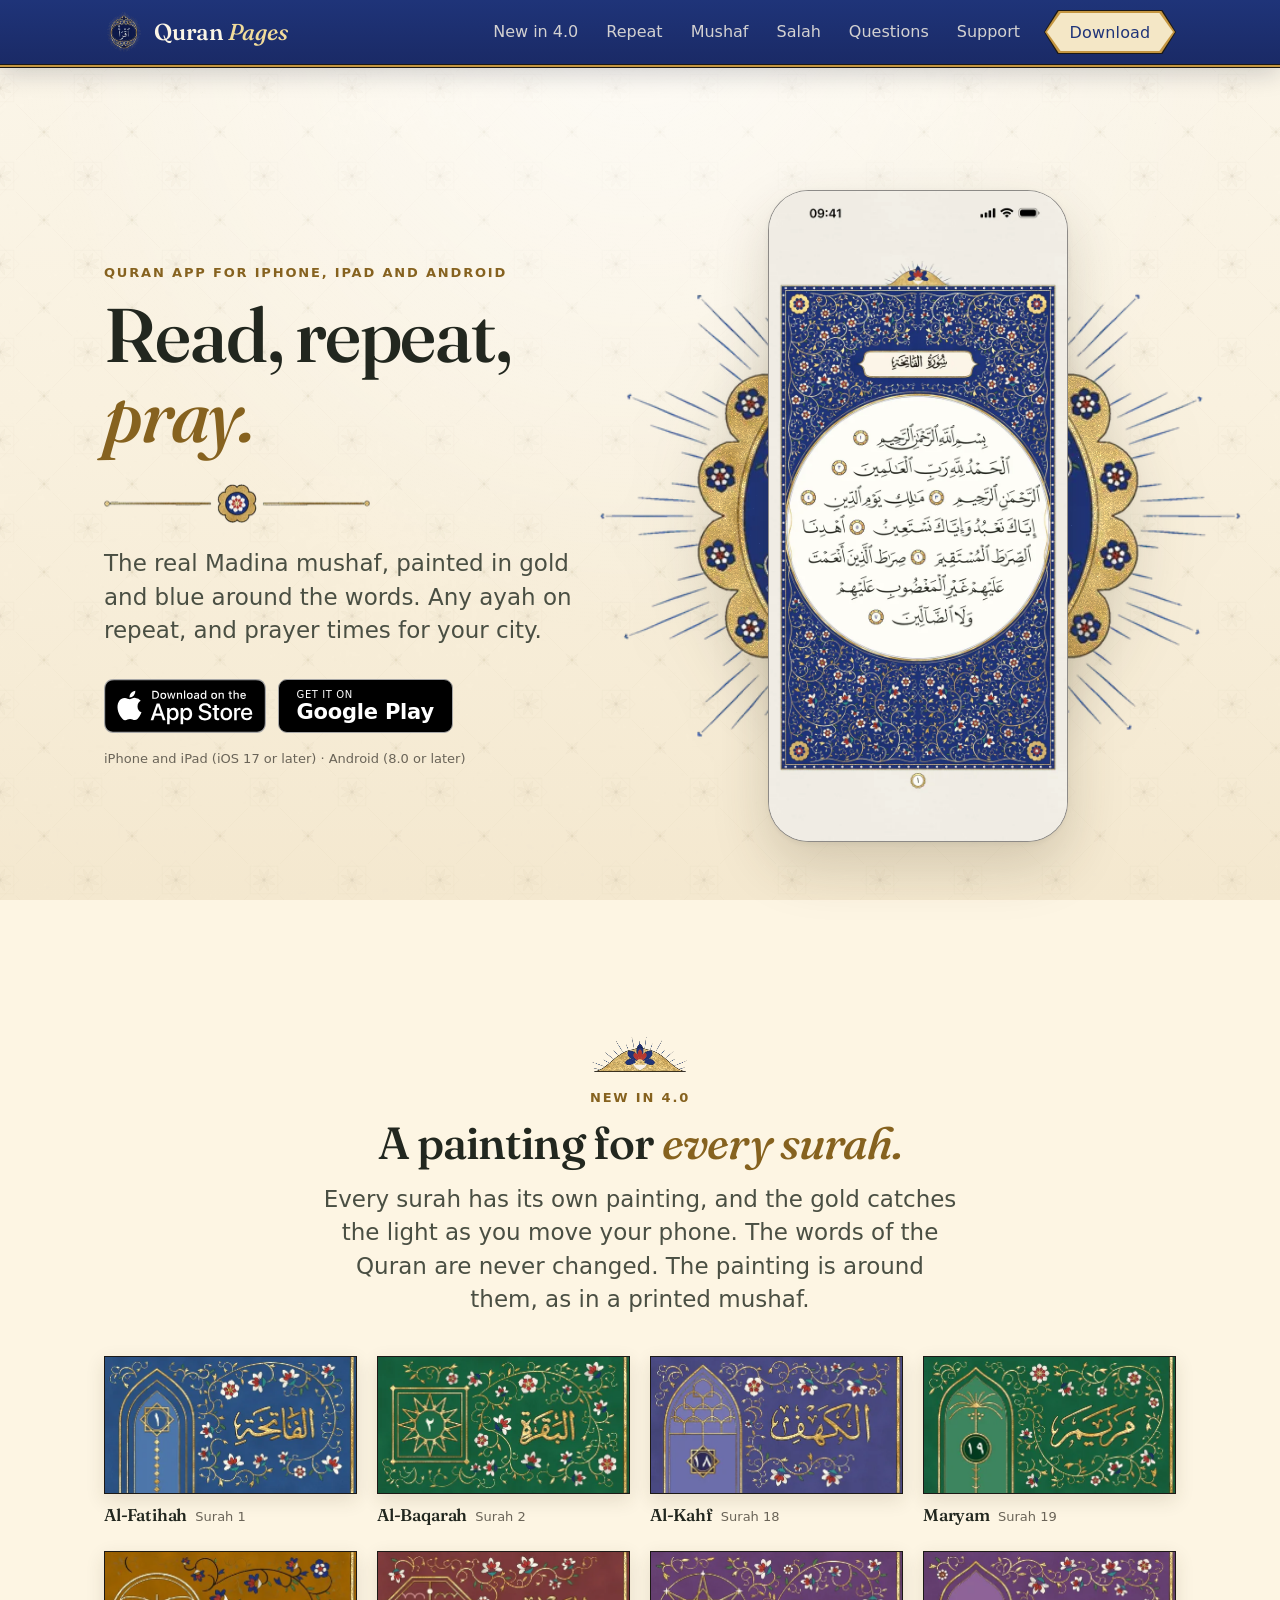
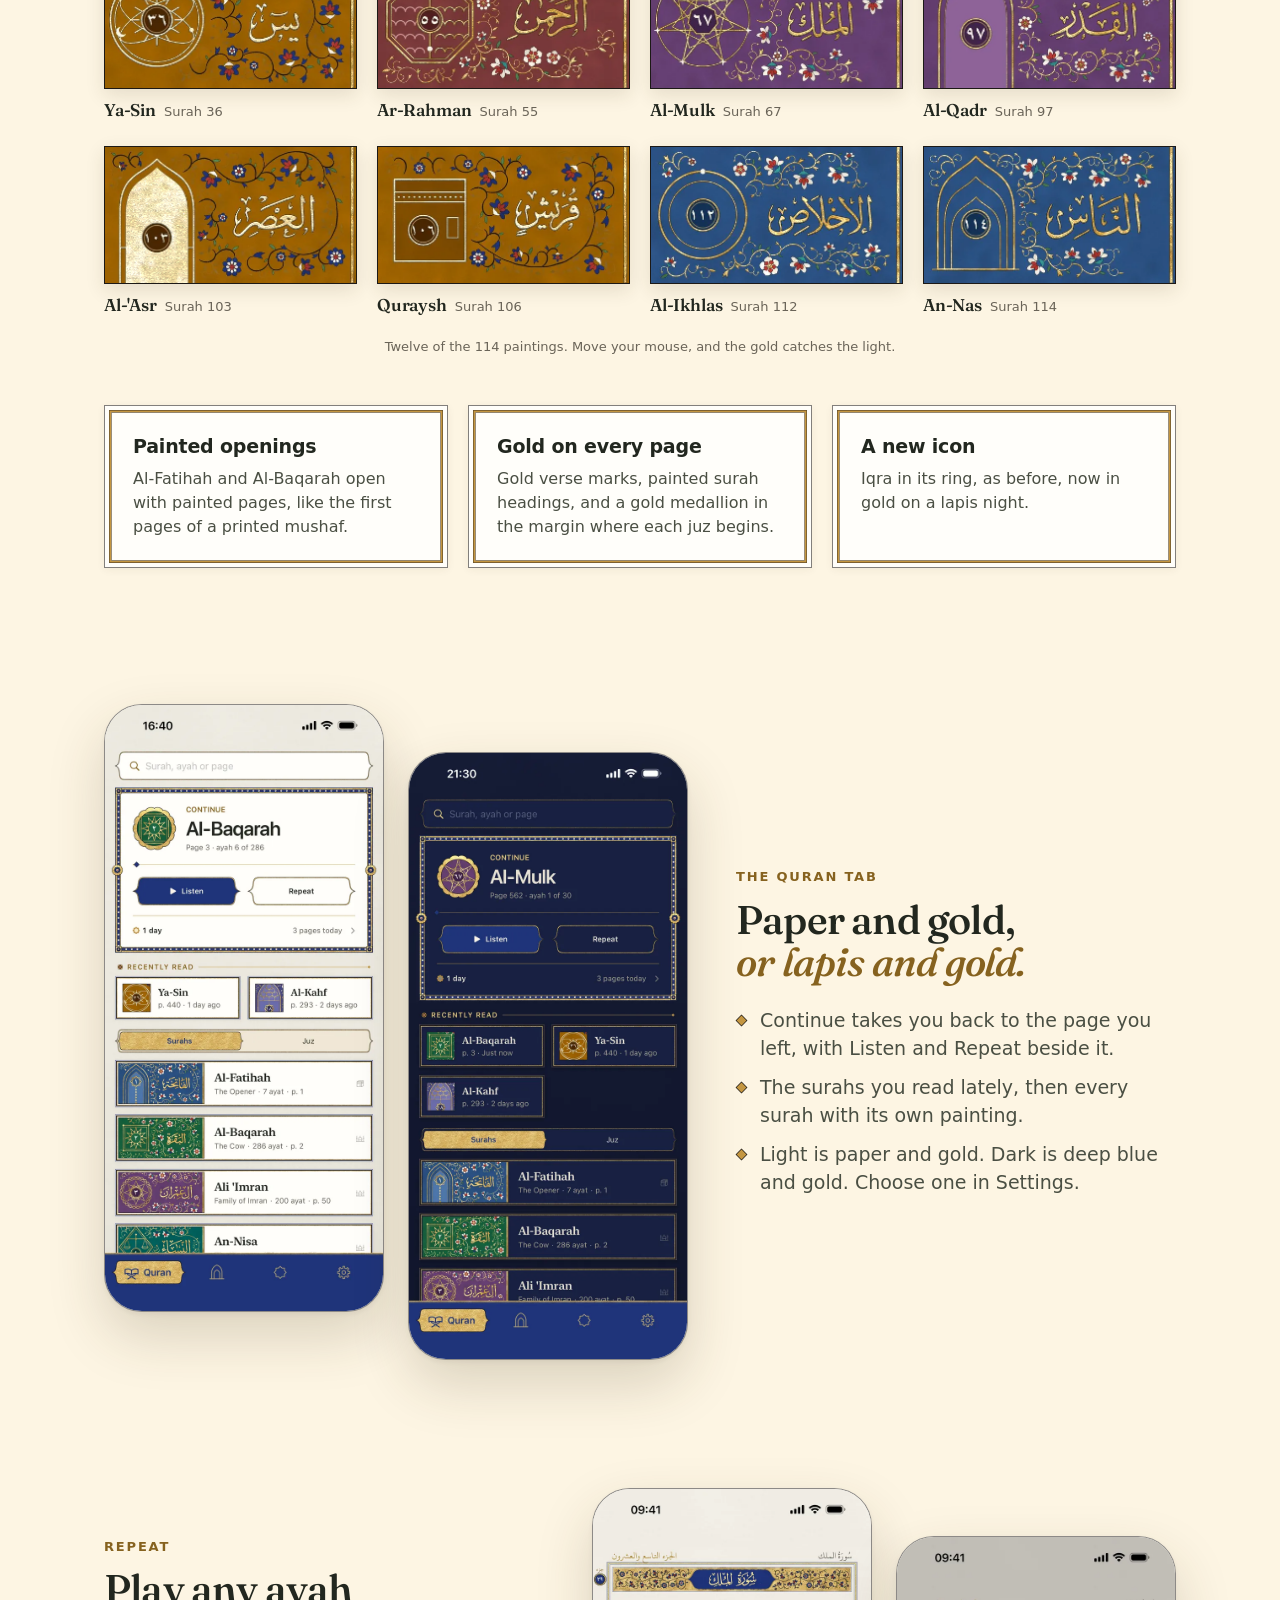
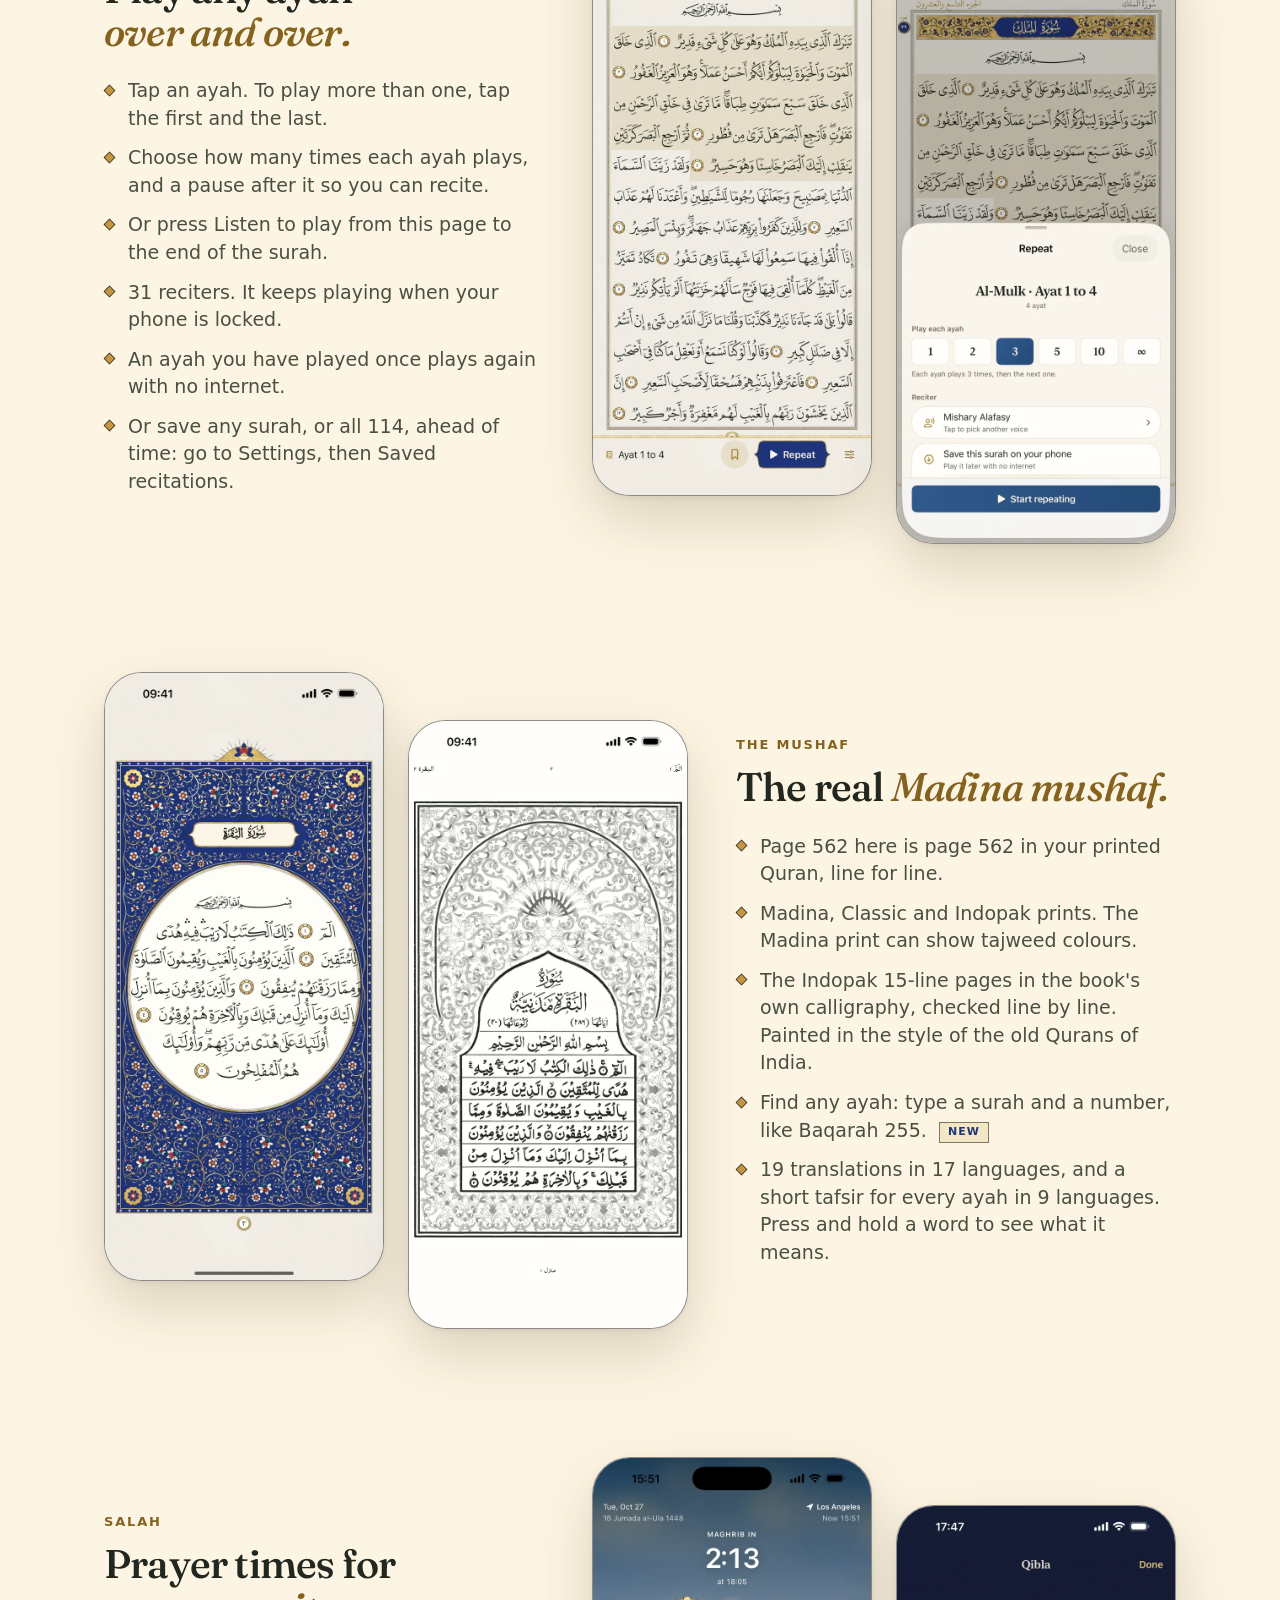
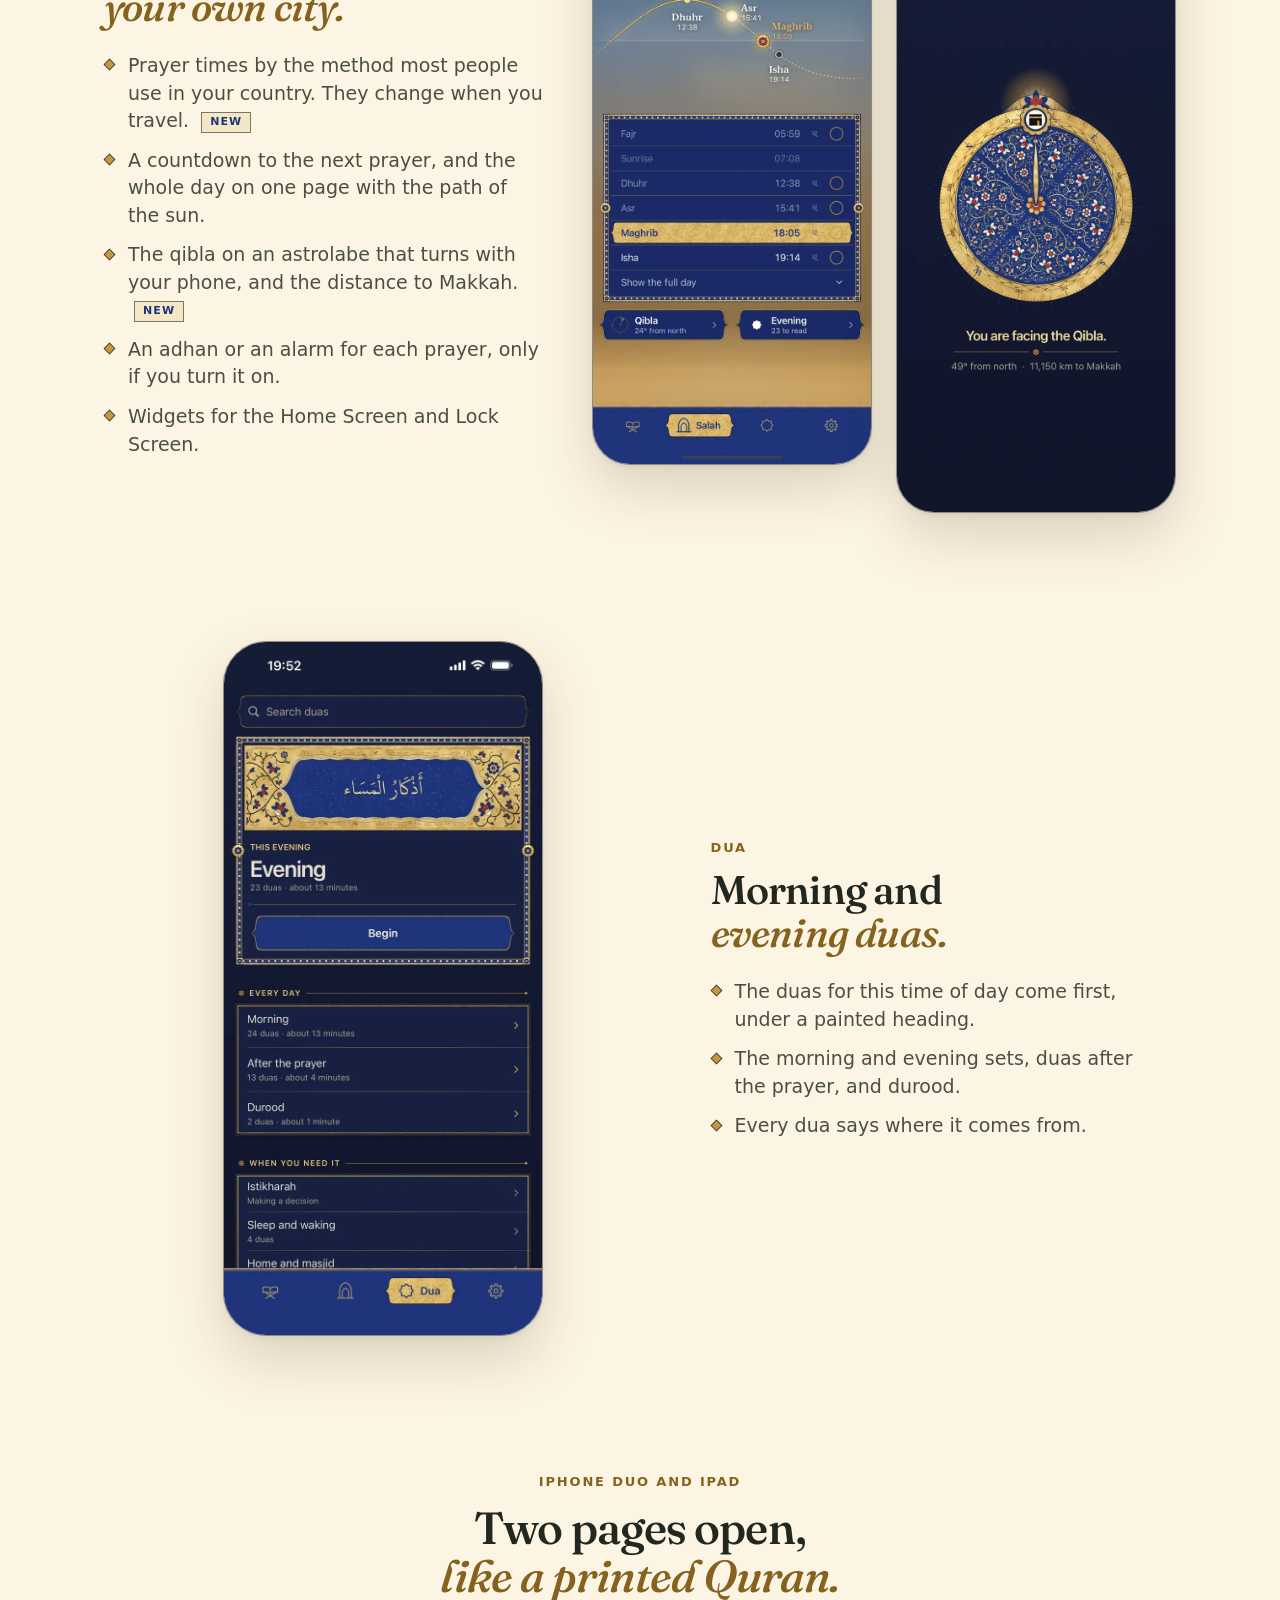
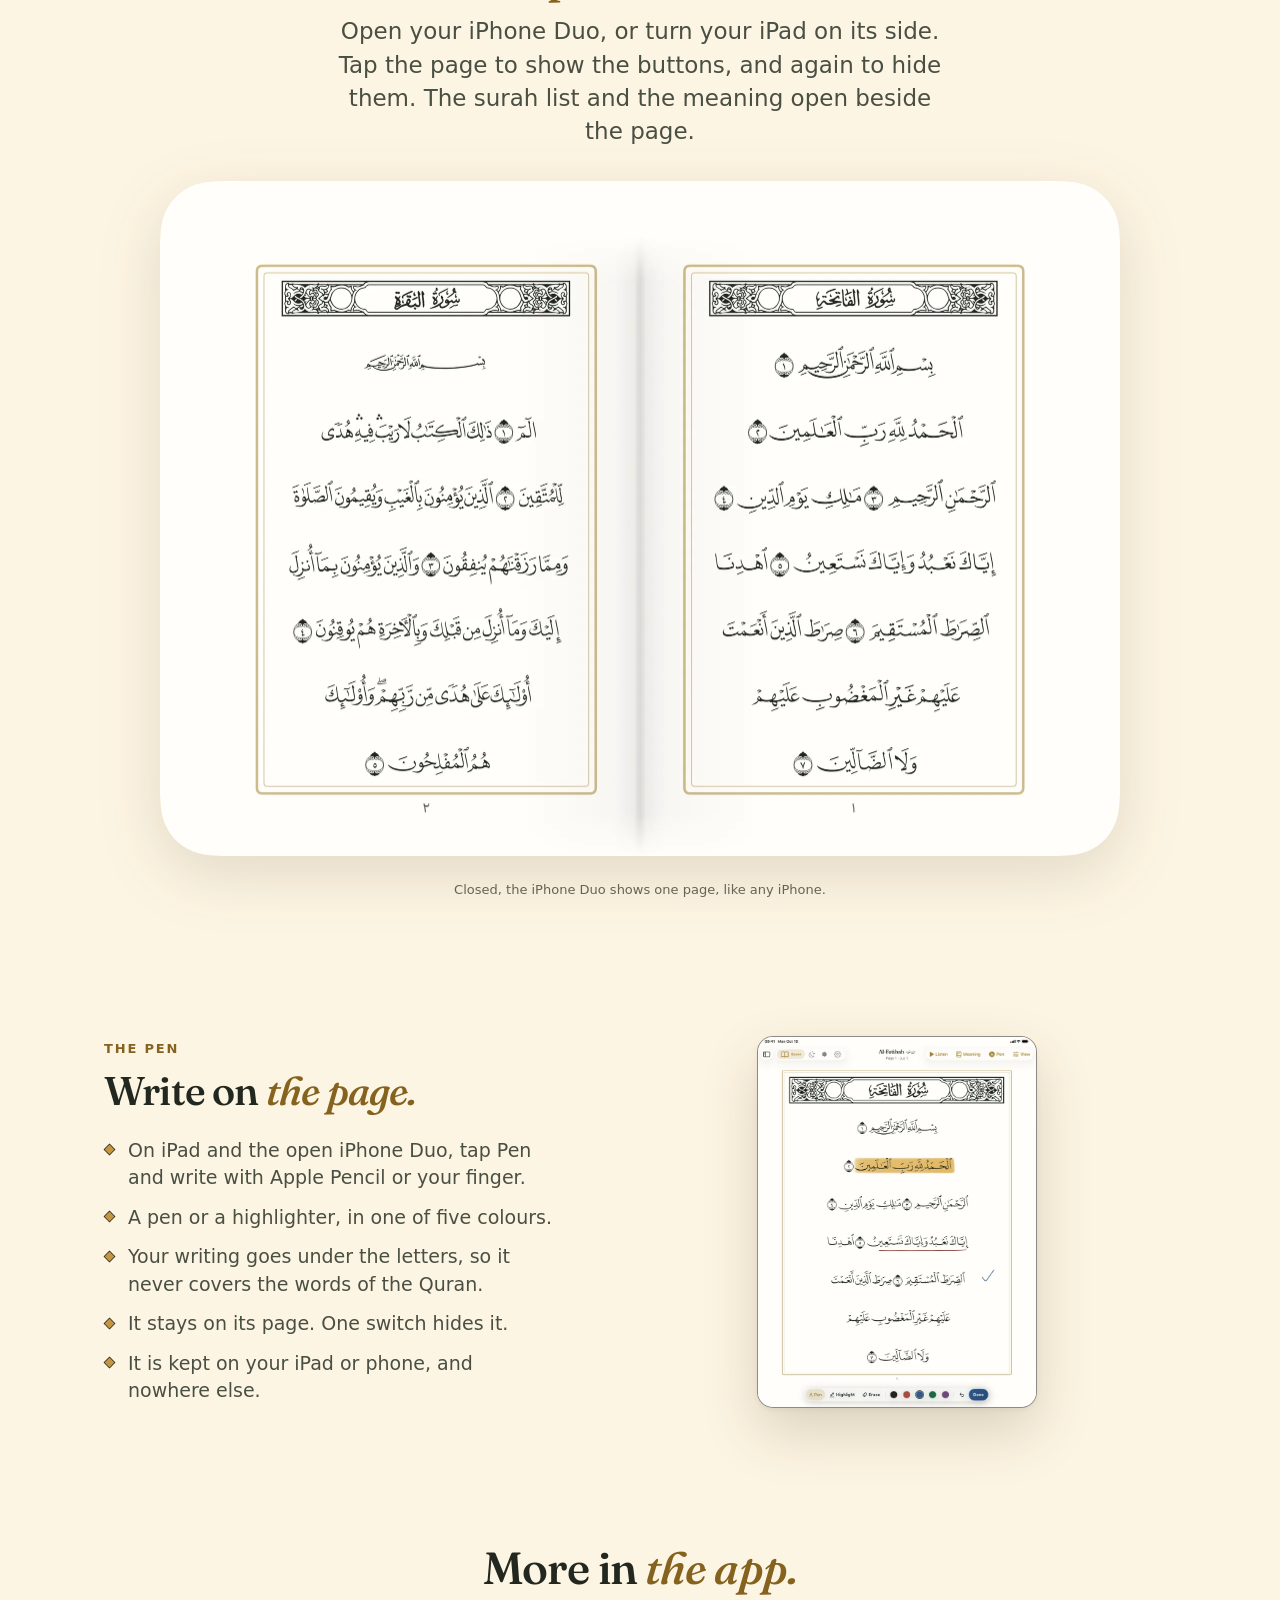
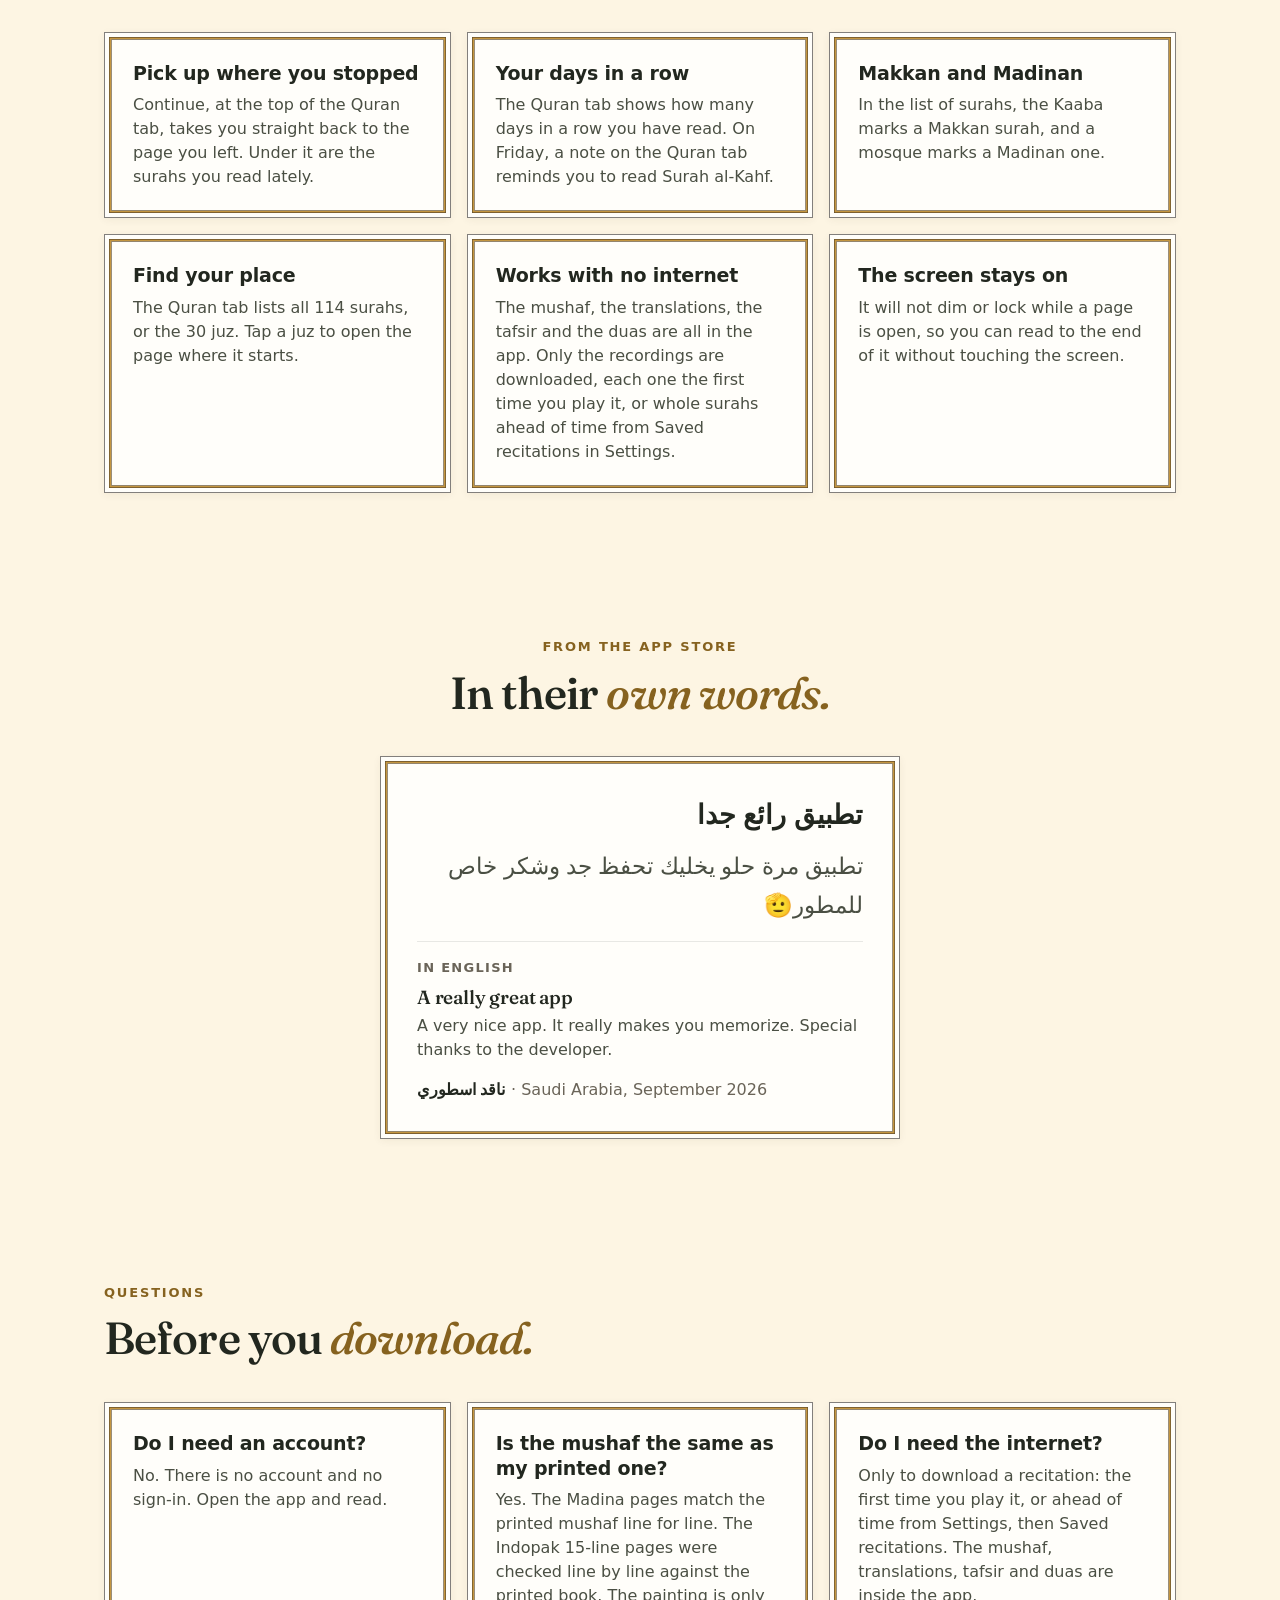
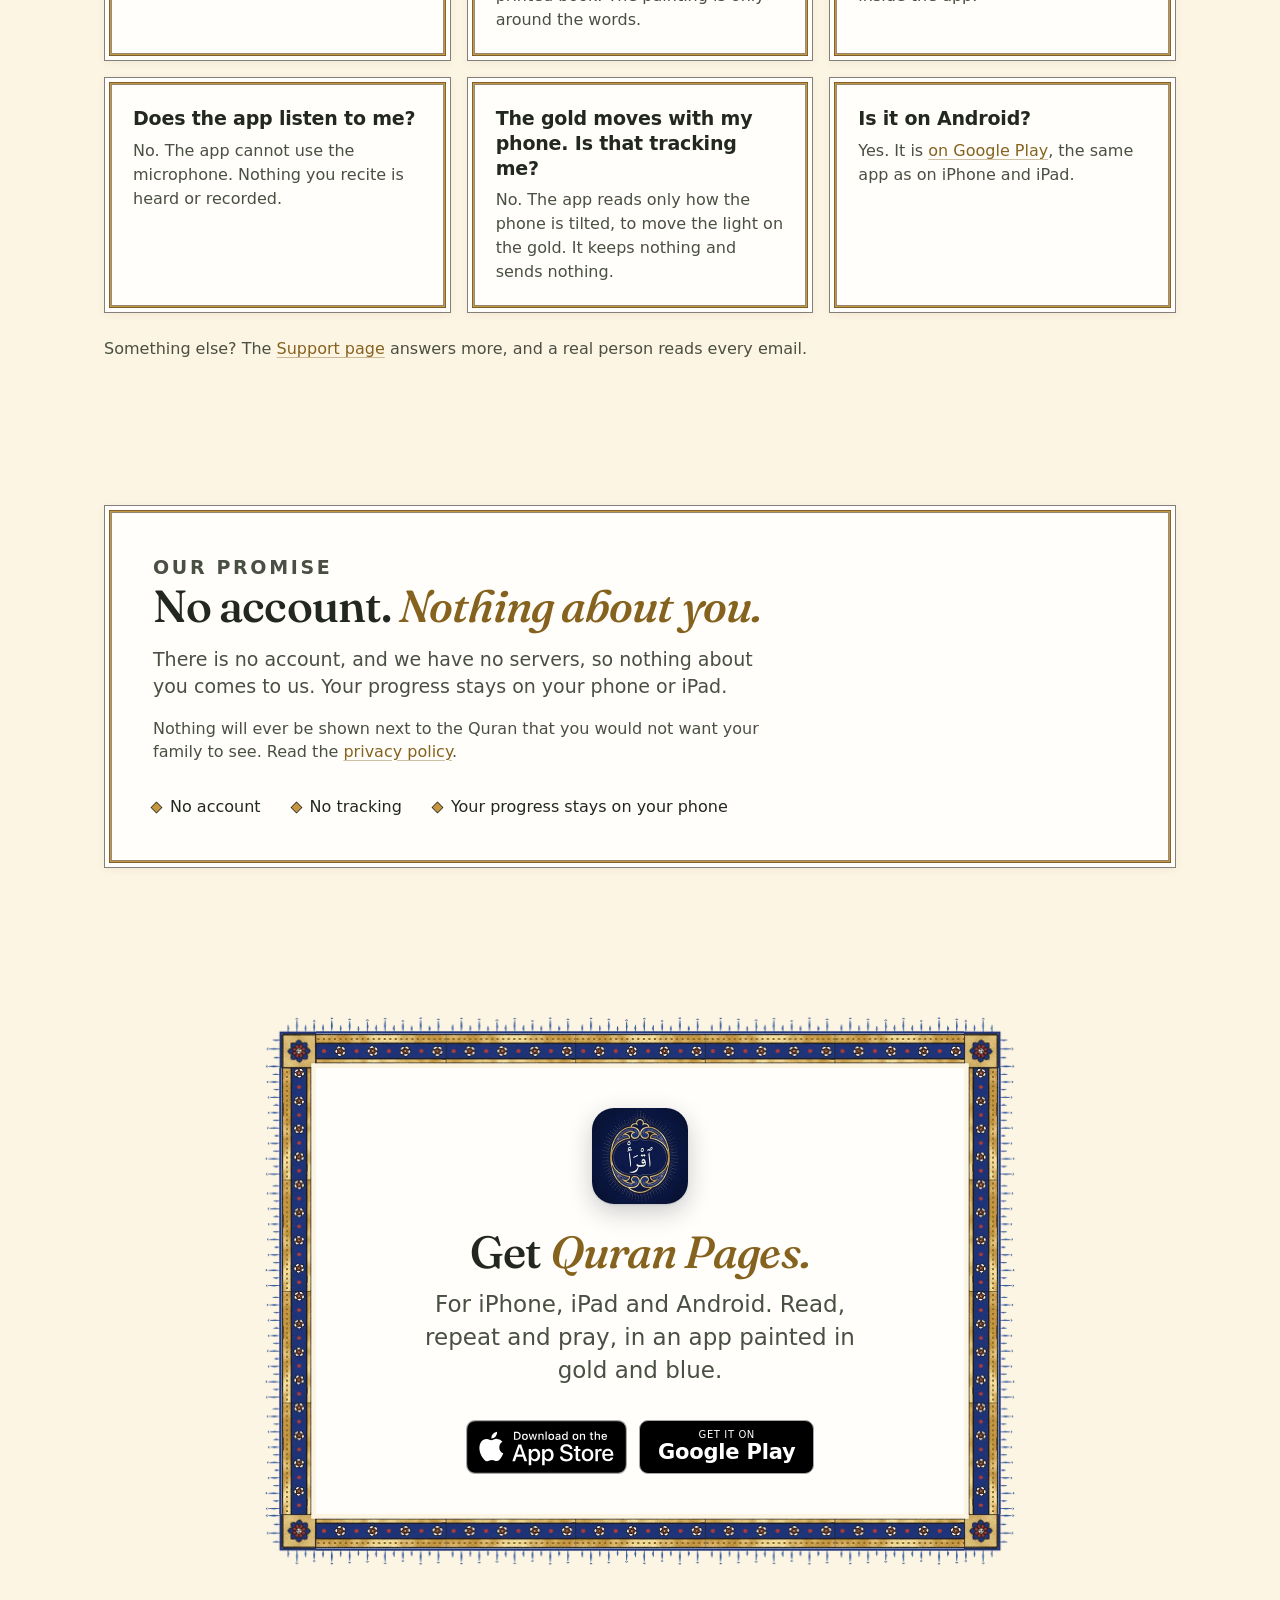
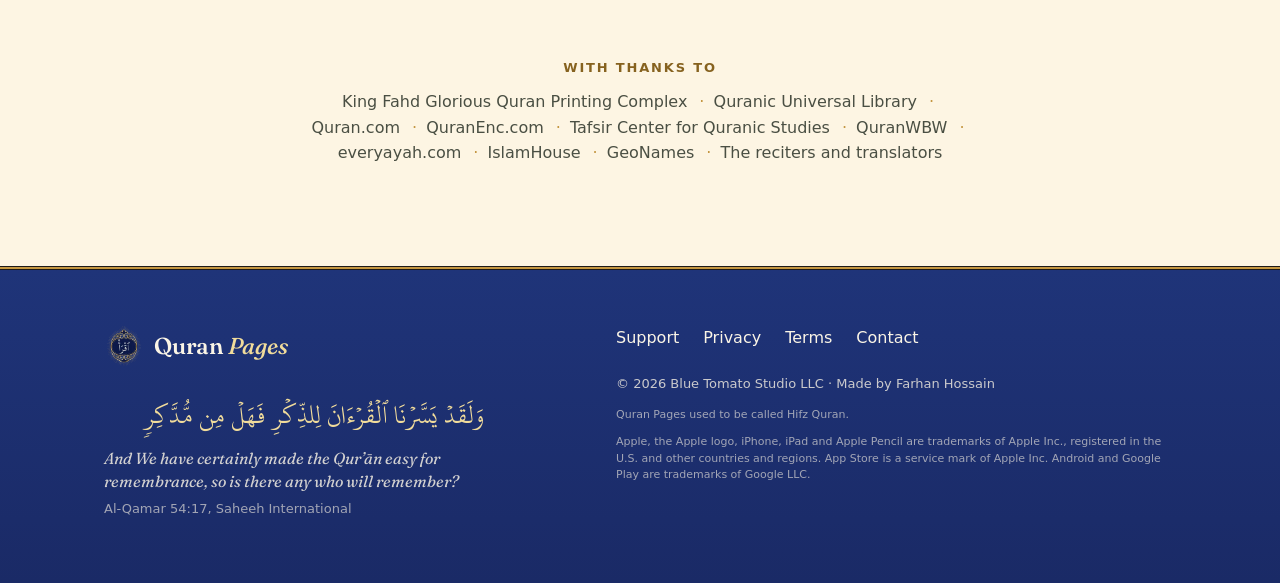
==== index.html @ 733c111c "Say "painted in gold and blue", not "illuminated" The owner found nobody knows what an illuminated Q" ====
<!DOCTYPE html>
<html lang="en">
<head>
<meta charset="utf-8">
<meta name="viewport" content="width=device-width, initial-scale=1, viewport-fit=cover">
<title>Quran Pages · Quran app to read, memorize and pray</title>
<link rel="canonical" href="https://hifzquran.org/">
<meta name="description" content="The Quran on pages that match the printed book, painted in gold and blue. Any ayah on repeat, tafsir, and prayer times for your city. No account.">
<link rel="icon" type="image/png" sizes="32x32" href="assets/img/favicon-32.png">
<link rel="icon" type="image/png" sizes="64x64" href="assets/img/favicon-64.png">
<link rel="apple-touch-icon" href="assets/img/apple-touch-icon.png">
<meta property="og:title" content="Quran Pages · Quran app to read, memorize and pray">
<meta property="og:description" content="The Quran on pages that match the printed book, painted in gold and blue. Any ayah on repeat, tafsir, and prayer times for your city.">
<meta property="og:image" content="https://hifzquran.org/assets/img/og.jpg">
<meta property="og:image:width" content="1200">
<meta property="og:image:height" content="630">
<meta property="og:type" content="website">
<meta property="og:url" content="https://hifzquran.org">
<meta name="twitter:card" content="summary_large_image">
<meta name="twitter:title" content="Quran Pages · Quran app to read, memorize and pray">
<meta name="twitter:description" content="The Quran on pages that match the printed book, painted in gold and blue.">
<meta name="twitter:image" content="https://hifzquran.org/assets/img/og.jpg">
<meta name="theme-color" content="#1F3479">
<!-- iPhone Safari shows Apple's own bar with Get or Open at the top -->
<meta name="apple-itunes-app" content="app-id=6792413377">
<!-- ?theme=dark or ?theme=light forces a theme, for checking; js and gl let
     the stylesheet know the script and the paintings are coming. -->
<script>(function(){var r=document.documentElement,t=new URLSearchParams(location.search).get("theme");if(t==="dark"||t==="light")r.classList.add(t);r.classList.add("js");try{if(window.WebGLRenderingContext&&!matchMedia("(prefers-reduced-motion: reduce)").matches){r.classList.add("gl");setTimeout(function(){if(!window.__illum)r.classList.remove("gl")},4000)}}catch(e){}})();</script>
<!-- What the app is, for search engines. No rating here until a store has
     about 50 ratings (the owner's rule, 26 October 2026). -->
<script type="application/ld+json">
{
  "@context": "https://schema.org",
  "@type": "MobileApplication",
  "name": "Quran Pages",
  "alternateName": "Hifz Quran",
  "url": "https://hifzquran.org/",
  "description": "The Quran on pages that match the printed book, painted in gold and blue: any ayah on repeat until you memorize it, tafsir for every ayah, and prayer times for your city.",
  "applicationCategory": "ReferenceApplication",
  "operatingSystem": "iOS 17 or later, Android 8.0 or later",
  "inLanguage": "en",
  "image": "https://hifzquran.org/assets/img/app-icon.png",
  "screenshot": [
    "https://hifzquran.org/assets/shots/quran-day.jpg",
    "https://hifzquran.org/assets/shots/fatihah.jpg",
    "https://hifzquran.org/assets/shots/repeat.jpg"
  ],
  "sameAs": [
    "https://apps.apple.com/us/app/quran-pages-read-repeat/id6792413377",
    "https://play.google.com/store/apps/details?id=com.hifzquran.app"
  ],
  "publisher": {
    "@type": "Organization",
    "name": "Blue Tomato Studio LLC"
  }
}
</script>
<link rel="preload" as="image" href="assets/shots/fatihah.webp" type="image/webp">
<link rel="stylesheet" href="assets/styles.css?v=20261027">
</head>
<body>

<div class="ground" aria-hidden="true"></div>

<header class="site-header">
  <div class="bar">
    <a class="wordmark" href="/">
      <span class="mark" aria-hidden="true"></span>
      <b>Quran <i>Pages</i></b>
    </a>
    <nav class="nav">
      <a href="#painted" class="hide-md">New in 4.0</a>
      <a href="#repeat" class="hide-md">Repeat</a>
      <a href="#mushaf" class="hide-md">Mushaf</a>
      <a href="#salah" class="hide-md">Salah</a>
      <a href="#questions" class="hide-md">Questions</a>
      <a href="support.html" class="hide-sm">Support</a>
      <a href="https://apps.apple.com/us/app/quran-pages-read-repeat/id6792413377" class="cartouche cream ios-only">Download</a>
      <a href="https://play.google.com/store/apps/details?id=com.hifzquran.app" class="cartouche cream android-only-inline">Download</a>
    </nav>
  </div>
</header>

<main>

  <!-- HERO: the words; the Al-Fatihah opening on a shamsa that grows in,
       as the store banner sets it -->
  <section class="hero">
    <div class="wrap hero-grid">
      <div>
        <p class="eyebrow">Quran app for iPhone, iPad and Android</p>
        <h1>Read, repeat,<br><em>pray.</em></h1>
        <img class="rule" src="assets/art/rule.webp" width="532" height="84" alt="" aria-hidden="true">
        <p class="lead">
          The real Madina mushaf, painted in gold and blue around the words. Any ayah on repeat,
          and prayer times for your city.
        </p>
        <div class="cta">
          <a class="badge ios-only" href="https://apps.apple.com/us/app/quran-pages-read-repeat/id6792413377">
            <img class="day-only" src="assets/img/app-store-black.svg" width="162" height="54" alt="Download on the App Store">
            <img class="night-only" src="assets/img/app-store-white.svg" width="162" height="54" alt="Download on the App Store">
          </a>
          <a class="badge play-badge" href="https://play.google.com/store/apps/details?id=com.hifzquran.app" aria-label="Get it on Google Play">
            <span class="play-small">GET IT ON</span><span class="play-big">Google Play</span>
          </a>
        </div>
        <p class="fine">iPhone and iPad (iOS 17 or later) · Android (8.0 or later)</p>
      </div>
      <div class="stage">
        <div class="illum shamsa" data-art="assets/art/shamsa" data-maps="base,time,mat" data-dur="2.2" data-eager aria-hidden="true">
          <img src="assets/art/shamsa.webp" width="600" height="600" alt="" decoding="async" fetchpriority="high">
        </div>
        <picture class="front">
          <source srcset="assets/shots/fatihah.webp" type="image/webp">
          <img class="phone" src="assets/shots/fatihah.jpg" width="660" height="1434" alt="Al-Fatihah on page 1, its seven ayat in a clean oval inside a painted lapis and gold opening, the surah's name in a cartouche above" decoding="async" fetchpriority="high">
        </picture>
      </div>
    </div>
  </section>

  <!-- PAINTED: what 4.0 is, the surahs' own paintings, lit -->
  <section id="painted" class="center">
    <div class="wrap">
      <div class="section-head reveal">
        <div class="illum crest" data-art="assets/art/crown" data-maps="mat" aria-hidden="true">
          <img src="assets/art/crown.webp" width="384" height="162" alt="" loading="lazy" decoding="async">
        </div>
        <p class="eyebrow">New in 4.0</p>
        <h2>A painting for <em>every surah.</em></h2>
        <p class="lead">Every surah has its own painting, and the gold catches the light as you move
        your phone. The words of the Quran are never changed. The painting is around them, as in a
        printed mushaf.</p>
      </div>
      <ul class="tiles">
        <li><figure class="tile"><div class="illum" data-art="assets/art/tile-001"><img src="assets/art/tile-001.webp" width="480" height="261" alt="The painting for Al-Fatihah" loading="lazy" decoding="async"></div><figcaption><b>Al-Fatihah</b> Surah 1</figcaption></figure></li>
        <li><figure class="tile"><div class="illum" data-art="assets/art/tile-002"><img src="assets/art/tile-002.webp" width="480" height="261" alt="The painting for Al-Baqarah" loading="lazy" decoding="async"></div><figcaption><b>Al-Baqarah</b> Surah 2</figcaption></figure></li>
        <li><figure class="tile"><div class="illum" data-art="assets/art/tile-018"><img src="assets/art/tile-018.webp" width="480" height="261" alt="The painting for Al-Kahf" loading="lazy" decoding="async"></div><figcaption><b>Al-Kahf</b> Surah 18</figcaption></figure></li>
        <li><figure class="tile"><div class="illum" data-art="assets/art/tile-019"><img src="assets/art/tile-019.webp" width="480" height="261" alt="The painting for Maryam" loading="lazy" decoding="async"></div><figcaption><b>Maryam</b> Surah 19</figcaption></figure></li>
        <li><figure class="tile"><div class="illum" data-art="assets/art/tile-036"><img src="assets/art/tile-036.webp" width="480" height="261" alt="The painting for Ya-Sin" loading="lazy" decoding="async"></div><figcaption><b>Ya-Sin</b> Surah 36</figcaption></figure></li>
        <li><figure class="tile"><div class="illum" data-art="assets/art/tile-055"><img src="assets/art/tile-055.webp" width="480" height="261" alt="The painting for Ar-Rahman" loading="lazy" decoding="async"></div><figcaption><b>Ar-Rahman</b> Surah 55</figcaption></figure></li>
        <li><figure class="tile"><div class="illum" data-art="assets/art/tile-067"><img src="assets/art/tile-067.webp" width="480" height="261" alt="The painting for Al-Mulk" loading="lazy" decoding="async"></div><figcaption><b>Al-Mulk</b> Surah 67</figcaption></figure></li>
        <li><figure class="tile"><div class="illum" data-art="assets/art/tile-097"><img src="assets/art/tile-097.webp" width="480" height="261" alt="The painting for Al-Qadr" loading="lazy" decoding="async"></div><figcaption><b>Al-Qadr</b> Surah 97</figcaption></figure></li>
        <li><figure class="tile"><div class="illum" data-art="assets/art/tile-103"><img src="assets/art/tile-103.webp" width="480" height="261" alt="The painting for Al-'Asr" loading="lazy" decoding="async"></div><figcaption><b>Al-'Asr</b> Surah 103</figcaption></figure></li>
        <li><figure class="tile"><div class="illum" data-art="assets/art/tile-106"><img src="assets/art/tile-106.webp" width="480" height="261" alt="The painting for Quraysh" loading="lazy" decoding="async"></div><figcaption><b>Quraysh</b> Surah 106</figcaption></figure></li>
        <li><figure class="tile"><div class="illum" data-art="assets/art/tile-112"><img src="assets/art/tile-112.webp" width="480" height="261" alt="The painting for Al-Ikhlas" loading="lazy" decoding="async"></div><figcaption><b>Al-Ikhlas</b> Surah 112</figcaption></figure></li>
        <li><figure class="tile"><div class="illum" data-art="assets/art/tile-114"><img src="assets/art/tile-114.webp" width="480" height="261" alt="The painting for An-Nas" loading="lazy" decoding="async"></div><figcaption><b>An-Nas</b> Surah 114</figcaption></figure></li>
      </ul>
      <p class="hint">Twelve of the 114 paintings.<span class="hint-fine"> Move your mouse, and the gold catches the light.</span></p>
      <div class="painted-notes">
        <div class="card reveal">
          <h3>Painted openings</h3>
          <p>Al-Fatihah and Al-Baqarah open with painted pages, like the first pages of a printed mushaf.</p>
        </div>
        <div class="card reveal later">
          <h3>Gold on every page</h3>
          <p>Gold verse marks, painted surah headings, and a gold medallion in the margin where each juz begins.</p>
        </div>
        <div class="card reveal later">
          <h3>A new icon</h3>
          <p>Iqra in its ring, as before, now in gold on a lapis night.</p>
        </div>
      </div>
    </div>
  </section>

  <!-- THE QURAN TAB: by day and in Dark -->
  <section id="tab" class="band flip">
    <div class="wrap band-grid">
      <div class="copy reveal">
        <p class="eyebrow">The Quran tab</p>
        <h2>Paper and gold, <em>or lapis and gold.</em></h2>
        <ul>
          <li>Continue takes you back to the page you left, with Listen and Repeat beside it.</li>
          <li>The surahs you read lately, then every surah with its own painting.</li>
          <li>Light is paper and gold. Dark is deep blue and gold. Choose one in Settings.</li>
        </ul>
      </div>
      <div class="media two reveal later">
        <picture>
          <source srcset="assets/shots/quran-day.webp" type="image/webp">
          <img class="phone" src="assets/shots/quran-day.jpg" width="660" height="1434" alt="The Quran tab in Light: Continue with Al-Baqarah, the surahs read lately, and each surah with its own painting" loading="lazy" decoding="async">
        </picture>
        <picture>
          <source srcset="assets/shots/quran-night.webp" type="image/webp">
          <img class="phone" src="assets/shots/quran-night.jpg" width="660" height="1434" alt="The Quran tab in Dark, deep blue and gold: Continue with Al-Mulk, the surahs read lately, and the list of surahs" loading="lazy" decoding="async">
        </picture>
      </div>
    </div>
  </section>

  <!-- REPEAT: the heart of the app -->
  <section id="repeat" class="band">
    <div class="wrap band-grid">
      <div class="copy reveal">
        <p class="eyebrow">Repeat</p>
        <h2>Play any ayah <em>over and over.</em></h2>
        <ul>
          <li>Tap an ayah. To play more than one, tap the first and the last.</li>
          <li>Choose how many times each ayah plays, and a pause after it so you can recite.</li>
          <li>Or press Listen to play from this page to the end of the surah.</li>
          <li>31 reciters. It keeps playing when your phone is locked.</li>
          <li>An ayah you have played once plays again with no internet.</li>
          <li>Or save any surah, or all 114, ahead of time: go to Settings, then Saved recitations.</li>
        </ul>
      </div>
      <div class="media two reveal later">
        <picture>
          <source srcset="assets/shots/mushaf.webp" type="image/webp">
          <img class="phone" src="assets/shots/mushaf.jpg" width="660" height="1434" alt="Surah Al-Mulk on page 562 with ayat 1 to 4 chosen, and Repeat at the foot of the page" loading="lazy" decoding="async">
        </picture>
        <picture>
          <source srcset="assets/shots/repeat.webp" type="image/webp">
          <img class="phone" src="assets/shots/repeat.jpg" width="660" height="1434" alt="The Repeat sheet for Al-Mulk, ayat 1 to 4: how many times each ayah plays, the reciter, and saving the surah to play with no internet" loading="lazy" decoding="async">
        </picture>
      </div>
    </div>
  </section>

  <!-- THE MUSHAF: screens left, words right -->
  <section id="mushaf" class="band flip">
    <div class="wrap band-grid">
      <div class="copy reveal">
        <p class="eyebrow">The mushaf</p>
        <h2>The real <em>Madina mushaf.</em></h2>
        <ul>
          <li>Page 562 here is page 562 in your printed Quran, line for line.</li>
          <li>Madina, Classic and Indopak prints. The Madina print can show tajweed colours.</li>
          <li>The Indopak 15-line pages in the book's own calligraphy, checked line by line. Painted in the style of the old Qurans of India.</li>
          <li>Find any ayah: type a surah and a number, like Baqarah 255. <span class="new">New</span></li>
          <li>19 translations in 17 languages, and a short tafsir for every ayah in 9 languages. Press and hold a word to see what it means.</li>
        </ul>
      </div>
      <div class="media two reveal later">
        <picture>
          <source srcset="assets/shots/baqarah.webp" type="image/webp">
          <img class="phone" src="assets/shots/baqarah.jpg" width="660" height="1434" alt="The opening of Al-Baqarah on page 2, its first five ayat in a clean oval inside a painted lapis and gold page" loading="lazy" decoding="async">
        </picture>
        <picture>
          <source srcset="assets/shots/indopak.webp" type="image/webp">
          <img class="phone" src="assets/shots/indopak.jpg" width="660" height="1434" alt="The opening of Al-Baqarah in the Indopak 15-line mushaf, in the printed book's own calligraphy" loading="lazy" decoding="async">
        </picture>
      </div>
    </div>
  </section>

  <!-- SALAH: words left, screens right -->
  <section id="salah" class="band">
    <div class="wrap band-grid">
      <div class="copy reveal">
        <p class="eyebrow">Salah</p>
        <h2>Prayer times for <em>your own city.</em></h2>
        <ul>
          <li>Prayer times by the method most people use in your country. They change when you travel. <span class="new">New</span></li>
          <li>A countdown to the next prayer, and the whole day on one page with the path of the sun.</li>
          <li>The qibla on an astrolabe that turns with your phone, and the distance to Makkah. <span class="new">New</span></li>
          <li>An adhan or an alarm for each prayer, only if you turn it on.</li>
          <li>Widgets for the Home Screen and Lock Screen.</li>
        </ul>
      </div>
      <div class="media two reveal later">
        <picture>
          <source srcset="assets/shots/salah.webp" type="image/webp">
          <img class="phone" src="assets/shots/salah.jpg" width="660" height="1434" alt="The Salah tab in Los Angeles: Maghrib in 2 hours 13 minutes, the path of the sun through the day, and the prayer times" loading="lazy" decoding="async">
        </picture>
        <picture>
          <source srcset="assets/shots/qibla.webp" type="image/webp">
          <img class="phone" src="assets/shots/qibla.jpg" width="660" height="1434" alt="The qibla as a gold and lapis astrolabe: You are facing the Qibla, 49 degrees from north, 11,150 km to Makkah" loading="lazy" decoding="async">
        </picture>
      </div>
    </div>
  </section>

  <!-- DUA: screen left, words right -->
  <section id="dua" class="band flip">
    <div class="wrap band-grid">
      <div class="copy reveal">
        <p class="eyebrow">Dua</p>
        <h2>Morning and <em>evening duas.</em></h2>
        <ul>
          <li>The duas for this time of day come first, under a painted heading.</li>
          <li>The morning and evening sets, duas after the prayer, and durood.</li>
          <li>Every dua says where it comes from.</li>
        </ul>
      </div>
      <div class="media one reveal later">
        <picture>
          <source srcset="assets/shots/dua.webp" type="image/webp">
          <img class="phone" src="assets/shots/dua.jpg" width="660" height="1434" alt="The Dua tab in the evening: the evening set first under a painted lapis and gold heading, then the sets for every day and the duas for when you need them" loading="lazy" decoding="async">
        </picture>
      </div>
    </div>
  </section>

  <!-- IPHONE DUO AND IPAD: the open book, wide, under its own head -->
  <section id="duo" class="spread center">
    <div class="wrap">
      <div class="section-head reveal">
        <p class="eyebrow">iPhone Duo and iPad</p>
        <h2>Two pages open, <em>like a printed Quran.</em></h2>
        <p class="lead">Open your iPhone Duo, or turn your iPad on its side. Tap the page to show the buttons,
        and again to hide them. The surah list and the meaning open beside the page.</p>
      </div>
      <picture class="reveal later">
        <source srcset="assets/shots/duo-spread.webp" type="image/webp">
        <img class="duo" src="assets/shots/duo-spread.png" width="1920" height="1351" alt="An open iPhone Duo with pages 1 and 2 side by side: Al-Fatihah on the right and the start of Al-Baqarah on the left" loading="lazy" decoding="async">
      </picture>
      <p class="spread-note">Closed, the iPhone Duo shows one page, like any iPhone.</p>
    </div>
  </section>

  <!-- THE PEN: words left, the iPad right -->
  <section id="pen" class="band">
    <div class="wrap band-grid">
      <div class="copy reveal">
        <p class="eyebrow">The pen</p>
        <h2>Write on <em>the page.</em></h2>
        <ul>
          <li>On iPad and the open iPhone Duo, tap Pen and write with Apple Pencil or your finger.</li>
          <li>A pen or a highlighter, in one of five colours.</li>
          <li>Your writing goes under the letters, so it never covers the words of the Quran.</li>
          <li>It stays on its page. One switch hides it.</li>
          <li>It is kept on your iPad or phone, and nowhere else.</li>
        </ul>
      </div>
      <div class="media pad-media reveal later">
        <picture>
          <source srcset="assets/shots/pen.webp" type="image/webp">
          <img class="pad" src="assets/shots/pen.png" width="760" height="1013" alt="Al-Fatihah on an iPad with the pen out: the second ayah highlighted in gold, a red line under the fifth, a blue tick in the margin, and the pen's tools at the foot of the page" loading="lazy" decoding="async">
        </picture>
      </div>
    </div>
  </section>

  <!-- MORE: the parts of the app that have no screen of their own -->
  <section id="more" class="center">
    <div class="wrap">
      <div class="section-head reveal">
        <h2>More in <em>the app.</em></h2>
      </div>
      <div class="notes">
        <div class="note card reveal">
          <h3>Pick up where you stopped</h3>
          <p>Continue, at the top of the Quran tab, takes you straight back to the page you left. Under it are the surahs you read lately.</p>
        </div>
        <div class="note card reveal later">
          <h3>Your days in a row</h3>
          <p>The Quran tab shows how many days in a row you have read. On Friday, a note on the Quran tab reminds you to read Surah al-Kahf.</p>
        </div>
        <div class="note card reveal later">
          <h3>Makkan and Madinan</h3>
          <p>In the list of surahs, the Kaaba marks a Makkan surah, and a mosque marks a Madinan one.</p>
        </div>
        <div class="note card reveal">
          <h3>Find your place</h3>
          <p>The Quran tab lists all 114 surahs, or the 30 juz. Tap a juz to open the page where it starts.</p>
        </div>
        <div class="note card reveal later">
          <h3>Works with no internet</h3>
          <p>The mushaf, the translations, the tafsir and the duas are all in the app. Only the recordings are downloaded, each one the first time you play it, or whole surahs ahead of time from Saved recitations in Settings.</p>
        </div>
        <div class="note card reveal later">
          <h3>The screen stays on</h3>
          <p>It will not dim or lock while a page is open, so you can read to the end of it without touching the screen.</p>
        </div>
      </div>
    </div>
  </section>

  <!-- REVIEWS: App Store reviews, word for word, with the names the store shows.
       Only real ones, chosen by the owner. -->
  <section id="reviews" class="reviews center">
    <div class="wrap">
      <div class="section-head reveal">
        <p class="eyebrow">From the App Store</p>
        <h2>In their <em>own words.</em></h2>
      </div>
      <div class="said">
        <figure class="review card reveal">
          <blockquote lang="ar" dir="rtl">
            <p class="r-title">تطبيق رائع جدا</p>
            <p>تطبيق مرة حلو يخليك تحفظ جد وشكر خاص للمطور🫡</p>
          </blockquote>
          <div class="r-english">
            <p class="r-label">In English</p>
            <p class="r-title">A really great app</p>
            <p>A very nice app. It really makes you memorize. Special thanks to the developer.</p>
          </div>
          <figcaption><bdi lang="ar">ناقد اسطوري</bdi> <span>· Saudi Arabia, September 2026</span></figcaption>
        </figure>
      </div>
    </div>
  </section>

  <!-- QUESTIONS: the doubts people have before they download -->
  <section id="questions" class="questions">
    <div class="wrap">
      <div class="section-head reveal">
        <p class="eyebrow">Questions</p>
        <h2>Before you <em>download.</em></h2>
      </div>
      <div class="qa">
        <div class="q card reveal">
          <h3>Do I need an account?</h3>
          <p>No. There is no account and no sign-in. Open the app and read.</p>
        </div>
        <div class="q card reveal later">
          <h3>Is the mushaf the same as my printed one?</h3>
          <p>Yes. The Madina pages match the printed mushaf line for line. The Indopak 15-line pages were checked line by line against the printed book. The painting is only around the words.</p>
        </div>
        <div class="q card reveal later">
          <h3>Do I need the internet?</h3>
          <p>Only to download a recitation: the first time you play it, or ahead of time from Settings, then Saved recitations. The mushaf, translations, tafsir and duas are inside the app.</p>
        </div>
        <div class="q card reveal">
          <h3>Does the app listen to me?</h3>
          <p>No. The app cannot use the microphone. Nothing you recite is heard or recorded.</p>
        </div>
        <div class="q card reveal later">
          <h3>The gold moves with my phone. Is that tracking me?</h3>
          <p>No. The app reads only how the phone is tilted, to move the light on the gold. It keeps nothing and sends nothing.</p>
        </div>
        <div class="q card reveal later">
          <h3>Is it on Android?</h3>
          <p>Yes. It is <a href="https://play.google.com/store/apps/details?id=com.hifzquran.app">on Google Play</a>, the same app as on iPhone and iPad.</p>
        </div>
      </div>
      <p class="more-help reveal">Something else? The <a href="support.html">Support page</a> answers more, and a real person reads every email.</p>
    </div>
  </section>

  <!-- OUR PROMISE -->
  <section id="private">
    <div class="wrap">
      <div class="pledge card reveal">
        <p class="eyebrow">Our promise</p>
        <h2>No account. <em>Nothing about you.</em></h2>
        <p>
          There is no account, and we have no servers, so nothing about you comes to us. Your progress
          stays on your phone or iPad.
        </p>
        <p>
          Nothing will ever be shown next to the Quran that you would not want your family to see.
          Read the <a href="privacy.html">privacy policy</a>.
        </p>
        <ul class="ticks">
          <li>No account</li>
          <li>No tracking</li>
          <li>Your progress stays on your phone</li>
        </ul>
      </div>
    </div>
  </section>

  <!-- GET IT: the button again, inside the store banner's painted border -->
  <section id="get" class="get">
    <div class="wrap">
      <div class="framed reveal">
        <picture>
          <source srcset="assets/img/app-icon.webp" type="image/webp">
          <img class="get-icon" src="assets/img/apple-touch-icon.png" width="96" height="96" alt="" aria-hidden="true" loading="lazy">
        </picture>
        <h2>Get <em>Quran Pages.</em></h2>
        <p class="lead">For iPhone, iPad and Android. Read, repeat and pray, in an app painted in gold and blue.</p>
        <div class="cta">
          <a class="badge ios-only" href="https://apps.apple.com/us/app/quran-pages-read-repeat/id6792413377">
            <img class="day-only" src="assets/img/app-store-black.svg" width="162" height="54" alt="Download on the App Store">
            <img class="night-only" src="assets/img/app-store-white.svg" width="162" height="54" alt="Download on the App Store">
          </a>
          <a class="badge play-badge" href="https://play.google.com/store/apps/details?id=com.hifzquran.app" aria-label="Get it on Google Play">
            <span class="play-small">GET IT ON</span><span class="play-big">Google Play</span>
          </a>
        </div>
      </div>
    </div>
  </section>

  <!-- THANKS -->
  <section class="thanks center" style="padding-top:16px;">
    <div class="wrap">
      <p class="eyebrow">With thanks to</p>
      <p class="sources reveal">
        <span class="src">King Fahd Glorious Quran Printing Complex</span>
        <span class="src">Quranic Universal Library</span>
        <span class="src">Quran.com</span>
        <span class="src">QuranEnc.com</span>
        <span class="src">Tafsir Center for Quranic Studies</span>
        <span class="src">QuranWBW</span>
        <span class="src">everyayah.com</span>
        <span class="src">IslamHouse</span>
        <span class="src">GeoNames</span>
        <span class="src">The reciters and translators</span>
      </p>
    </div>
  </section>

</main>

<footer class="site-footer">
  <div class="wrap foot-grid">
    <div>
      <a class="wordmark" href="/">
        <span class="mark" aria-hidden="true"></span>
        <b>Quran <i>Pages</i></b>
      </a>
      <!-- Al-Qamar 54:17, word for word from the app's own text (ayahs.json)
           and Saheeh International (tr_en-saheeh.json). tools/check_site.py
           checks both against the app. -->
      <figure class="foot-ayah">
        <p class="ar" lang="ar" dir="rtl">وَلَقَدۡ يَسَّرۡنَا ٱلۡقُرۡءَانَ لِلذِّكۡرِ فَهَلۡ مِن مُّدَّكِرٖ</p>
        <p class="en">And We have certainly made the Qur’ān easy for remembrance, so is there any who will remember?</p>
        <p class="ref">Al-Qamar 54:17, Saheeh International</p>
      </figure>
    </div>
    <div>
      <div class="foot-links">
        <a href="support.html">Support</a>
        <a href="privacy.html">Privacy</a>
        <a href="terms.html">Terms</a>
        <a href="mailto:contact@bluetomatostudio.com">Contact</a>
      </div>
      <p class="foot-note">© 2026 Blue Tomato Studio LLC · Made by Farhan Hossain</p>
      <p class="foot-note">Quran Pages used to be called Hifz Quran.</p>
      <p class="foot-note">Apple, the Apple logo, iPhone, iPad and Apple Pencil are trademarks of Apple Inc., registered in the U.S. and other countries and regions. App Store is a service mark of Apple Inc. Android and Google Play are trademarks of Google LLC.</p>
    </div>
  </div>
</footer>

<script src="assets/site.js?v=20261027"></script>
</body>
</html>
---- assets/styles.css ----
/* Quran Pages, hifzquran.org. The 4.0 site: the illuminated app on a page.

   The site follows the app. By day the ground is the app's bright cream
   paper (DayGround), lit from the top, with a touch of burnished grain and
   the rosette lattice pressed into it tone on tone (GroundPattern). In the
   dark it is the app's lapis night (IllumGround), the same lattice in cream.
   There is no sky any more: the app took it off the paper on 27 October.

   The parts come from the manuscript, as the app's do. The bar is a lapis
   band under a gold rule, like the app's tab band. Buttons are cartouches
   with pointed ends. Cards are square and ruled: a black line, then a gold
   rule edged in black, set in from the edge. Gold is the leaf, #C49641 and
   #F1DC9B; gold for words is the app's goldInk. The painted pieces are the
   app's own paintings, grown in and lit by assets/site.js.

   Fraunces is the store pages' caption face; everything else is the system
   face, as in the app. Arabic Quran text is the KFGQPC Uthmanic Hafs the app
   draws the mushaf with.

   Light or dark follows the visitor's system setting. ?theme=dark or
   ?theme=light forces one, for checking. */

/* ---- fonts ---- */
@font-face {
  font-family: "Fraunces";
  src: url("fonts/Fraunces-VF.woff") format("woff");
  font-weight: 400 700; font-style: normal; font-display: swap;
}
@font-face {
  font-family: "Fraunces";
  src: url("fonts/Fraunces-Italic-VF.woff") format("woff");
  font-weight: 400 700; font-style: italic; font-display: swap;
}
@font-face {
  font-family: "UthmanicHafs";
  src: url("fonts/UthmanicHafsV22.ttf") format("truetype");
  font-weight: 400; font-style: normal; font-display: swap;
}

/* ---- tokens: Light, paper and gold ---- */
:root {
  --groundTop:  #FFFAEE;                /* DayGround's three stops */
  --groundMid:  #FDF5E3;
  --groundFoot: #F8ECD3;
  --paper:      #FDF5E3;
  --card:       #FFFEFA;                /* Theme.page, a leaf laid on a leaf */
  --ink:        #22271F;
  --ink2:       #4A4F43;
  --inkSoft:    #6A6458;
  --rule:       rgba(34, 39, 31, .10);
  --line:       #1C1916;                /* Illum.line, round every shape */
  --edge:       rgba(28, 25, 22, .55);

  --gold:       #C49641;                /* Illum.goldShadow, the leaf */
  --goldLight:  #F1DC9B;                /* Illum.goldLight, its burnished side */
  --goldText:   #86621F;                /* Illum.goldInk, gold for words */
  --goldSoft:   rgba(196, 150, 65, .14);
  --lapis:      #1F3479;
  --lapisDeep:  #1A2A66;
  --cream:      #FBF5E6;
  --cartouche:  #F4E7C6;                /* Illum.cartoucheCream */

  --pattern:    url("art/ground-day.svg");
  --grainBlend: multiply;
  --grainOn:    .26;
  --phoneEdge:  rgba(28, 25, 22, .5);
  --phoneShadow: 0 24px 56px rgba(60, 48, 20, .18), 0 2px 6px rgba(0, 0, 0, .06);
  --artShadow:  drop-shadow(0 18px 30px rgba(60, 48, 20, .14));

  --serif: "Fraunces", "Iowan Old Style", Georgia, serif;
  --ui: -apple-system, BlinkMacSystemFont, "SF Pro Text", "Segoe UI", system-ui, sans-serif;
  --quran: "UthmanicHafs", "Scheherazade New", "Noto Naskh Arabic", serif;

  --wrap: 1120px;
  --margin: 24px;
  --press: .12s; --tap: .25s; --value: .40s;
  color-scheme: light;
}

/* ---- Dark, lapis and gold ---- */
:root.dark {
  --groundTop:  #161D3A;                /* IllumGround: Illum.lapisNight down to #10162E */
  --groundMid:  #131A35;
  --groundFoot: #10162E;
  --paper:      #161D3A;
  --card:       #172042;                /* Illum.card at night, a deep lapis */
  --ink:        #E9E2D2;
  --ink2:       #CFC7B5;
  --inkSoft:    #A89F8C;
  --rule:       rgba(251, 245, 230, .12);
  --edge:       rgba(0, 0, 0, .55);
  --goldText:   #E9C979;
  --goldSoft:   rgba(241, 220, 155, .12);
  --pattern:    url("art/ground-night.svg");
  --grainBlend: screen;
  --grainOn:    .03;
  --phoneEdge:  rgba(0, 0, 0, .6);
  --phoneShadow: 0 30px 70px rgba(0, 0, 0, .5), 0 2px 6px rgba(0, 0, 0, .4);
  --artShadow:  drop-shadow(0 22px 34px rgba(0, 0, 0, .45));
  color-scheme: dark;
}
@media (prefers-color-scheme: dark) {
  :root:not(.light) {
    --groundTop:  #161D3A;
    --groundMid:  #131A35;
    --groundFoot: #10162E;
    --paper:      #161D3A;
    --card:       #172042;
    --ink:        #E9E2D2;
    --ink2:       #CFC7B5;
    --inkSoft:    #A89F8C;
    --rule:       rgba(251, 245, 230, .12);
    --edge:       rgba(0, 0, 0, .55);
    --goldText:   #E9C979;
    --goldSoft:   rgba(241, 220, 155, .12);
    --pattern:    url("art/ground-night.svg");
    --grainBlend: screen;
    --grainOn:    .03;
    --phoneEdge:  rgba(0, 0, 0, .6);
    --phoneShadow: 0 30px 70px rgba(0, 0, 0, .5), 0 2px 6px rgba(0, 0, 0, .4);
    --artShadow:  drop-shadow(0 22px 34px rgba(0, 0, 0, .45));
    color-scheme: dark;
  }
}

/* ---- base ---- */
* { box-sizing: border-box; }
html { -webkit-text-size-adjust: 100%; scroll-behavior: smooth; scroll-padding-top: 88px; }
body {
  margin: 0; position: relative;
  background: var(--paper);
  color: var(--ink);
  font-family: var(--ui);
  font-size: 16px;
  line-height: 1.5;
  -webkit-font-smoothing: antialiased;
  text-rendering: optimizeLegibility;
  overflow-x: hidden;
}
::selection { background: var(--goldSoft); }
a { color: var(--goldText); text-decoration-color: color-mix(in srgb, currentColor 40%, transparent); text-underline-offset: 3px; }
a:hover { text-decoration-color: currentColor; }
img { max-width: 100%; display: block; }
.wrap { width: 100%; max-width: var(--wrap); margin: 0 auto; padding: 0 var(--margin); }

/* The store pages' caption: Fraunces, the second half in gold italic. */
h1, h2 {
  font-family: var(--serif);
  font-weight: 540;
  line-height: 1.06;
  letter-spacing: -.02em;
  margin: 0;
  font-optical-sizing: auto;
  text-wrap: balance;
}
/* The ladder, 16 × 1.189ⁿ: 13 · 16 · 19 · 23 · 27 · 32 · 45 · 64 · 76. */
h1 { font-size: clamp(45px, 6.4vw, 76px); }
h2 { font-size: clamp(32px, 4vw, 45px); }
h1 em, h2 em { font-style: italic; font-weight: 520; color: var(--goldText); }
h3 { font-family: var(--ui); font-size: 19px; font-weight: 600; letter-spacing: -.01em; line-height: 1.3; margin: 0; }
p { margin: 0 0 1em; }
.lead { font-size: clamp(19px, 2vw, 23px); line-height: 1.45; color: var(--ink2); text-wrap: pretty; }
.sr-only { position: absolute; width: 1px; height: 1px; padding: 0; margin: -1px; overflow: hidden; clip: rect(0 0 0 0); white-space: nowrap; border: 0; }

/* The label step, like CONTINUE in the app: small capitals, tracked, gold ink. */
.eyebrow {
  font-family: var(--ui); font-size: 13px; font-weight: 600;
  letter-spacing: .14em; text-transform: uppercase;
  color: var(--goldText); margin: 0 0 12px;
}

/* ---- the ground ----
   Paper lit from the top, a touch of grain, the rosettes pressed in. */
.ground {
  position: fixed; inset: 0; z-index: -2; pointer-events: none;
  background: linear-gradient(180deg, var(--groundTop) 0%, var(--groundMid) 45%, var(--groundFoot) 100%);
}
.ground::before, .ground::after { content: ""; position: absolute; inset: 0; }
.ground::before {
  background: url("art/grain.webp") 0 0 / 512px 512px;
  mix-blend-mode: var(--grainBlend); opacity: var(--grainOn);
}
.ground::after { background: var(--pattern) 0 0 / 88px 88px; }
/* the light from the top, by day only */
body::before {
  content: ""; position: absolute; left: 0; right: 0; top: 0; height: 900px; z-index: -1; pointer-events: none;
  background: radial-gradient(ellipse 70% 100% at 50% 0, rgba(255, 255, 255, .6), rgba(255, 255, 255, 0) 70%);
}
:root.dark body::before { display: none; }
@media (prefers-color-scheme: dark) { :root:not(.light) body::before { display: none; } }

/* ---- the bar: a lapis band under a gold rule, like the app's tab band ---- */
.site-header {
  position: sticky; top: 0; z-index: 50;
  background: linear-gradient(180deg, var(--lapis), var(--lapisDeep));
  /* the rule under it: black, gold, black */
  box-shadow: 0 1px 0 var(--line), 0 3px 0 var(--gold), 0 4px 0 var(--line), 0 10px 24px rgba(16, 22, 46, .18);
}
.site-header .bar {
  max-width: var(--wrap); margin: 0 auto; height: 64px;
  display: flex; align-items: center; justify-content: space-between;
  padding: 0 var(--margin);
}
.wordmark {
  display: inline-flex; align-items: center; gap: 10px;
  font-family: var(--serif); font-weight: 540; font-size: 23px; letter-spacing: -.01em;
  color: var(--cream); text-decoration: none; white-space: nowrap;
}
.wordmark b { font-weight: 540; }
.wordmark i { font-style: italic; font-weight: 500; color: var(--goldLight); }
.nav { display: flex; gap: 4px; align-items: center; }
.nav a {
  font-family: var(--ui); font-size: 16px; font-weight: 500; color: rgba(251, 245, 230, .82);
  text-decoration: none; padding: 0 12px; height: 44px; line-height: 44px;
  transition: color var(--tap) ease;
}
.nav a:hover { color: var(--goldLight); }

/* ---- the mark: icon A's ring, wings and Iqra, on no ground ---- */
.mark { display: inline-block; width: 40px; height: 40px; flex: none;
  background: url("img/mark.png") center / contain no-repeat;
  background-image: image-set(url("img/mark.webp") type("image/webp"), url("img/mark.png") type("image/png")); }

/* ---- the cartouche: straight along top and foot, a point at each end ----
   As the app's Cartouche: the tip is a third of the height. A filled one is
   rimmed in gold edged in black; the rim is the shape itself, the fill a
   second shape set in from it. */
.cartouche {
  --h: 44px; --tip: calc(var(--h) * .34); --rim: var(--gold); --fill: var(--lapis); --on: var(--cream);
  position: relative; isolation: isolate;
  display: inline-flex; align-items: center; justify-content: center; gap: 8px;
  height: var(--h); padding: 0 calc(var(--tip) + 14px);
  font-family: var(--ui); font-size: 16px; font-weight: 600; letter-spacing: .01em;
  color: var(--on); text-decoration: none; white-space: nowrap; cursor: pointer; border: 0;
  background: var(--line);
  clip-path: polygon(var(--tip) 0, calc(100% - var(--tip)) 0, 100% 50%, calc(100% - var(--tip)) 100%, var(--tip) 100%, 0 50%);
  transition: transform var(--press) ease, filter var(--tap) ease;
}
.cartouche::before, .cartouche::after { content: ""; position: absolute; z-index: -1;
  clip-path: polygon(var(--tip) 0, calc(100% - var(--tip)) 0, 100% 50%, calc(100% - var(--tip)) 100%, var(--tip) 100%, 0 50%); }
.cartouche::before { inset: 1px; background: var(--rim); }
.cartouche::after { inset: 3px; background: var(--fill); }
.cartouche:hover { filter: brightness(1.07); }
.cartouche:active { transform: scale(.985); }
/* on the lapis band, the cream cartouche with lapis words, as Listen on the app's plate */
.cartouche.cream { --fill: var(--cartouche); --on: var(--lapis); }
.nav .cartouche { --h: 40px; margin-left: 8px; color: var(--on); line-height: normal; padding: 0 calc(var(--tip) + 12px); }
.nav .cartouche:hover { color: var(--on); }

/* Android visitors: the App Store steps aside and Google Play stays. Everyone
   else sees both stores side by side. */
.android-only-inline { display: none !important; }
:root.android .android-only-inline { display: inline-flex !important; }
:root.android .ios-only { display: none !important; }

/* Apple's own badge, as Apple draws it: black on paper, white in the dark,
   never redrawn or recoloured, and at least 40 tall. */
.badge { display: inline-block; line-height: 0; transition: transform var(--press) ease; }
.badge img { height: 54px; width: auto; }
.badge:hover { transform: translateY(-1px); }
/* Google Play, in the same black-on-paper and white-in-the-dark as Apple's
   badge beside it, so the two stores read as a pair. Words only: no logo. */
.play-badge { display: inline-flex; flex-direction: column; justify-content: center; line-height: 1.05;
  height: 54px; padding: 0 18px; border-radius: 9px; background: #000; color: #fff; text-decoration: none;
  border: 1px solid #a6a6a6; font-family: var(--ui); }
.play-badge .play-small { font-size: 10px; letter-spacing: .06em; font-weight: 500; }
.play-badge .play-big { font-size: 21px; font-weight: 600; letter-spacing: -.01em; }
:root.dark .play-badge { background: #fff; color: #000; border-color: #fff; }
@media (prefers-color-scheme: dark) { :root:not(.light) .play-badge { background: #fff; color: #000; border-color: #fff; } }
.cta { display: flex; flex-wrap: wrap; gap: 12px; align-items: center; }
.night-only { display: none; }
:root.dark .day-only { display: none; }
:root.dark .night-only { display: block; }
@media (prefers-color-scheme: dark) {
  :root:not(.light) .day-only { display: none; }
  :root:not(.light) .night-only { display: block; }
}

/* ---- a card: square, and ruled as a page's text is ----
   A black hairline round the edge, then, 4 in, a gold rule edged in black. */
.card {
  background: var(--card);
  border: 1px solid var(--edge);
  box-shadow: inset 0 0 0 4px var(--card), inset 0 0 0 4.7px var(--edge),
              inset 0 0 0 6.2px var(--gold), inset 0 0 0 6.9px var(--edge),
              0 2px 8px rgba(60, 48, 20, .06);
}

/* ---- the painted pieces, grown in and lit by site.js ----
   The still picture stands until the painting is ready to grow; with no
   WebGL, or with Reduce Motion, the still picture is what shows. */
.illum { position: relative; display: block; }
.illum > img, .illum > canvas { display: block; width: 100%; height: auto; }
.illum > canvas { position: absolute; inset: 0; height: 100%; animation: arrive .5s ease; }
@keyframes arrive { from { opacity: 0; } }
:root.gl .illum:not(.still) > img { visibility: hidden; }
.illum.still > canvas { display: none; }

/* the crest over a centred heading: the app's crown, rays and all */
.crest { width: 132px; margin: 0 auto 16px; }
/* the gold rule with a rosette, from under the banner's caption */
.rule { width: 266px; height: auto; margin: 24px 0; }
.center .rule { margin-left: auto; margin-right: auto; }

/* ---- sections ---- */
section { padding: 72px 0; position: relative; }
.section-head { max-width: 640px; }
.section-head p.lead { margin-top: 16px; }
.center { text-align: center; }
.center .section-head { margin: 0 auto; }

/* ---- hero ----
   The words on the left; on the right the shamsa grows in behind two phones:
   the Al-Fatihah opening in front, the Quran tab (by day, or at night in
   Dark) behind it. */
.hero { padding: 72px 0 48px; overflow: hidden; }
.hero-grid { display: grid; grid-template-columns: 1fr 1fr; gap: 40px; align-items: center; }
.hero h1 { color: var(--ink); }
.hero .rule { margin: 28px 0 24px; }
.hero .lead { margin: 0; max-width: 32ch; }
.hero .cta { margin-top: 32px; }
.hero .fine { margin: 16px 0 0; font-size: 13px; color: var(--inkSoft); }
.stage { position: relative; height: 760px; max-width: 560px; margin-left: auto; width: 100%; }
.stage .shamsa { position: absolute; width: 720px; left: 50%; top: 50%; transform: translate(-50%, -50%); z-index: 0;
  filter: var(--artShadow); }
.phone {
  display: block; width: 100%; height: auto; aspect-ratio: 660 / 1434;
  border-radius: 13.5% / 6.2%; border: 1px solid var(--phoneEdge); box-shadow: var(--phoneShadow);
  background: var(--card);
}
.stage picture { position: absolute; width: 300px; left: 50%; top: 50%; transform: translate(-50%, -50%); z-index: 1; display: block; }

/* ---- bands: one feature, its screens, a few lines ---- */
.band { padding: 64px 0; }
.band-grid { display: grid; grid-template-columns: 1fr 1.2fr; gap: 48px; align-items: center; }
.band.flip .band-grid { grid-template-columns: 1.2fr 1fr; }
.band .copy { max-width: 450px; justify-self: start; }
.band.flip .copy { order: 2; }
.band h2 { color: var(--ink); font-size: clamp(28px, 3.4vw, 40px); }
.band ul { list-style: none; padding: 0; margin: 24px 0 0; display: flex; flex-direction: column; gap: 12px; }
.band li { padding-left: 24px; position: relative; color: var(--ink2); font-size: 19px; line-height: 1.45; }
/* a gold point edged in black, the khatim's diamond */
.band li::before { content: ""; position: absolute; left: 2px; top: .5em; width: 7px; height: 7px;
  background: var(--gold); box-shadow: 0 0 0 .7px var(--line); transform: rotate(45deg); }
.band .media { display: flex; justify-content: center; align-items: flex-start; gap: 24px; }
.band .media > picture { display: block; width: 280px; }
.band .media.one > picture { width: 320px; }
.band .media.two > picture:last-child { margin-top: 48px; }
.new { display: inline-block; margin-left: 6px; padding: 1px 8px 2px; vertical-align: 2px;
  font-size: 11px; font-weight: 700; letter-spacing: .1em; text-transform: uppercase;
  color: var(--lapis); background: var(--cartouche); border: 1px solid var(--edge); }
:root.dark .new { color: var(--lapis); }

/* ---- the surahs, painted: the app's own tiles, each ruled like its row ---- */
.tiles { display: grid; grid-template-columns: repeat(4, 1fr); gap: 24px 20px; margin: 40px 0 0; padding: 0; list-style: none; }
.tile { margin: 0; text-align: left; }
.tile .illum { aspect-ratio: 480 / 261; border: 1px solid var(--line); box-shadow: 0 6px 18px rgba(60, 48, 20, .12); overflow: hidden; background: var(--lapis); }
.tile figcaption { margin-top: 8px; font-size: 13px; color: var(--inkSoft); display: flex; gap: 8px; align-items: baseline; }
.tile figcaption b { font-family: var(--serif); font-weight: 560; font-size: 17px; color: var(--ink); letter-spacing: -.01em; }
.painted-notes { display: grid; grid-template-columns: repeat(3, 1fr); gap: 20px; margin-top: 48px; text-align: left; }
.painted-notes .card { padding: 28px; }
.painted-notes h3 { margin-bottom: 8px; }
.painted-notes p { margin: 0; color: var(--ink2); }
.hint { margin-top: 20px; font-size: 13px; color: var(--inkSoft); }
.hint-fine { display: none; }
@media (hover: hover) and (pointer: fine) { .hint-fine { display: inline; } }
.more-help { margin: 24px 0 0; color: var(--ink2); }

/* ---- iPhone Duo and iPad: the open book, wide ---- */
.spread .section-head .lead { margin: 16px auto 0; max-width: 46ch; }
.spread picture { display: block; max-width: 960px; margin: 32px auto 0; }
.duo { display: block; width: 100%; height: auto; filter: var(--artShadow); }
.spread-note { font-size: 13px; color: var(--inkSoft); margin: 24px auto 0; }
.band .pad { display: block; width: 380px; height: auto; border-radius: 16px;
  border: 1px solid var(--phoneEdge); box-shadow: var(--phoneShadow); background: var(--card); }

/* ---- more: the parts of the app with no screen of their own ---- */
.notes { display: grid; grid-template-columns: repeat(3, 1fr); gap: 16px; margin-top: 40px; text-align: left; }
.note { padding: 28px; }
.note h3 { color: var(--ink); margin: 0 0 8px; }
.note p { font-size: 16px; color: var(--ink2); margin: 0; }

/* ---- reviews: what people wrote on the App Store, word for word ---- */
.said { display: grid; grid-template-columns: minmax(0, 520px); justify-content: center; gap: 16px; margin: 40px auto 0; text-align: start; }
.review { margin: 0; padding: 36px; display: flex; flex-direction: column; gap: 16px; }
.review blockquote { margin: 0; }
.review p { font-size: 19px; line-height: 1.5; color: var(--ink2); margin: 0; }
.review .r-title { font-family: var(--serif); font-weight: 540; font-size: 23px; line-height: 1.25; letter-spacing: -.01em; color: var(--ink); margin: 0 0 8px; }
/* the store's Arabic in a face made for prose; the mushaf's face is for the Quran alone */
.review [lang="ar"], .review [lang="ar"] p, .review [lang="ar"] .r-title {
  font-family: "Geeza Pro", "SF Arabic", "Noto Naskh Arabic", "Segoe UI", Tahoma, sans-serif; letter-spacing: 0; }
.review blockquote[lang="ar"] p { font-size: 23px; line-height: 1.7; }
.review blockquote[lang="ar"] .r-title { font-size: 27px; font-weight: 600; }
.r-english { border-top: 1px solid var(--rule); padding-top: 16px; }
.r-english .r-label { font-size: 13px; font-weight: 600; letter-spacing: .1em; text-transform: uppercase; color: var(--inkSoft); margin: 0 0 8px; }
.r-english .r-title { font-size: 19px; margin-bottom: 4px; }
.r-english p { font-size: 16px; }
.review figcaption { margin-top: auto; font-size: 16px; font-weight: 600; color: var(--ink); }
.review figcaption span { font-weight: 400; color: var(--inkSoft); }

/* ---- questions ---- */
.qa { display: grid; grid-template-columns: repeat(3, 1fr); gap: 16px; margin-top: 40px; }
.q { padding: 28px; }
.q h3 { margin: 0 0 8px; color: var(--ink); }
.q p { font-size: 16px; color: var(--ink2); margin: 0; }

/* ---- our promise ---- */
.pledge { padding: 48px; }
.pledge h2 { margin-bottom: 16px; }
.pledge p { color: var(--ink2); font-size: 19px; line-height: 1.45; max-width: 640px; margin: 0; }
.pledge p + p { margin-top: 16px; font-size: 16px; }
.ticks { list-style: none; padding: 0; margin: 32px 0 0; display: flex; flex-wrap: wrap; gap: 12px 32px; }
.ticks li { display: inline-flex; align-items: center; gap: 10px; font-size: 16px; font-weight: 500; color: var(--ink); }
.ticks li::before { content: ""; width: 7px; height: 7px; flex: none; background: var(--gold); box-shadow: 0 0 0 .7px var(--line); transform: rotate(45deg); }

/* ---- get it: a page in the banner's own painted border ---- */
.get .framed {
  max-width: 760px; margin: 0 auto; padding: 40px 32px;
  border: 56px solid transparent;
  border-image: url("art/frame.webp") 113 round;
  background: var(--card); background-clip: padding-box;
  text-align: center;
}
/* the border is fetched as the panel fades in, not with the first view */
:root.js .get .framed:not(.in) { border-image-source: none; }
.get-icon { width: 96px; height: 96px; border-radius: 22px; margin: 0 auto 24px;
  box-shadow: 0 8px 24px rgba(16, 22, 46, .22), 0 1px 2px rgba(0, 0, 0, .1); }
.get h2 { margin-bottom: 12px; }
.get .lead { margin: 0 auto; max-width: 30ch; }
.get .cta { justify-content: center; margin-top: 32px; }

/* ---- thanks ---- */
.sources { max-width: 720px; margin: 12px auto 0; font-size: 16px; line-height: 1.6; color: var(--ink2); text-wrap: balance; }
.sources .src { white-space: nowrap; }
.sources .src:not(:last-child)::after { content: "·"; margin: 0 4px 0 12px; color: var(--gold); }

/* ---- footer: the lapis band again, as at the foot of a page ---- */
.site-footer {
  padding: 56px 0 64px; margin-top: 32px;
  background: linear-gradient(180deg, var(--lapis), var(--lapisDeep));
  box-shadow: 0 -1px 0 var(--line), 0 -3px 0 var(--gold), 0 -4px 0 var(--line);
  color: rgba(251, 245, 230, .82);
}
:root.dark .site-footer { background: linear-gradient(180deg, #0F1530, #0B1026); }
@media (prefers-color-scheme: dark) { :root:not(.light) .site-footer { background: linear-gradient(180deg, #0F1530, #0B1026); } }
/* in the dark the bar is a shade deeper than the lapis night under it */
:root.dark .site-header { background: linear-gradient(180deg, #0F1530, #0D1329); }
@media (prefers-color-scheme: dark) { :root:not(.light) .site-header { background: linear-gradient(180deg, #0F1530, #0D1329); } }
.foot-grid { display: flex; justify-content: space-between; gap: 40px; flex-wrap: wrap; align-items: flex-start; }
.foot-grid > div:first-child { flex: 0 1 400px; }
.foot-grid > div:last-child { flex: 1 1 420px; max-width: 560px; }
.foot-links { display: flex; gap: 24px; flex-wrap: wrap; }
.foot-links a { font-size: 16px; color: var(--cream); text-decoration: none; }
.foot-links a:hover { color: var(--goldLight); }
.foot-note { font-size: 13px; color: rgba(251, 245, 230, .78); margin-top: 24px; }
.foot-note + .foot-note { margin-top: 8px; font-size: 11px; color: rgba(251, 245, 230, .6); }
.foot-ayah { margin: 20px 0 0; max-width: 380px; }
.foot-ayah .ar { font-family: var(--quran); direction: rtl; color: var(--goldLight); font-size: 27px; line-height: 1.7; margin: 0; }
/* The mushaf's face is 290 KB, for this one ayah: site.js loads it when the
   footer comes near, and the ayah is shown only in it, never in a stand-in. */
:root.js .foot-ayah .ar:not(.ready) { font-family: serif; visibility: hidden; }
.foot-ayah .en { font-family: var(--serif); font-style: italic; font-size: 16px; line-height: 1.45; color: rgba(251, 245, 230, .82); margin: 8px 0 0; }
.foot-ayah .ref { font-size: 13px; color: rgba(251, 245, 230, .6); margin: 6px 0 0; }

/* ---- content pages ---- */
.doc { max-width: 760px; margin: 0 auto; padding: 48px var(--margin) 96px; }
.doc .paper { padding: 56px; }
.doc h1 { font-size: clamp(32px, 5vw, 45px); margin-bottom: 8px; }
.doc .updated { font-size: 13px; color: var(--inkSoft); margin-bottom: 32px; }
.doc h2 { font-family: var(--ui); font-size: 23px; font-weight: 600; letter-spacing: -.01em; margin: 40px 0 12px; line-height: 1.3; }
.doc h3 { font-size: 19px; margin: 24px 0 8px; }
.doc p, .doc li { color: var(--ink2); font-size: 16px; }
.doc strong { color: var(--ink); font-weight: 600; }
.doc ul, .doc ol { padding-left: 24px; }
.doc li { margin-bottom: 8px; }
.doc a { word-break: break-word; }
.back { display: inline-flex; align-items: center; gap: 8px; font-size: 16px; color: var(--ink2); text-decoration: none; margin-bottom: 16px; }
.back:hover { color: var(--goldText); }
/* a panel inside a card: a sunk sheet with a gold rule down its leading edge */
.callout { background: var(--goldSoft); border-left: 2px solid var(--gold); padding: 24px; margin: 24px 0; }
.callout p:last-child { margin-bottom: 0; }
:root.dark .callout { background: rgba(0, 0, 0, .2); }
@media (prefers-color-scheme: dark) { :root:not(.light) .callout { background: rgba(0, 0, 0, .2); } }
.signoff { margin-top: 48px; padding-top: 32px; border-top: 1px solid var(--rule); display: flex; align-items: center; gap: 16px; }
.signoff .mark { width: 52px; height: 52px; }
.signoff p { margin: 0; font-family: var(--serif); font-style: italic; color: var(--ink2); font-size: 19px; line-height: 1.35; }
.notfound { text-align: center; padding-top: 112px; }
.notfound .mark { width: 88px; height: 88px; margin-bottom: 24px; }
.notfound .cartouche { --h: 48px; }

/* ---- motion ----
   Words and screens fade in as they arrive; nothing slides or rises (the
   app's rule for letters). The paintings grow in. Reduce Motion turns it off. */
.reveal { opacity: 0; transition: opacity .8s ease; }
.reveal.later { transition-delay: .15s; }
.reveal.in { opacity: 1; }
:root:not(.js) .reveal { opacity: 1; }

/* ---- focus ---- */
:focus-visible { outline: 2px solid var(--gold); outline-offset: 3px; }

/* ---- responsive ---- */
@media (max-width: 1060px) { .nav .hide-md { display: none; } }
@media (max-width: 980px) {
  .hero { padding-top: 56px; }
  .hero-grid { grid-template-columns: 1fr; gap: 24px; }
  .hero .lead { max-width: 44ch; }
  /* the phones and the shamsa keep their places, scaled to the column */
  .stage { margin: 0 auto; height: auto; aspect-ratio: 1 / 1.12; max-width: 560px; }
  .stage picture { width: 50%; }
  .stage .shamsa { width: 120%; }
  .band { padding: 48px 0; }
  .band-grid, .band.flip .band-grid { grid-template-columns: 1fr; gap: 32px; }
  .band.flip .copy { order: 0; }
  .band .copy { max-width: 560px; }
  .band .media.one > picture { width: min(320px, 76%); }
  .band .media.two { display: grid; grid-template-columns: 1fr 1fr; gap: 16px; max-width: 600px; margin: 0 auto; width: 100%; }
  .band .media.two > picture { width: auto; }
  .tiles { grid-template-columns: repeat(3, 1fr); }
  .notes, .qa, .painted-notes { grid-template-columns: repeat(2, 1fr); }
  .pledge { padding: 48px 32px; }
  .band .media.pad-media > picture { width: min(400px, 86%); }
  .band .pad { width: 100%; }
}
@media (max-width: 620px) {
  :root { --margin: 16px; }
  .hide-sm { display: none; }
  .site-header .bar { height: 56px; }
  .wordmark { font-size: 20px; gap: 8px; }
  .wordmark .mark { width: 34px; height: 34px; }
  .nav .cartouche { --h: 38px; font-size: 15px; }
  h1 { font-size: clamp(40px, 12vw, 52px); }
  .hero { padding: 40px 0 32px; }
  .hero .cta { justify-content: flex-start; }
  section { padding: 56px 0; }
  .band { padding: 40px 0; }
  .band .media.two { gap: 12px; }
  .band .media.two > picture:last-child { margin-top: 32px; }
  .band li, .pledge p { font-size: 17px; }
  .tiles { grid-template-columns: repeat(2, 1fr); gap: 16px 12px; }
  .tile figcaption b { font-size: 15px; }
  .notes, .qa, .painted-notes { grid-template-columns: 1fr; gap: 12px; }
  .note, .q, .painted-notes .card { padding: 24px; }
  .pledge { padding: 32px 24px; }
  .pledge h2 { font-size: 30px; }
  .ticks { flex-direction: column; gap: 12px; }
  .review { padding: 28px 24px; }
  .review p { font-size: 17px; }
  .review blockquote[lang="ar"] p { font-size: 21px; }
  .review blockquote[lang="ar"] .r-title { font-size: 23px; }
  .review .r-title { font-size: 20px; }
  .get .framed { border-width: 36px; padding: 28px 12px; }
  .get-icon { width: 76px; height: 76px; border-radius: 17px; }
  .foot-grid { flex-direction: column; gap: 32px; }
  .foot-grid > div:first-child, .foot-grid > div:last-child { flex: none; }
  .doc { padding: 24px var(--margin) 72px; }
  .doc .paper { padding: 32px 24px; }
  .doc h2 { font-size: 19px; }
  .sources .src { display: block; }
  .sources .src::after { display: none; }
  .band .pad { border-radius: 12px; }
}
@media (max-width: 380px) {
  .nav .cartouche { padding: 0 calc(var(--tip) + 8px); }
  .wordmark { font-size: 18px; }
}

/* motion is a courtesy, never a requirement */
@media (prefers-reduced-motion: reduce) {
  html { scroll-behavior: auto; }
  .cartouche:active, .badge:hover { transform: none; }
  .reveal { opacity: 1; transition: none; }
}
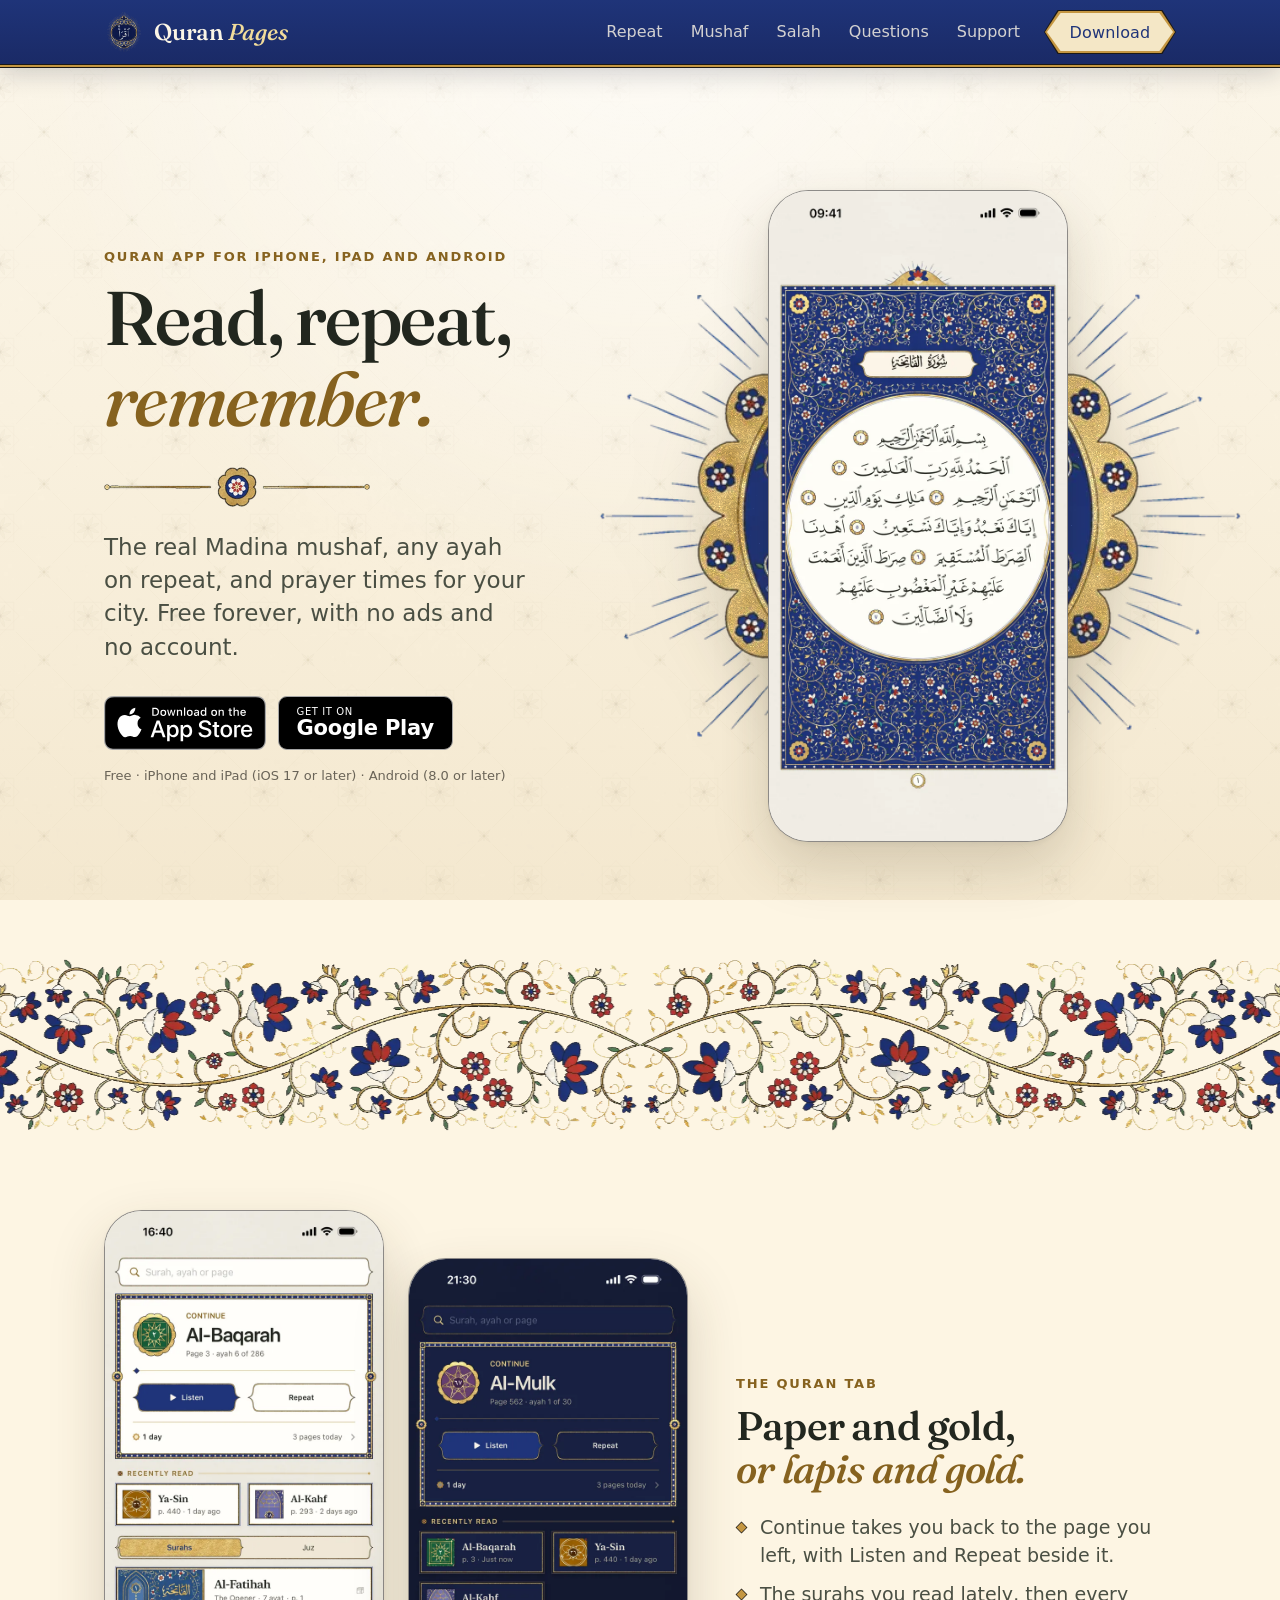
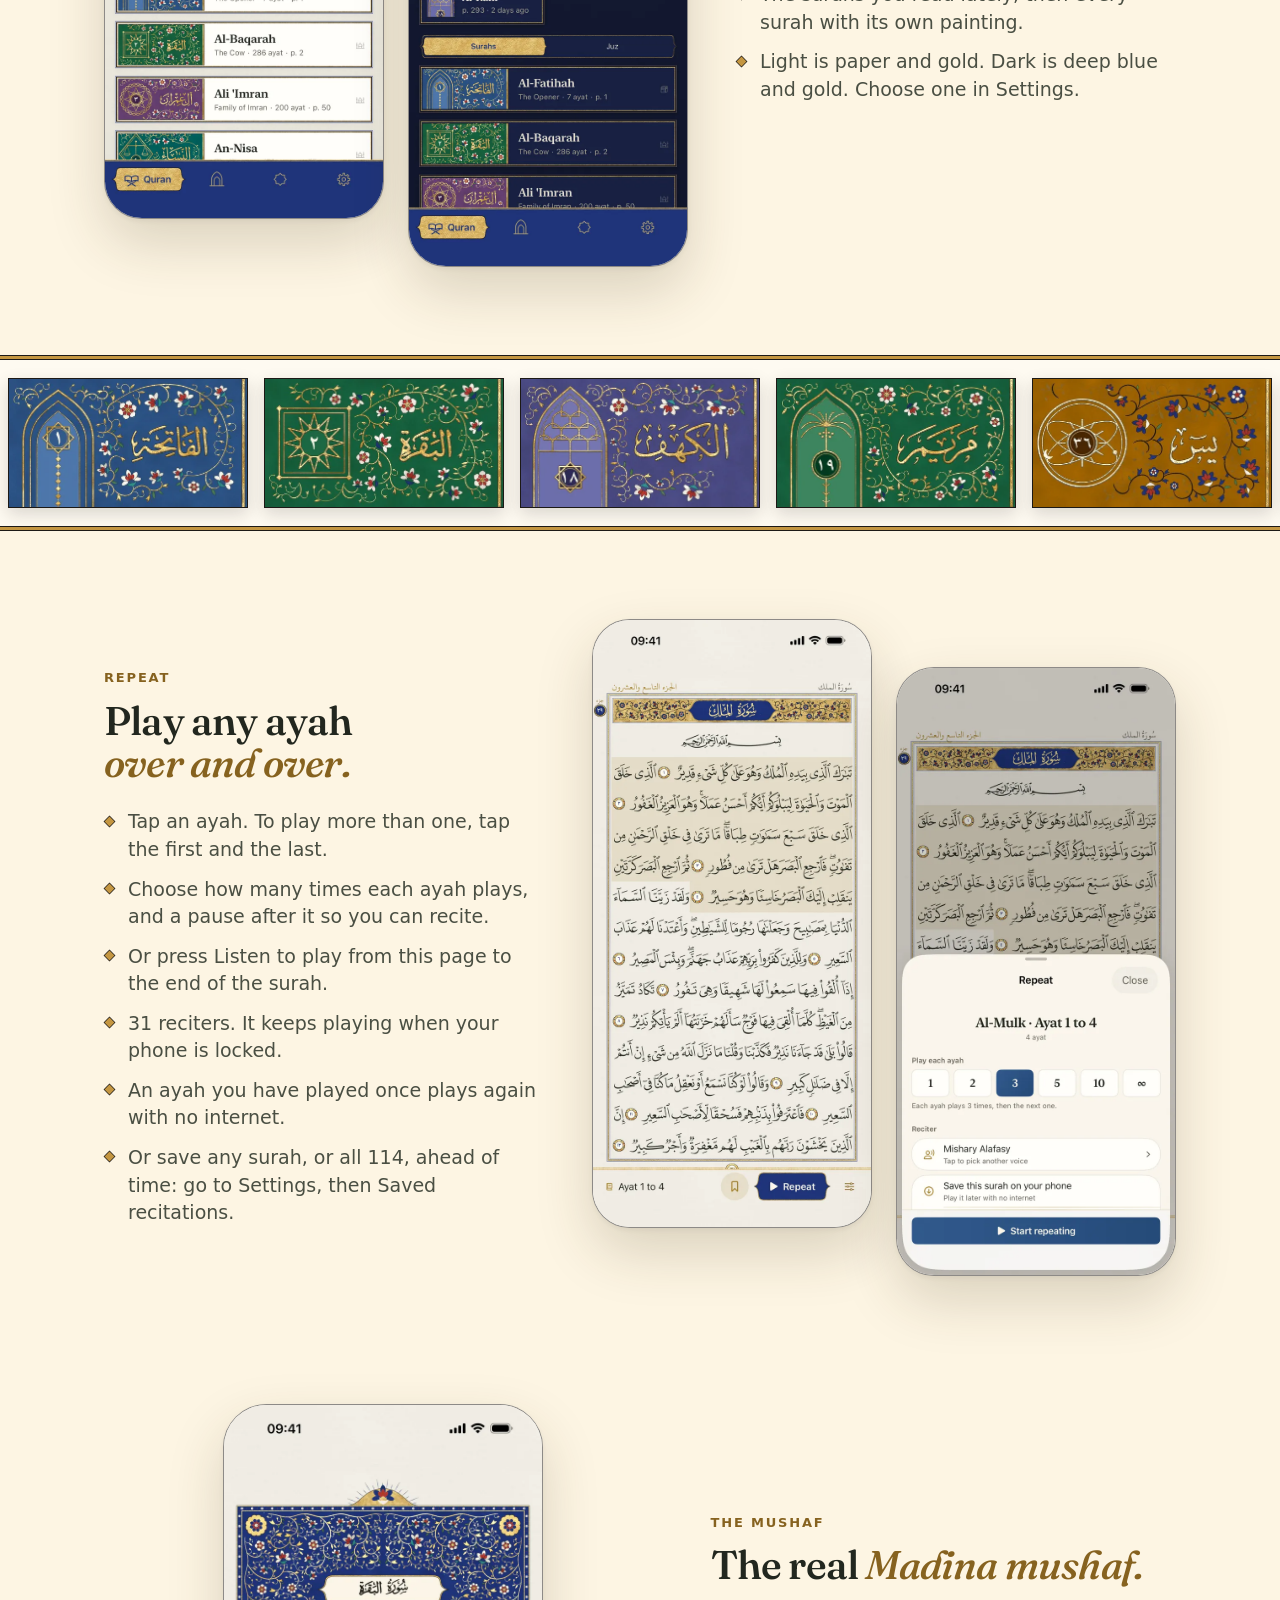
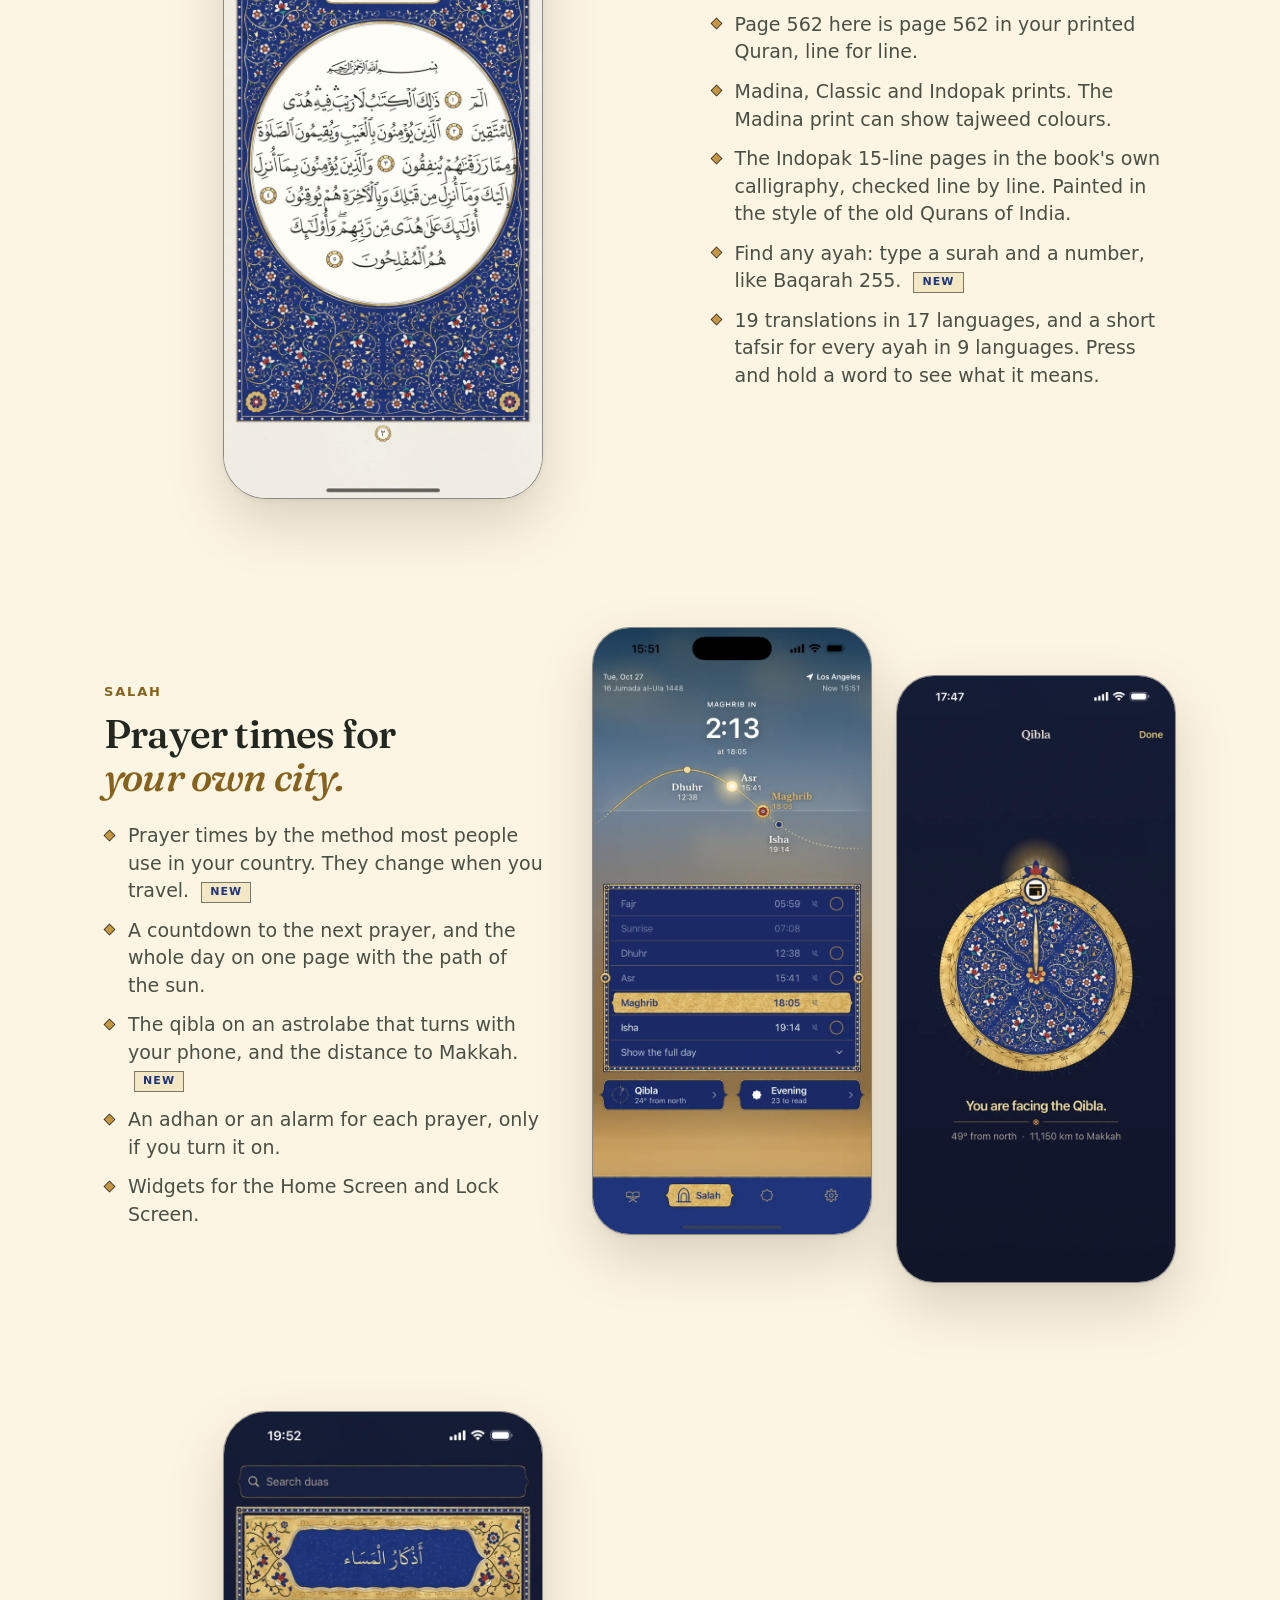
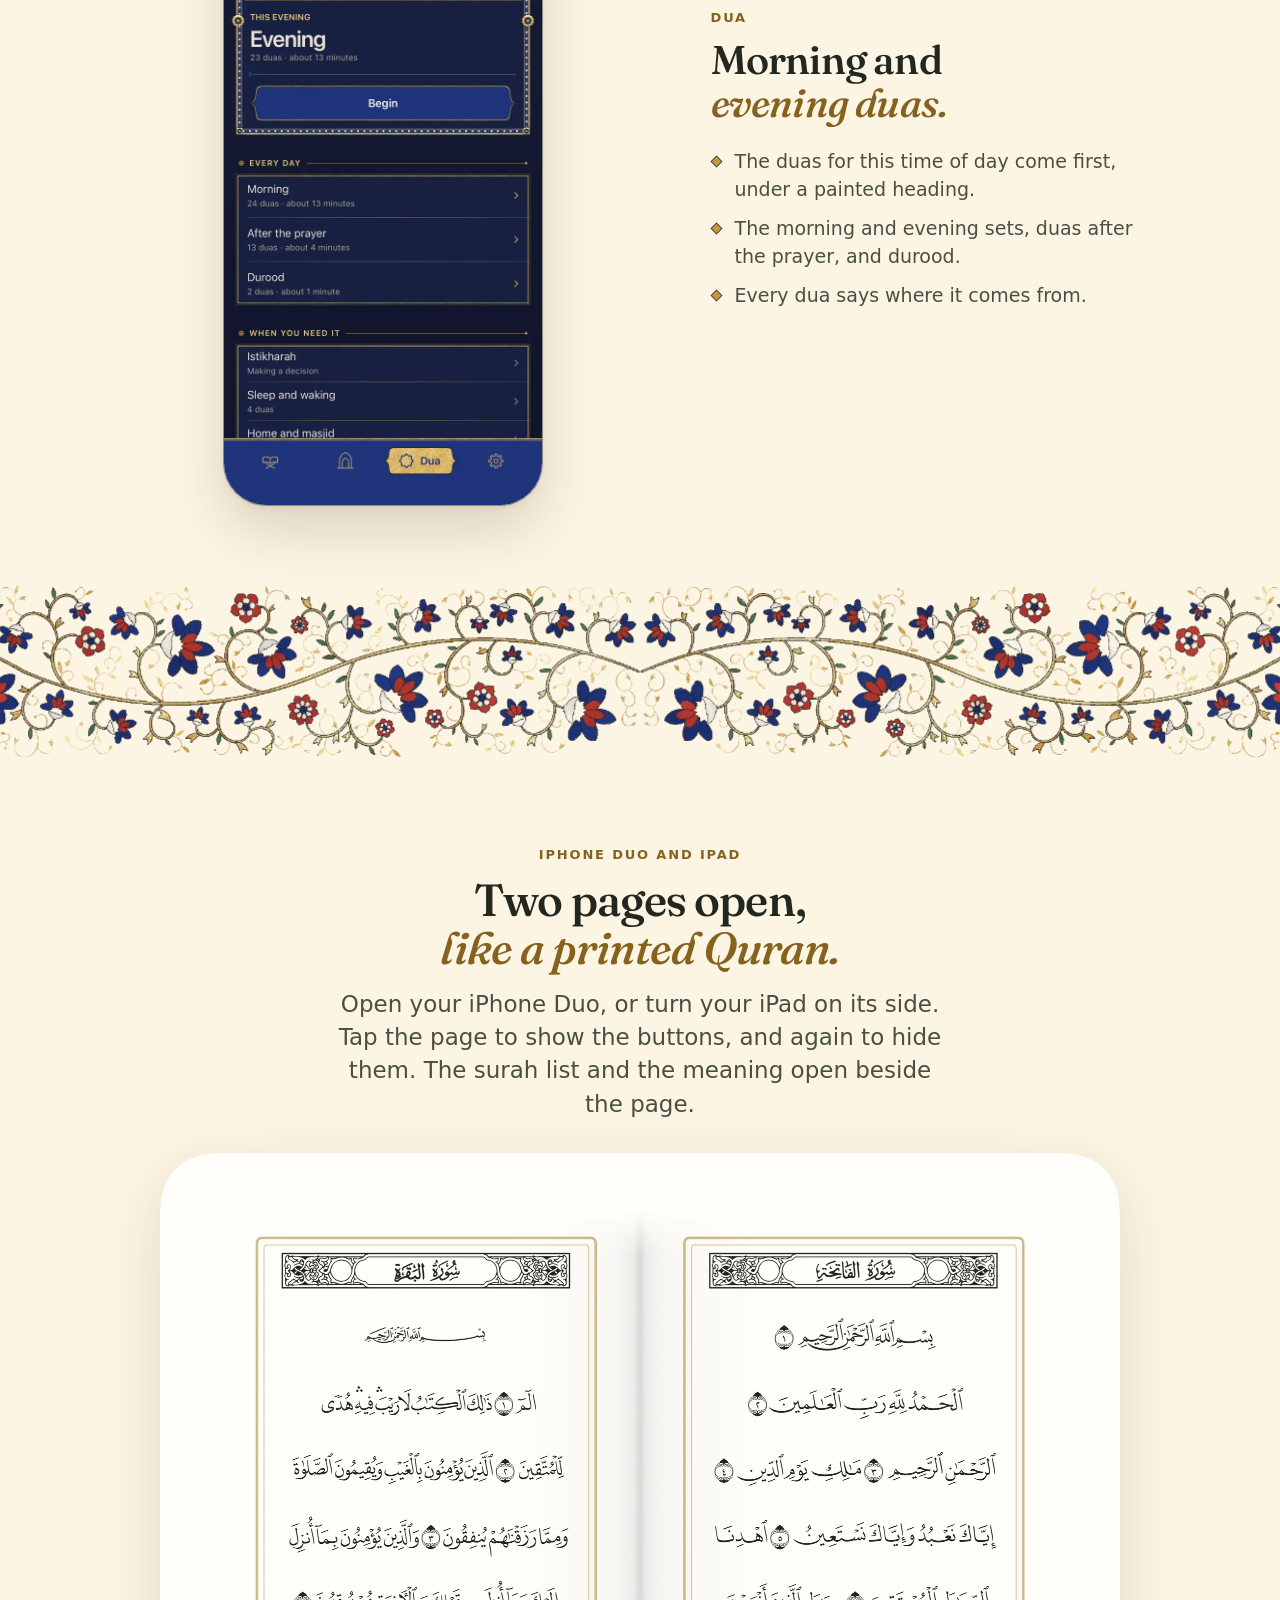
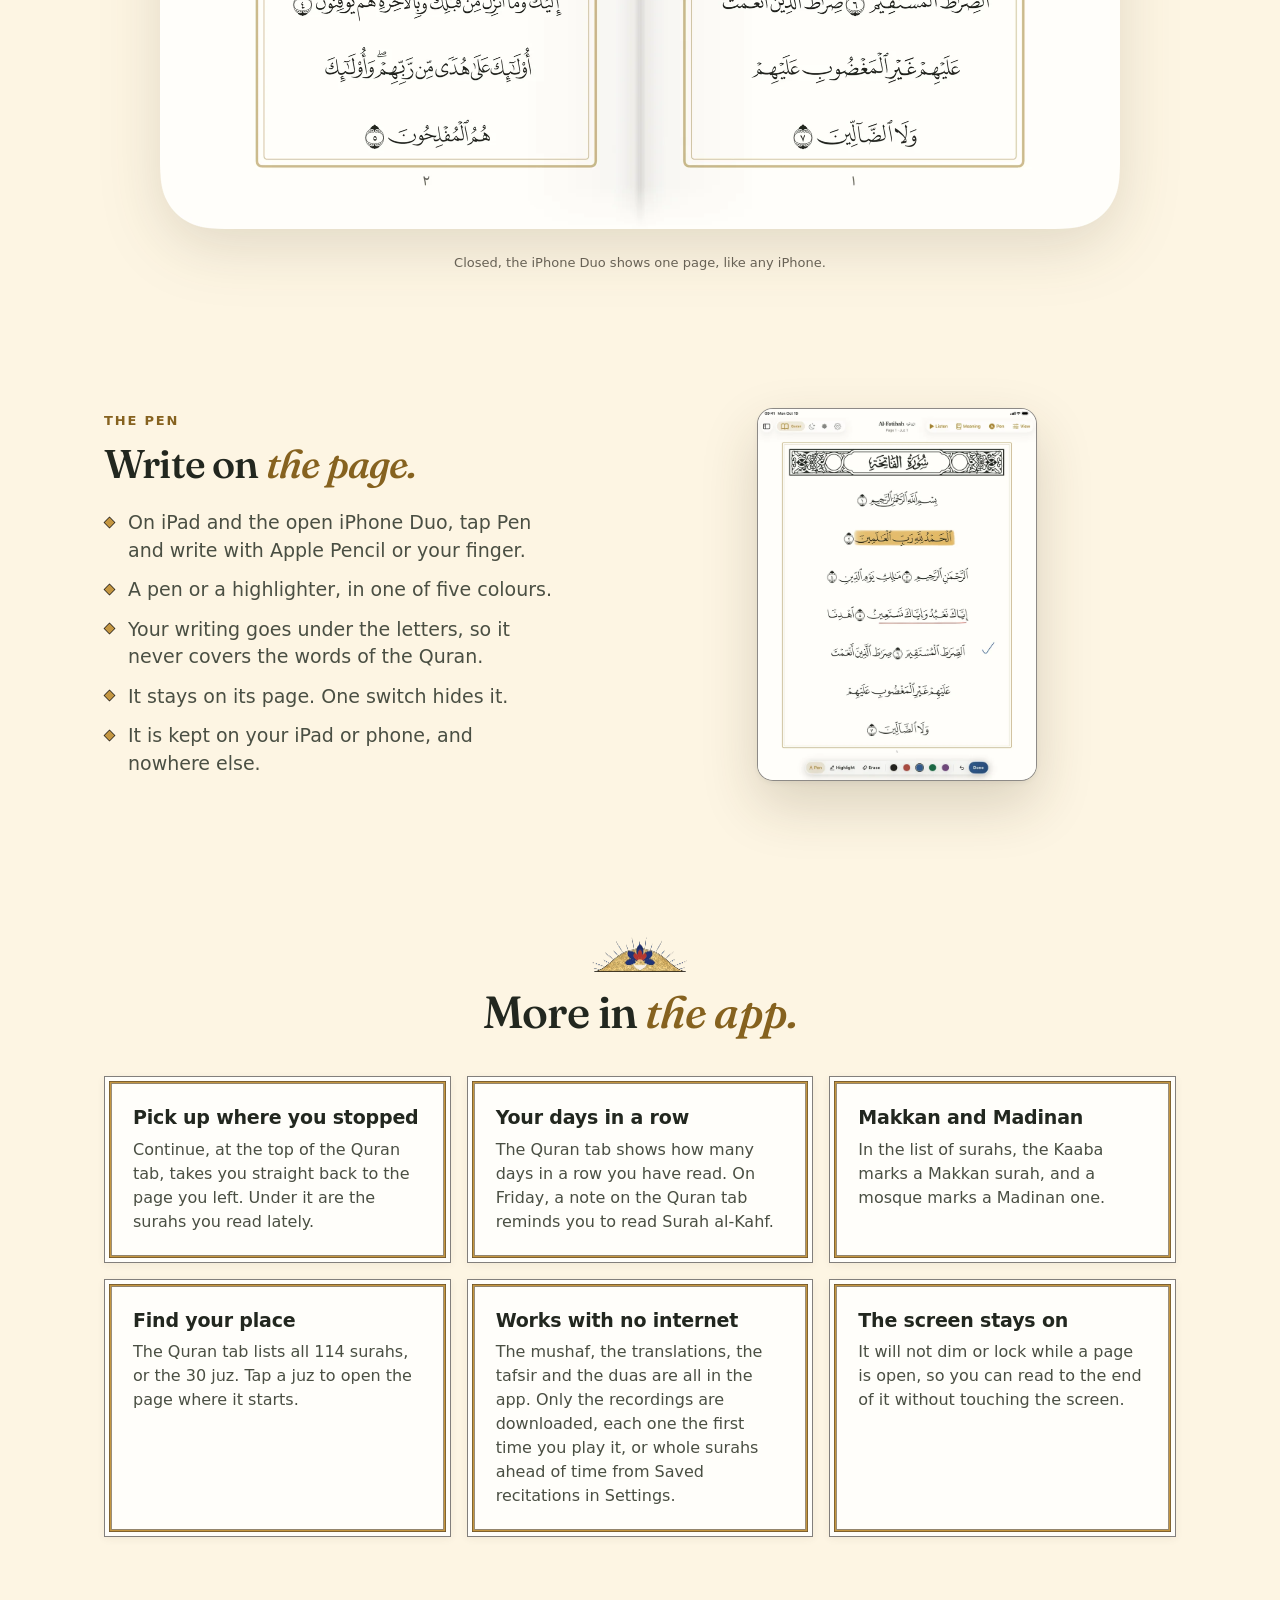
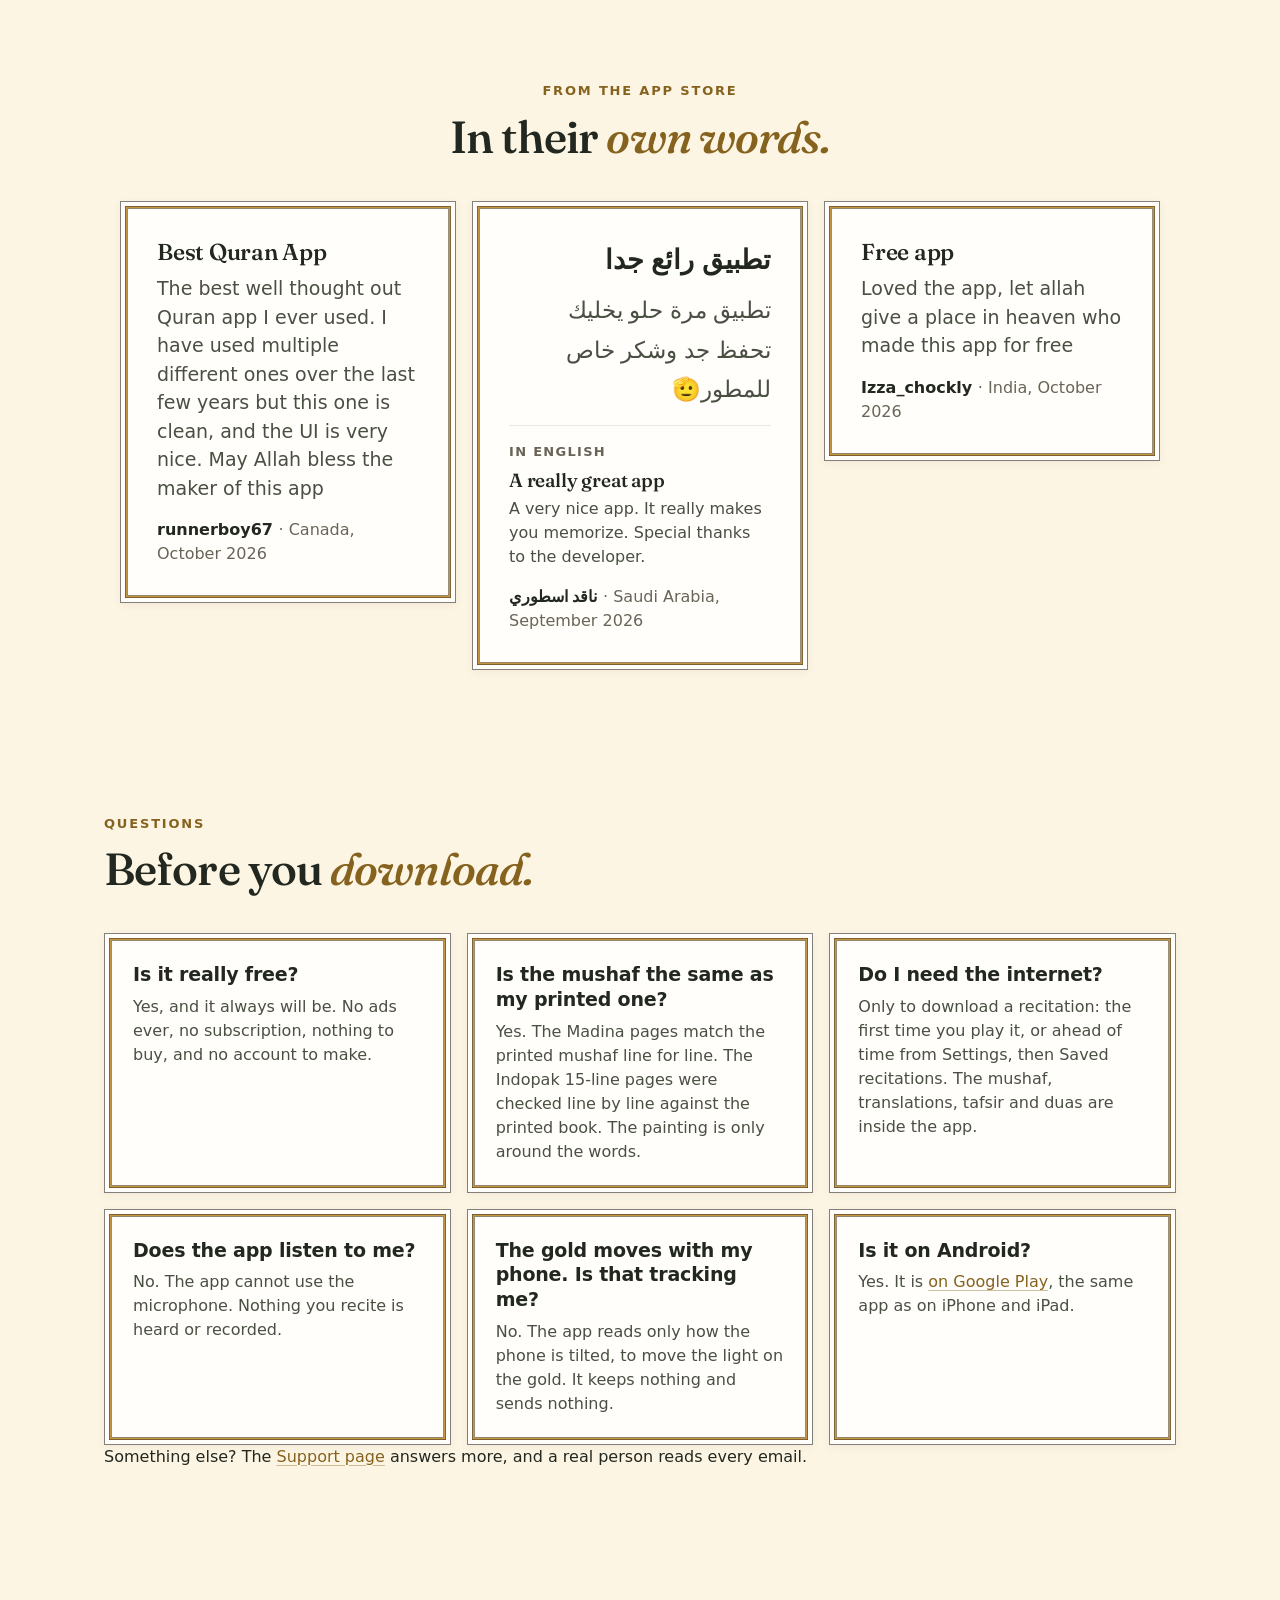
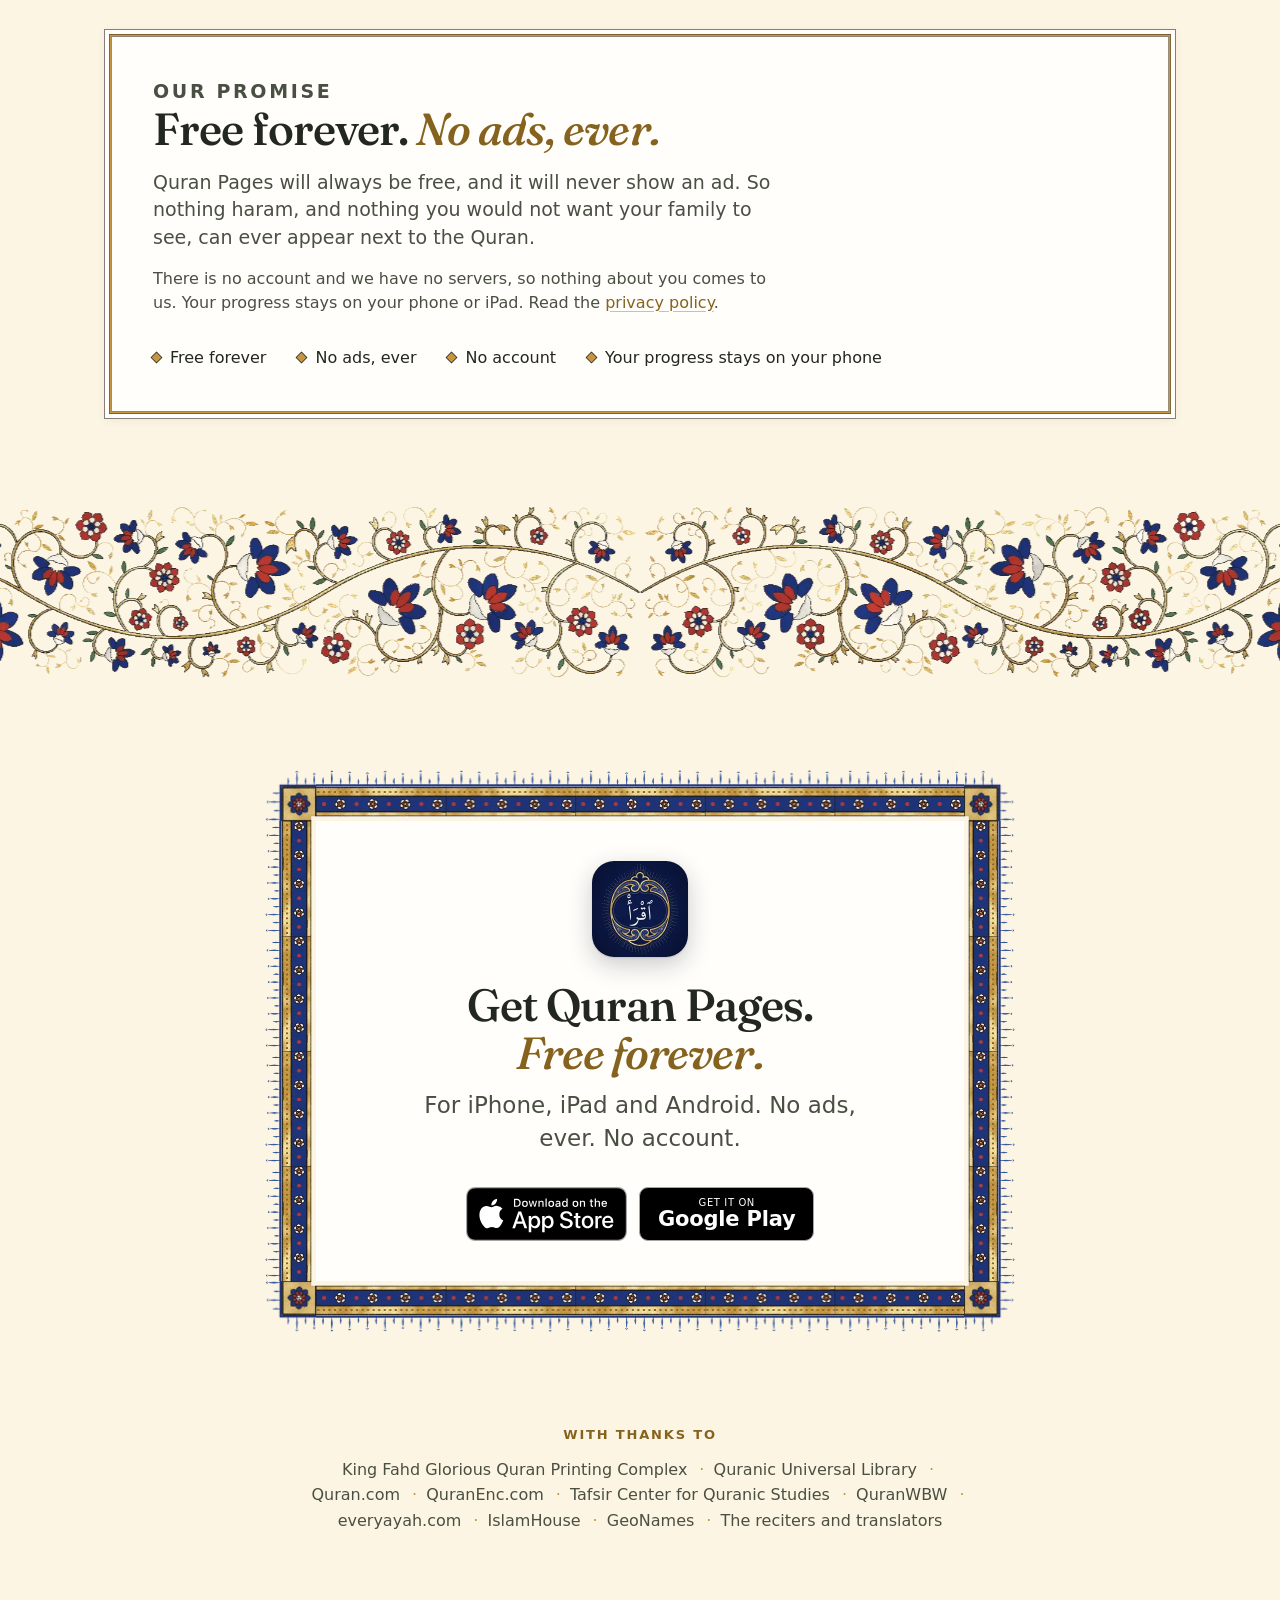
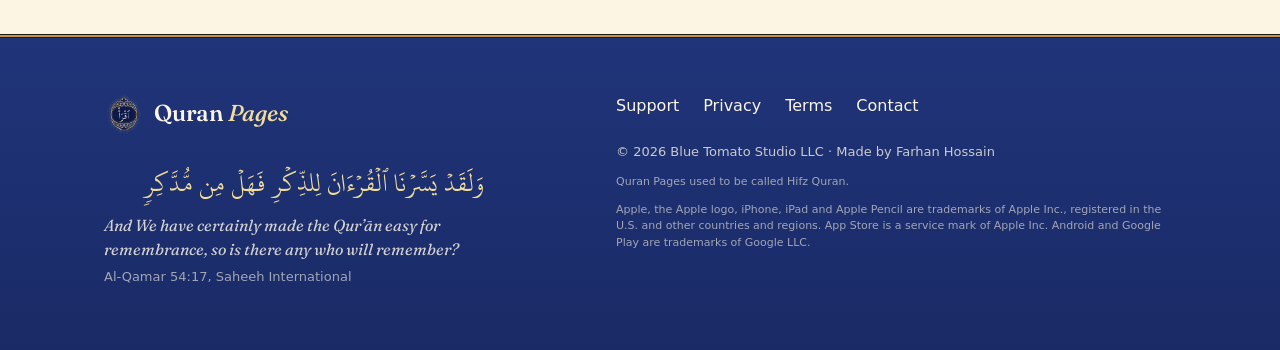
==== commit fe5fa5fc: "Read, repeat, remember; free forever; every review; vines that paint the page From the owner, 27 Oct" ====
--- a/index.html
+++ b/index.html
@@ -3,22 +3,22 @@
 <head>
 <meta charset="utf-8">
 <meta name="viewport" content="width=device-width, initial-scale=1, viewport-fit=cover">
-<title>Quran Pages · Quran app to read, memorize and pray</title>
+<title>Quran Pages · Read, repeat, remember</title>
 <link rel="canonical" href="https://hifzquran.org/">
-<meta name="description" content="The Quran on pages that match the printed book, painted in gold and blue. Any ayah on repeat, tafsir, and prayer times for your city. No account.">
+<meta name="description" content="The Quran on pages that match the printed book. Any ayah on repeat, tafsir, and prayer times for your city. Free forever, no ads, no account.">
 <link rel="icon" type="image/png" sizes="32x32" href="assets/img/favicon-32.png">
 <link rel="icon" type="image/png" sizes="64x64" href="assets/img/favicon-64.png">
 <link rel="apple-touch-icon" href="assets/img/apple-touch-icon.png">
-<meta property="og:title" content="Quran Pages · Quran app to read, memorize and pray">
-<meta property="og:description" content="The Quran on pages that match the printed book, painted in gold and blue. Any ayah on repeat, tafsir, and prayer times for your city.">
+<meta property="og:title" content="Quran Pages · Read, repeat, remember">
+<meta property="og:description" content="The Quran on pages that match the printed book. Any ayah on repeat, tafsir, and prayer times for your city. Free forever, no ads, no account.">
 <meta property="og:image" content="https://hifzquran.org/assets/img/og.jpg">
 <meta property="og:image:width" content="1200">
 <meta property="og:image:height" content="630">
 <meta property="og:type" content="website">
 <meta property="og:url" content="https://hifzquran.org">
 <meta name="twitter:card" content="summary_large_image">
-<meta name="twitter:title" content="Quran Pages · Quran app to read, memorize and pray">
-<meta name="twitter:description" content="The Quran on pages that match the printed book, painted in gold and blue.">
+<meta name="twitter:title" content="Quran Pages · Read, repeat, remember">
+<meta name="twitter:description" content="The Quran on pages that match the printed book. Free forever, no ads, no account.">
 <meta name="twitter:image" content="https://hifzquran.org/assets/img/og.jpg">
 <meta name="theme-color" content="#1F3479">
 <!-- iPhone Safari shows Apple's own bar with Get or Open at the top -->
@@ -35,11 +35,16 @@
   "name": "Quran Pages",
   "alternateName": "Hifz Quran",
   "url": "https://hifzquran.org/",
-  "description": "The Quran on pages that match the printed book, painted in gold and blue: any ayah on repeat until you memorize it, tafsir for every ayah, and prayer times for your city.",
+  "description": "The Quran on pages that match the printed book, any ayah on repeat until you memorize it, tafsir for every ayah, and prayer times for your city.",
   "applicationCategory": "ReferenceApplication",
   "operatingSystem": "iOS 17 or later, Android 8.0 or later",
   "inLanguage": "en",
   "image": "https://hifzquran.org/assets/img/app-icon.png",
+  "offers": {
+    "@type": "Offer",
+    "price": "0",
+    "priceCurrency": "USD"
+  },
   "screenshot": [
     "https://hifzquran.org/assets/shots/quran-day.jpg",
     "https://hifzquran.org/assets/shots/fatihah.jpg",
@@ -56,7 +61,7 @@
 }
 </script>
 <link rel="preload" as="image" href="assets/shots/fatihah.webp" type="image/webp">
-<link rel="stylesheet" href="assets/styles.css?v=20261027">
+<link rel="stylesheet" href="assets/styles.css?v=20261028">
 </head>
 <body>
 
@@ -69,7 +74,6 @@
       <b>Quran <i>Pages</i></b>
     </a>
     <nav class="nav">
-      <a href="#painted" class="hide-md">New in 4.0</a>
       <a href="#repeat" class="hide-md">Repeat</a>
       <a href="#mushaf" class="hide-md">Mushaf</a>
       <a href="#salah" class="hide-md">Salah</a>
@@ -89,11 +93,11 @@
     <div class="wrap hero-grid">
       <div>
         <p class="eyebrow">Quran app for iPhone, iPad and Android</p>
-        <h1>Read, repeat,<br><em>pray.</em></h1>
+        <h1>Read, repeat,<br><em>remember.</em></h1>
         <img class="rule" src="assets/art/rule.webp" width="532" height="84" alt="" aria-hidden="true">
         <p class="lead">
-          The real Madina mushaf, painted in gold and blue around the words. Any ayah on repeat,
-          and prayer times for your city.
+          The real Madina mushaf, any ayah on repeat, and prayer times for your city.
+          Free forever, with no ads and no account.
         </p>
         <div class="cta">
           <a class="badge ios-only" href="https://apps.apple.com/us/app/quran-pages-read-repeat/id6792413377">
@@ -104,7 +108,7 @@
             <span class="play-small">GET IT ON</span><span class="play-big">Google Play</span>
           </a>
         </div>
-        <p class="fine">iPhone and iPad (iOS 17 or later) · Android (8.0 or later)</p>
+        <p class="fine">Free · iPhone and iPad (iOS 17 or later) · Android (8.0 or later)</p>
       </div>
       <div class="stage">
         <div class="illum shamsa" data-art="assets/art/shamsa" data-maps="base,time,mat" data-dur="2.2" data-eager aria-hidden="true">
@@ -118,50 +122,12 @@
     </div>
   </section>
 
-  <!-- PAINTED: what 4.0 is, the surahs' own paintings, lit -->
-  <section id="painted" class="center">
-    <div class="wrap">
-      <div class="section-head reveal">
-        <div class="illum crest" data-art="assets/art/crown" data-maps="mat" aria-hidden="true">
-          <img src="assets/art/crown.webp" width="384" height="162" alt="" loading="lazy" decoding="async">
-        </div>
-        <p class="eyebrow">New in 4.0</p>
-        <h2>A painting for <em>every surah.</em></h2>
-        <p class="lead">Every surah has its own painting, and the gold catches the light as you move
-        your phone. The words of the Quran are never changed. The painting is around them, as in a
-        printed mushaf.</p>
-      </div>
-      <ul class="tiles">
-        <li><figure class="tile"><div class="illum" data-art="assets/art/tile-001"><img src="assets/art/tile-001.webp" width="480" height="261" alt="The painting for Al-Fatihah" loading="lazy" decoding="async"></div><figcaption><b>Al-Fatihah</b> Surah 1</figcaption></figure></li>
-        <li><figure class="tile"><div class="illum" data-art="assets/art/tile-002"><img src="assets/art/tile-002.webp" width="480" height="261" alt="The painting for Al-Baqarah" loading="lazy" decoding="async"></div><figcaption><b>Al-Baqarah</b> Surah 2</figcaption></figure></li>
-        <li><figure class="tile"><div class="illum" data-art="assets/art/tile-018"><img src="assets/art/tile-018.webp" width="480" height="261" alt="The painting for Al-Kahf" loading="lazy" decoding="async"></div><figcaption><b>Al-Kahf</b> Surah 18</figcaption></figure></li>
-        <li><figure class="tile"><div class="illum" data-art="assets/art/tile-019"><img src="assets/art/tile-019.webp" width="480" height="261" alt="The painting for Maryam" loading="lazy" decoding="async"></div><figcaption><b>Maryam</b> Surah 19</figcaption></figure></li>
-        <li><figure class="tile"><div class="illum" data-art="assets/art/tile-036"><img src="assets/art/tile-036.webp" width="480" height="261" alt="The painting for Ya-Sin" loading="lazy" decoding="async"></div><figcaption><b>Ya-Sin</b> Surah 36</figcaption></figure></li>
-        <li><figure class="tile"><div class="illum" data-art="assets/art/tile-055"><img src="assets/art/tile-055.webp" width="480" height="261" alt="The painting for Ar-Rahman" loading="lazy" decoding="async"></div><figcaption><b>Ar-Rahman</b> Surah 55</figcaption></figure></li>
-        <li><figure class="tile"><div class="illum" data-art="assets/art/tile-067"><img src="assets/art/tile-067.webp" width="480" height="261" alt="The painting for Al-Mulk" loading="lazy" decoding="async"></div><figcaption><b>Al-Mulk</b> Surah 67</figcaption></figure></li>
-        <li><figure class="tile"><div class="illum" data-art="assets/art/tile-097"><img src="assets/art/tile-097.webp" width="480" height="261" alt="The painting for Al-Qadr" loading="lazy" decoding="async"></div><figcaption><b>Al-Qadr</b> Surah 97</figcaption></figure></li>
-        <li><figure class="tile"><div class="illum" data-art="assets/art/tile-103"><img src="assets/art/tile-103.webp" width="480" height="261" alt="The painting for Al-'Asr" loading="lazy" decoding="async"></div><figcaption><b>Al-'Asr</b> Surah 103</figcaption></figure></li>
-        <li><figure class="tile"><div class="illum" data-art="assets/art/tile-106"><img src="assets/art/tile-106.webp" width="480" height="261" alt="The painting for Quraysh" loading="lazy" decoding="async"></div><figcaption><b>Quraysh</b> Surah 106</figcaption></figure></li>
-        <li><figure class="tile"><div class="illum" data-art="assets/art/tile-112"><img src="assets/art/tile-112.webp" width="480" height="261" alt="The painting for Al-Ikhlas" loading="lazy" decoding="async"></div><figcaption><b>Al-Ikhlas</b> Surah 112</figcaption></figure></li>
-        <li><figure class="tile"><div class="illum" data-art="assets/art/tile-114"><img src="assets/art/tile-114.webp" width="480" height="261" alt="The painting for An-Nas" loading="lazy" decoding="async"></div><figcaption><b>An-Nas</b> Surah 114</figcaption></figure></li>
-      </ul>
-      <p class="hint">Twelve of the 114 paintings.<span class="hint-fine"> Move your mouse, and the gold catches the light.</span></p>
-      <div class="painted-notes">
-        <div class="card reveal">
-          <h3>Painted openings</h3>
-          <p>Al-Fatihah and Al-Baqarah open with painted pages, like the first pages of a printed mushaf.</p>
-        </div>
-        <div class="card reveal later">
-          <h3>Gold on every page</h3>
-          <p>Gold verse marks, painted surah headings, and a gold medallion in the margin where each juz begins.</p>
-        </div>
-        <div class="card reveal later">
-          <h3>A new icon</h3>
-          <p>Iqra in its ring, as before, now in gold on a lapis night.</p>
-        </div>
-      </div>
-    </div>
-  </section>
+  <!-- A vine grows across the page, from the middle out, as the app paints its pages in -->
+  <div class="vine" aria-hidden="true">
+    <div class="illum" data-art="assets/art/vine-a" data-maps="time,mat" data-dur="3.2">
+      <img src="assets/art/vine-a.webp" width="2400" height="312" alt="" loading="lazy" decoding="async">
+    </div>
+  </div>
 
   <!-- THE QURAN TAB: by day and in Dark -->
   <section id="tab" class="band flip">
@@ -185,6 +151,42 @@
           <img class="phone" src="assets/shots/quran-night.jpg" width="660" height="1434" alt="The Quran tab in Dark, deep blue and gold: Continue with Al-Mulk, the surahs read lately, and the list of surahs" loading="lazy" decoding="async">
         </picture>
       </div>
+    </div>
+  </section>
+
+  <!-- THE SURAHS' PAINTINGS: shown, not sold. A strip of the app's own
+       tiles drifting past between gold rules, the gold catching the light.
+       The second row is the first again, so the loop has no seam. -->
+  <section class="frieze" aria-label="Some of the surah paintings from the app">
+    <div class="frieze-track">
+      <ul class="frieze-row">
+        <li><div class="illum" data-art="assets/art/tile-001"><img src="assets/art/tile-001.webp" width="480" height="261" alt="The painting for Al-Fatihah in the list of surahs" loading="lazy" decoding="async"></div></li>
+        <li><div class="illum" data-art="assets/art/tile-002"><img src="assets/art/tile-002.webp" width="480" height="261" alt="The painting for Al-Baqarah in the list of surahs" loading="lazy" decoding="async"></div></li>
+        <li><div class="illum" data-art="assets/art/tile-018"><img src="assets/art/tile-018.webp" width="480" height="261" alt="The painting for Al-Kahf in the list of surahs" loading="lazy" decoding="async"></div></li>
+        <li><div class="illum" data-art="assets/art/tile-019"><img src="assets/art/tile-019.webp" width="480" height="261" alt="The painting for Maryam in the list of surahs" loading="lazy" decoding="async"></div></li>
+        <li><div class="illum" data-art="assets/art/tile-036"><img src="assets/art/tile-036.webp" width="480" height="261" alt="The painting for Ya-Sin in the list of surahs" loading="lazy" decoding="async"></div></li>
+        <li><div class="illum" data-art="assets/art/tile-055"><img src="assets/art/tile-055.webp" width="480" height="261" alt="The painting for Ar-Rahman in the list of surahs" loading="lazy" decoding="async"></div></li>
+        <li><div class="illum" data-art="assets/art/tile-067"><img src="assets/art/tile-067.webp" width="480" height="261" alt="The painting for Al-Mulk in the list of surahs" loading="lazy" decoding="async"></div></li>
+        <li><div class="illum" data-art="assets/art/tile-097"><img src="assets/art/tile-097.webp" width="480" height="261" alt="The painting for Al-Qadr in the list of surahs" loading="lazy" decoding="async"></div></li>
+        <li><div class="illum" data-art="assets/art/tile-103"><img src="assets/art/tile-103.webp" width="480" height="261" alt="The painting for Al-'Asr in the list of surahs" loading="lazy" decoding="async"></div></li>
+        <li><div class="illum" data-art="assets/art/tile-106"><img src="assets/art/tile-106.webp" width="480" height="261" alt="The painting for Quraysh in the list of surahs" loading="lazy" decoding="async"></div></li>
+        <li><div class="illum" data-art="assets/art/tile-112"><img src="assets/art/tile-112.webp" width="480" height="261" alt="The painting for Al-Ikhlas in the list of surahs" loading="lazy" decoding="async"></div></li>
+        <li><div class="illum" data-art="assets/art/tile-114"><img src="assets/art/tile-114.webp" width="480" height="261" alt="The painting for An-Nas in the list of surahs" loading="lazy" decoding="async"></div></li>
+      </ul>
+      <ul class="frieze-row" aria-hidden="true">
+        <li><div class="illum" data-art="assets/art/tile-001"><img src="assets/art/tile-001.webp" width="480" height="261" alt="" loading="lazy" decoding="async"></div></li>
+        <li><div class="illum" data-art="assets/art/tile-002"><img src="assets/art/tile-002.webp" width="480" height="261" alt="" loading="lazy" decoding="async"></div></li>
+        <li><div class="illum" data-art="assets/art/tile-018"><img src="assets/art/tile-018.webp" width="480" height="261" alt="" loading="lazy" decoding="async"></div></li>
+        <li><div class="illum" data-art="assets/art/tile-019"><img src="assets/art/tile-019.webp" width="480" height="261" alt="" loading="lazy" decoding="async"></div></li>
+        <li><div class="illum" data-art="assets/art/tile-036"><img src="assets/art/tile-036.webp" width="480" height="261" alt="" loading="lazy" decoding="async"></div></li>
+        <li><div class="illum" data-art="assets/art/tile-055"><img src="assets/art/tile-055.webp" width="480" height="261" alt="" loading="lazy" decoding="async"></div></li>
+        <li><div class="illum" data-art="assets/art/tile-067"><img src="assets/art/tile-067.webp" width="480" height="261" alt="" loading="lazy" decoding="async"></div></li>
+        <li><div class="illum" data-art="assets/art/tile-097"><img src="assets/art/tile-097.webp" width="480" height="261" alt="" loading="lazy" decoding="async"></div></li>
+        <li><div class="illum" data-art="assets/art/tile-103"><img src="assets/art/tile-103.webp" width="480" height="261" alt="" loading="lazy" decoding="async"></div></li>
+        <li><div class="illum" data-art="assets/art/tile-106"><img src="assets/art/tile-106.webp" width="480" height="261" alt="" loading="lazy" decoding="async"></div></li>
+        <li><div class="illum" data-art="assets/art/tile-112"><img src="assets/art/tile-112.webp" width="480" height="261" alt="" loading="lazy" decoding="async"></div></li>
+        <li><div class="illum" data-art="assets/art/tile-114"><img src="assets/art/tile-114.webp" width="480" height="261" alt="" loading="lazy" decoding="async"></div></li>
+      </ul>
     </div>
   </section>
 
@@ -230,15 +232,13 @@
           <li>19 translations in 17 languages, and a short tafsir for every ayah in 9 languages. Press and hold a word to see what it means.</li>
         </ul>
       </div>
-      <div class="media two reveal later">
+      <div class="media one reveal later">
         <picture>
           <source srcset="assets/shots/baqarah.webp" type="image/webp">
-          <img class="phone" src="assets/shots/baqarah.jpg" width="660" height="1434" alt="The opening of Al-Baqarah on page 2, its first five ayat in a clean oval inside a painted lapis and gold page" loading="lazy" decoding="async">
-        </picture>
-        <picture>
-          <source srcset="assets/shots/indopak.webp" type="image/webp">
-          <img class="phone" src="assets/shots/indopak.jpg" width="660" height="1434" alt="The opening of Al-Baqarah in the Indopak 15-line mushaf, in the printed book's own calligraphy" loading="lazy" decoding="async">
-        </picture>
+          <img class="phone" src="assets/shots/baqarah.jpg" width="660" height="1434" alt="The opening of Al-Baqarah on page 2, its first five ayat in a clean oval inside a painted gold and blue page" loading="lazy" decoding="async">
+        </picture>
+        <!-- The Indopak page in its Mughal painting goes beside it (shots/indopak)
+             once the store kit has shot it from the 4.0 build. -->
       </div>
     </div>
   </section>
@@ -291,6 +291,13 @@
     </div>
   </section>
 
+  <!-- The second vine, from its own seed -->
+  <div class="vine" aria-hidden="true">
+    <div class="illum" data-art="assets/art/vine-b" data-maps="time,mat" data-dur="3.2">
+      <img src="assets/art/vine-b.webp" width="2400" height="312" alt="" loading="lazy" decoding="async">
+    </div>
+  </div>
+
   <!-- IPHONE DUO AND IPAD: the open book, wide, under its own head -->
   <section id="duo" class="spread center">
     <div class="wrap">
@@ -335,6 +342,9 @@
   <section id="more" class="center">
     <div class="wrap">
       <div class="section-head reveal">
+        <div class="illum crest" data-art="assets/art/crown" data-maps="mat" aria-hidden="true">
+          <img src="assets/art/crown.webp" width="384" height="162" alt="" loading="lazy" decoding="async">
+        </div>
         <h2>More in <em>the app.</em></h2>
       </div>
       <div class="notes">
@@ -367,7 +377,9 @@
   </section>
 
   <!-- REVIEWS: App Store reviews, word for word, with the names the store shows.
-       Only real ones, chosen by the owner. -->
+       Only real ones. On 27 October 2026 these three were every written review
+       in every storefront (Google Play shows none yet); the owner asked for
+       all of them. -->
   <section id="reviews" class="reviews center">
     <div class="wrap">
       <div class="section-head reveal">
@@ -376,6 +388,13 @@
       </div>
       <div class="said">
         <figure class="review card reveal">
+          <blockquote>
+            <p class="r-title">Best Quran App</p>
+            <p>The best well thought out Quran app I ever used. I have used multiple different ones over the last few years but this one is clean, and the UI is very nice. May Allah bless the maker of this app</p>
+          </blockquote>
+          <figcaption>runnerboy67 <span>· Canada, October 2026</span></figcaption>
+        </figure>
+        <figure class="review card reveal later">
           <blockquote lang="ar" dir="rtl">
             <p class="r-title">تطبيق رائع جدا</p>
             <p>تطبيق مرة حلو يخليك تحفظ جد وشكر خاص للمطور🫡</p>
@@ -387,7 +406,13 @@
           </div>
           <figcaption><bdi lang="ar">ناقد اسطوري</bdi> <span>· Saudi Arabia, September 2026</span></figcaption>
         </figure>
-      </div>
+        <figure class="review card reveal later">
+          <blockquote>
+            <p class="r-title">Free app</p>
+            <p>Loved the app, let allah give a place in heaven who made this app for free</p>
+          </blockquote>
+          <figcaption>Izza_chockly <span>· India, October 2026</span></figcaption>
+        </figure>
     </div>
   </section>
 
@@ -400,8 +425,8 @@
       </div>
       <div class="qa">
         <div class="q card reveal">
-          <h3>Do I need an account?</h3>
-          <p>No. There is no account and no sign-in. Open the app and read.</p>
+          <h3>Is it really free?</h3>
+          <p>Yes, and it always will be. No ads ever, no subscription, nothing to buy, and no account to make.</p>
         </div>
         <div class="q card reveal later">
           <h3>Is the mushaf the same as my printed one?</h3>
@@ -433,23 +458,31 @@
     <div class="wrap">
       <div class="pledge card reveal">
         <p class="eyebrow">Our promise</p>
-        <h2>No account. <em>Nothing about you.</em></h2>
+        <h2>Free forever. <em>No ads, ever.</em></h2>
         <p>
-          There is no account, and we have no servers, so nothing about you comes to us. Your progress
-          stays on your phone or iPad.
+          Quran Pages will always be free, and it will never show an ad. So nothing haram, and nothing you
+          would not want your family to see, can ever appear next to the Quran.
         </p>
         <p>
-          Nothing will ever be shown next to the Quran that you would not want your family to see.
-          Read the <a href="privacy.html">privacy policy</a>.
+          There is no account and we have no servers, so nothing about you comes to us. Your progress stays
+          on your phone or iPad. Read the <a href="privacy.html">privacy policy</a>.
         </p>
         <ul class="ticks">
+          <li>Free forever</li>
+          <li>No ads, ever</li>
           <li>No account</li>
-          <li>No tracking</li>
           <li>Your progress stays on your phone</li>
         </ul>
       </div>
     </div>
   </section>
+
+  <!-- The third vine, before the last panel -->
+  <div class="vine" aria-hidden="true">
+    <div class="illum" data-art="assets/art/vine-c" data-maps="time,mat" data-dur="3.2">
+      <img src="assets/art/vine-c.webp" width="2400" height="312" alt="" loading="lazy" decoding="async">
+    </div>
+  </div>
 
   <!-- GET IT: the button again, inside the store banner's painted border -->
   <section id="get" class="get">
@@ -459,8 +492,8 @@
           <source srcset="assets/img/app-icon.webp" type="image/webp">
           <img class="get-icon" src="assets/img/apple-touch-icon.png" width="96" height="96" alt="" aria-hidden="true" loading="lazy">
         </picture>
-        <h2>Get <em>Quran Pages.</em></h2>
-        <p class="lead">For iPhone, iPad and Android. Read, repeat and pray, in an app painted in gold and blue.</p>
+        <h2>Get Quran Pages. <em>Free forever.</em></h2>
+        <p class="lead">For iPhone, iPad and Android. No ads, ever. No account.</p>
         <div class="cta">
           <a class="badge ios-only" href="https://apps.apple.com/us/app/quran-pages-read-repeat/id6792413377">
             <img class="day-only" src="assets/img/app-store-black.svg" width="162" height="54" alt="Download on the App Store">
@@ -525,6 +558,6 @@
   </div>
 </footer>
 
-<script src="assets/site.js?v=20261027"></script>
+<script src="assets/site.js?v=20261028"></script>
 </body>
 </html>
--- a/assets/styles.css
+++ b/assets/styles.css
@@ -351,20 +351,23 @@
   color: var(--lapis); background: var(--cartouche); border: 1px solid var(--edge); }
 :root.dark .new { color: var(--lapis); }
 
-/* ---- the surahs, painted: the app's own tiles, each ruled like its row ---- */
-.tiles { display: grid; grid-template-columns: repeat(4, 1fr); gap: 24px 20px; margin: 40px 0 0; padding: 0; list-style: none; }
-.tile { margin: 0; text-align: left; }
-.tile .illum { aspect-ratio: 480 / 261; border: 1px solid var(--line); box-shadow: 0 6px 18px rgba(60, 48, 20, .12); overflow: hidden; background: var(--lapis); }
-.tile figcaption { margin-top: 8px; font-size: 13px; color: var(--inkSoft); display: flex; gap: 8px; align-items: baseline; }
-.tile figcaption b { font-family: var(--serif); font-weight: 560; font-size: 17px; color: var(--ink); letter-spacing: -.01em; }
-.painted-notes { display: grid; grid-template-columns: repeat(3, 1fr); gap: 20px; margin-top: 48px; text-align: left; }
-.painted-notes .card { padding: 28px; }
-.painted-notes h3 { margin-bottom: 8px; }
-.painted-notes p { margin: 0; color: var(--ink2); }
-.hint { margin-top: 20px; font-size: 13px; color: var(--inkSoft); }
-.hint-fine { display: none; }
-@media (hover: hover) and (pointer: fine) { .hint-fine { display: inline; } }
-.more-help { margin: 24px 0 0; color: var(--ink2); }
+/* ---- the vines: the app's scroll, grown across the page ----
+   A band wider than most screens, centred, so a phone sees its heart and a
+   wide screen nearly all of it. It grows from the middle out as it arrives. */
+.vine { overflow: hidden; padding: 8px 0; pointer-events: none; }
+.vine .illum { width: clamp(1000px, 112vw, 1600px); position: relative; left: 50%; transform: translateX(-50%); }
+
+/* ---- the surahs' paintings: a strip of the app's own tiles, drifting past
+   between gold rules. Shown, not sold: no heading, no words. ---- */
+.frieze { padding: 0; overflow: hidden; margin: 24px 0;
+  border-top: 1px solid var(--line); border-bottom: 1px solid var(--line);
+  box-shadow: inset 0 3px 0 var(--gold), inset 0 4px 0 var(--line), inset 0 -3px 0 var(--gold), inset 0 -4px 0 var(--line);
+  background: color-mix(in srgb, var(--card) 60%, transparent); }
+.frieze-track { display: flex; width: max-content; padding: 22px 0; animation: drift 140s linear infinite; }
+.frieze-row { display: flex; gap: 16px; margin: 0; padding: 0 8px; list-style: none; }
+.frieze-row li { width: 240px; flex: none; }
+.frieze .illum { aspect-ratio: 480 / 261; border: 1px solid var(--line); box-shadow: 0 6px 16px rgba(28, 25, 22, .16); overflow: hidden; background: var(--lapis); }
+@keyframes drift { to { transform: translateX(-50%); } }
 
 /* ---- iPhone Duo and iPad: the open book, wide ---- */
 .spread .section-head .lead { margin: 16px auto 0; max-width: 46ch; }
@@ -381,7 +384,7 @@
 .note p { font-size: 16px; color: var(--ink2); margin: 0; }
 
 /* ---- reviews: what people wrote on the App Store, word for word ---- */
-.said { display: grid; grid-template-columns: minmax(0, 520px); justify-content: center; gap: 16px; margin: 40px auto 0; text-align: start; }
+.said { display: grid; grid-template-columns: repeat(3, minmax(0, 1fr)); align-items: start; gap: 16px; max-width: 1040px; margin: 40px auto 0; text-align: start; }
 .review { margin: 0; padding: 36px; display: flex; flex-direction: column; gap: 16px; }
 .review blockquote { margin: 0; }
 .review p { font-size: 19px; line-height: 1.5; color: var(--ink2); margin: 0; }
@@ -516,8 +519,8 @@
   .band .media.one > picture { width: min(320px, 76%); }
   .band .media.two { display: grid; grid-template-columns: 1fr 1fr; gap: 16px; max-width: 600px; margin: 0 auto; width: 100%; }
   .band .media.two > picture { width: auto; }
-  .tiles { grid-template-columns: repeat(3, 1fr); }
-  .notes, .qa, .painted-notes { grid-template-columns: repeat(2, 1fr); }
+  .notes, .qa { grid-template-columns: repeat(2, 1fr); }
+  .said { grid-template-columns: minmax(0, 560px); justify-content: center; }
   .pledge { padding: 48px 32px; }
   .band .media.pad-media > picture { width: min(400px, 86%); }
   .band .pad { width: 100%; }
@@ -537,10 +540,10 @@
   .band .media.two { gap: 12px; }
   .band .media.two > picture:last-child { margin-top: 32px; }
   .band li, .pledge p { font-size: 17px; }
-  .tiles { grid-template-columns: repeat(2, 1fr); gap: 16px 12px; }
-  .tile figcaption b { font-size: 15px; }
-  .notes, .qa, .painted-notes { grid-template-columns: 1fr; gap: 12px; }
-  .note, .q, .painted-notes .card { padding: 24px; }
+  .frieze-row li { width: 180px; }
+  .frieze-track { padding: 16px 0; }
+  .notes, .qa { grid-template-columns: 1fr; gap: 12px; }
+  .note, .q { padding: 24px; }
   .pledge { padding: 32px 24px; }
   .pledge h2 { font-size: 30px; }
   .ticks { flex-direction: column; gap: 12px; }
@@ -570,4 +573,6 @@
   html { scroll-behavior: auto; }
   .cartouche:active, .badge:hover { transform: none; }
   .reveal { opacity: 1; transition: none; }
-}
+  .frieze { overflow-x: auto; }
+  .frieze-track { animation: none; }
+}
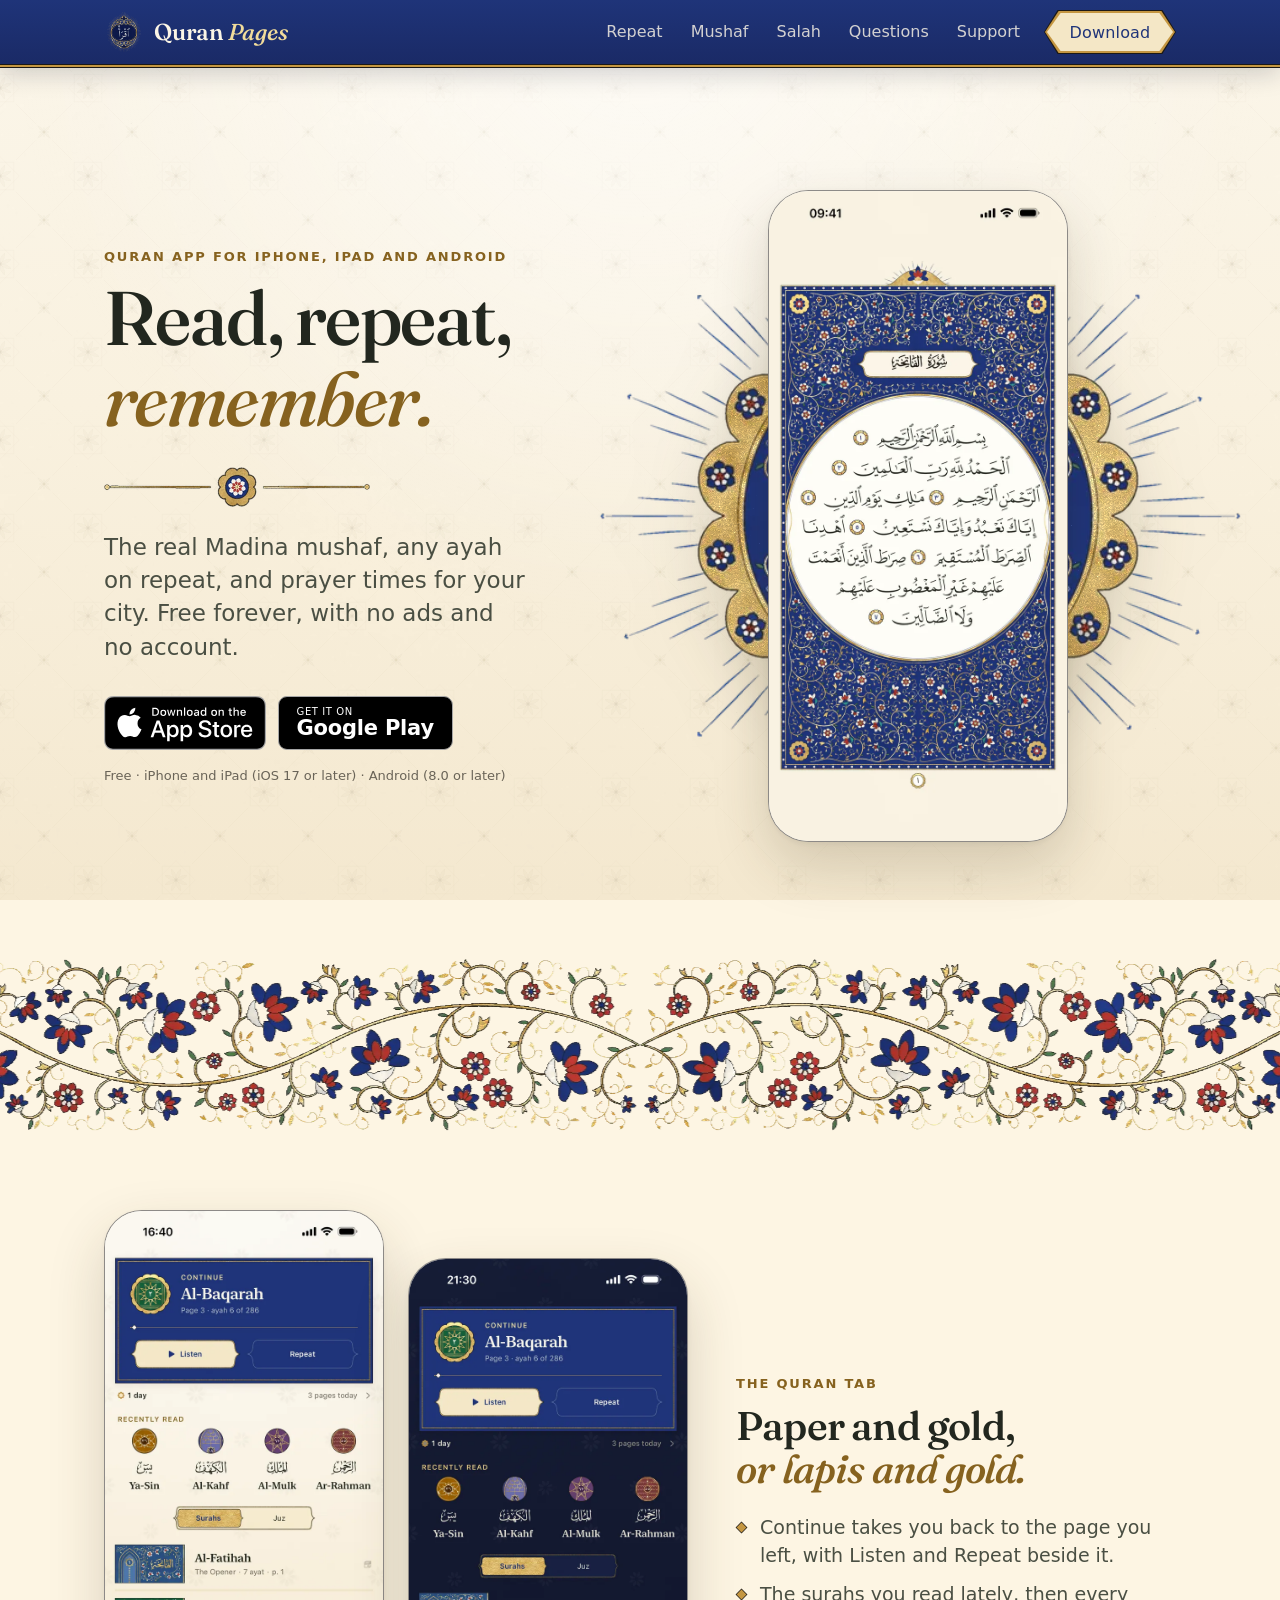
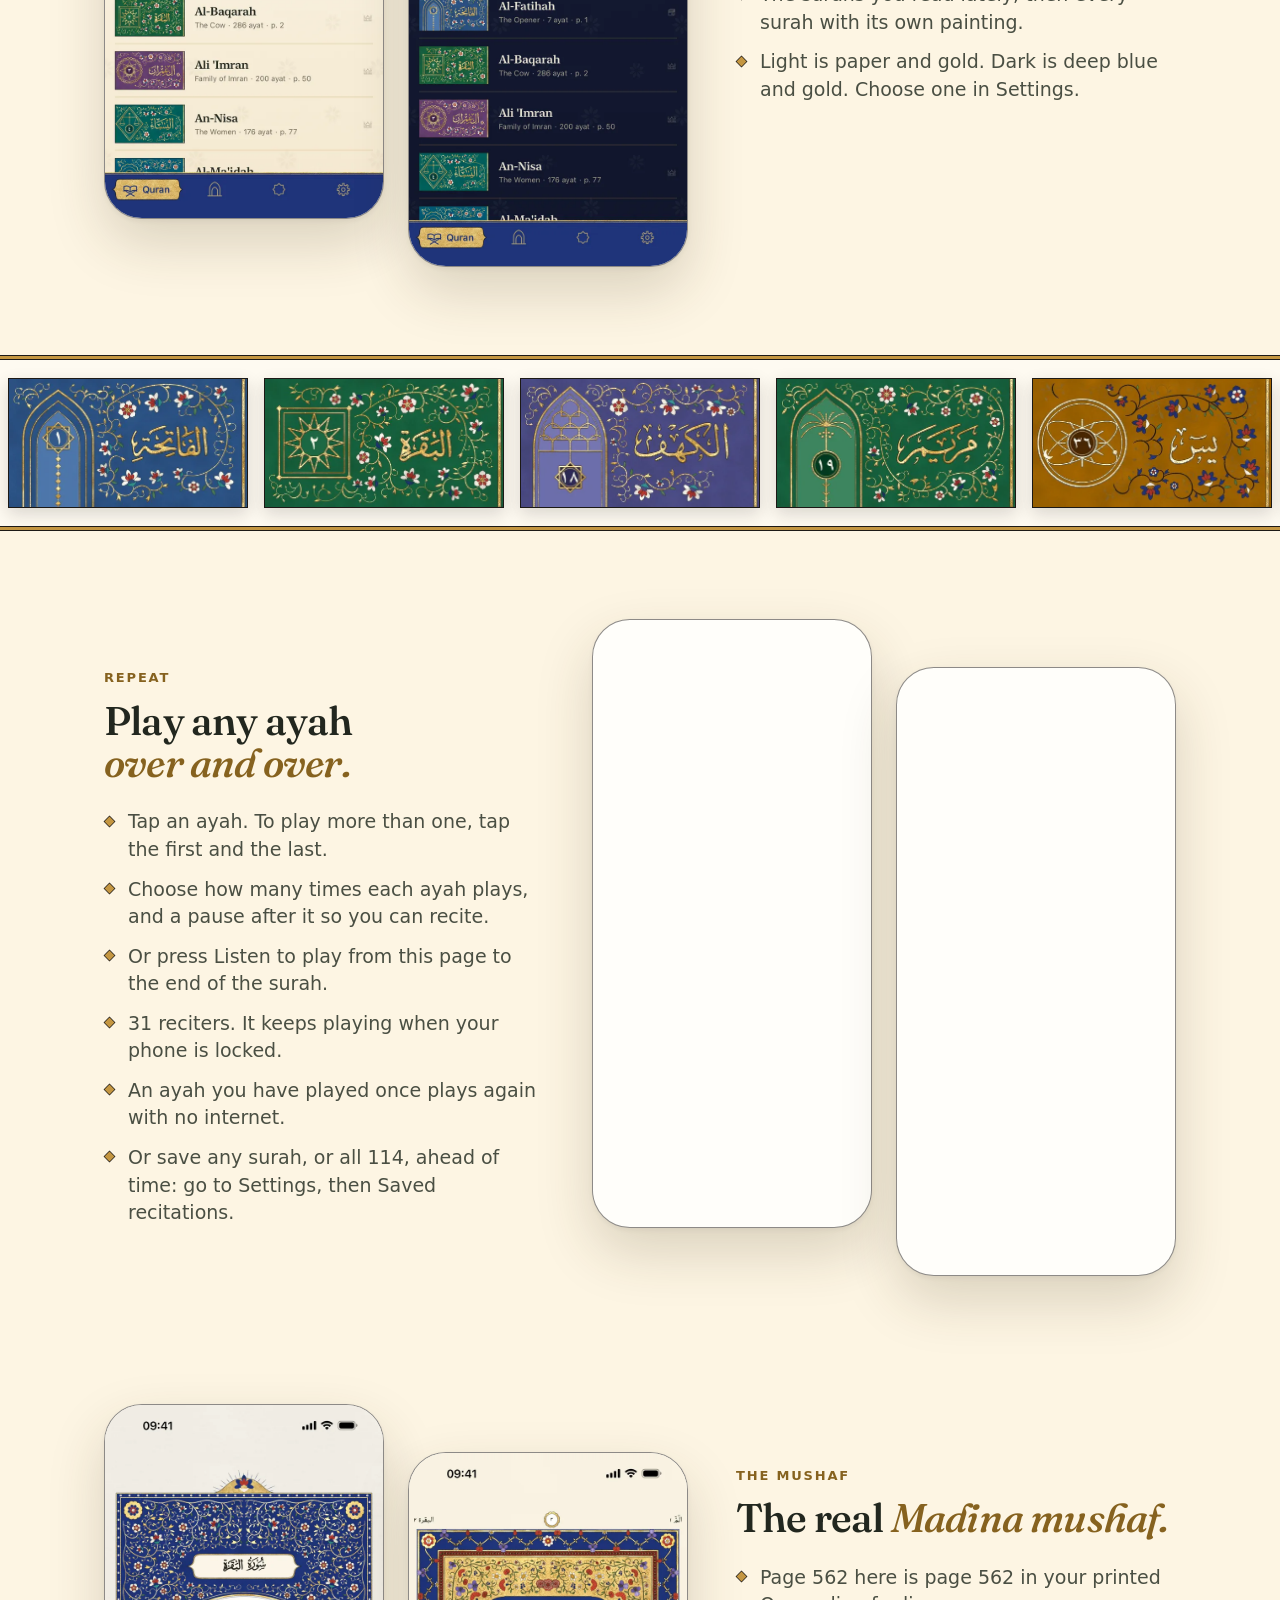
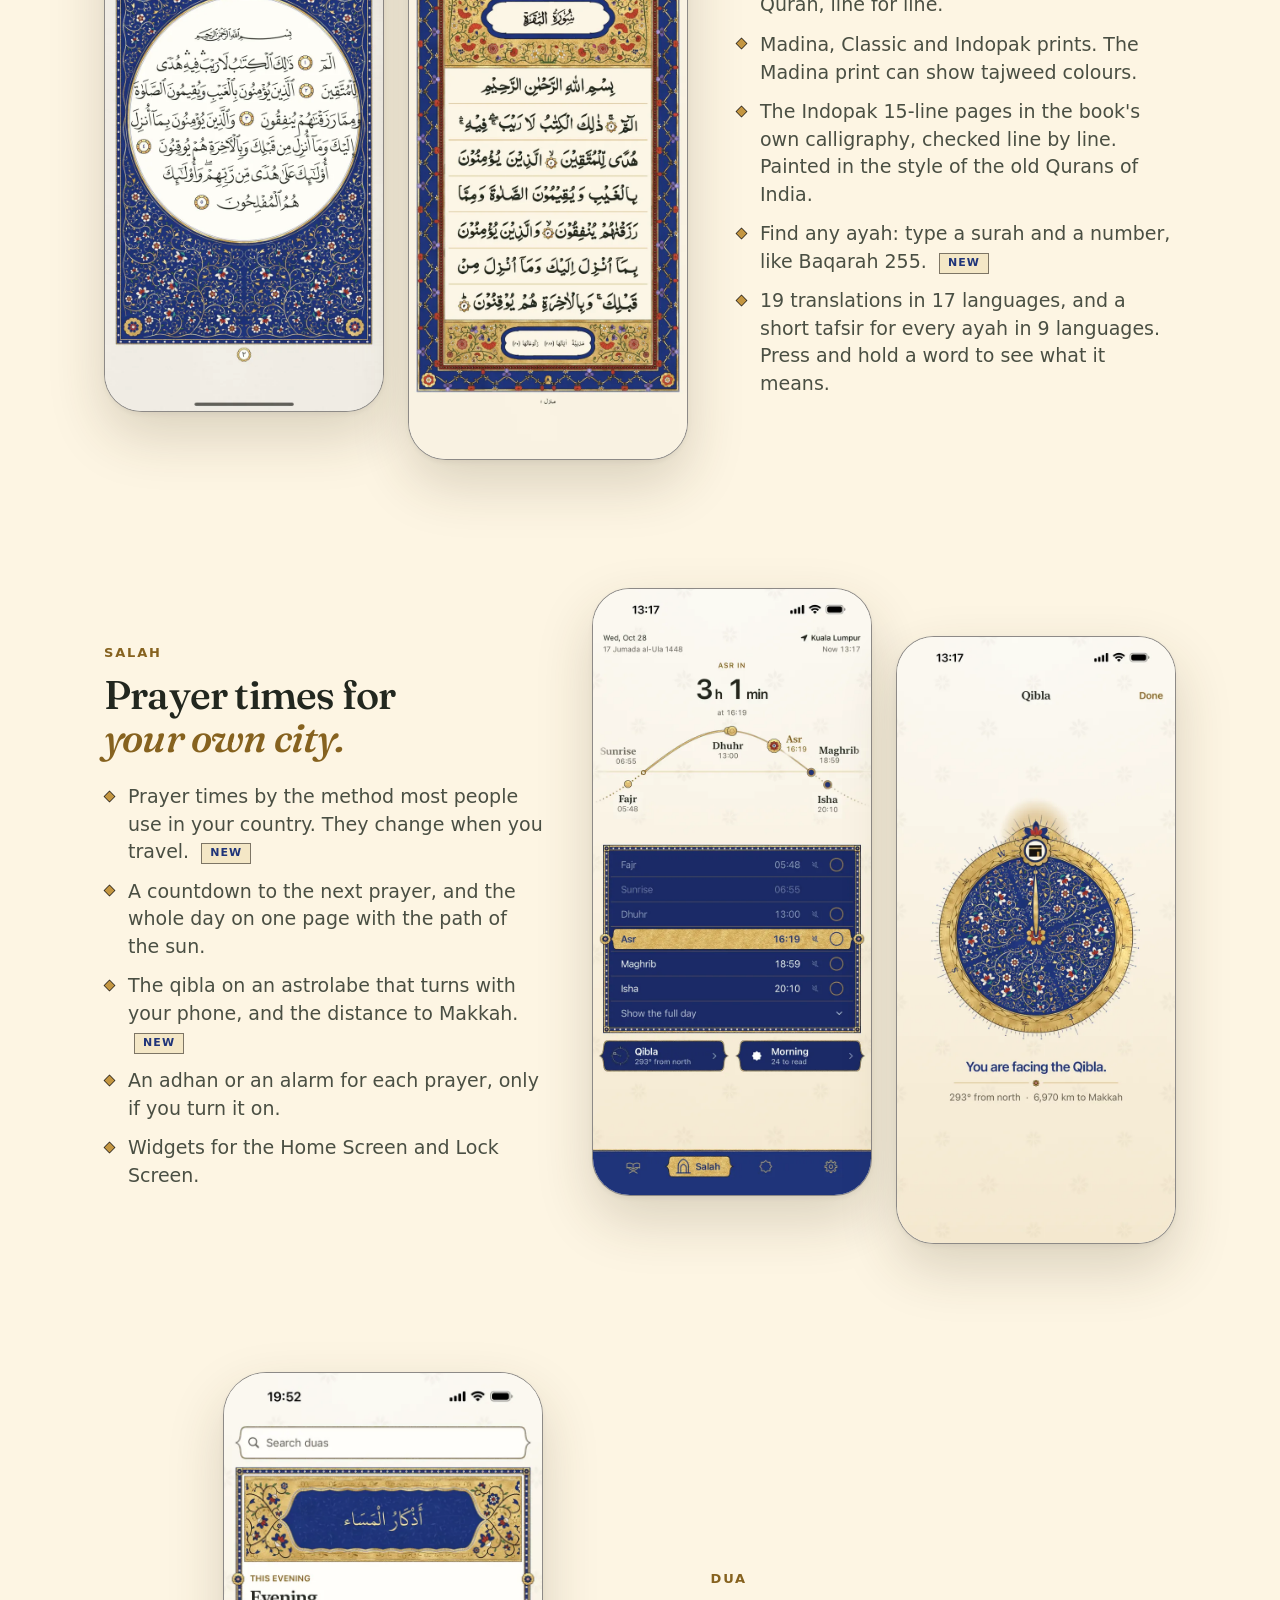
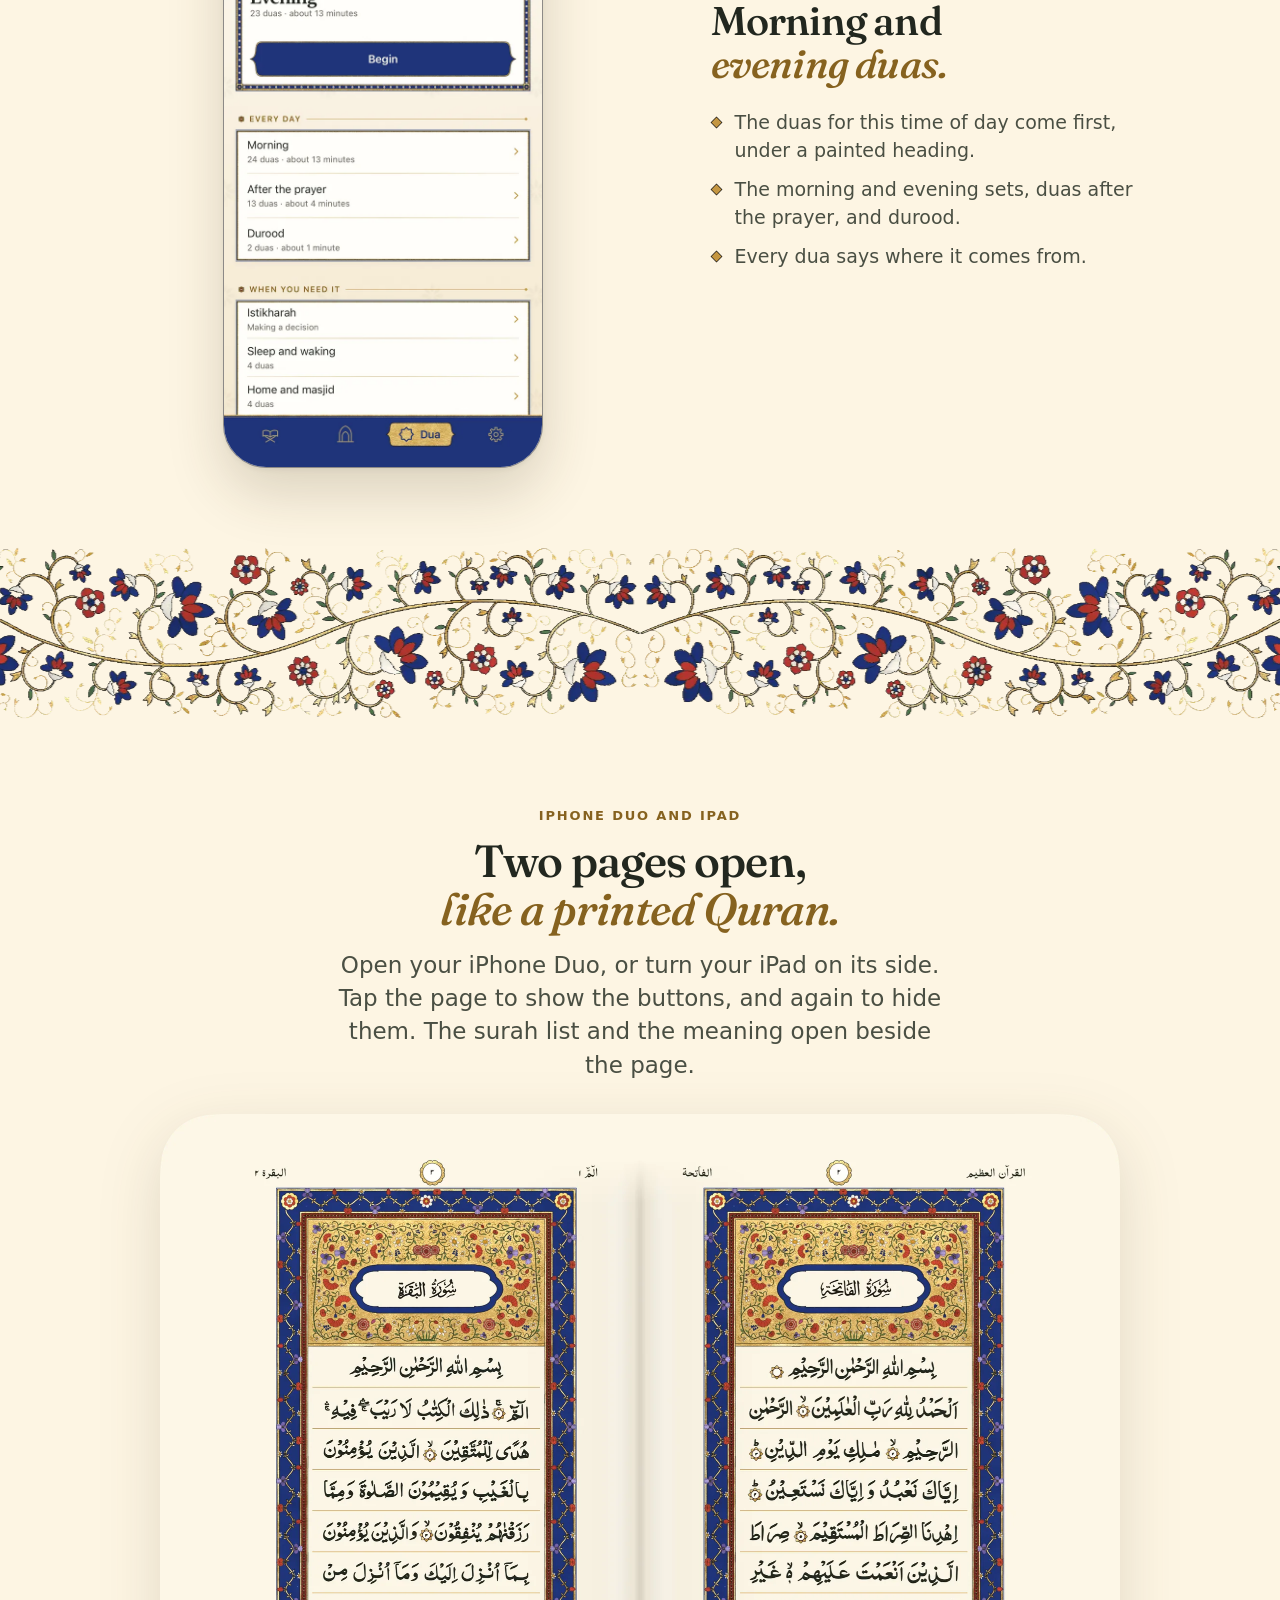
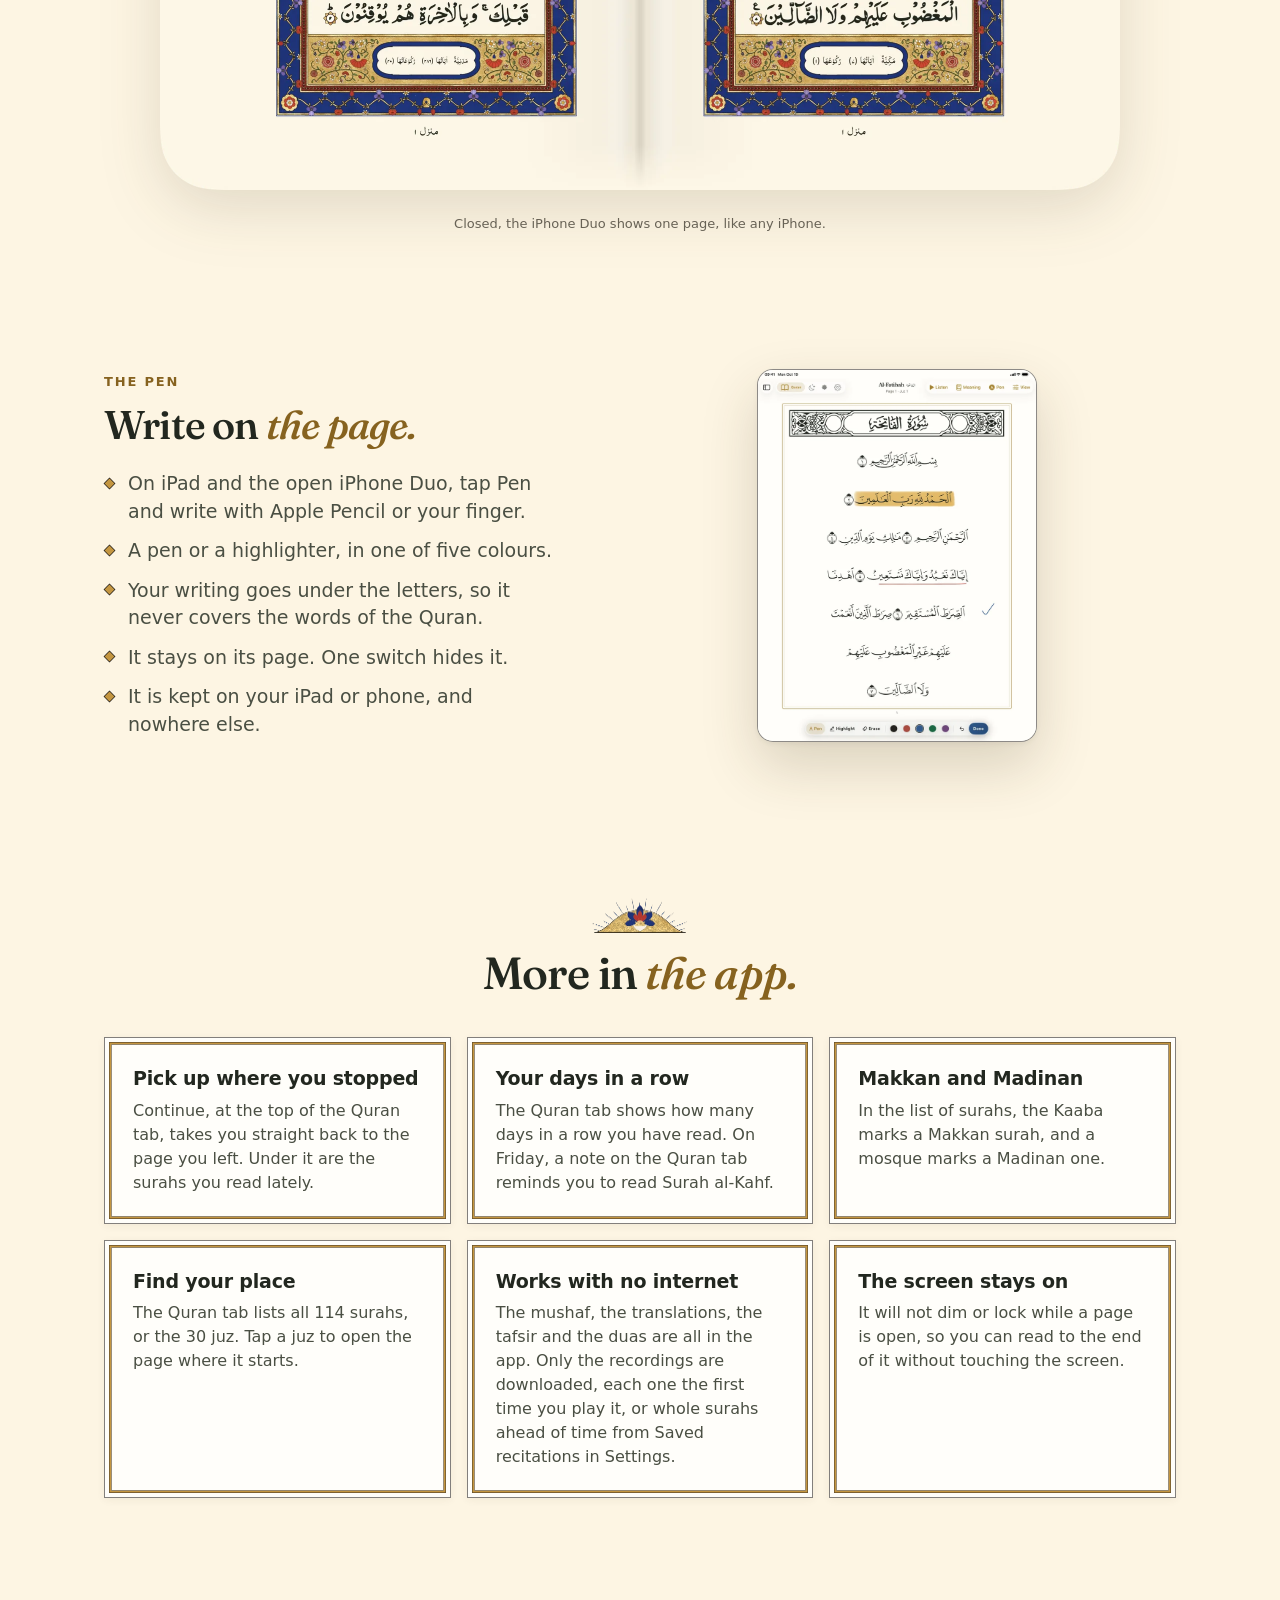
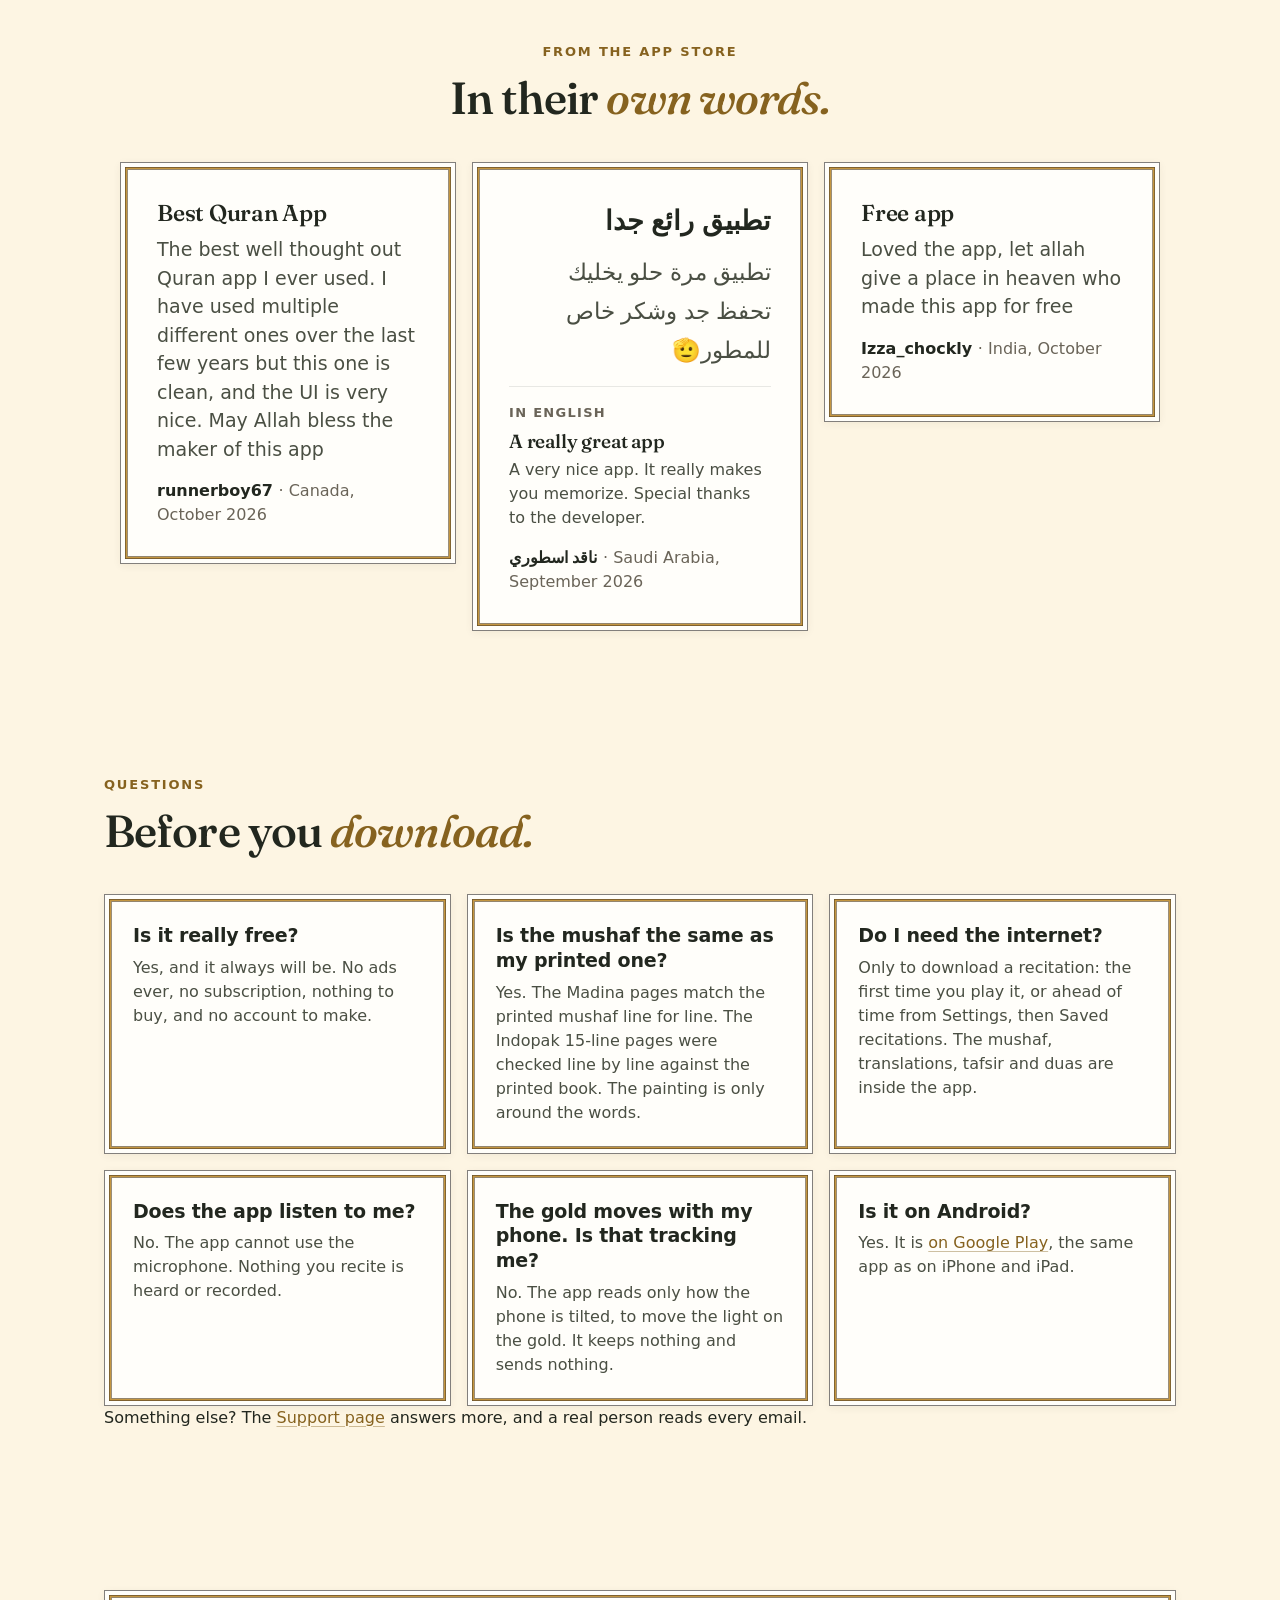
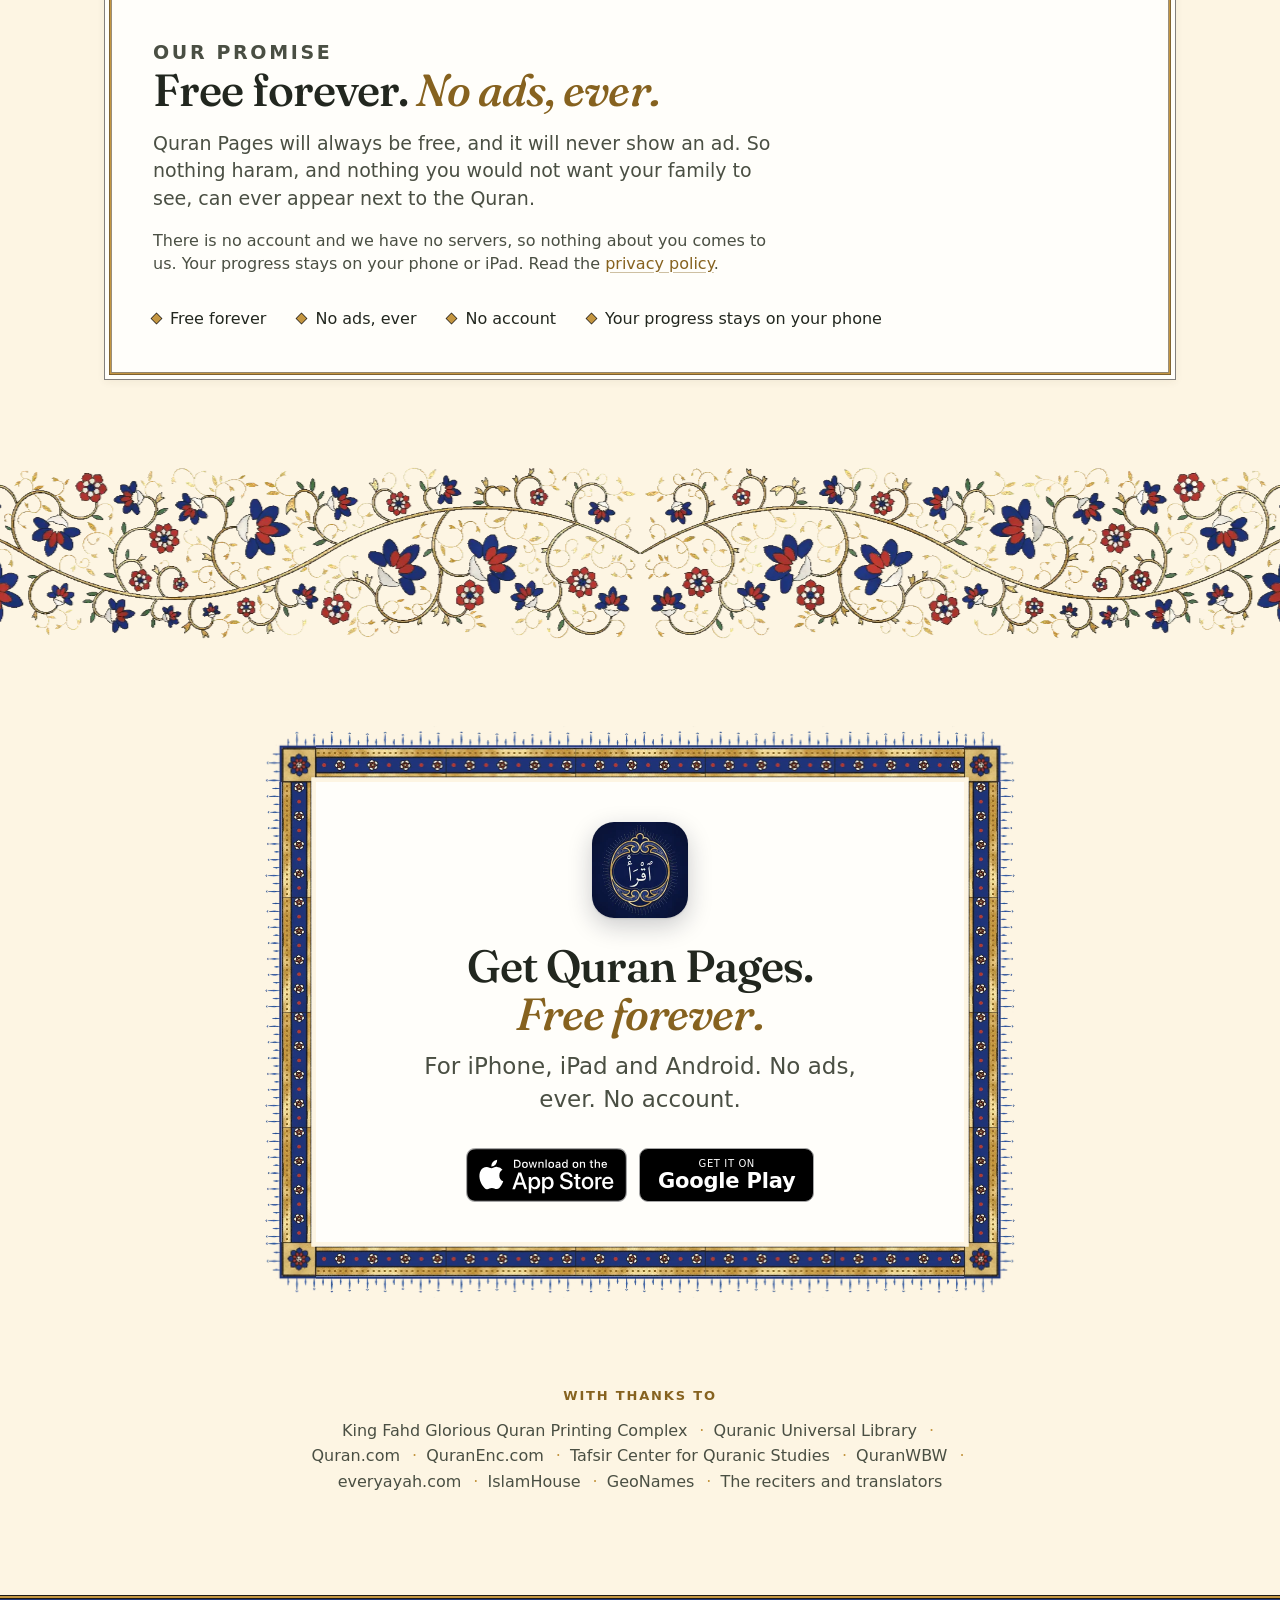
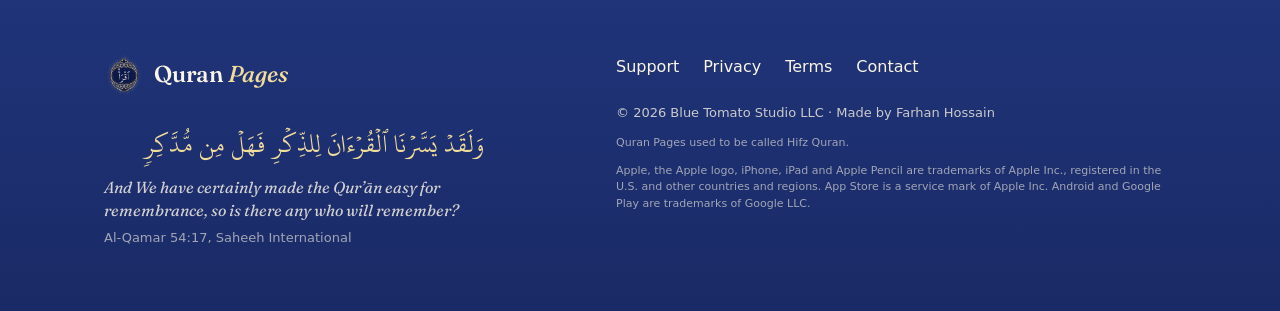
==== commit fce3082b: "The site takes the store kit's 4.0 reshoot The screens from the store kit's reshoot of 27 October (f" ====
--- a/index.html
+++ b/index.html
@@ -144,11 +144,11 @@
       <div class="media two reveal later">
         <picture>
           <source srcset="assets/shots/quran-day.webp" type="image/webp">
-          <img class="phone" src="assets/shots/quran-day.jpg" width="660" height="1434" alt="The Quran tab in Light: Continue with Al-Baqarah, the surahs read lately, and each surah with its own painting" loading="lazy" decoding="async">
+          <img class="phone" src="assets/shots/quran-day.jpg" width="660" height="1434" alt="The Quran tab in Light: Continue with Al-Baqarah on a deep blue panel with Listen and Repeat, the surahs read lately as four round paintings, and the list of surahs" loading="lazy" decoding="async">
         </picture>
         <picture>
           <source srcset="assets/shots/quran-night.webp" type="image/webp">
-          <img class="phone" src="assets/shots/quran-night.jpg" width="660" height="1434" alt="The Quran tab in Dark, deep blue and gold: Continue with Al-Mulk, the surahs read lately, and the list of surahs" loading="lazy" decoding="async">
+          <img class="phone" src="assets/shots/quran-night.jpg" width="660" height="1434" alt="The Quran tab in Dark, deep blue and gold: Continue with Al-Baqarah, the surahs read lately, and the list of surahs" loading="lazy" decoding="async">
         </picture>
       </div>
     </div>
@@ -232,13 +232,15 @@
           <li>19 translations in 17 languages, and a short tafsir for every ayah in 9 languages. Press and hold a word to see what it means.</li>
         </ul>
       </div>
-      <div class="media one reveal later">
+      <div class="media two reveal later">
         <picture>
           <source srcset="assets/shots/baqarah.webp" type="image/webp">
           <img class="phone" src="assets/shots/baqarah.jpg" width="660" height="1434" alt="The opening of Al-Baqarah on page 2, its first five ayat in a clean oval inside a painted gold and blue page" loading="lazy" decoding="async">
         </picture>
-        <!-- The Indopak page in its Mughal painting goes beside it (shots/indopak)
-             once the store kit has shot it from the 4.0 build. -->
+        <picture>
+          <source srcset="assets/shots/indopak.webp" type="image/webp">
+          <img class="phone" src="assets/shots/indopak.jpg" width="660" height="1434" alt="The opening of Al-Baqarah in the Indopak 15-line mushaf, in the printed book's own calligraphy, framed in a Mughal painting of red, gold and blue flowers" loading="lazy" decoding="async">
+        </picture>
       </div>
     </div>
   </section>
@@ -260,11 +262,11 @@
       <div class="media two reveal later">
         <picture>
           <source srcset="assets/shots/salah.webp" type="image/webp">
-          <img class="phone" src="assets/shots/salah.jpg" width="660" height="1434" alt="The Salah tab in Los Angeles: Maghrib in 2 hours 13 minutes, the path of the sun through the day, and the prayer times" loading="lazy" decoding="async">
+          <img class="phone" src="assets/shots/salah.jpg" width="660" height="1434" alt="The Salah tab in Kuala Lumpur: Asr in 3 hours 1 minute, the path of the sun through the day in gold, and the prayer times" loading="lazy" decoding="async">
         </picture>
         <picture>
           <source srcset="assets/shots/qibla.webp" type="image/webp">
-          <img class="phone" src="assets/shots/qibla.jpg" width="660" height="1434" alt="The qibla as a gold and lapis astrolabe: You are facing the Qibla, 49 degrees from north, 11,150 km to Makkah" loading="lazy" decoding="async">
+          <img class="phone" src="assets/shots/qibla.jpg" width="660" height="1434" alt="The qibla as a gold and blue astrolabe: You are facing the Qibla, 293 degrees from north, 6,970 km to Makkah" loading="lazy" decoding="async">
         </picture>
       </div>
     </div>
@@ -308,8 +310,7 @@
         and again to hide them. The surah list and the meaning open beside the page.</p>
       </div>
       <picture class="reveal later">
-        <source srcset="assets/shots/duo-spread.webp" type="image/webp">
-        <img class="duo" src="assets/shots/duo-spread.png" width="1920" height="1351" alt="An open iPhone Duo with pages 1 and 2 side by side: Al-Fatihah on the right and the start of Al-Baqarah on the left" loading="lazy" decoding="async">
+        <img class="duo" src="assets/shots/duo-spread.webp" width="1920" height="1351" alt="An open iPhone Duo with the first two Indopak pages side by side, painted in the Mughal style: Al-Fatihah on the right and the opening of Al-Baqarah on the left" loading="lazy" decoding="async">
       </picture>
       <p class="spread-note">Closed, the iPhone Duo shows one page, like any iPhone.</p>
     </div>
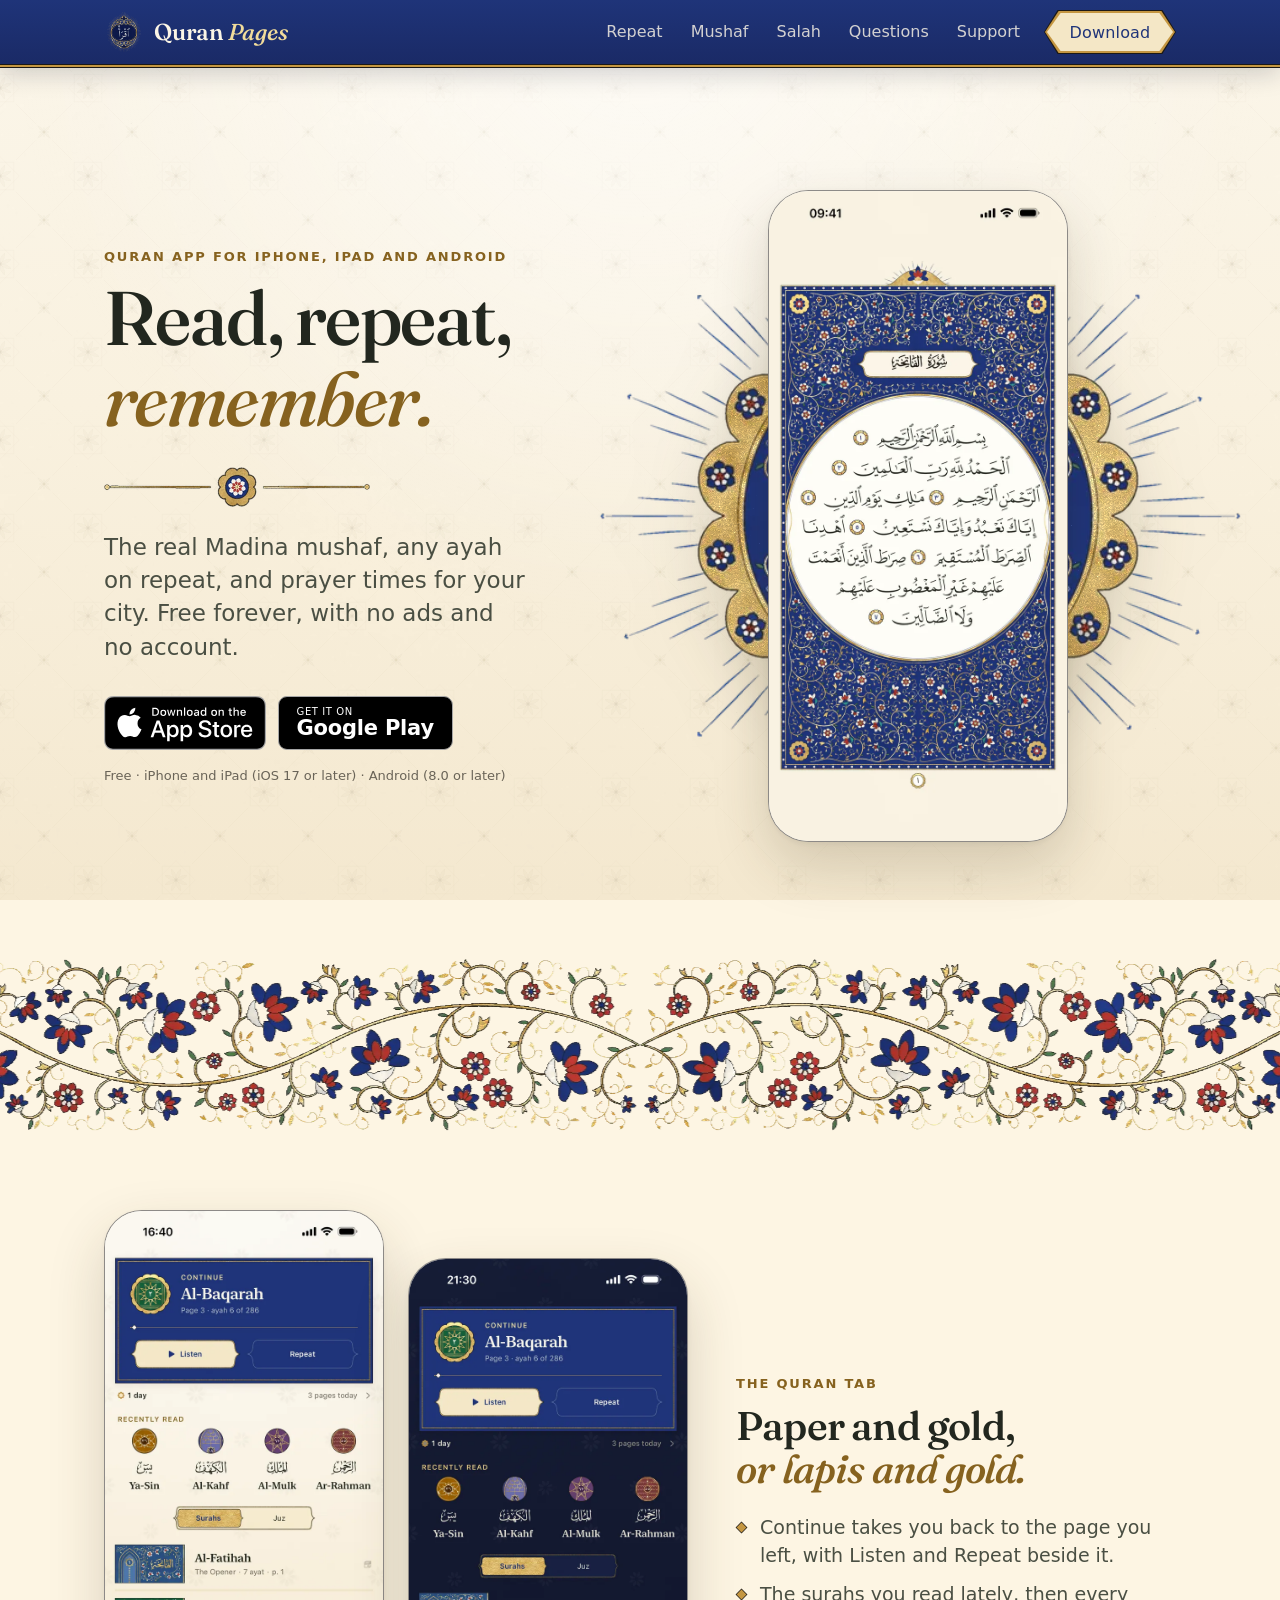
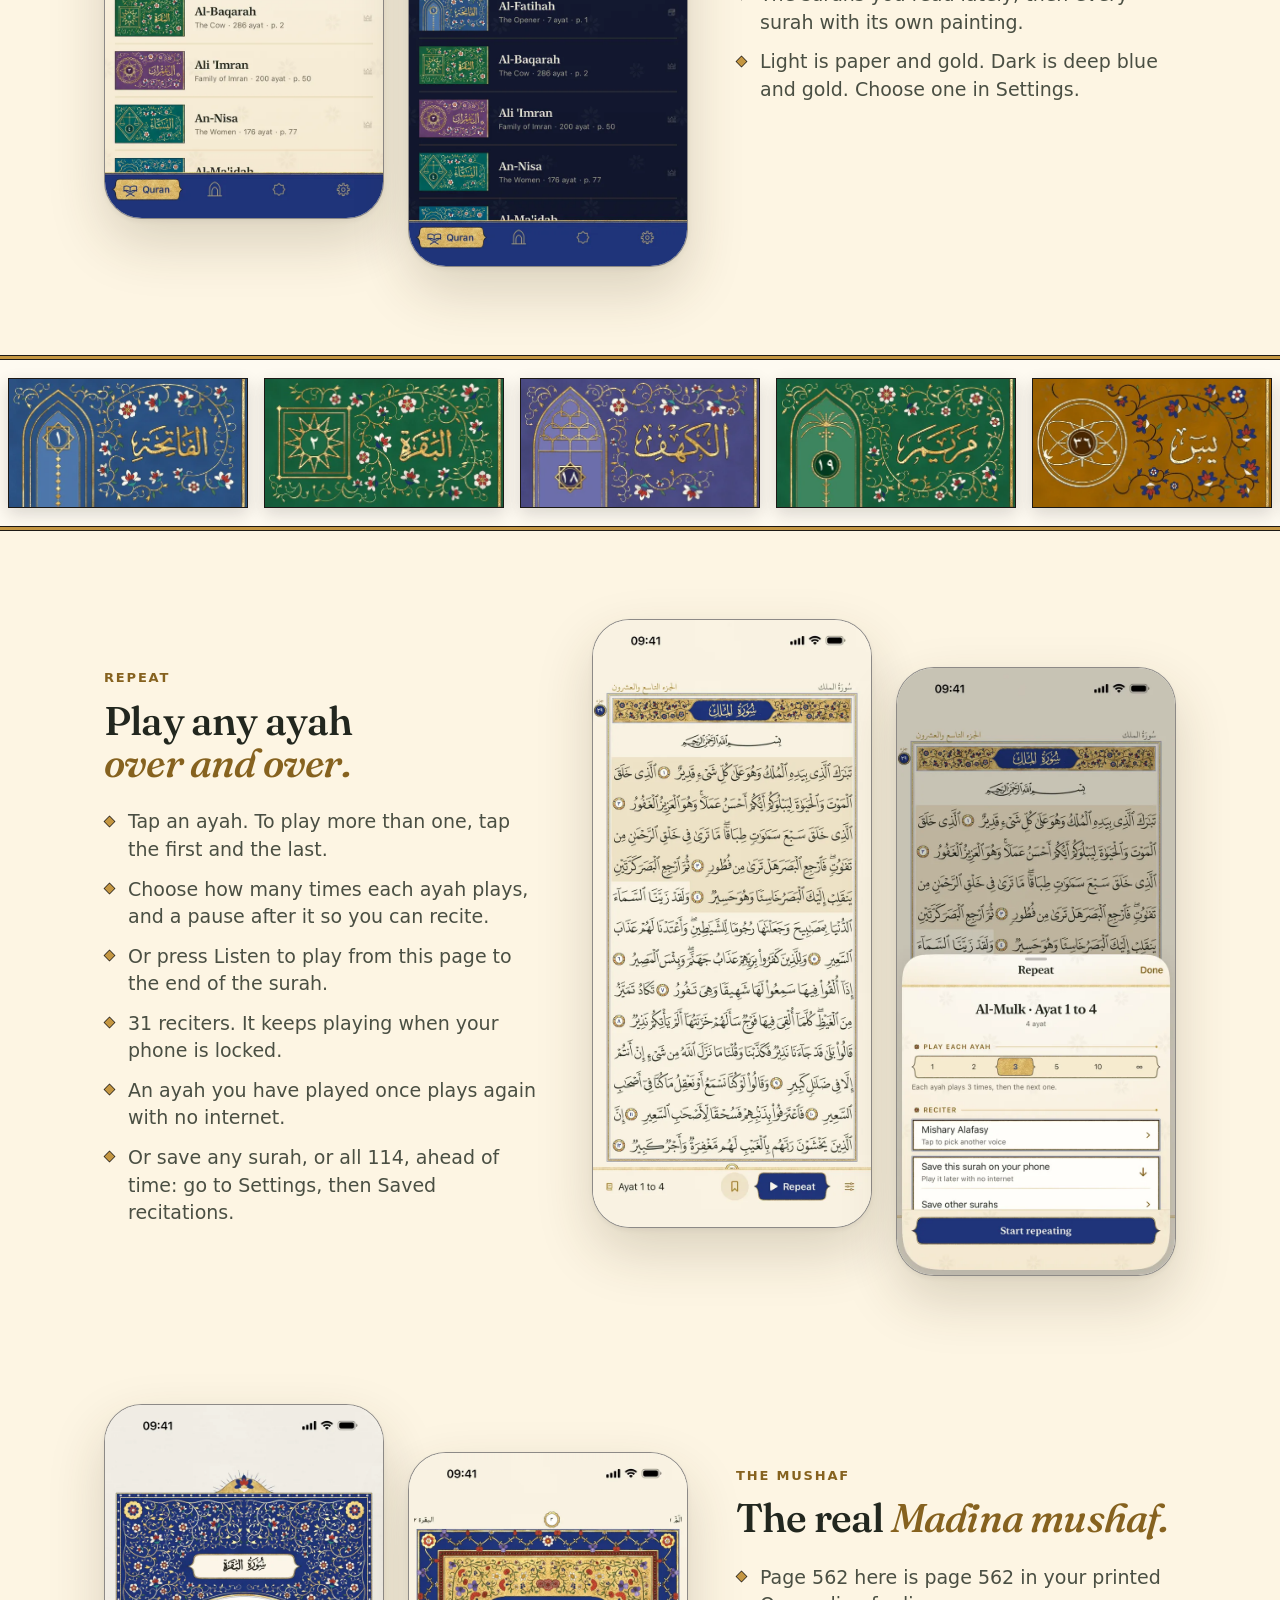
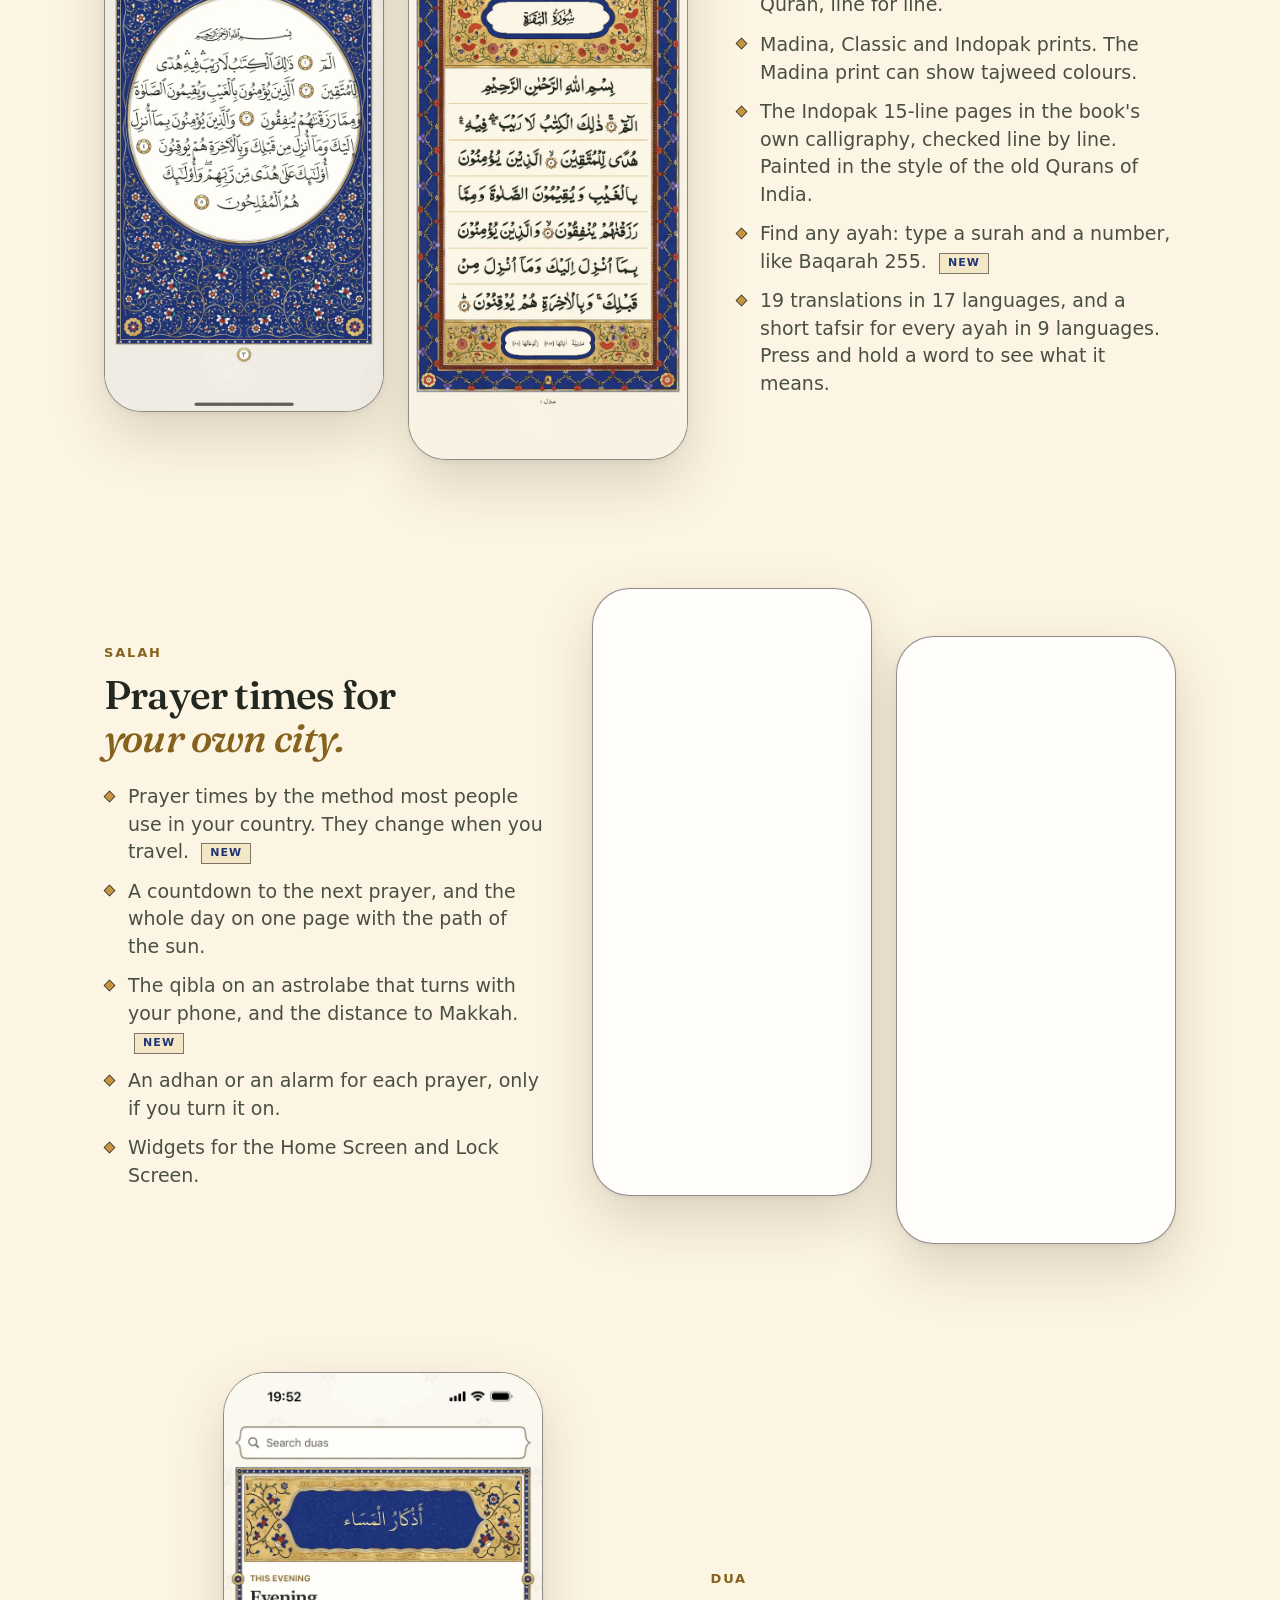
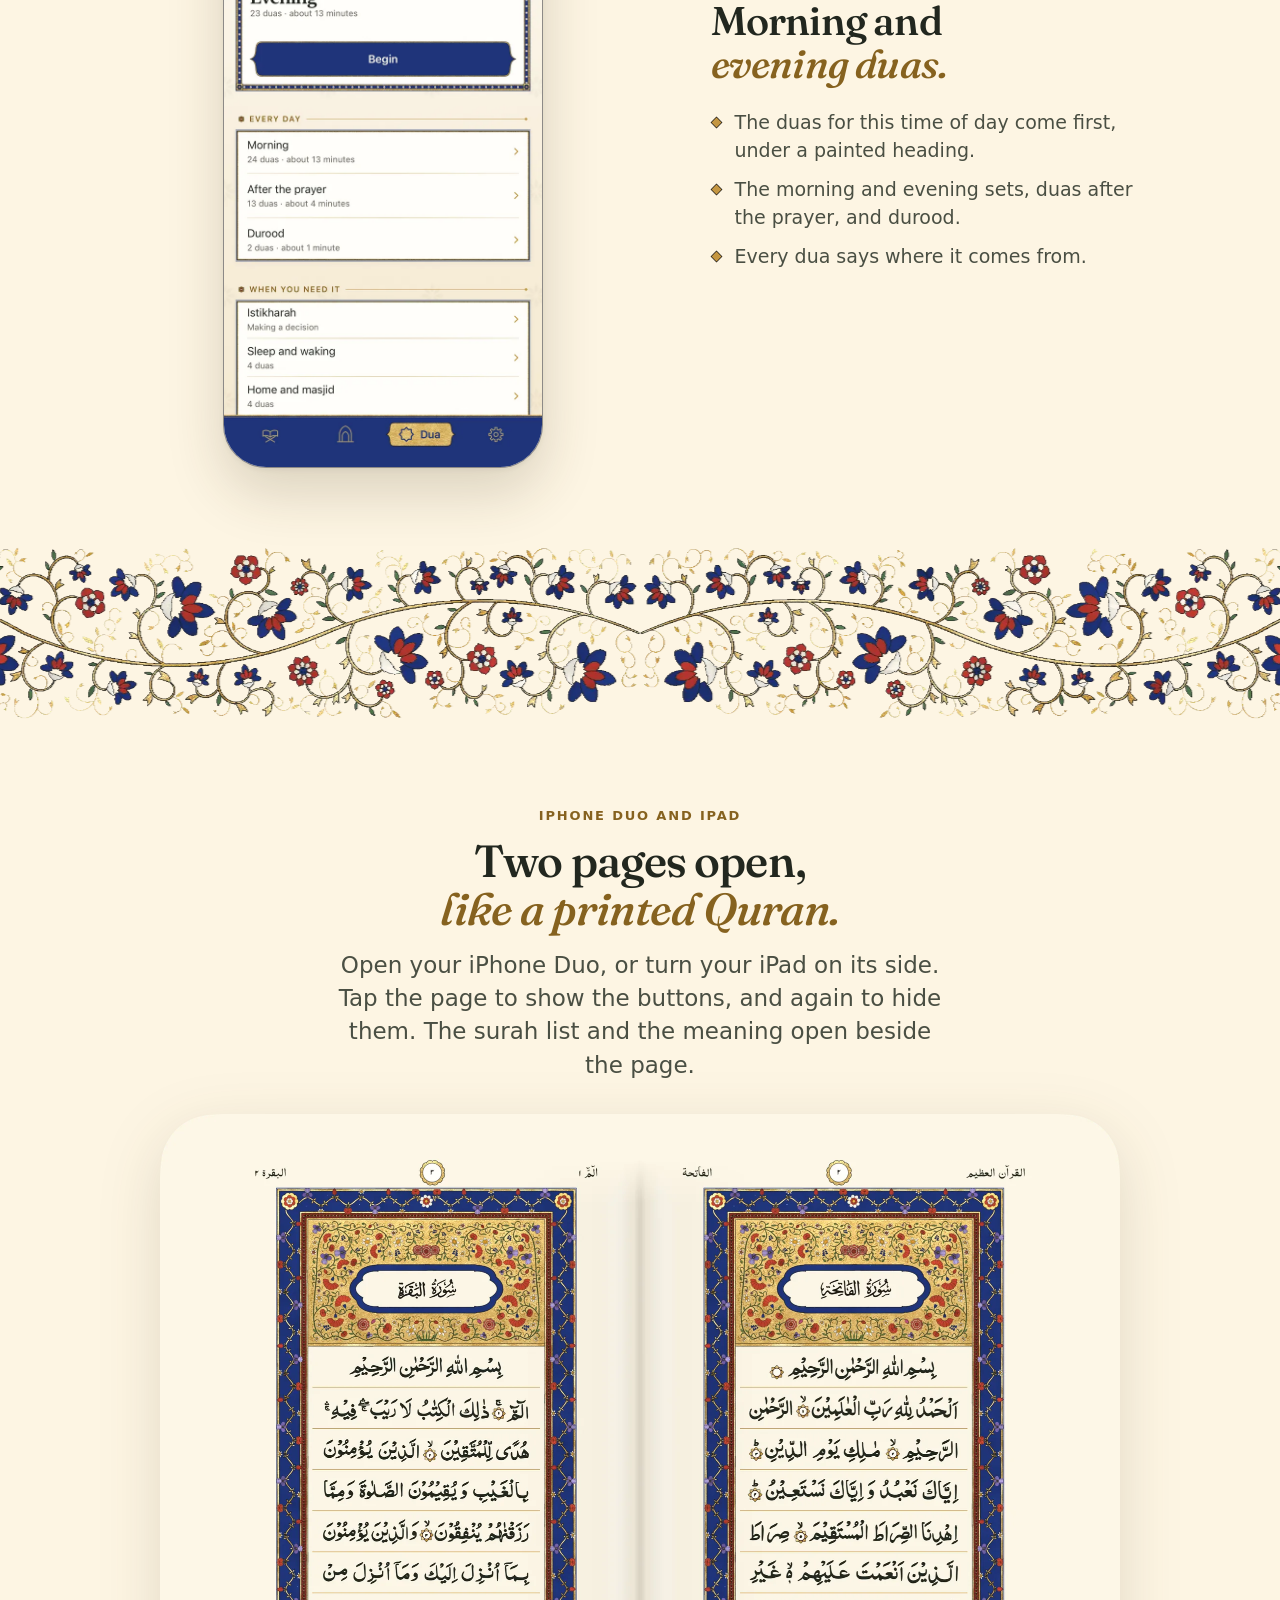
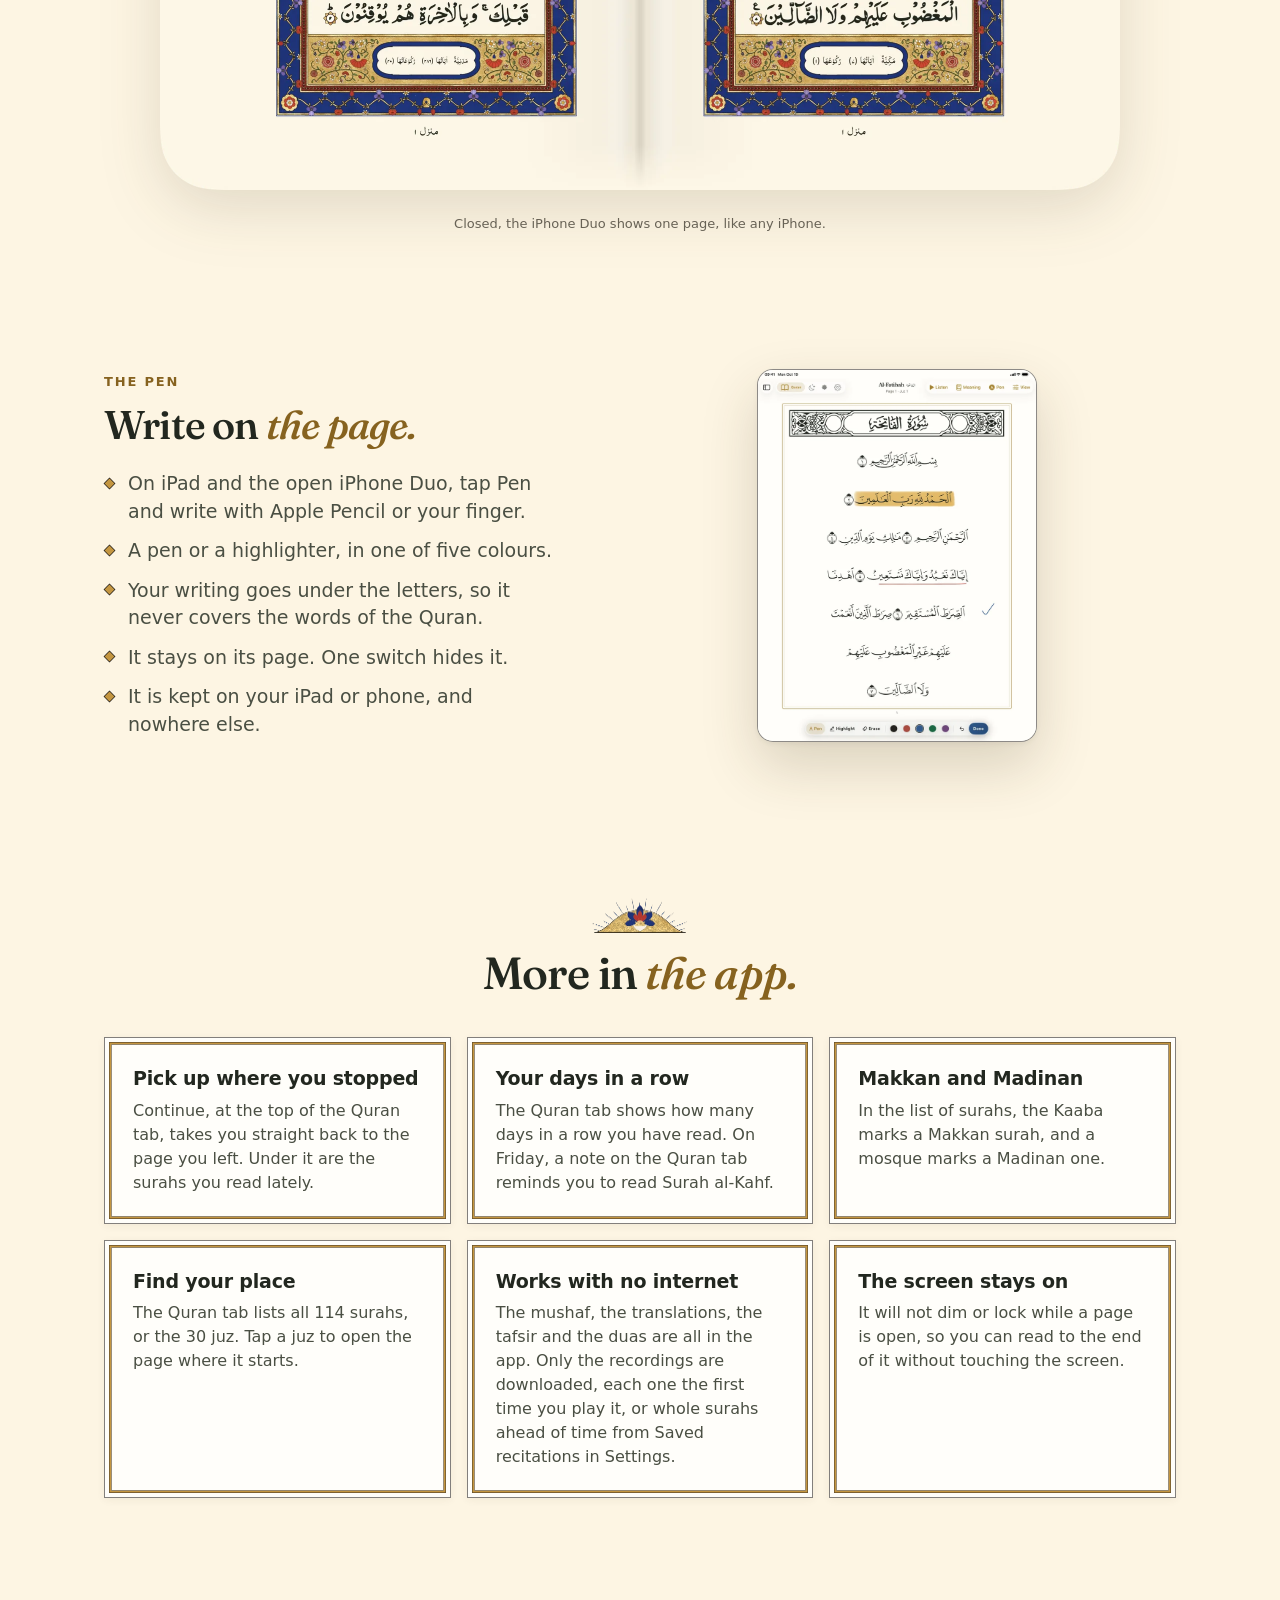
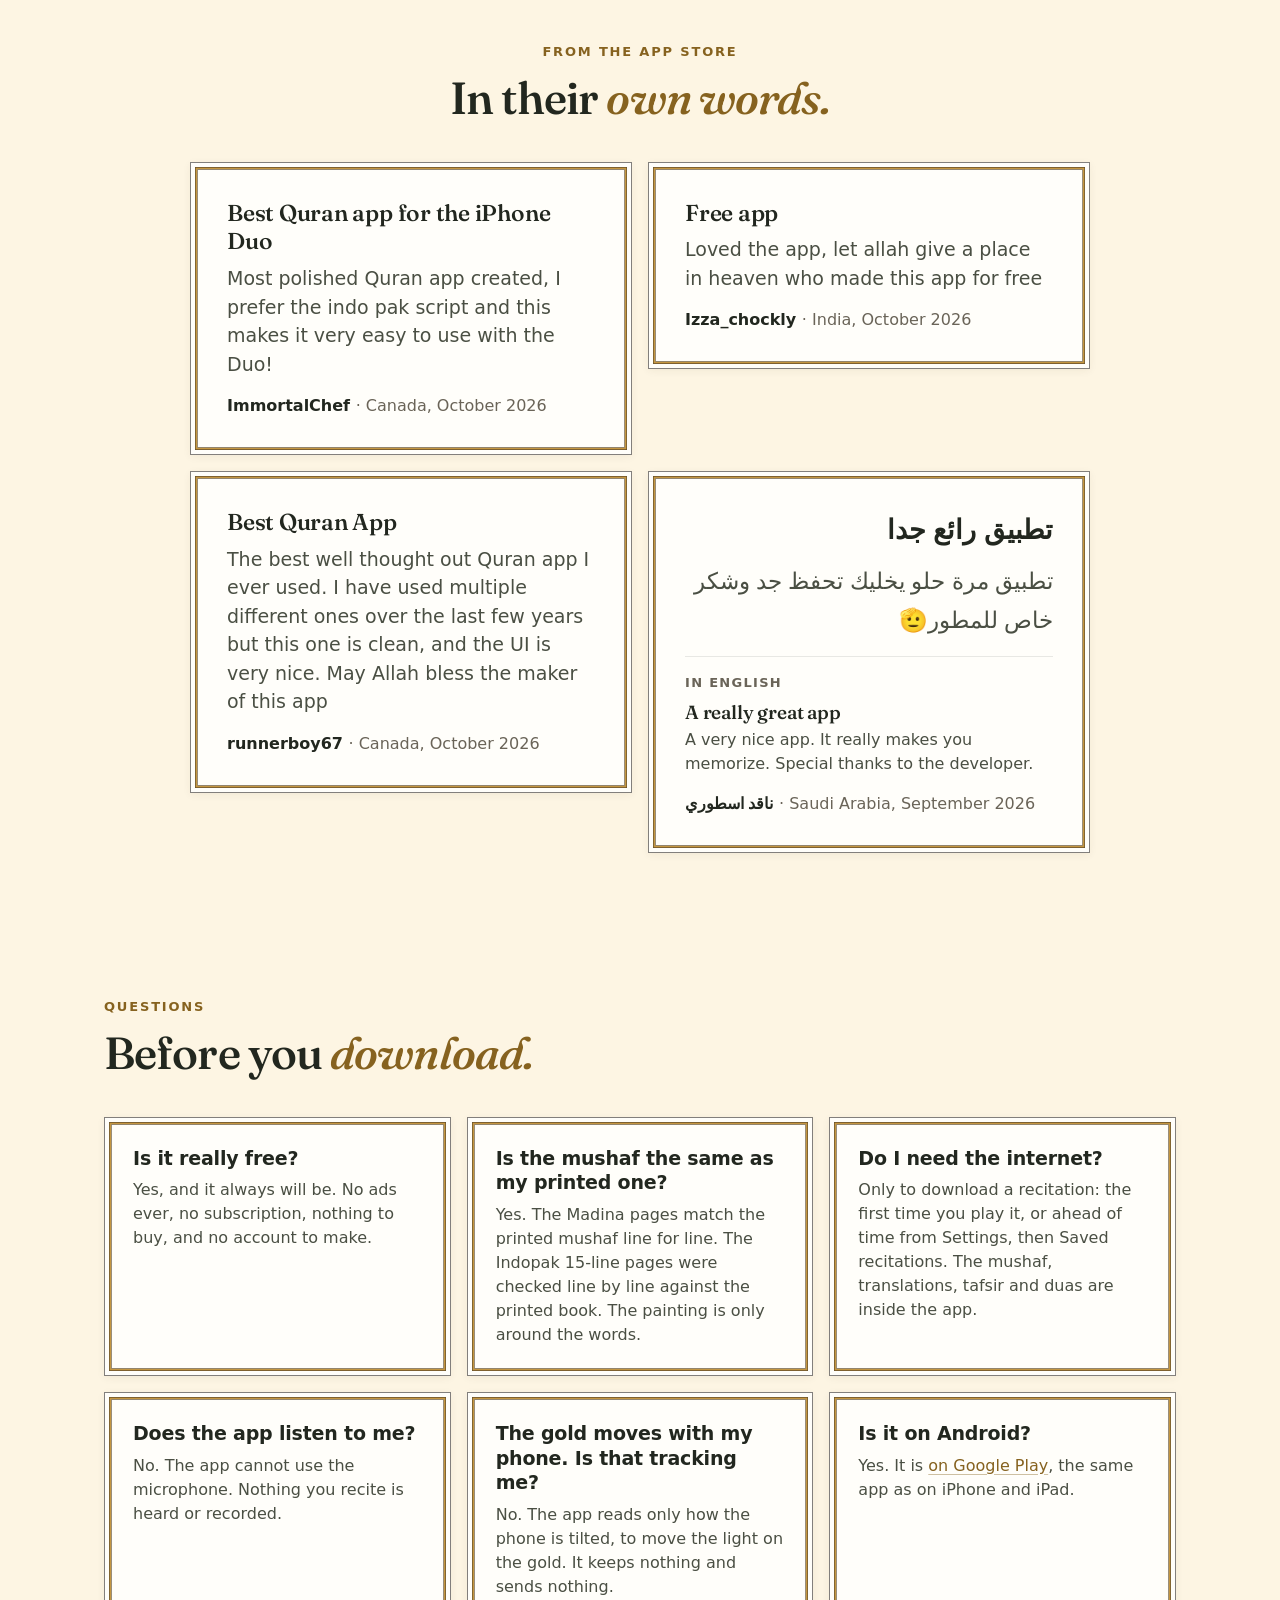
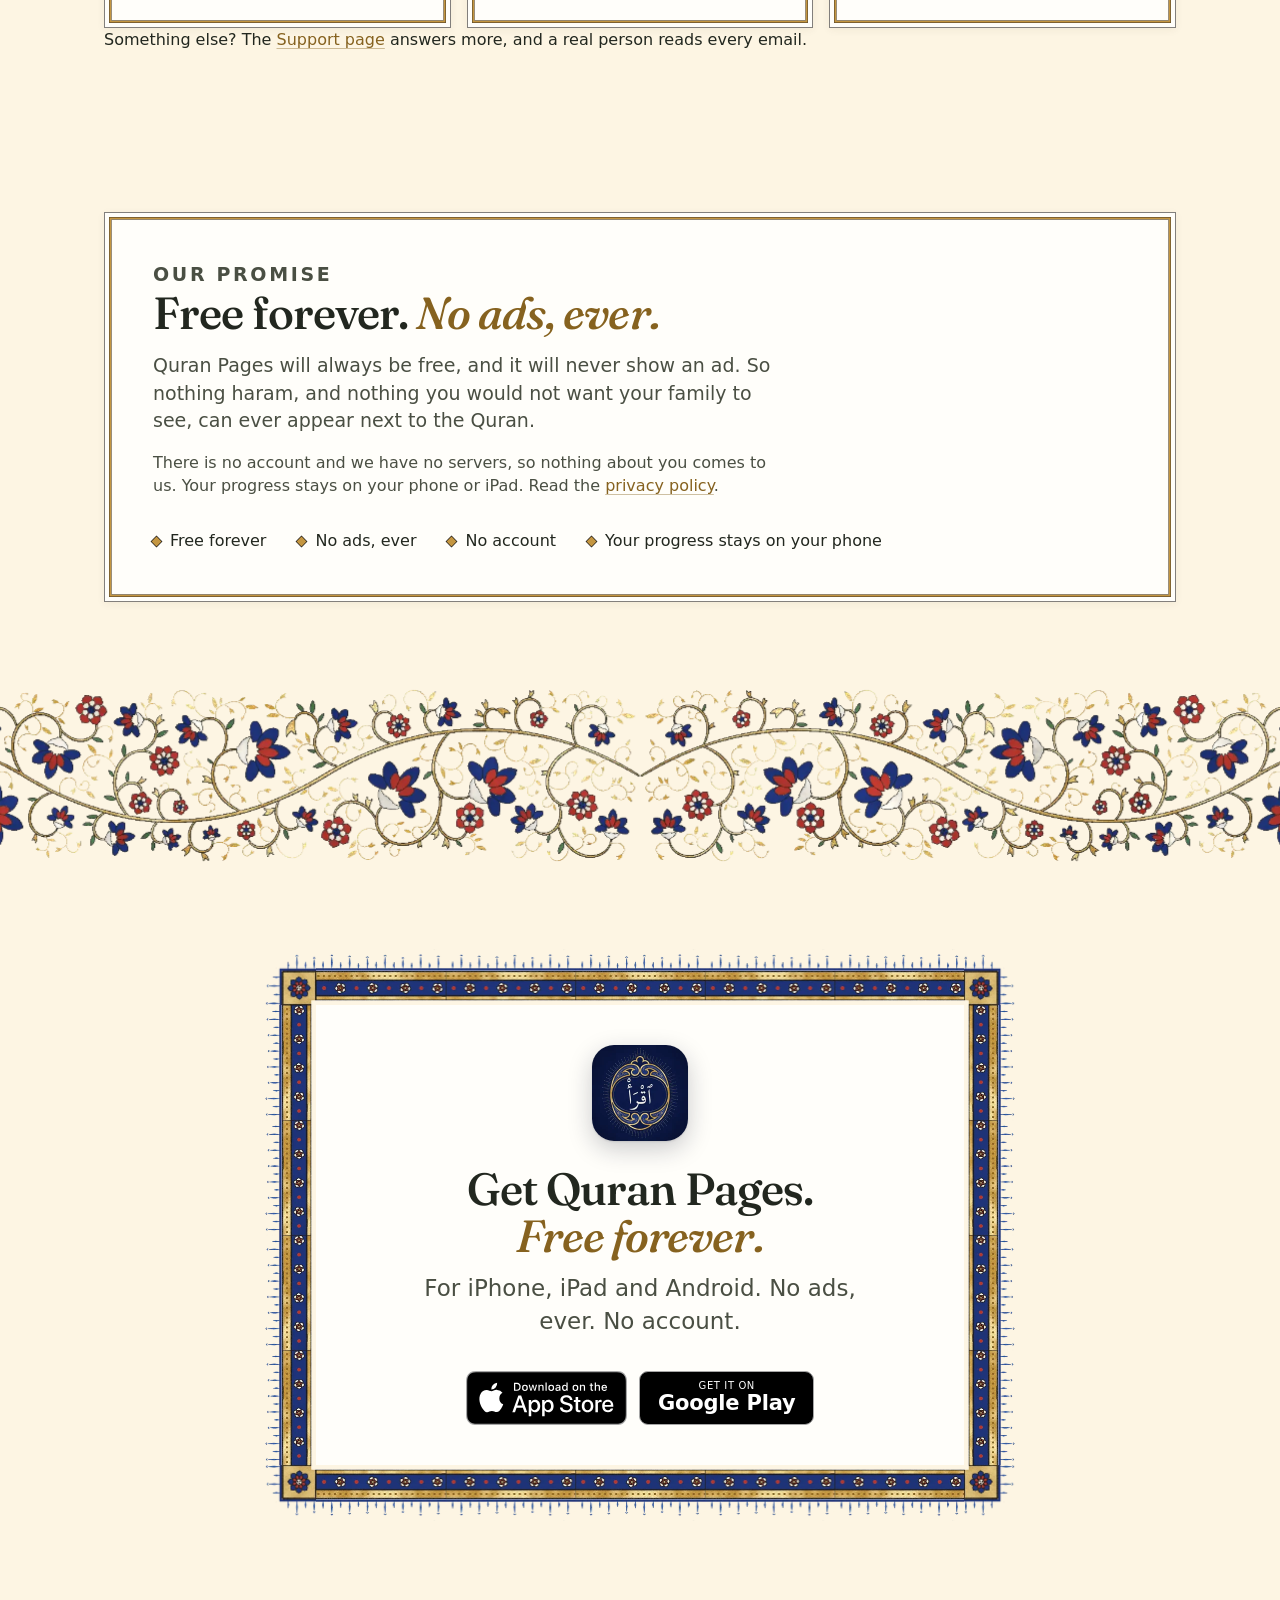
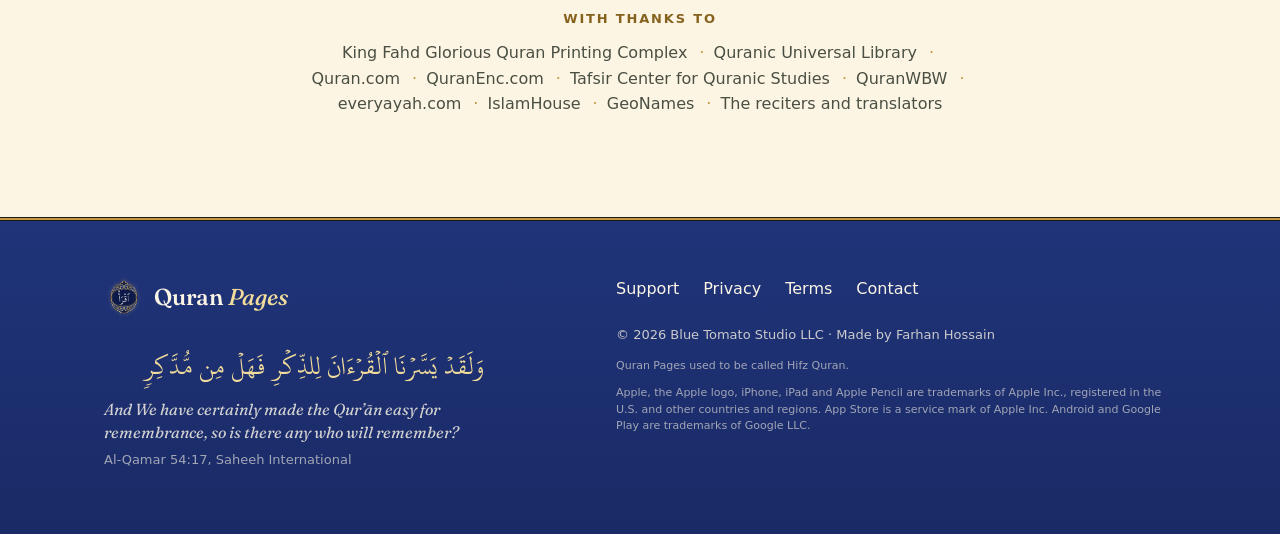
==== commit e71cd8f1: "Every written review: ImmortalChef's, from Canada, joins the other three "Best Quran app for the iPh" ====
--- a/index.html
+++ b/index.html
@@ -61,7 +61,7 @@
 }
 </script>
 <link rel="preload" as="image" href="assets/shots/fatihah.webp" type="image/webp">
-<link rel="stylesheet" href="assets/styles.css?v=20261028">
+<link rel="stylesheet" href="assets/styles.css?v=20261028b">
 </head>
 <body>
 
@@ -378,9 +378,9 @@
   </section>
 
   <!-- REVIEWS: App Store reviews, word for word, with the names the store shows.
-       Only real ones. On 27 October 2026 these three were every written review
-       in every storefront (Google Play shows none yet); the owner asked for
-       all of them. -->
+       Only real ones, newest first. On 28 October 2026 these four were every
+       written review in every storefront (Google Play shows none yet); the
+       owner asked for all of them. -->
   <section id="reviews" class="reviews center">
     <div class="wrap">
       <div class="section-head reveal">
@@ -388,6 +388,20 @@
         <h2>In their <em>own words.</em></h2>
       </div>
       <div class="said">
+        <figure class="review card reveal">
+          <blockquote>
+            <p class="r-title">Best Quran app for the iPhone Duo</p>
+            <p>Most polished Quran app created, I prefer the indo pak script and this makes it very easy to use with the Duo!</p>
+          </blockquote>
+          <figcaption>ImmortalChef <span>· Canada, October 2026</span></figcaption>
+        </figure>
+        <figure class="review card reveal later">
+          <blockquote>
+            <p class="r-title">Free app</p>
+            <p>Loved the app, let allah give a place in heaven who made this app for free</p>
+          </blockquote>
+          <figcaption>Izza_chockly <span>· India, October 2026</span></figcaption>
+        </figure>
         <figure class="review card reveal">
           <blockquote>
             <p class="r-title">Best Quran App</p>
@@ -407,13 +421,6 @@
           </div>
           <figcaption><bdi lang="ar">ناقد اسطوري</bdi> <span>· Saudi Arabia, September 2026</span></figcaption>
         </figure>
-        <figure class="review card reveal later">
-          <blockquote>
-            <p class="r-title">Free app</p>
-            <p>Loved the app, let allah give a place in heaven who made this app for free</p>
-          </blockquote>
-          <figcaption>Izza_chockly <span>· India, October 2026</span></figcaption>
-        </figure>
     </div>
   </section>
 
--- a/assets/styles.css
+++ b/assets/styles.css
@@ -384,7 +384,7 @@
 .note p { font-size: 16px; color: var(--ink2); margin: 0; }
 
 /* ---- reviews: what people wrote on the App Store, word for word ---- */
-.said { display: grid; grid-template-columns: repeat(3, minmax(0, 1fr)); align-items: start; gap: 16px; max-width: 1040px; margin: 40px auto 0; text-align: start; }
+.said { display: grid; grid-template-columns: repeat(2, minmax(0, 1fr)); align-items: start; gap: 16px; max-width: 900px; margin: 40px auto 0; text-align: start; }
 .review { margin: 0; padding: 36px; display: flex; flex-direction: column; gap: 16px; }
 .review blockquote { margin: 0; }
 .review p { font-size: 19px; line-height: 1.5; color: var(--ink2); margin: 0; }
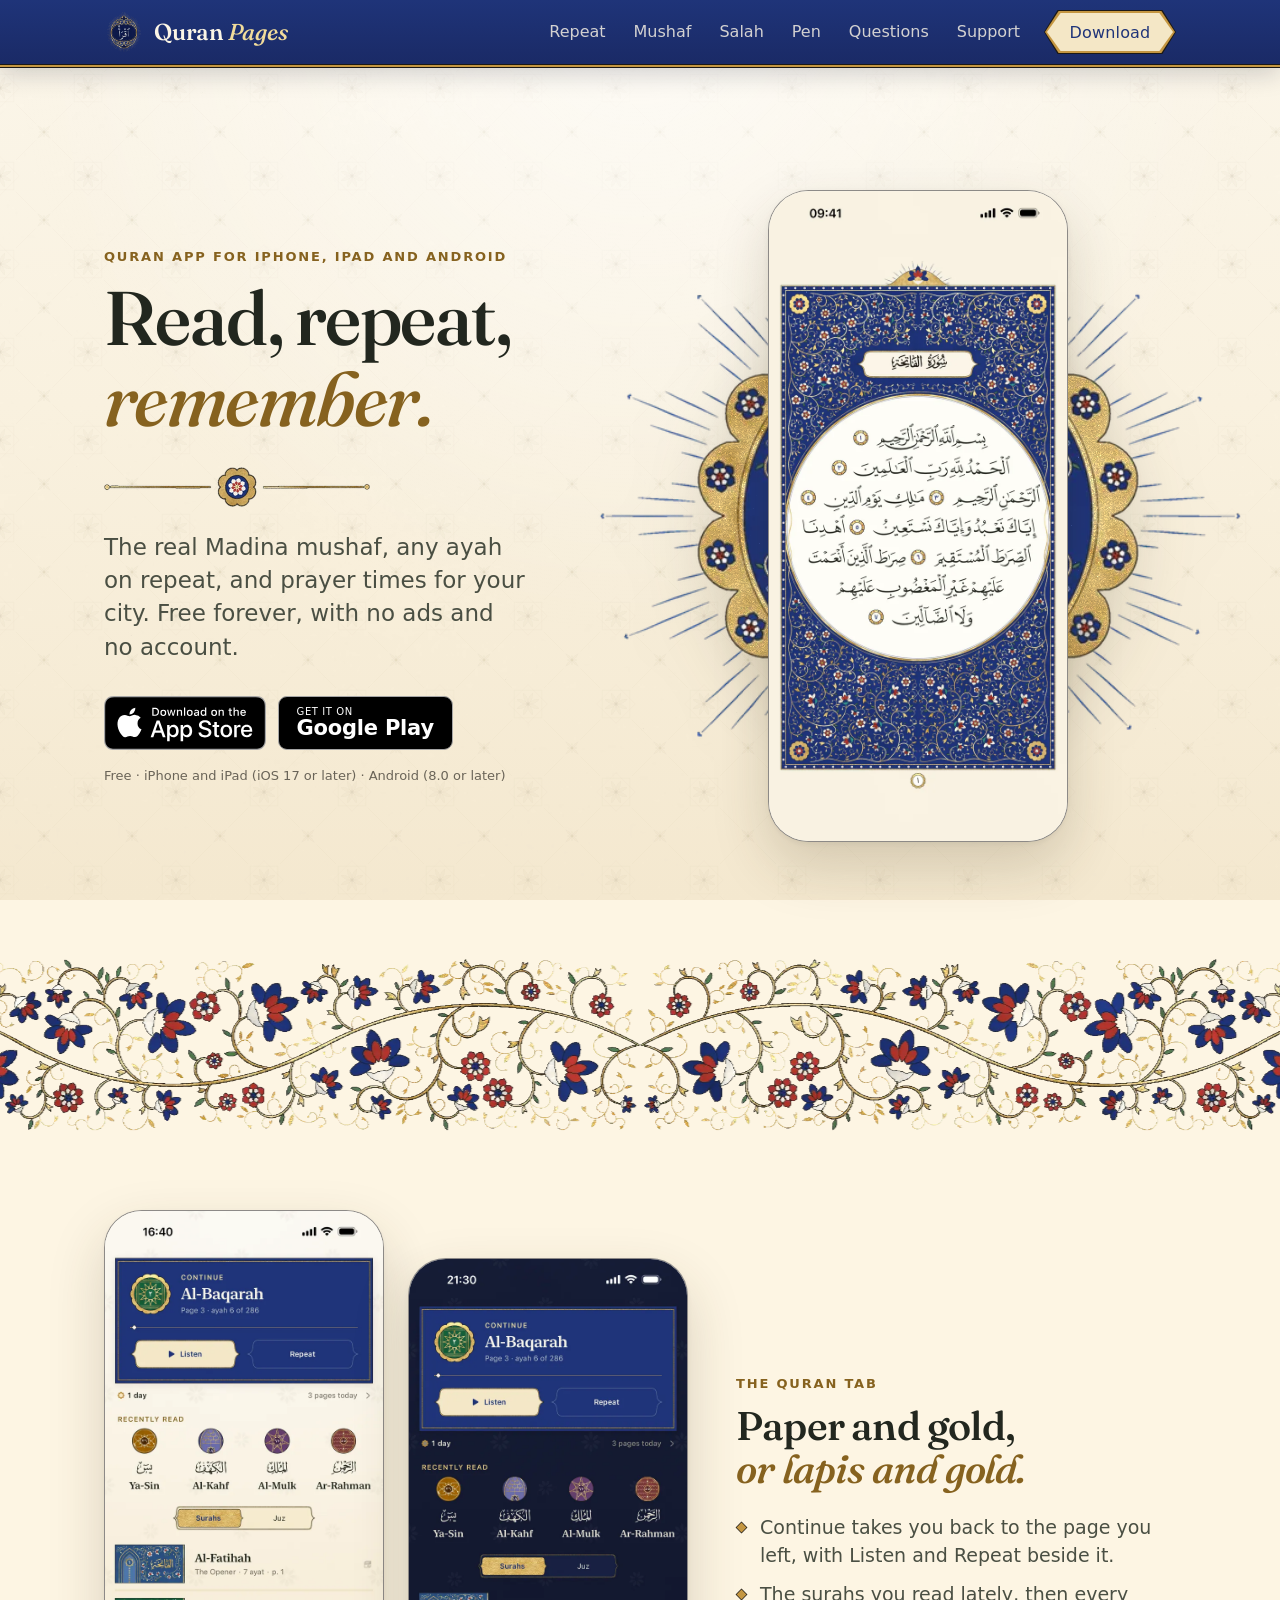
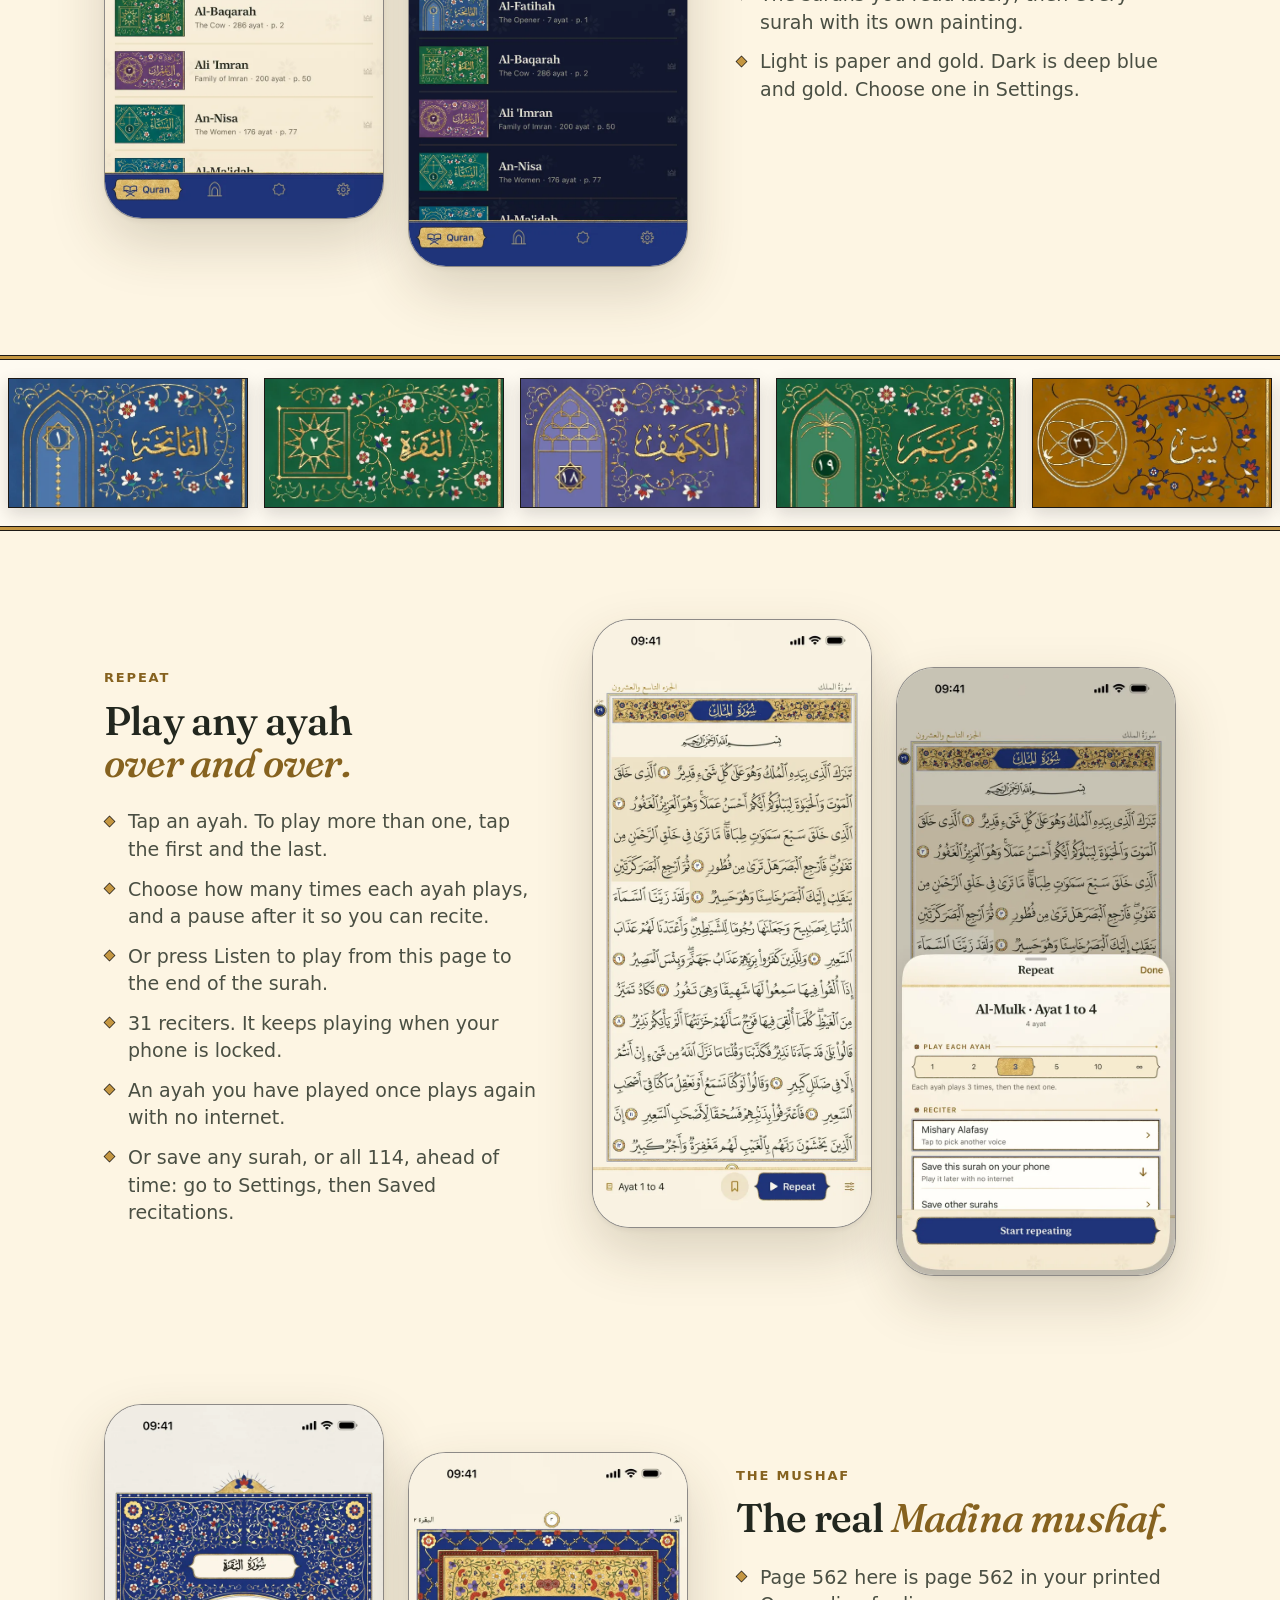
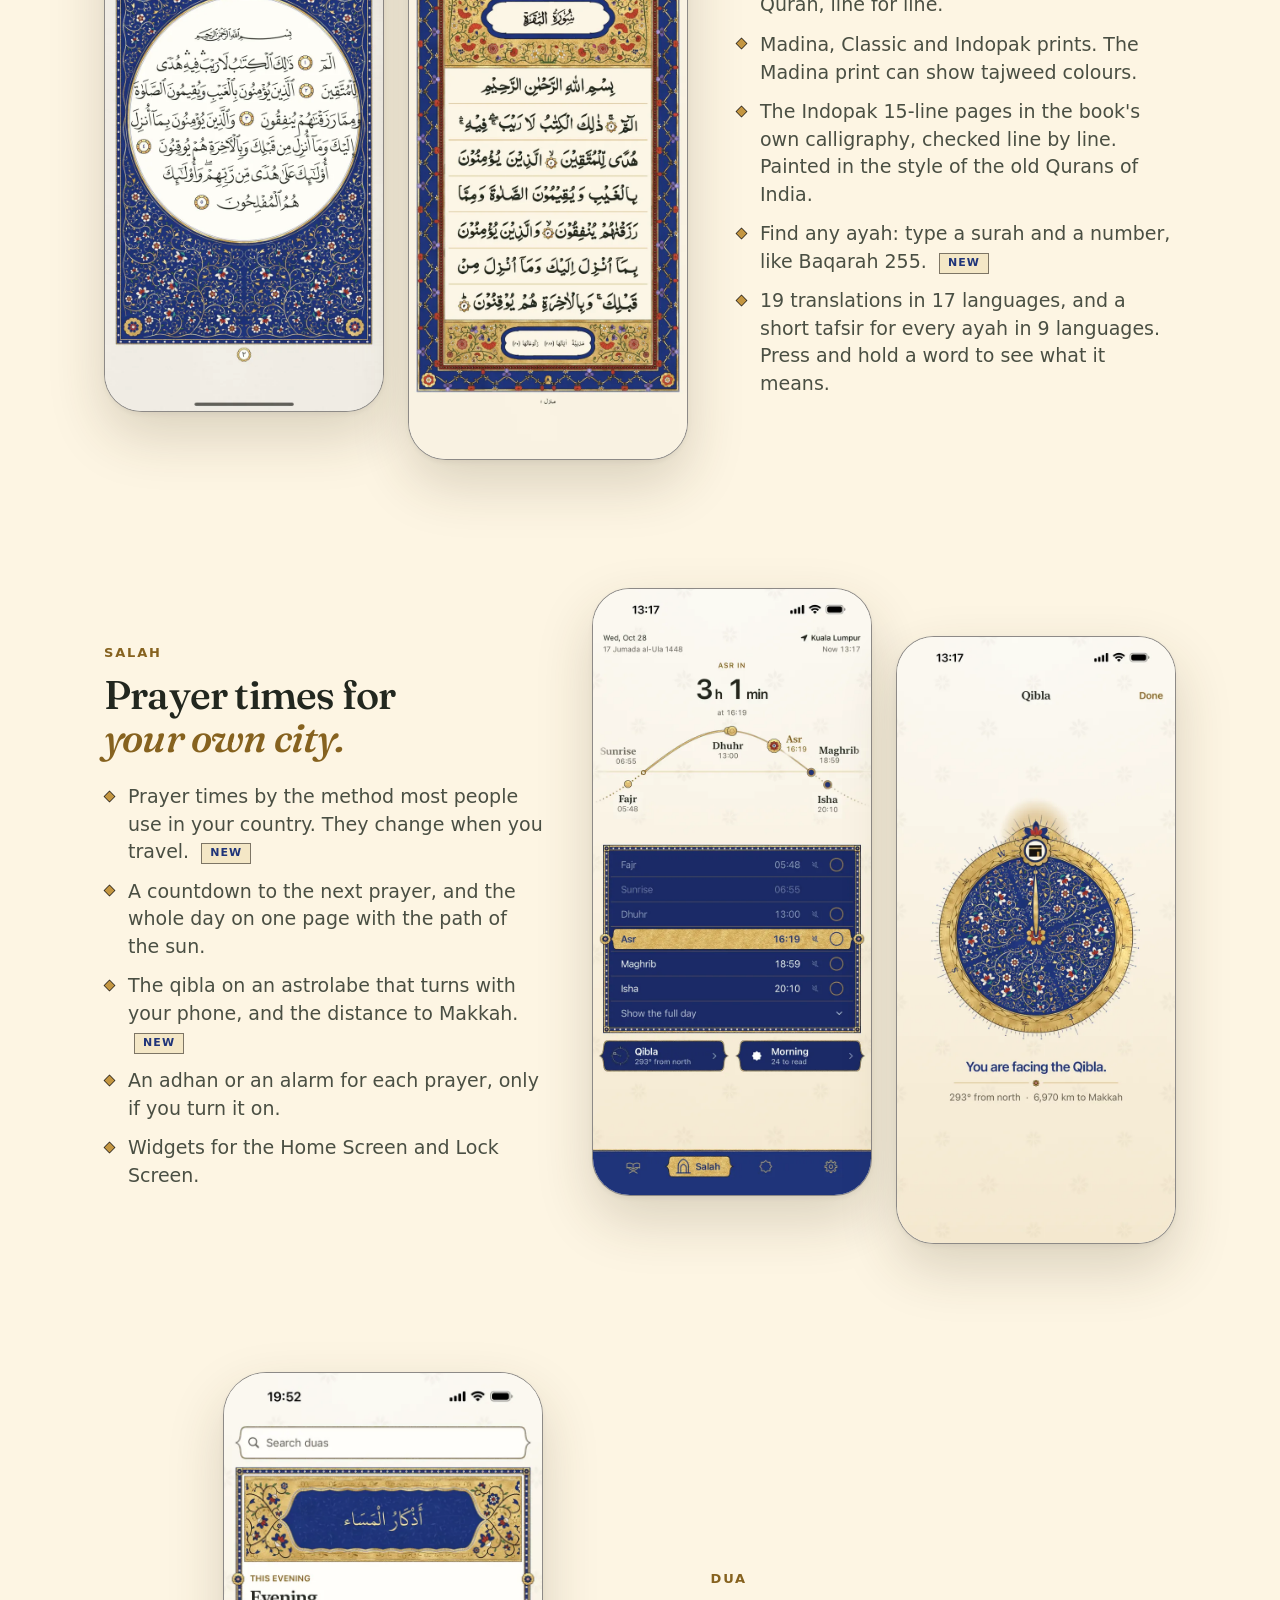
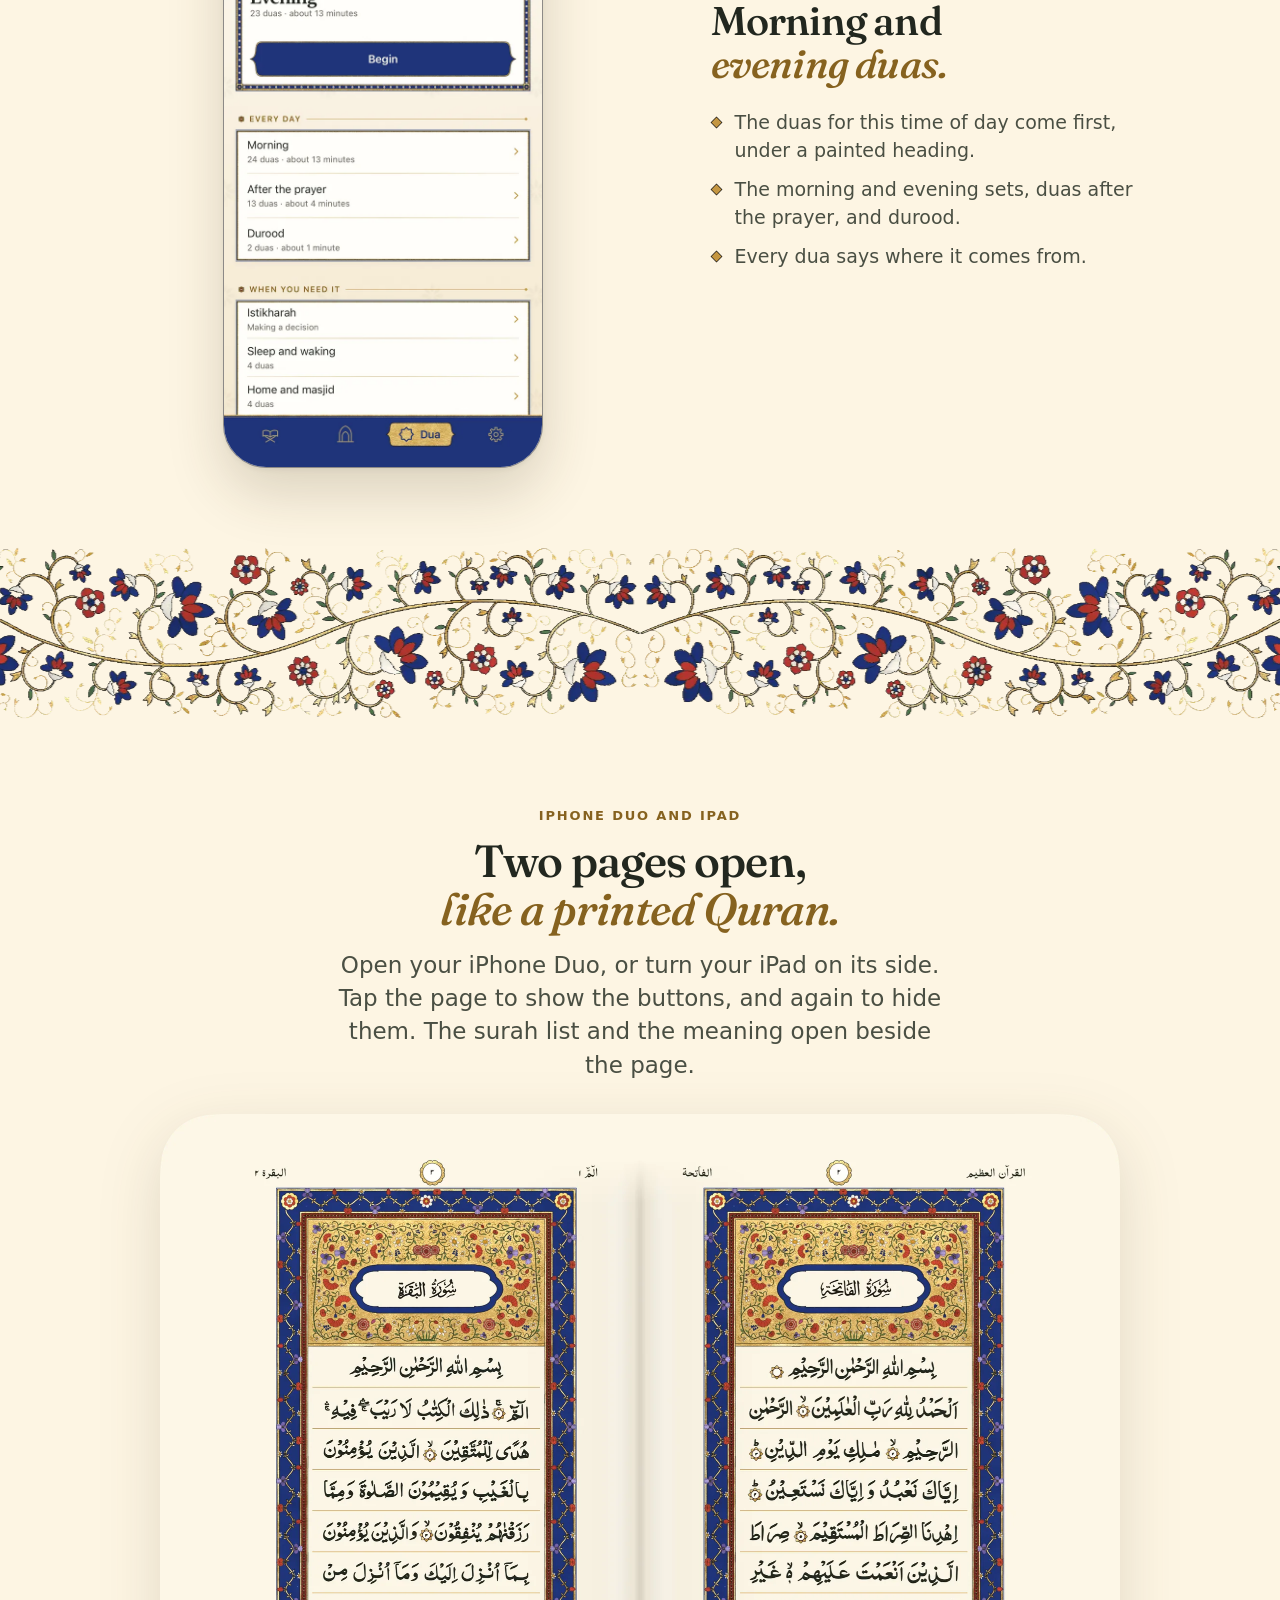
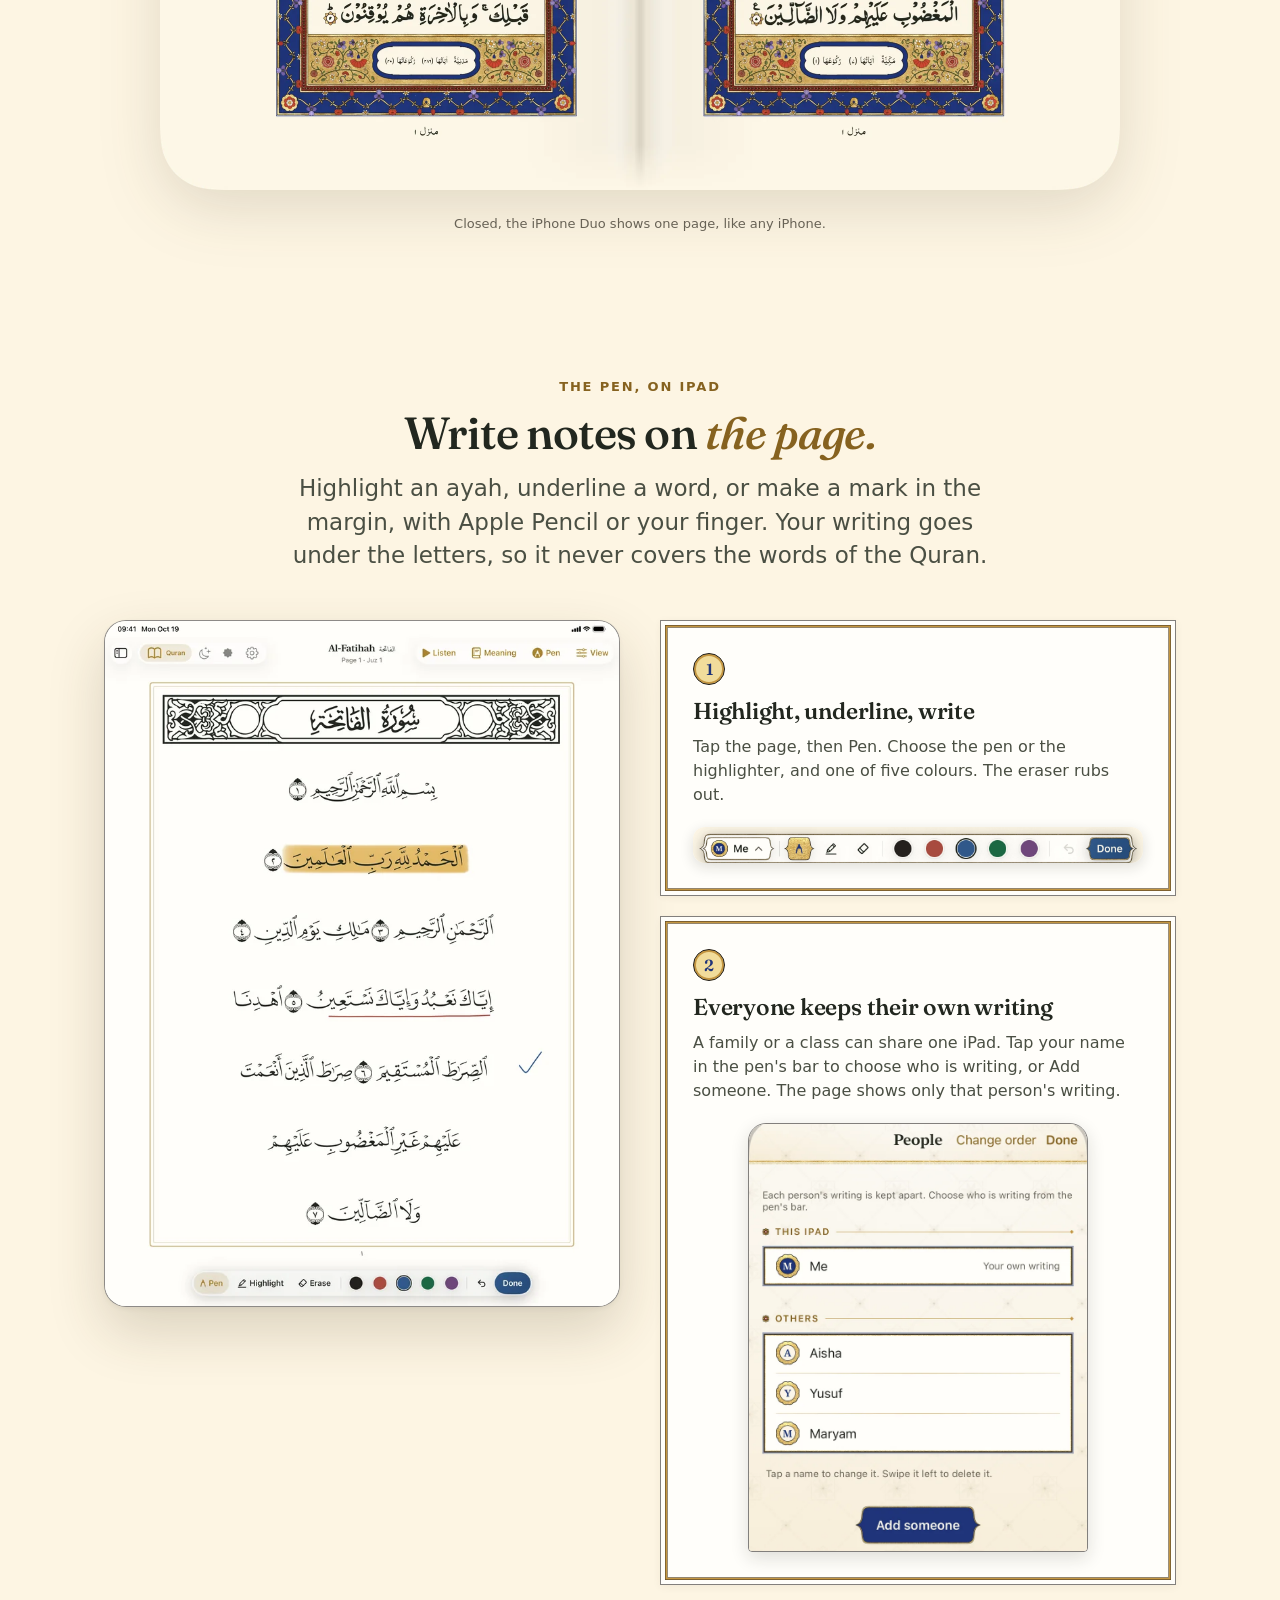
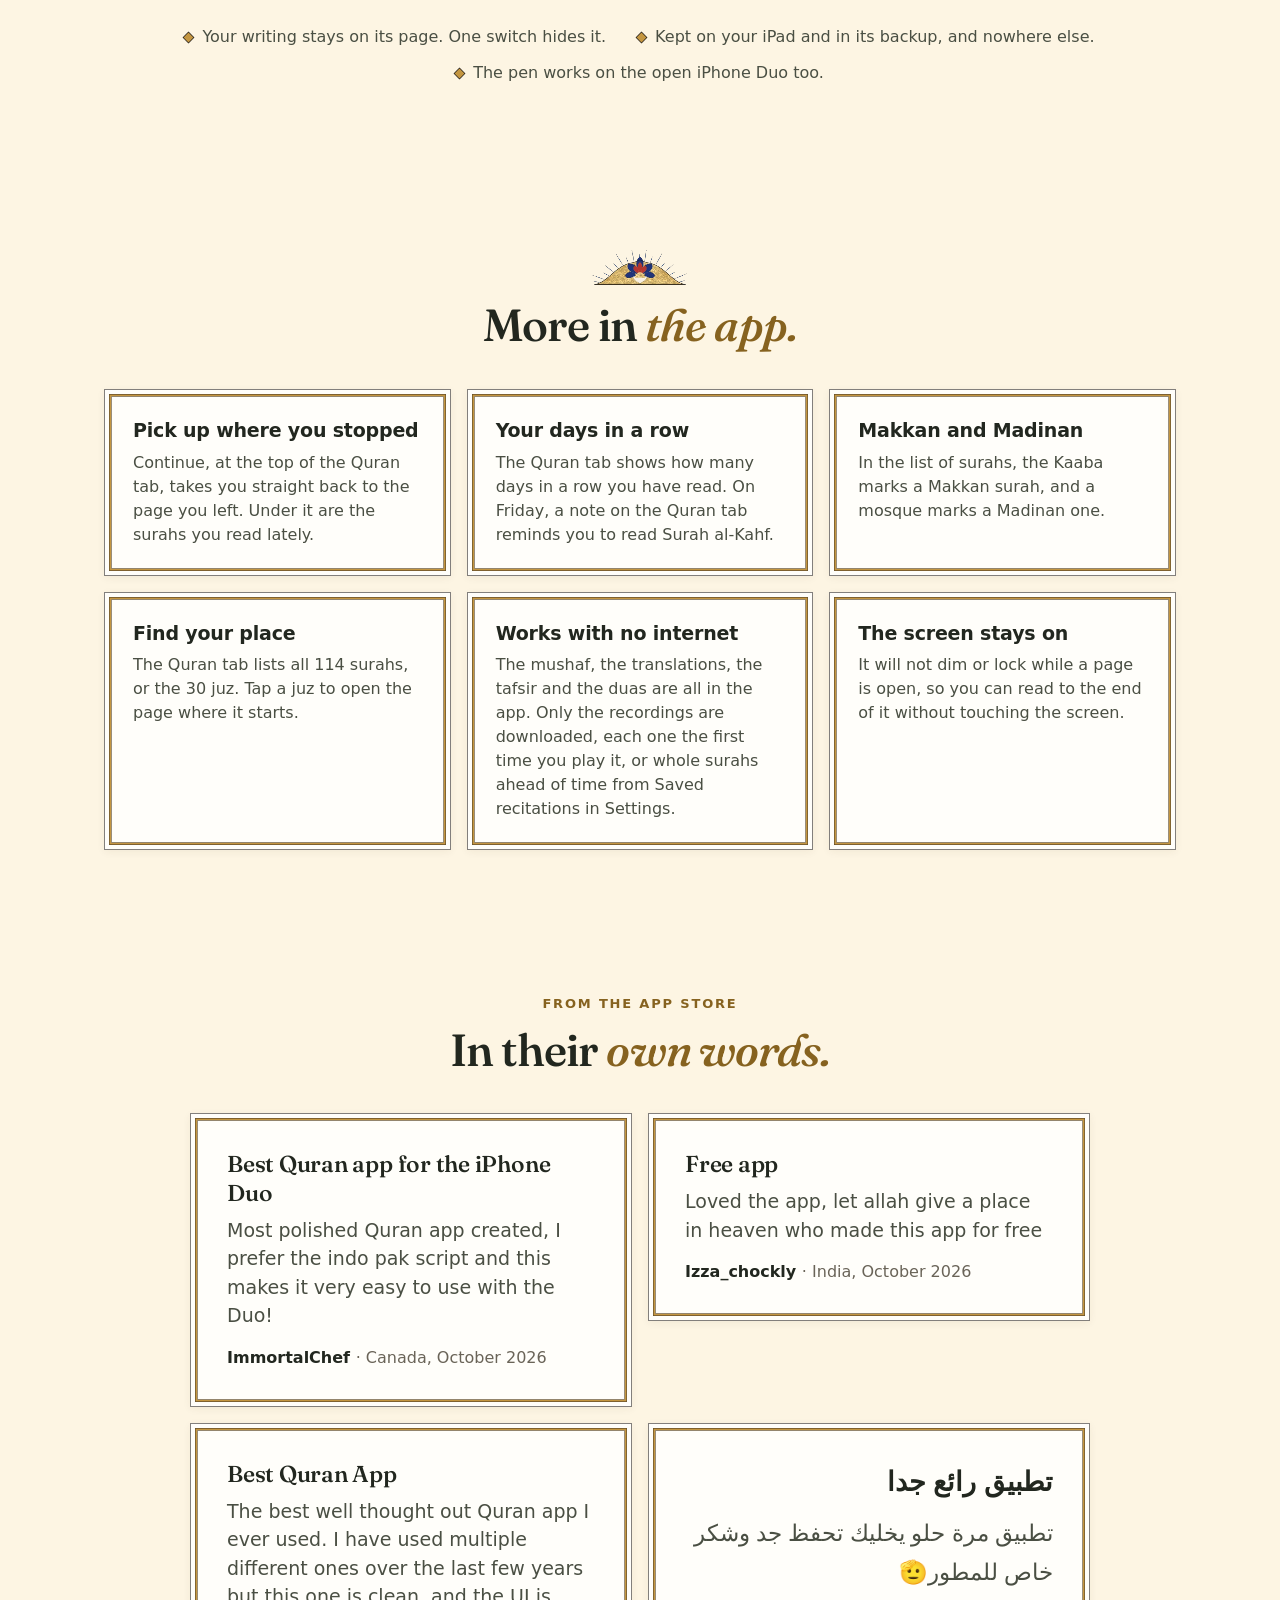
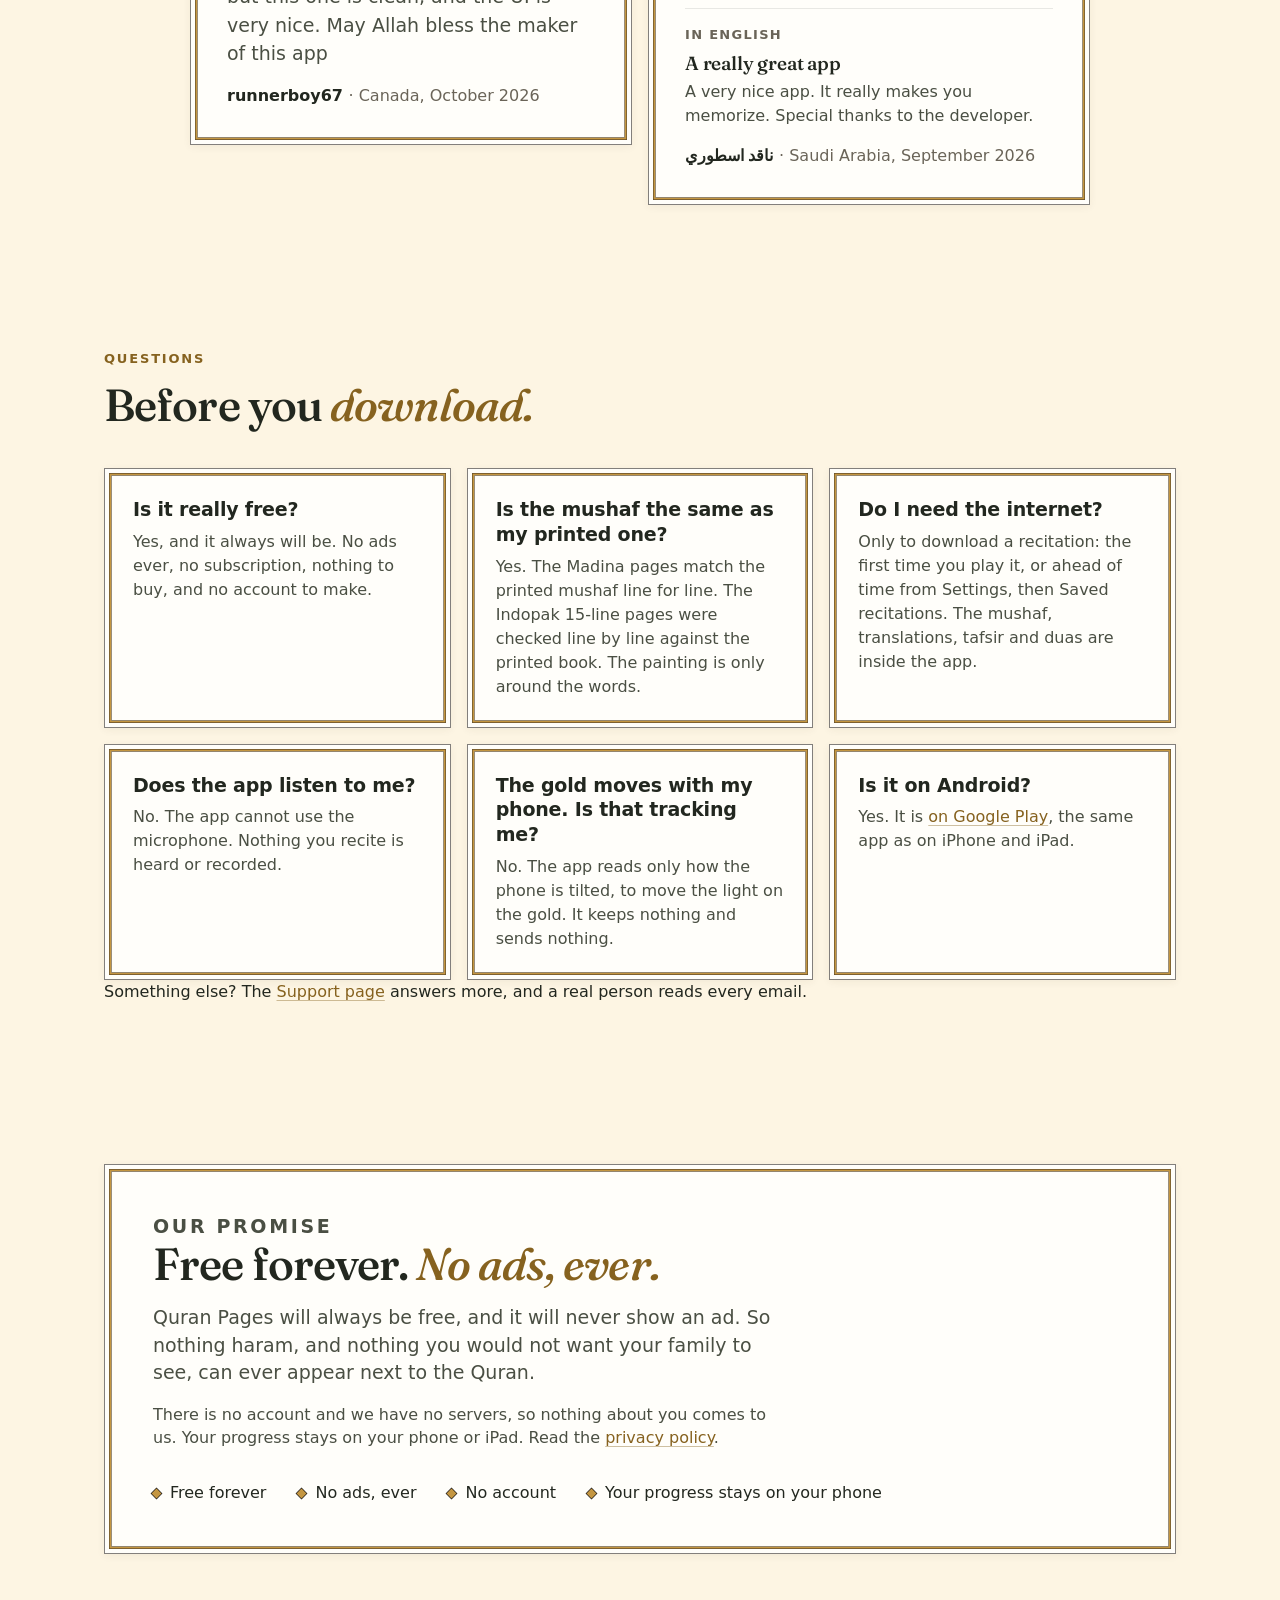
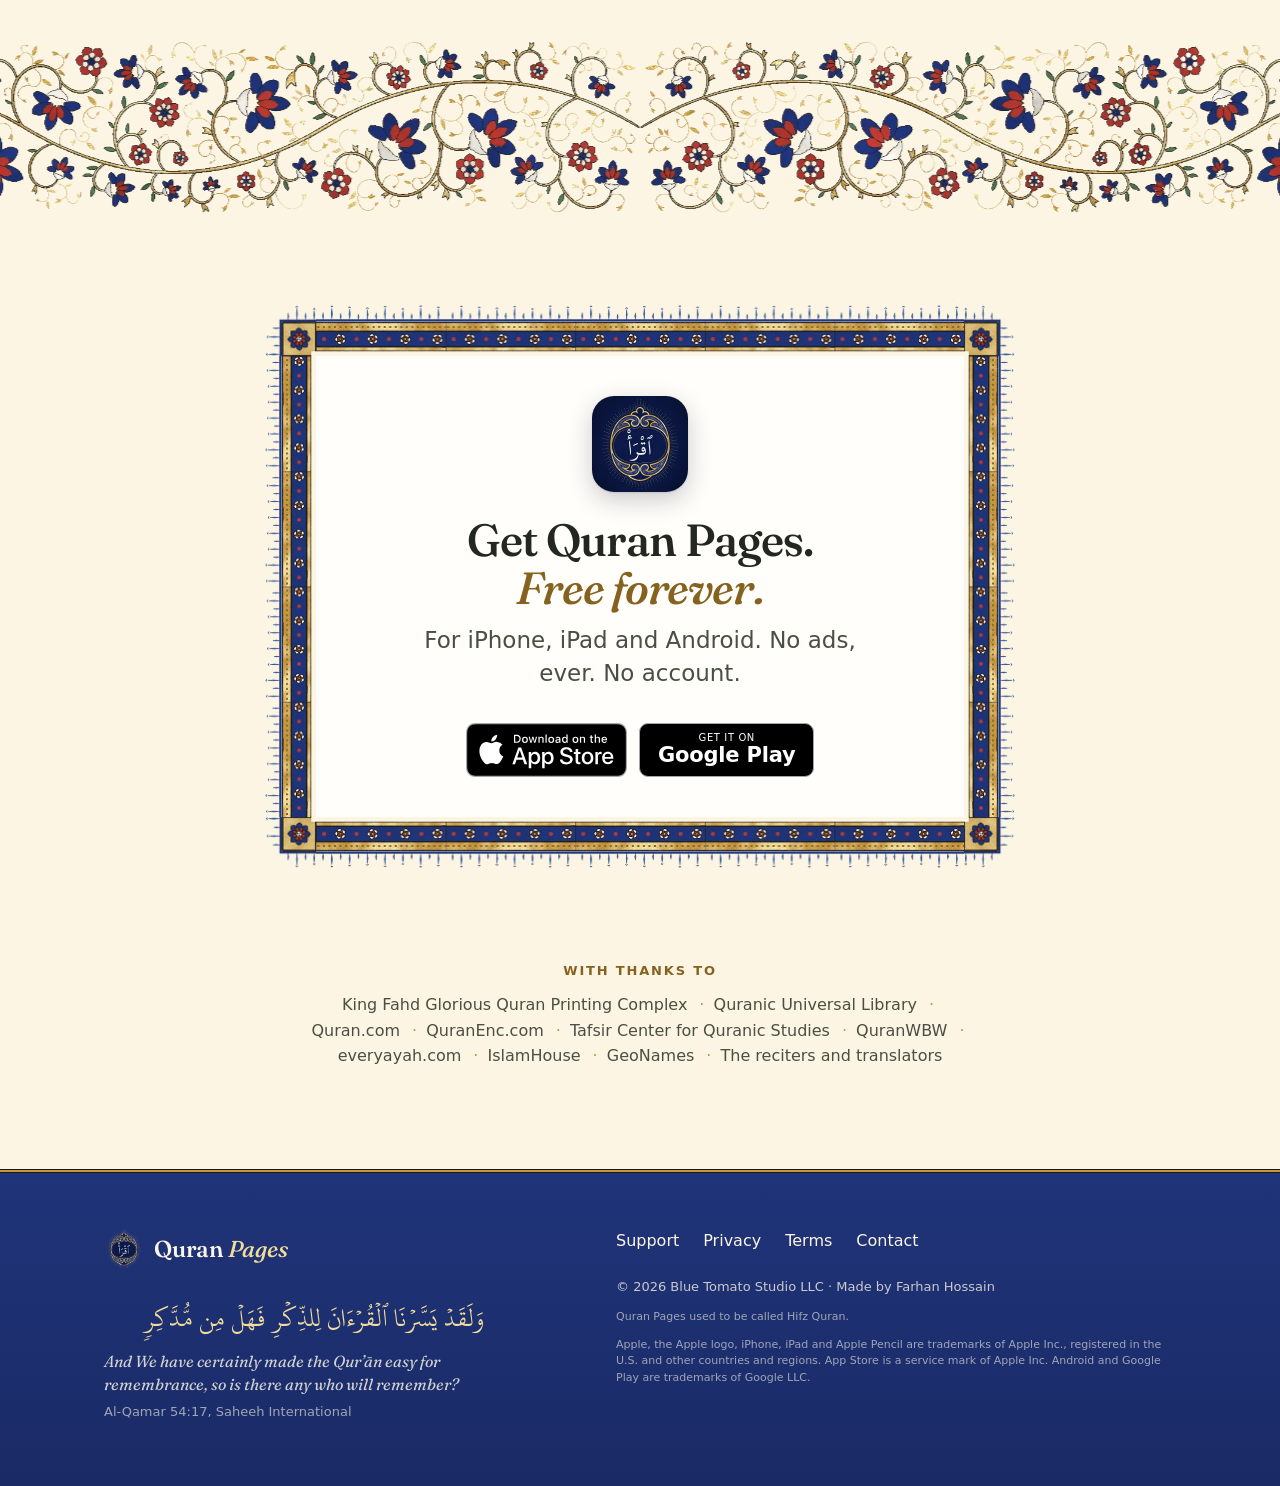
==== commit 823d3100: "The pen gets a page of its own: writing notes, and People The owner found the iPad's writing small a" ====
--- a/index.html
+++ b/index.html
@@ -61,7 +61,7 @@
 }
 </script>
 <link rel="preload" as="image" href="assets/shots/fatihah.webp" type="image/webp">
-<link rel="stylesheet" href="assets/styles.css?v=20261028b">
+<link rel="stylesheet" href="assets/styles.css?v=20261028c">
 </head>
 <body>
 
@@ -77,6 +77,7 @@
       <a href="#repeat" class="hide-md">Repeat</a>
       <a href="#mushaf" class="hide-md">Mushaf</a>
       <a href="#salah" class="hide-md">Salah</a>
+      <a href="#pen" class="hide-md">Pen</a>
       <a href="#questions" class="hide-md">Questions</a>
       <a href="support.html" class="hide-sm">Support</a>
       <a href="https://apps.apple.com/us/app/quran-pages-read-repeat/id6792413377" class="cartouche cream ios-only">Download</a>
@@ -316,26 +317,48 @@
     </div>
   </section>
 
-  <!-- THE PEN: words left, the iPad right -->
-  <section id="pen" class="band">
-    <div class="wrap band-grid">
-      <div class="copy reveal">
-        <p class="eyebrow">The pen</p>
-        <h2>Write on <em>the page.</em></h2>
-        <ul>
-          <li>On iPad and the open iPhone Duo, tap Pen and write with Apple Pencil or your finger.</li>
-          <li>A pen or a highlighter, in one of five colours.</li>
-          <li>Your writing goes under the letters, so it never covers the words of the Quran.</li>
-          <li>It stays on its page. One switch hides it.</li>
-          <li>It is kept on your iPad or phone, and nowhere else.</li>
-        </ul>
-      </div>
-      <div class="media pad-media reveal later">
-        <picture>
-          <source srcset="assets/shots/pen.webp" type="image/webp">
-          <img class="pad" src="assets/shots/pen.png" width="760" height="1013" alt="Al-Fatihah on an iPad with the pen out: the second ayah highlighted in gold, a red line under the fifth, a blue tick in the margin, and the pen's tools at the foot of the page" loading="lazy" decoding="async">
-        </picture>
-      </div>
+  <!-- THE PEN: a page of its own. Writing on the page, and People: each
+       person on one iPad keeps their own writing. The pen bar and People are
+       real 4.0 screens; the page with writing is the 3.2 picture until the
+       store kit shoots 4.0's. -->
+  <section id="pen" class="pen-feature">
+    <div class="wrap">
+      <div class="section-head reveal">
+        <p class="eyebrow">The pen, on iPad</p>
+        <h2>Write notes on <em>the page.</em></h2>
+        <p class="lead">Highlight an ayah, underline a word, or make a mark in the margin, with Apple Pencil
+        or your finger. Your writing goes under the letters, so it never covers the words of the Quran.</p>
+      </div>
+      <div class="pen-grid">
+        <figure class="pen-page reveal">
+          <picture>
+            <source srcset="assets/shots/pen.webp" type="image/webp">
+            <img class="pad" src="assets/shots/pen.png" width="760" height="1013" alt="Al-Fatihah on an iPad with the pen out: the second ayah highlighted in gold, a red line under the fifth, a blue tick in the margin, and the pen's tools at the foot of the page" loading="lazy" decoding="async">
+          </picture>
+        </figure>
+        <div class="pen-steps">
+          <div class="pen-step card reveal">
+            <p class="step-n">1</p>
+            <h3>Highlight, underline, write</h3>
+            <p>Tap the page, then Pen. Choose the pen or the highlighter, and one of five colours. The eraser rubs out.</p>
+            <img class="bar day-only" src="assets/shots/pen-bar.webp" width="1368" height="110" alt="The pen's bar: the name of the person writing (Me), the pen, the highlighter and the eraser, five colours, and Done" loading="lazy" decoding="async">
+            <img class="bar night-only" src="assets/shots/pen-bar-dark.webp" width="1368" height="110" alt="The pen's bar in Dark: the name of the person writing (Me), the pen, the highlighter and the eraser, five colours, and Done" loading="lazy" decoding="async">
+          </div>
+          <div class="pen-step card reveal later">
+            <p class="step-n">2</p>
+            <h3>Everyone keeps their own writing</h3>
+            <p>A family or a class can share one iPad. Tap your name in the pen's bar to choose who is writing,
+            or Add someone. The page shows only that person's writing.</p>
+            <img class="people day-only" src="assets/shots/people.webp" width="804" height="1016" alt="People: Me, and Aisha, Yusuf and Maryam under Others, each with their own writing, and Add someone" loading="lazy" decoding="async">
+            <img class="people night-only" src="assets/shots/people-dark.webp" width="804" height="1016" alt="People in Dark: Me, and Aisha, Yusuf and Maryam under Others, and Add someone" loading="lazy" decoding="async">
+          </div>
+        </div>
+      </div>
+      <ul class="pen-notes reveal">
+        <li>Your writing stays on its page. One switch hides it.</li>
+        <li>Kept on your iPad and in its backup, and nowhere else.</li>
+        <li>The pen works on the open iPhone Duo too.</li>
+      </ul>
     </div>
   </section>
 
--- a/assets/styles.css
+++ b/assets/styles.css
@@ -374,8 +374,34 @@
 .spread picture { display: block; max-width: 960px; margin: 32px auto 0; }
 .duo { display: block; width: 100%; height: auto; filter: var(--artShadow); }
 .spread-note { font-size: 13px; color: var(--inkSoft); margin: 24px auto 0; }
-.band .pad { display: block; width: 380px; height: auto; border-radius: 16px;
+/* ---- the pen: a page of its own, the iPad big, two steps beside it ---- */
+.pen-feature .section-head { margin: 0 auto; text-align: center; max-width: 720px; }
+.pen-feature .section-head .lead { margin: 16px auto 0; max-width: 52ch; }
+.pen-grid { display: grid; grid-template-columns: minmax(0, 1fr) minmax(0, 1fr); gap: 40px; align-items: start; margin-top: 48px; }
+.pen-page { margin: 0; }
+.pen-page .pad { display: block; width: 100%; max-width: 520px; height: auto; margin: 0 auto; border-radius: 22px;
   border: 1px solid var(--phoneEdge); box-shadow: var(--phoneShadow); background: var(--card); }
+.pen-steps { display: flex; flex-direction: column; gap: 20px; }
+.pen-step { padding: 32px; position: relative; }
+.pen-step h3 { font-family: var(--serif); font-weight: 560; font-size: 23px; color: var(--ink); margin: 0 0 8px; }
+.pen-step p { color: var(--ink2); margin: 0; }
+/* the step's number in a gold point, like the app's verse marks */
+.pen-step .step-n { width: 32px; height: 32px; margin: 0 0 12px; display: grid; place-items: center;
+  font-family: var(--serif); font-weight: 600; font-size: 16px; color: var(--lapis);
+  background: var(--goldLight); border: 1px solid var(--line); border-radius: 50%; box-shadow: inset 0 0 0 2px var(--gold); }
+.pen-step img.bar { width: 100%; height: auto; margin-top: 20px; border-radius: 12px; box-shadow: 0 4px 14px rgba(28, 25, 22, .14); }
+.pen-step img.people { width: min(100%, 340px); height: auto; margin: 20px auto 0; border-radius: 18px 18px 4px 4px;
+  border: 1px solid var(--edge); box-shadow: 0 6px 18px rgba(28, 25, 22, .14); }
+.pen-step img.night-only { display: none; }
+:root.dark .pen-step img.day-only { display: none; }
+:root.dark .pen-step img.night-only { display: block; }
+@media (prefers-color-scheme: dark) {
+  :root:not(.light) .pen-step img.day-only { display: none; }
+  :root:not(.light) .pen-step img.night-only { display: block; }
+}
+.pen-notes { list-style: none; padding: 0; margin: 40px auto 0; display: flex; flex-wrap: wrap; justify-content: center; gap: 12px 32px; }
+.pen-notes li { display: inline-flex; align-items: center; gap: 10px; color: var(--ink2); }
+.pen-notes li::before { content: ""; width: 7px; height: 7px; flex: none; background: var(--gold); box-shadow: 0 0 0 .7px var(--line); transform: rotate(45deg); }
 
 /* ---- more: the parts of the app with no screen of their own ---- */
 .notes { display: grid; grid-template-columns: repeat(3, 1fr); gap: 16px; margin-top: 40px; text-align: left; }
@@ -522,8 +548,8 @@
   .notes, .qa { grid-template-columns: repeat(2, 1fr); }
   .said { grid-template-columns: minmax(0, 560px); justify-content: center; }
   .pledge { padding: 48px 32px; }
-  .band .media.pad-media > picture { width: min(400px, 86%); }
-  .band .pad { width: 100%; }
+  .pen-grid { grid-template-columns: minmax(0, 1fr); gap: 32px; }
+  .pen-page .pad { max-width: 440px; }
 }
 @media (max-width: 620px) {
   :root { --margin: 16px; }
@@ -561,7 +587,9 @@
   .doc h2 { font-size: 19px; }
   .sources .src { display: block; }
   .sources .src::after { display: none; }
-  .band .pad { border-radius: 12px; }
+  .pen-page .pad { border-radius: 14px; }
+  .pen-step { padding: 24px; }
+  .pen-notes { flex-direction: column; align-items: flex-start; }
 }
 @media (max-width: 380px) {
   .nav .cartouche { padding: 0 calc(var(--tip) + 8px); }
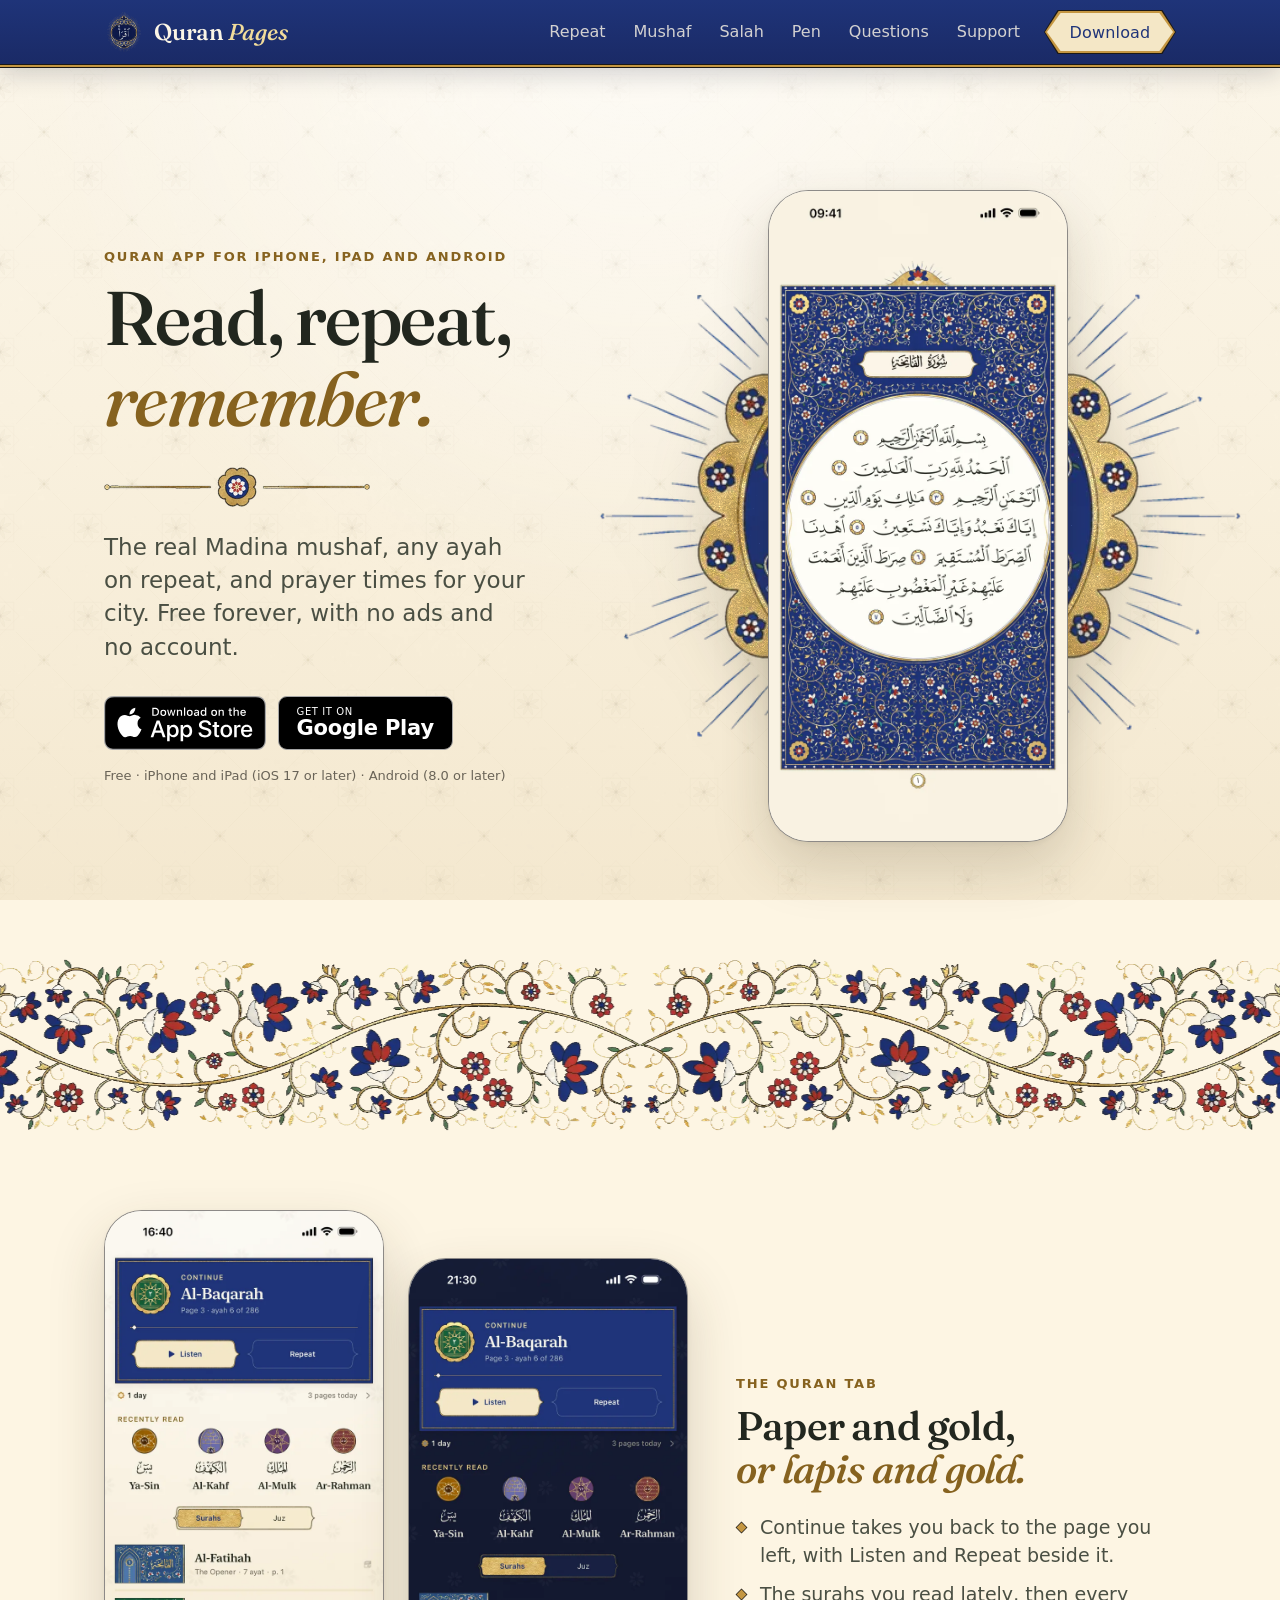
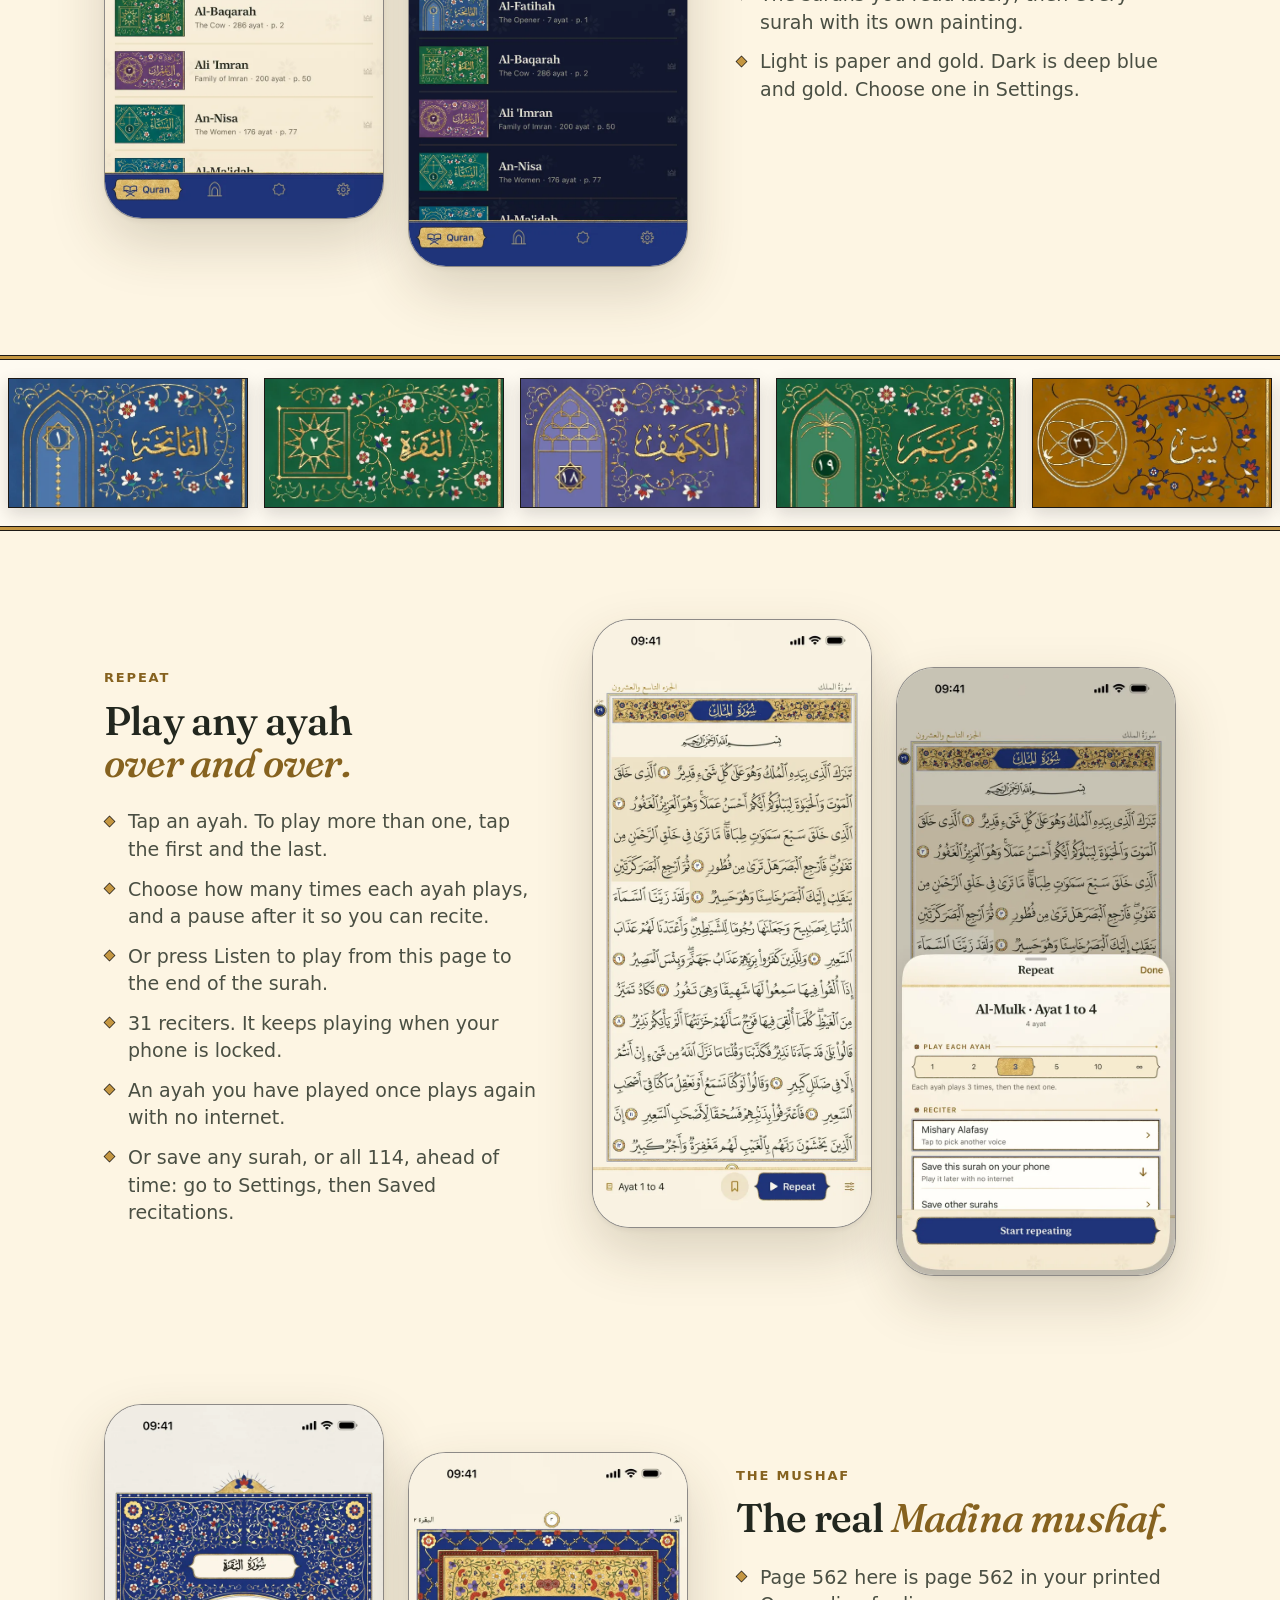
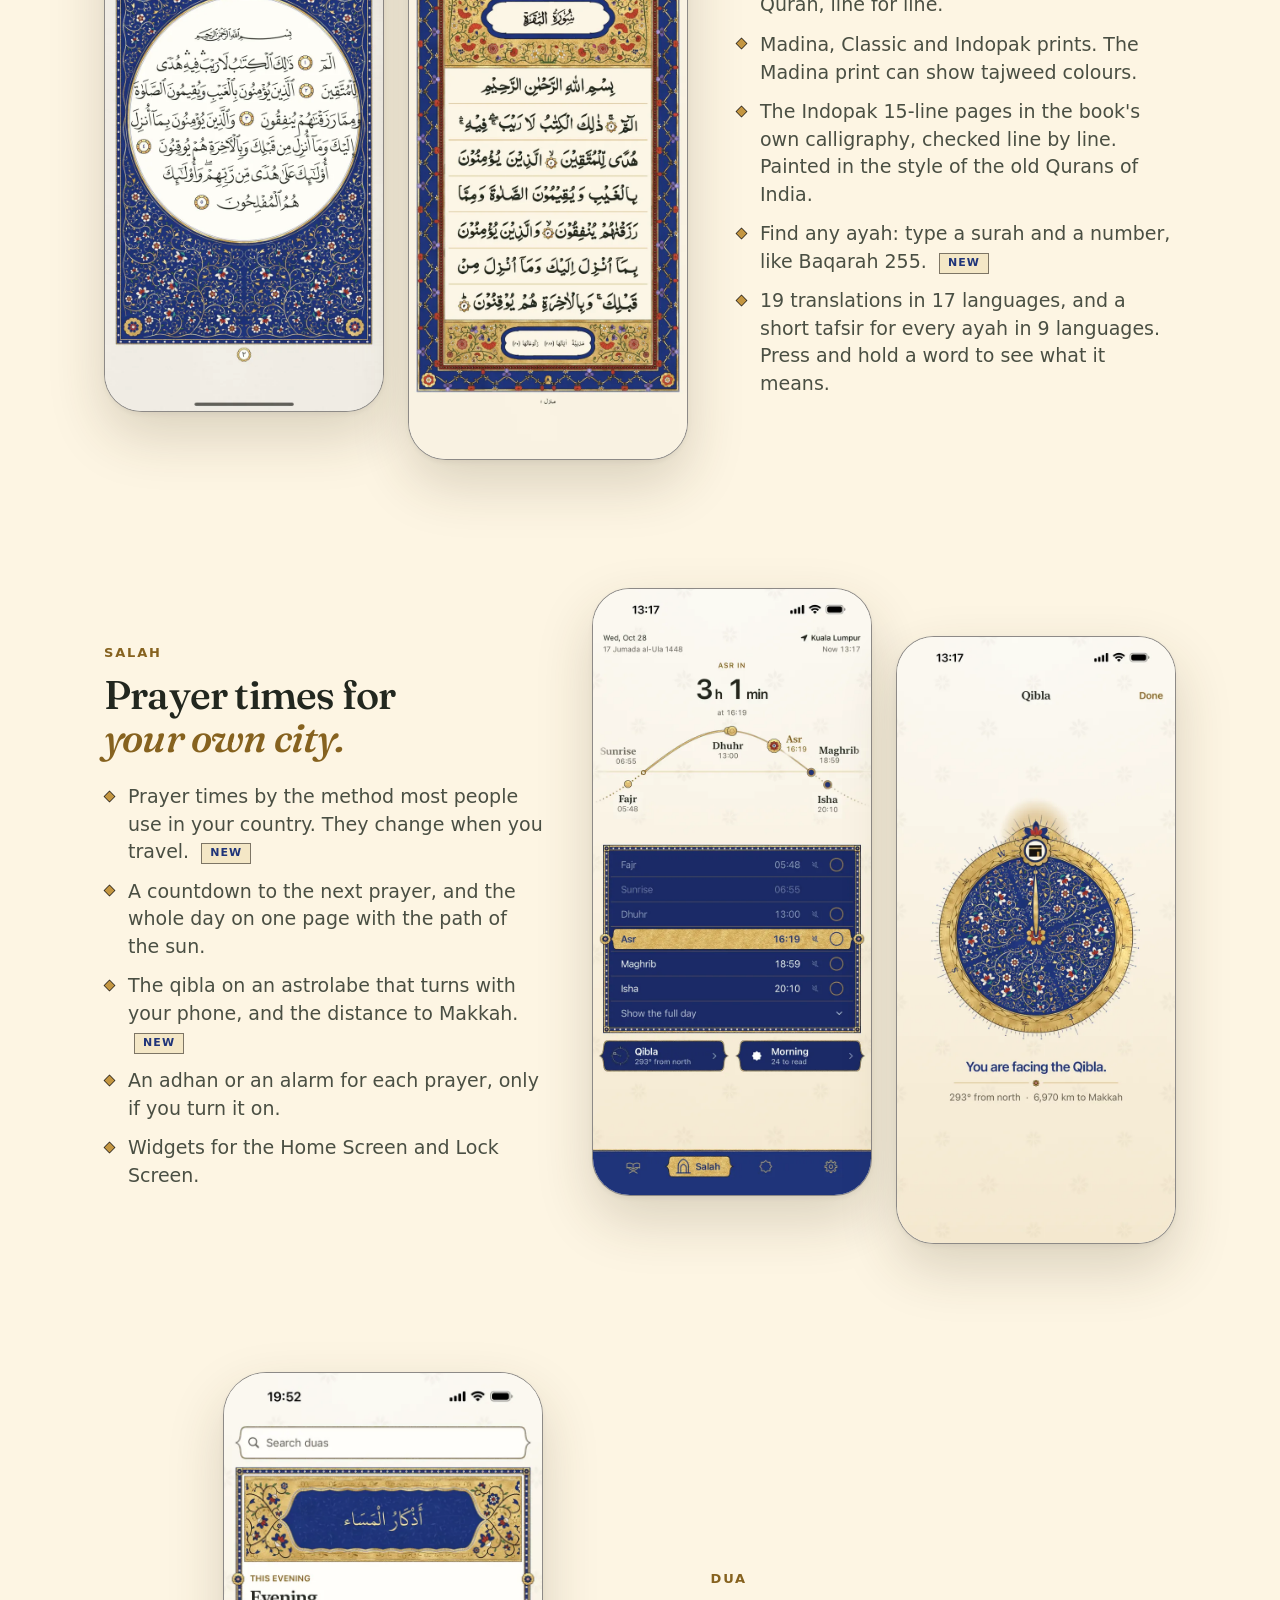
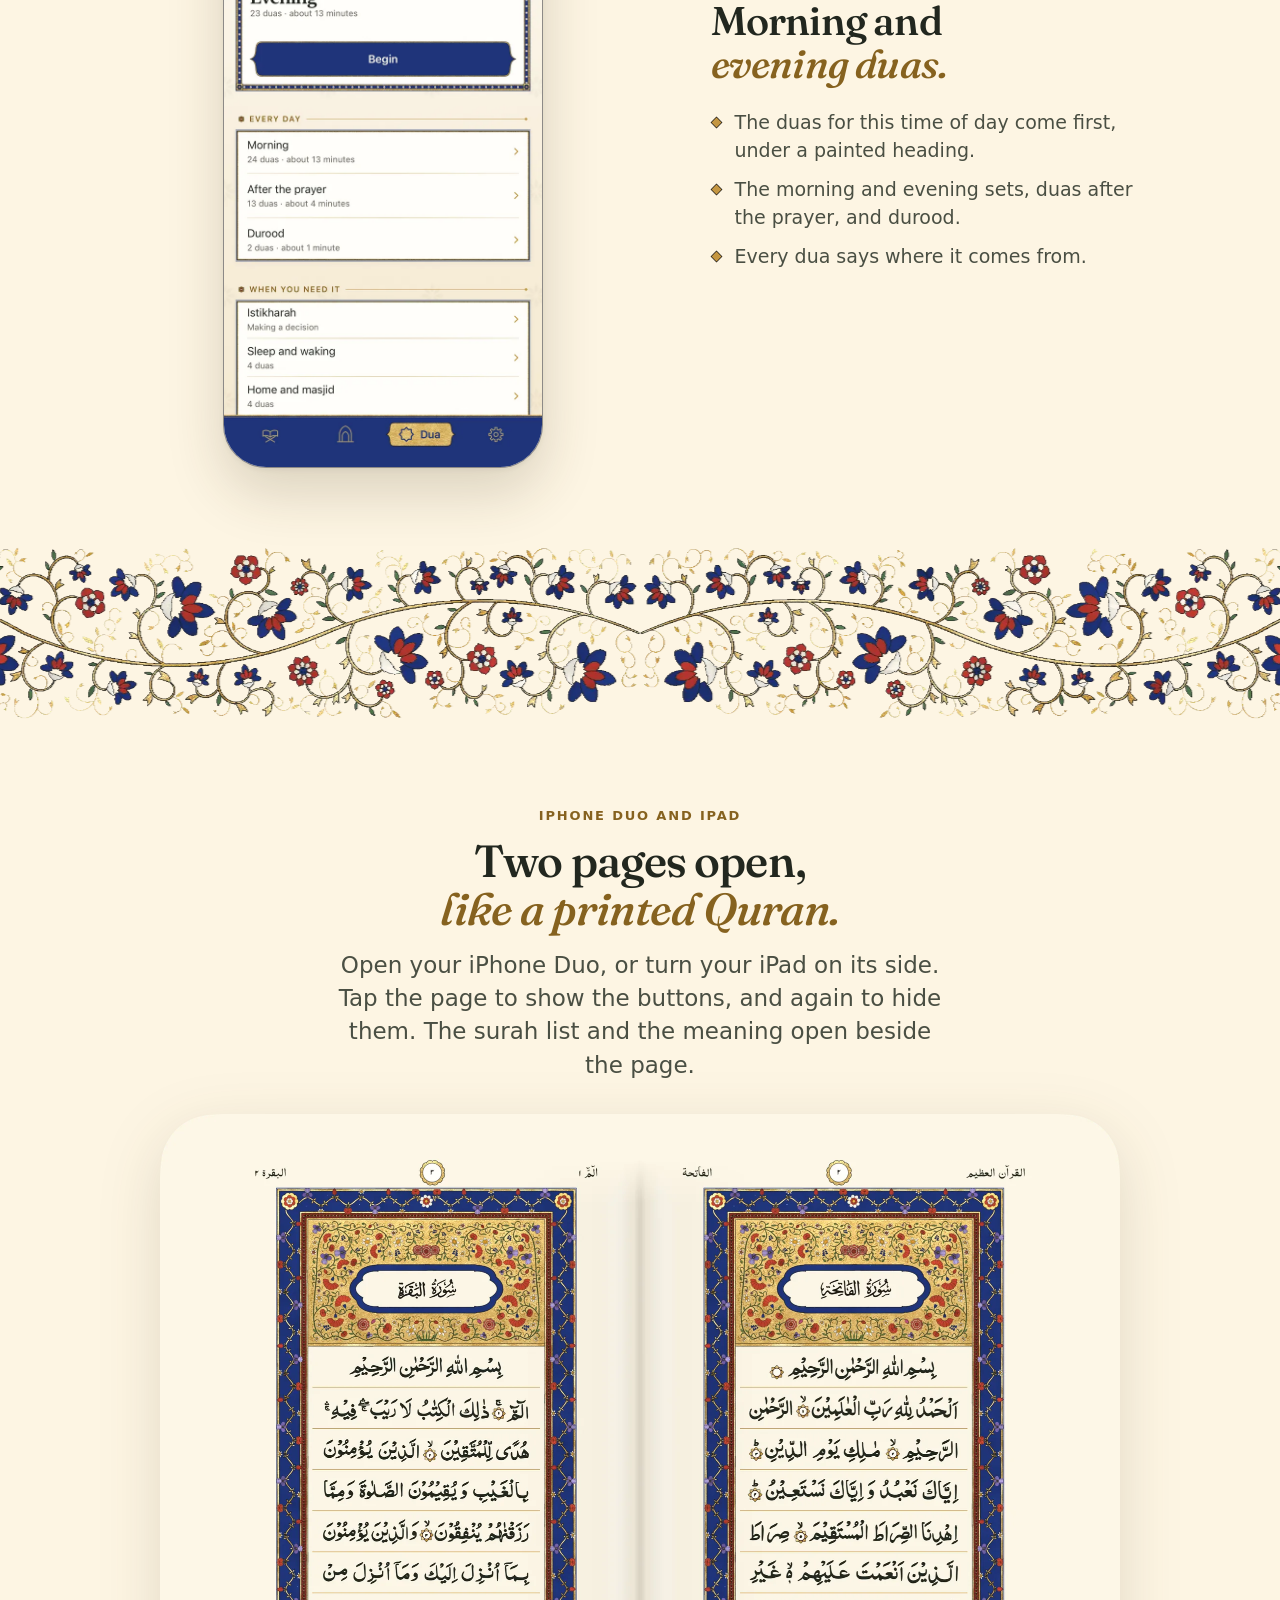
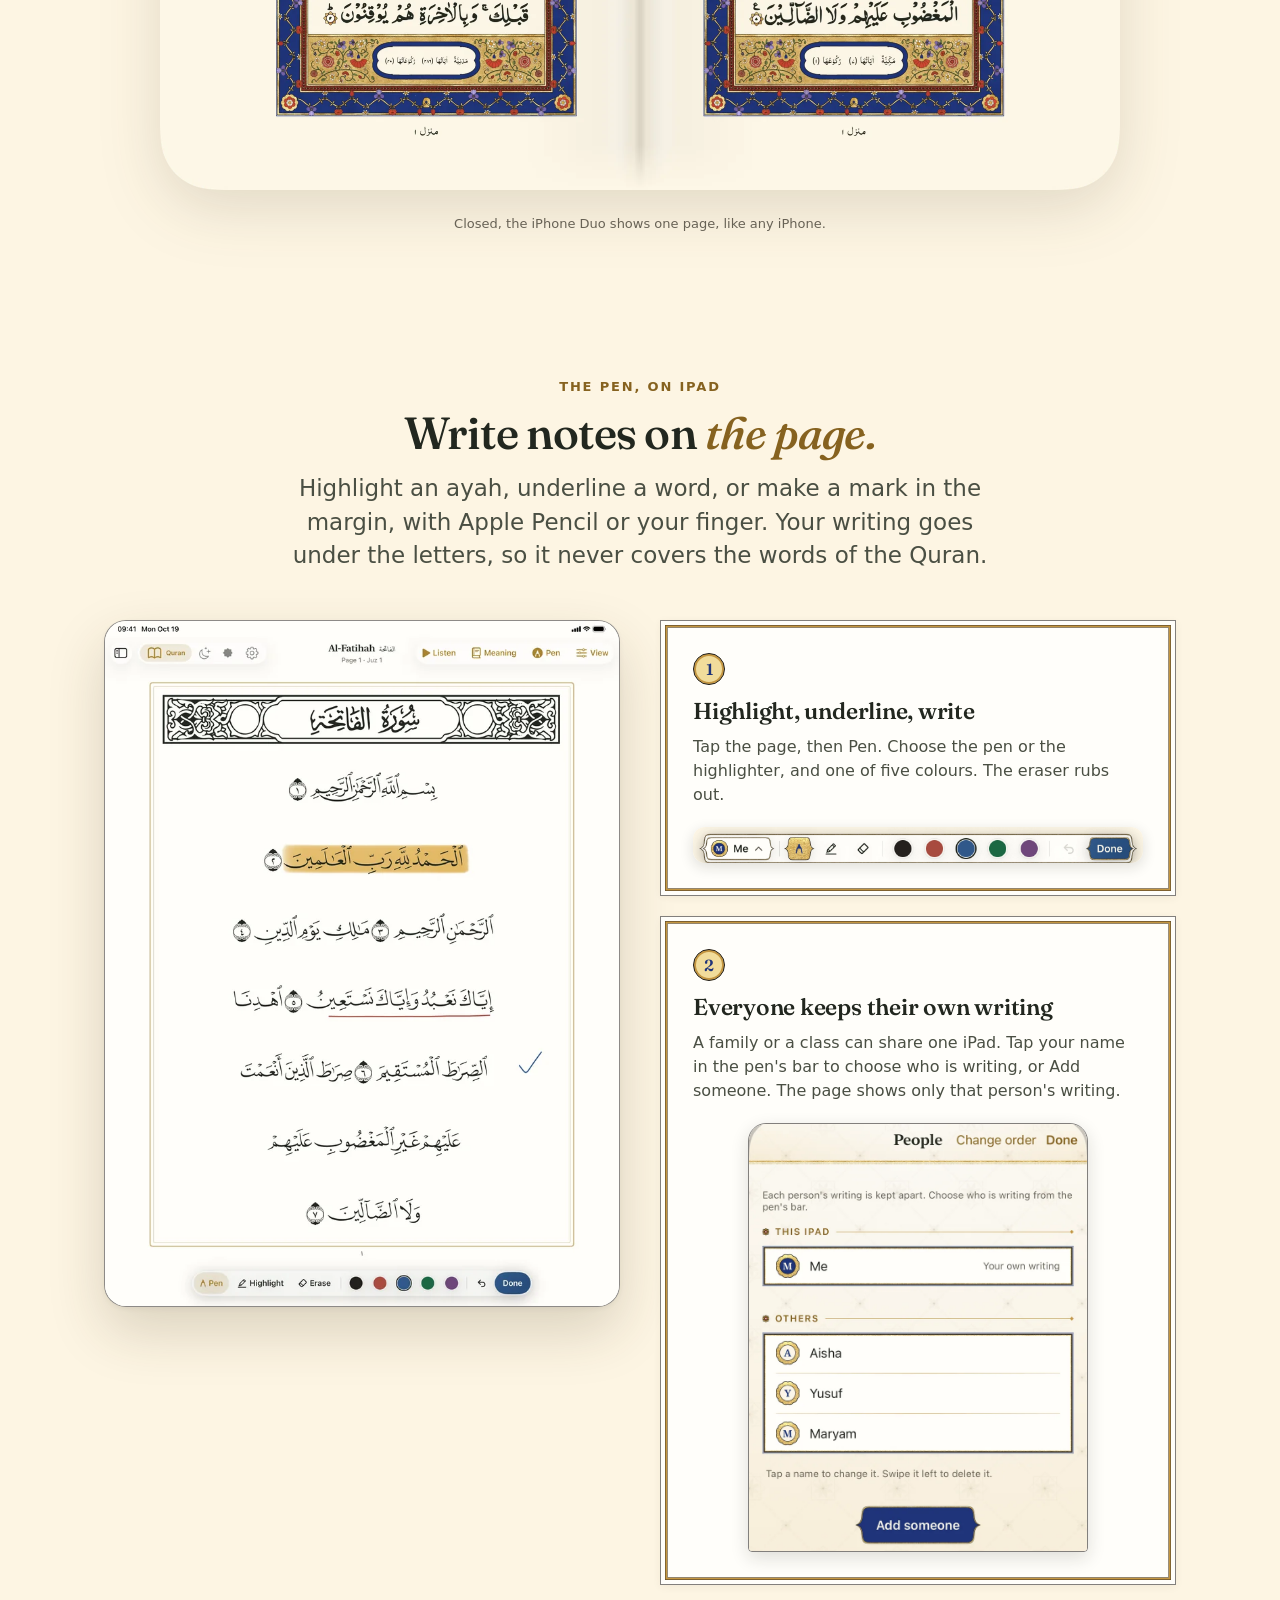
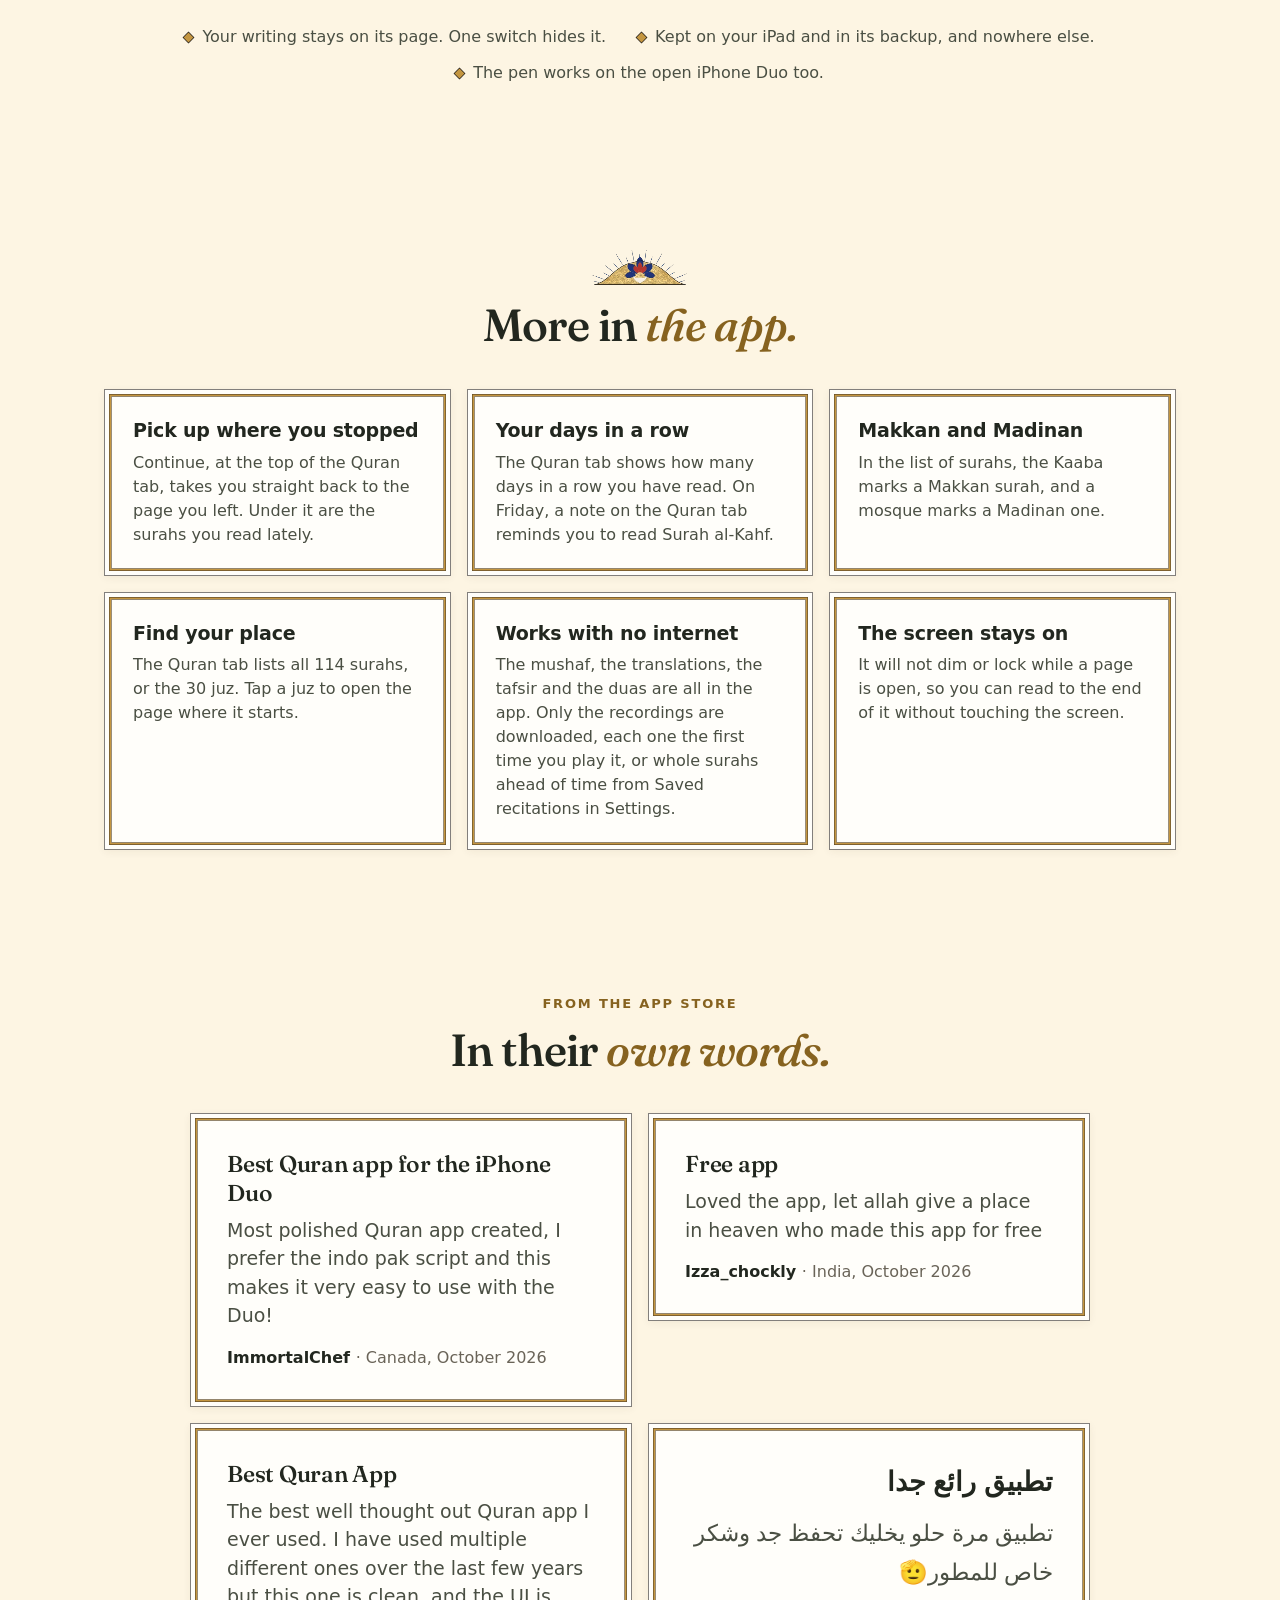
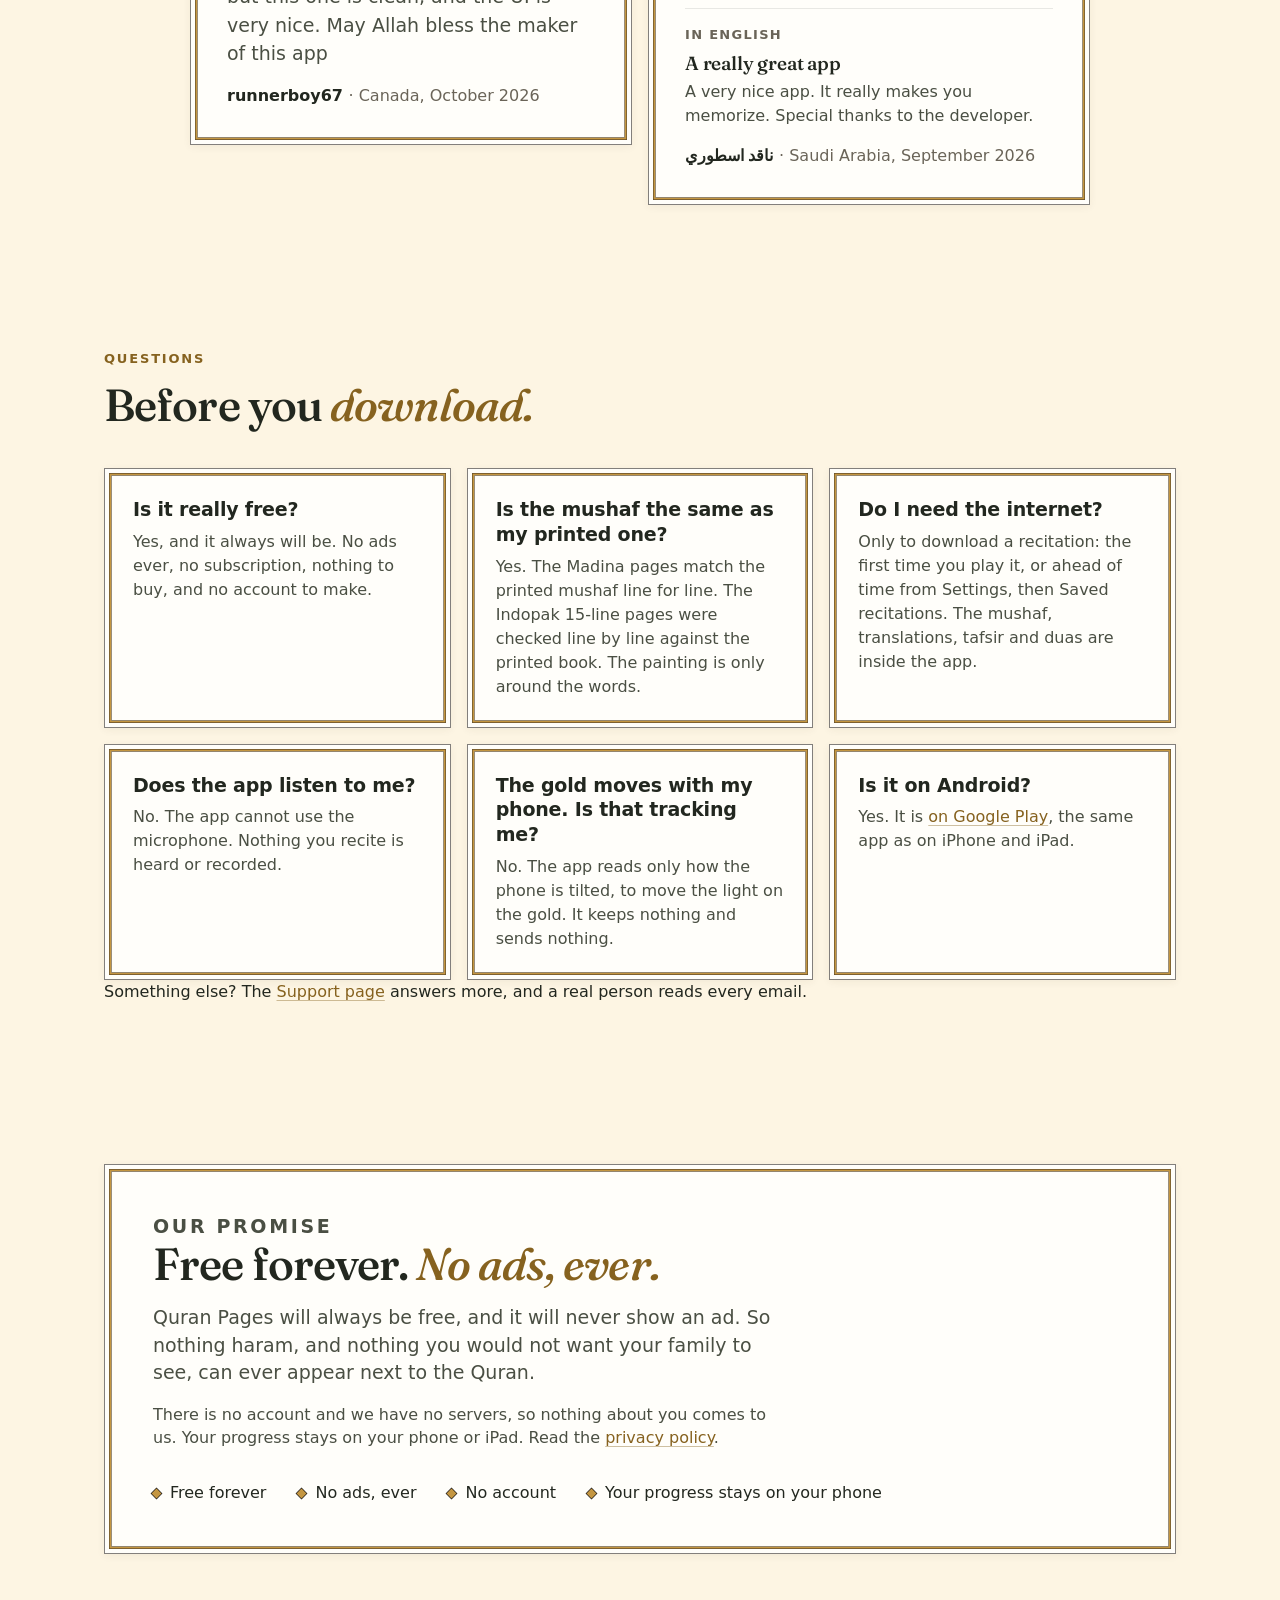
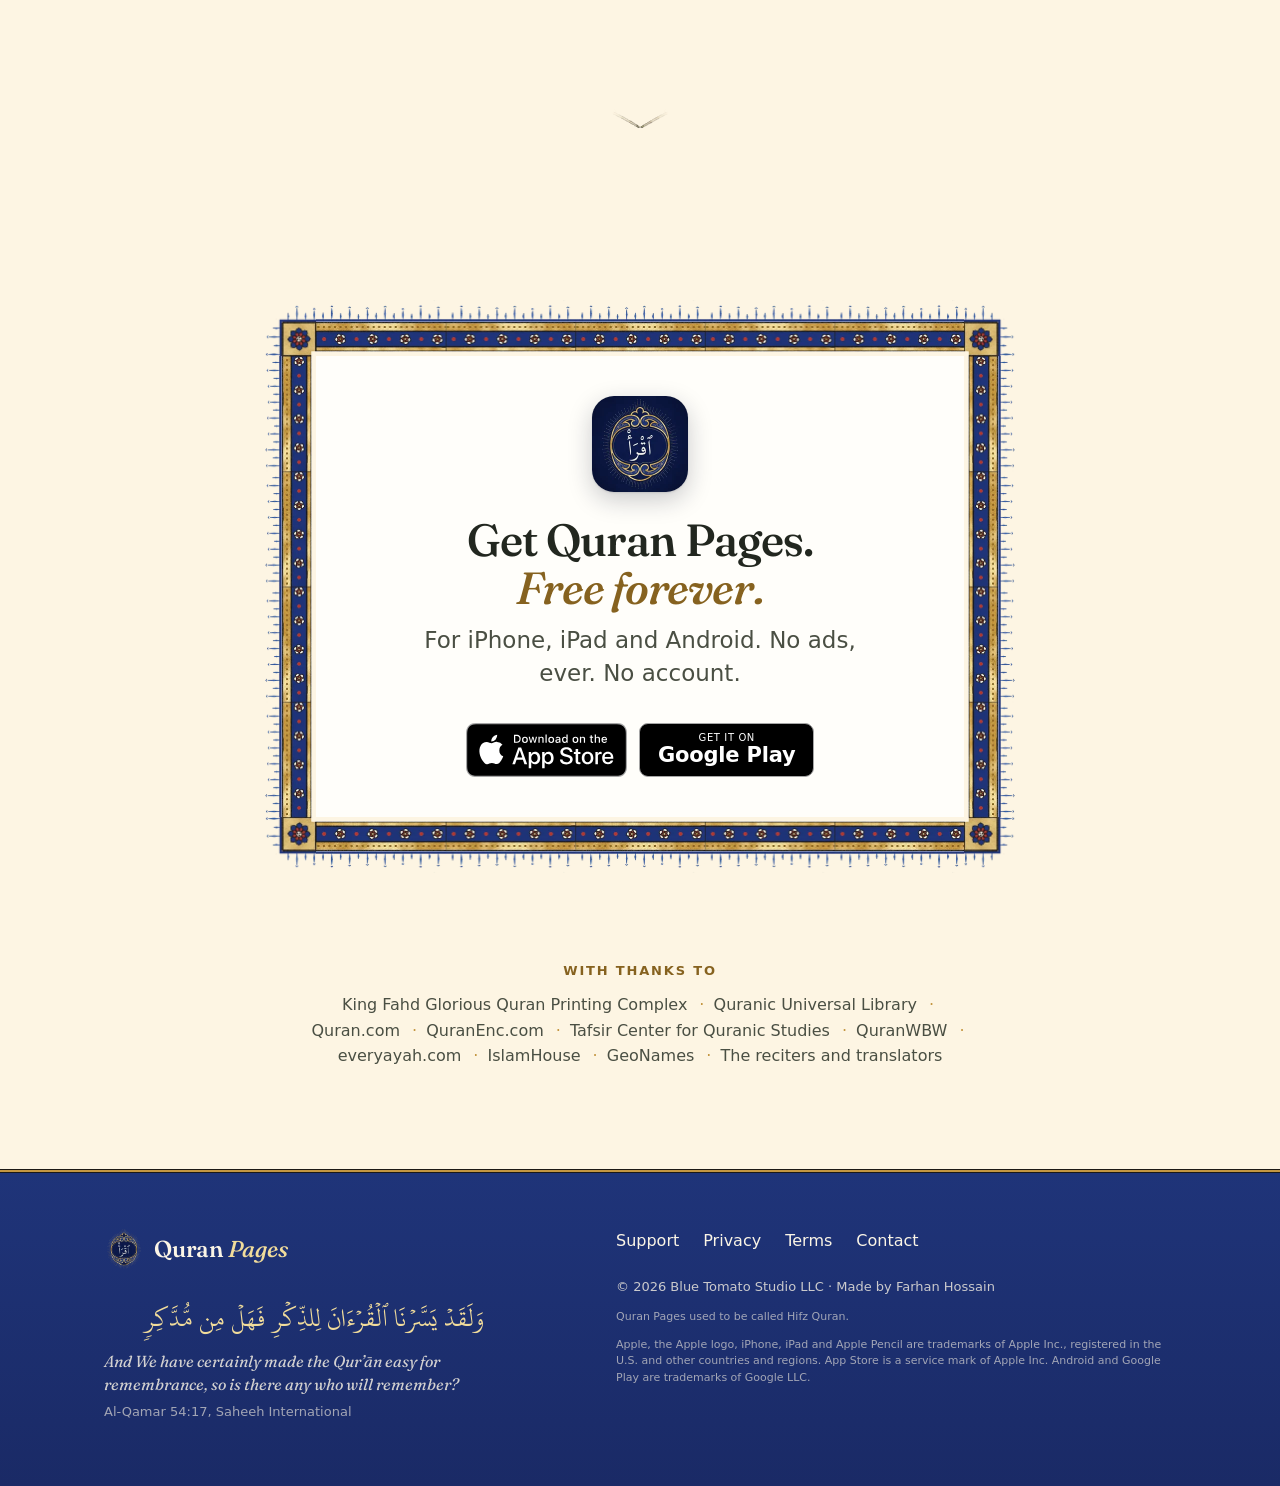
==== commit c382c42e: "The site's own address is quranpages.org The owner bought quranpages.org (28 October 2026) and wants" ====
--- a/index.html
+++ b/index.html
@@ -4,22 +4,22 @@
 <meta charset="utf-8">
 <meta name="viewport" content="width=device-width, initial-scale=1, viewport-fit=cover">
 <title>Quran Pages · Read, repeat, remember</title>
-<link rel="canonical" href="https://hifzquran.org/">
+<link rel="canonical" href="https://quranpages.org/">
 <meta name="description" content="The Quran on pages that match the printed book. Any ayah on repeat, tafsir, and prayer times for your city. Free forever, no ads, no account.">
 <link rel="icon" type="image/png" sizes="32x32" href="assets/img/favicon-32.png">
 <link rel="icon" type="image/png" sizes="64x64" href="assets/img/favicon-64.png">
 <link rel="apple-touch-icon" href="assets/img/apple-touch-icon.png">
 <meta property="og:title" content="Quran Pages · Read, repeat, remember">
 <meta property="og:description" content="The Quran on pages that match the printed book. Any ayah on repeat, tafsir, and prayer times for your city. Free forever, no ads, no account.">
-<meta property="og:image" content="https://hifzquran.org/assets/img/og.jpg">
+<meta property="og:image" content="https://quranpages.org/assets/img/og.jpg">
 <meta property="og:image:width" content="1200">
 <meta property="og:image:height" content="630">
 <meta property="og:type" content="website">
-<meta property="og:url" content="https://hifzquran.org">
+<meta property="og:url" content="https://quranpages.org">
 <meta name="twitter:card" content="summary_large_image">
 <meta name="twitter:title" content="Quran Pages · Read, repeat, remember">
 <meta name="twitter:description" content="The Quran on pages that match the printed book. Free forever, no ads, no account.">
-<meta name="twitter:image" content="https://hifzquran.org/assets/img/og.jpg">
+<meta name="twitter:image" content="https://quranpages.org/assets/img/og.jpg">
 <meta name="theme-color" content="#1F3479">
 <!-- iPhone Safari shows Apple's own bar with Get or Open at the top -->
 <meta name="apple-itunes-app" content="app-id=6792413377">
@@ -34,21 +34,21 @@
   "@type": "MobileApplication",
   "name": "Quran Pages",
   "alternateName": "Hifz Quran",
-  "url": "https://hifzquran.org/",
+  "url": "https://quranpages.org/",
   "description": "The Quran on pages that match the printed book, any ayah on repeat until you memorize it, tafsir for every ayah, and prayer times for your city.",
   "applicationCategory": "ReferenceApplication",
   "operatingSystem": "iOS 17 or later, Android 8.0 or later",
   "inLanguage": "en",
-  "image": "https://hifzquran.org/assets/img/app-icon.png",
+  "image": "https://quranpages.org/assets/img/app-icon.png",
   "offers": {
     "@type": "Offer",
     "price": "0",
     "priceCurrency": "USD"
   },
   "screenshot": [
-    "https://hifzquran.org/assets/shots/quran-day.jpg",
-    "https://hifzquran.org/assets/shots/fatihah.jpg",
-    "https://hifzquran.org/assets/shots/repeat.jpg"
+    "https://quranpages.org/assets/shots/quran-day.jpg",
+    "https://quranpages.org/assets/shots/fatihah.jpg",
+    "https://quranpages.org/assets/shots/repeat.jpg"
   ],
   "sameAs": [
     "https://apps.apple.com/us/app/quran-pages-read-repeat/id6792413377",
--- a/assets/styles.css
+++ b/assets/styles.css
@@ -1,4 +1,4 @@
-/* Quran Pages, hifzquran.org. The 4.0 site: the illuminated app on a page.
+/* Quran Pages, quranpages.org. The 4.0 site: the illuminated app on a page.
 
    The site follows the app. By day the ground is the app's bright cream
    paper (DayGround), lit from the top, with a touch of burnished grain and
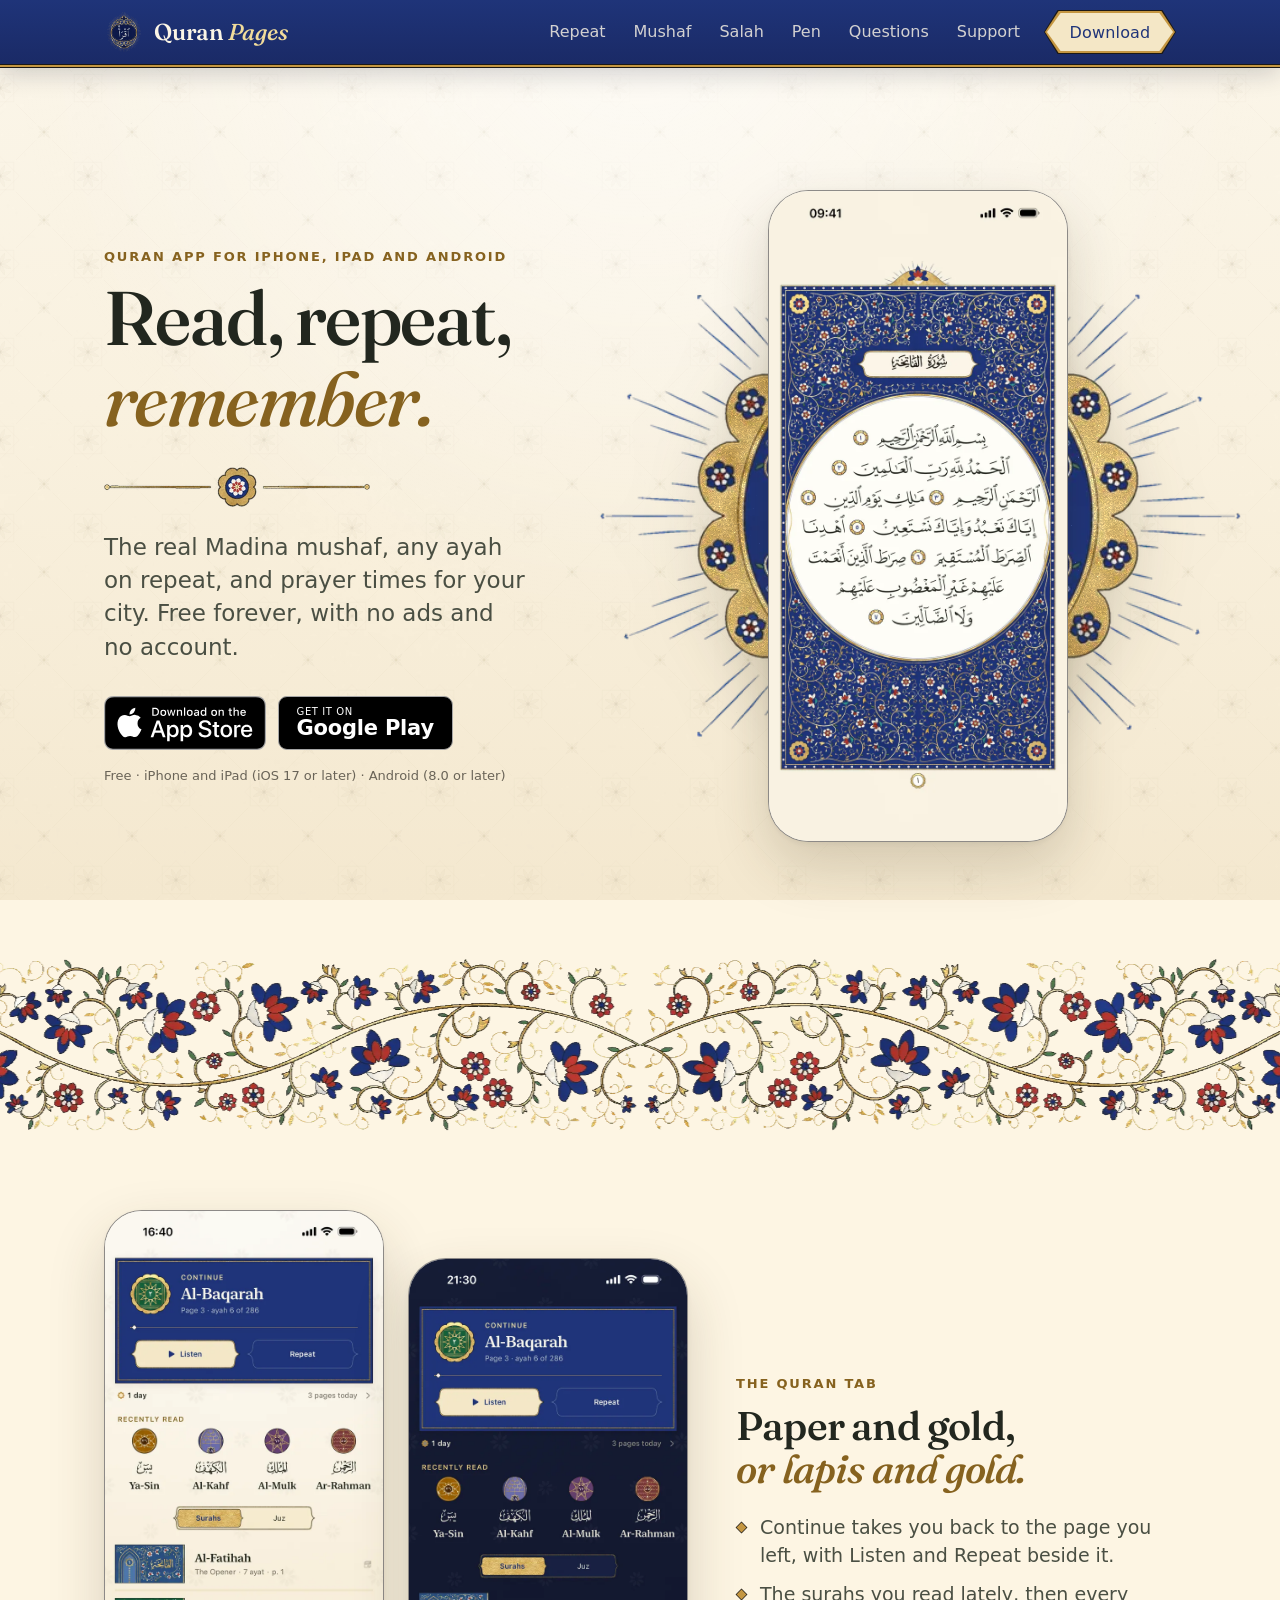
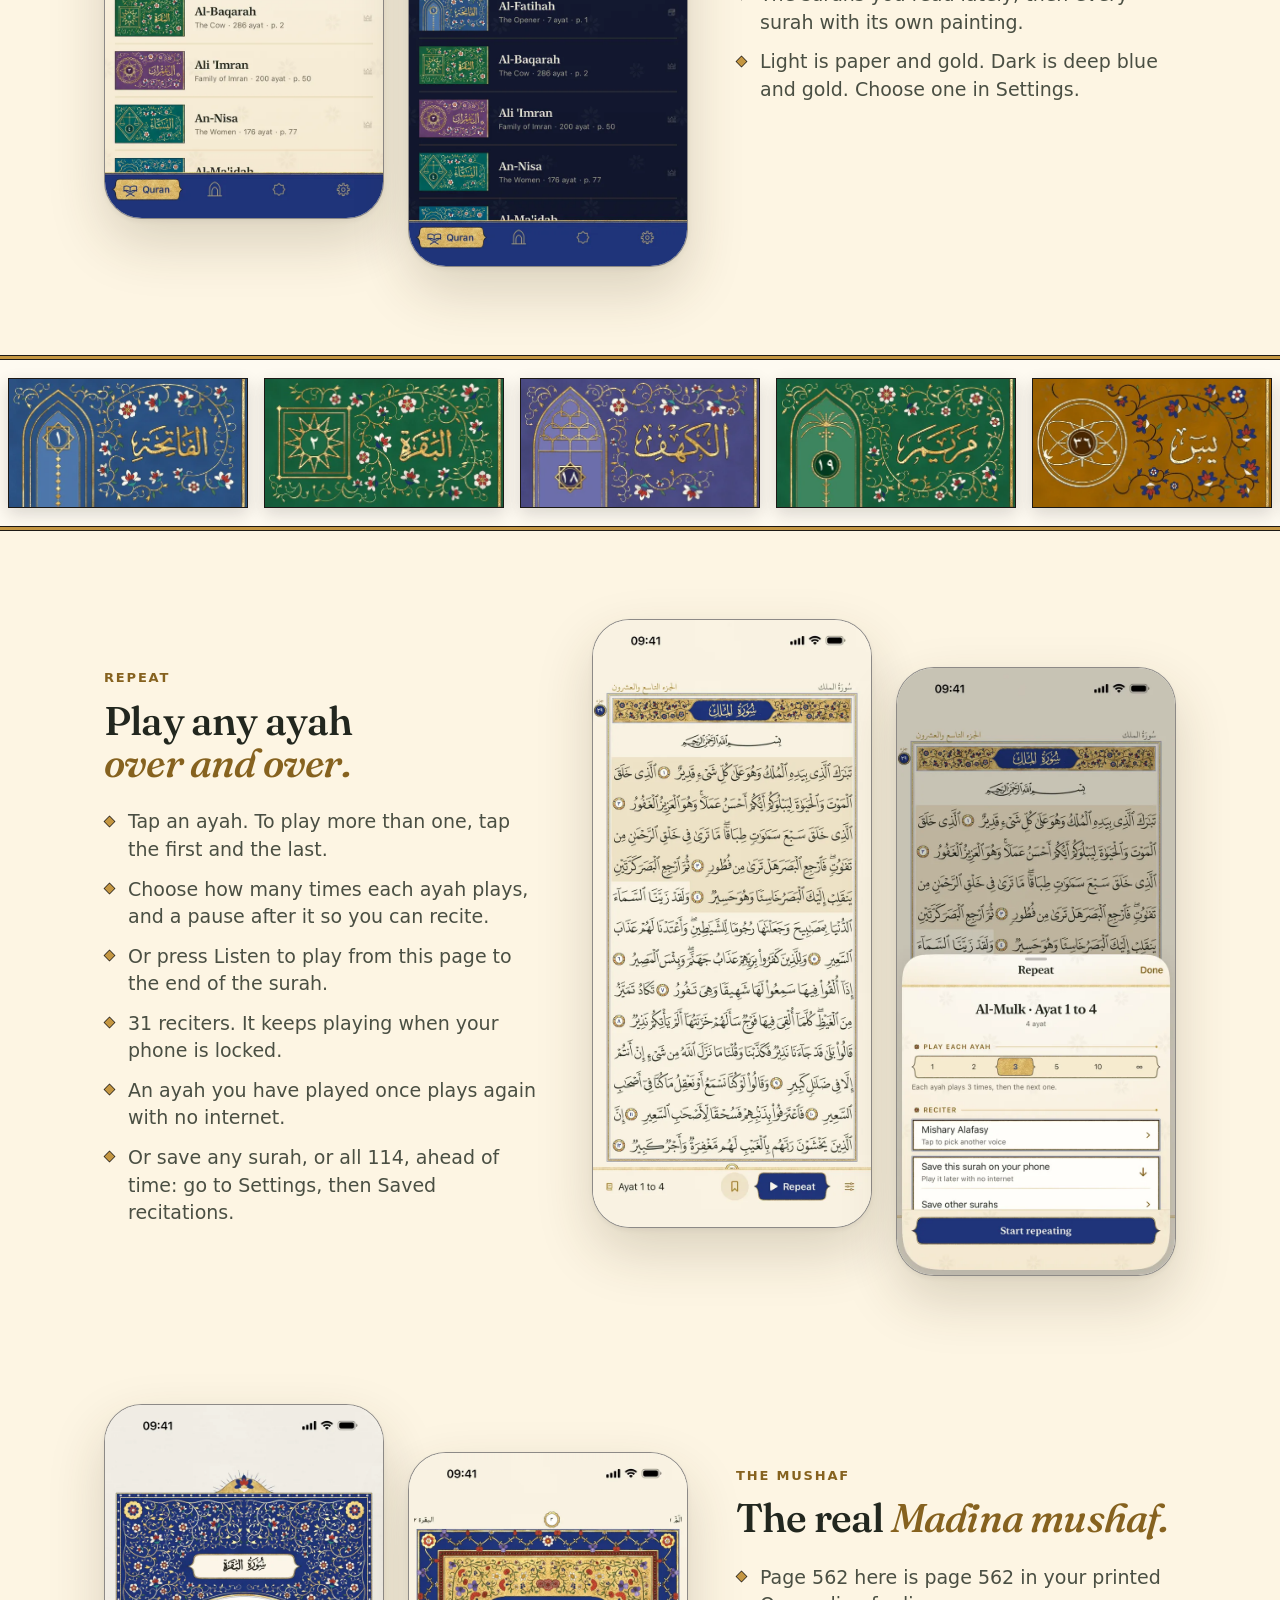
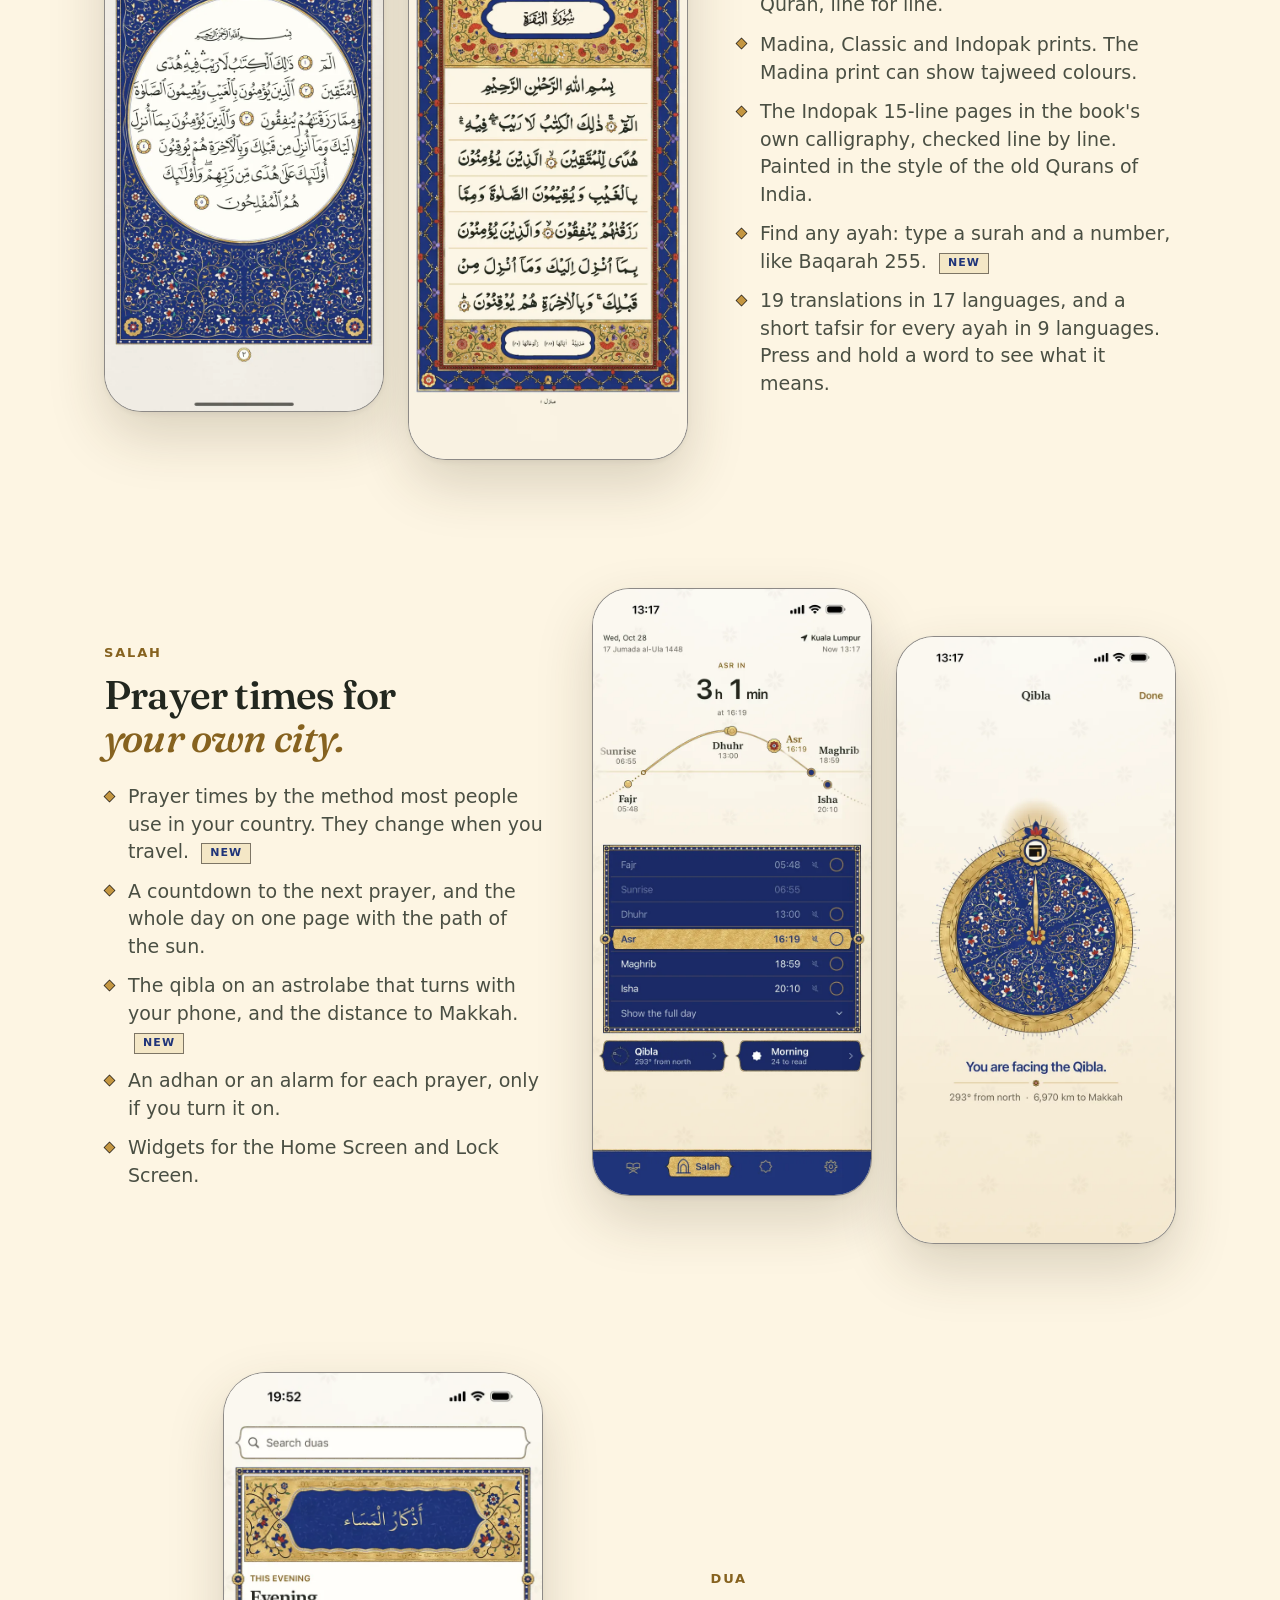
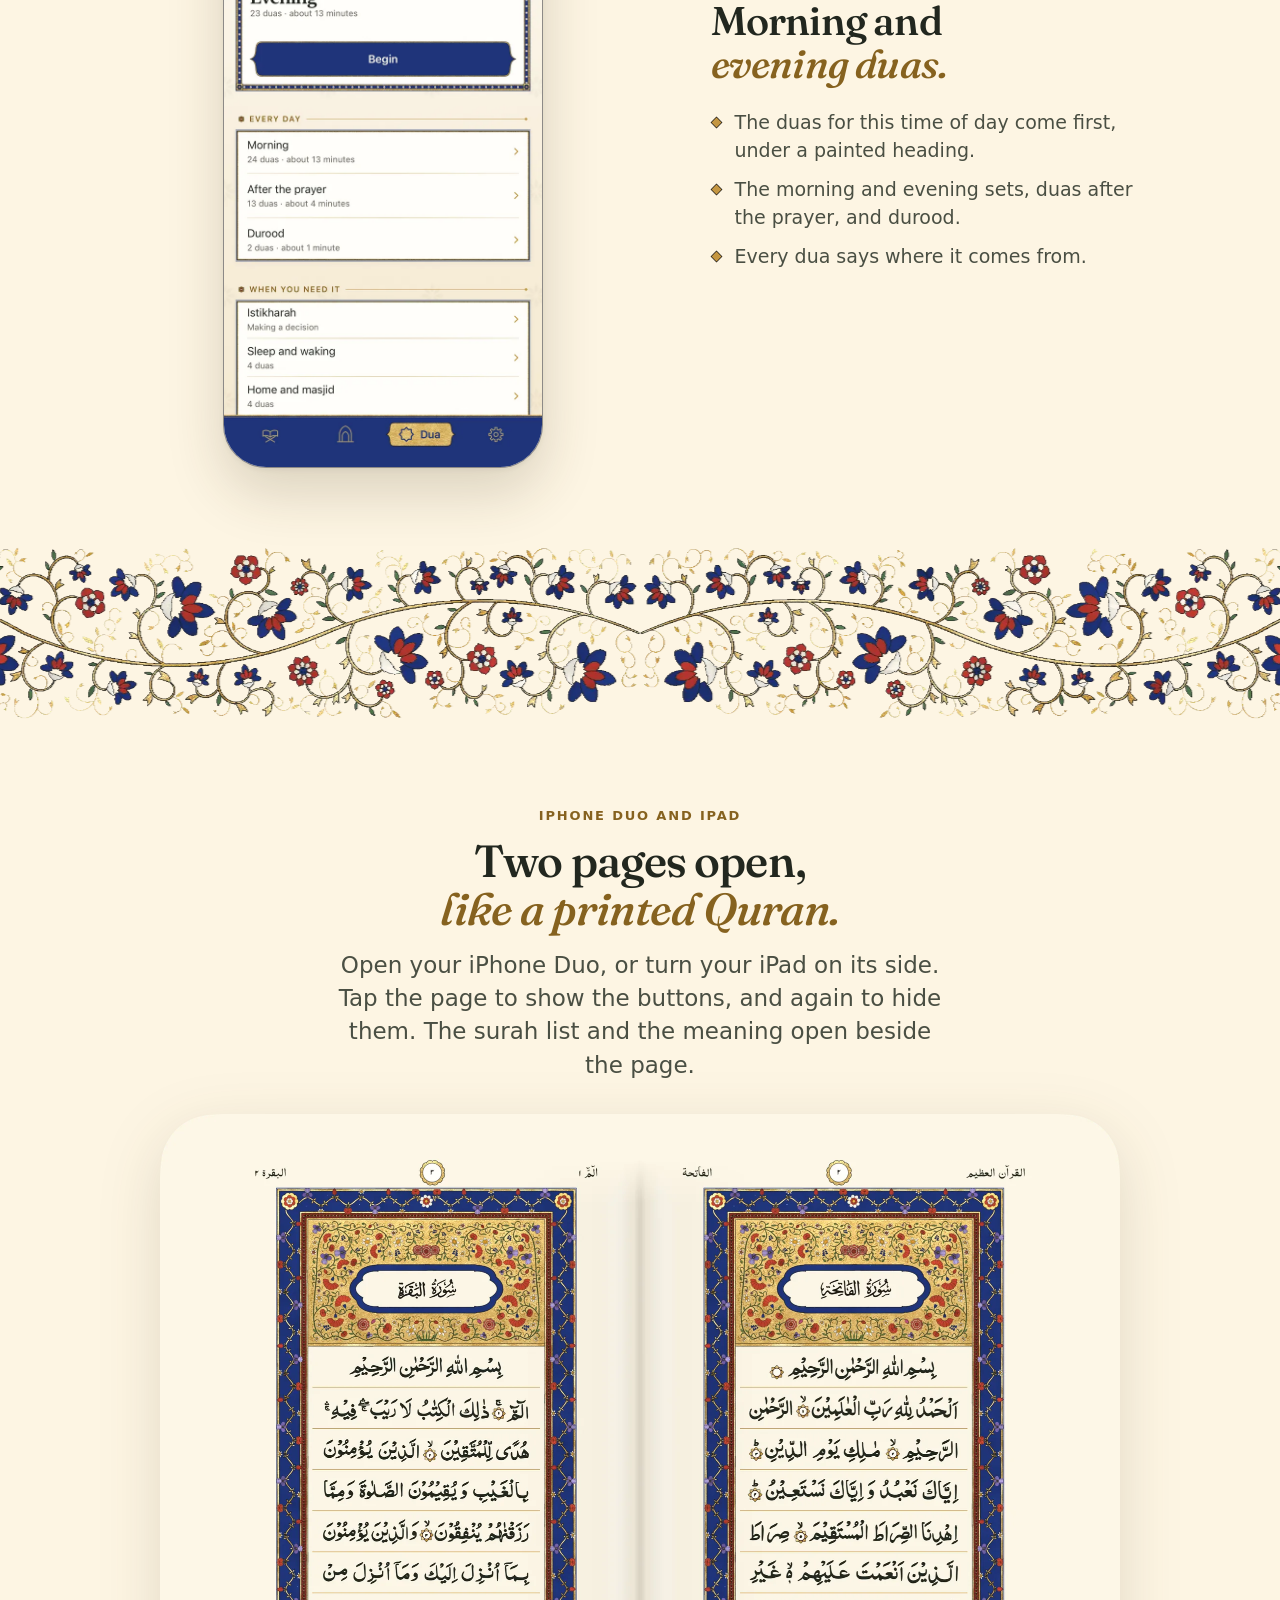
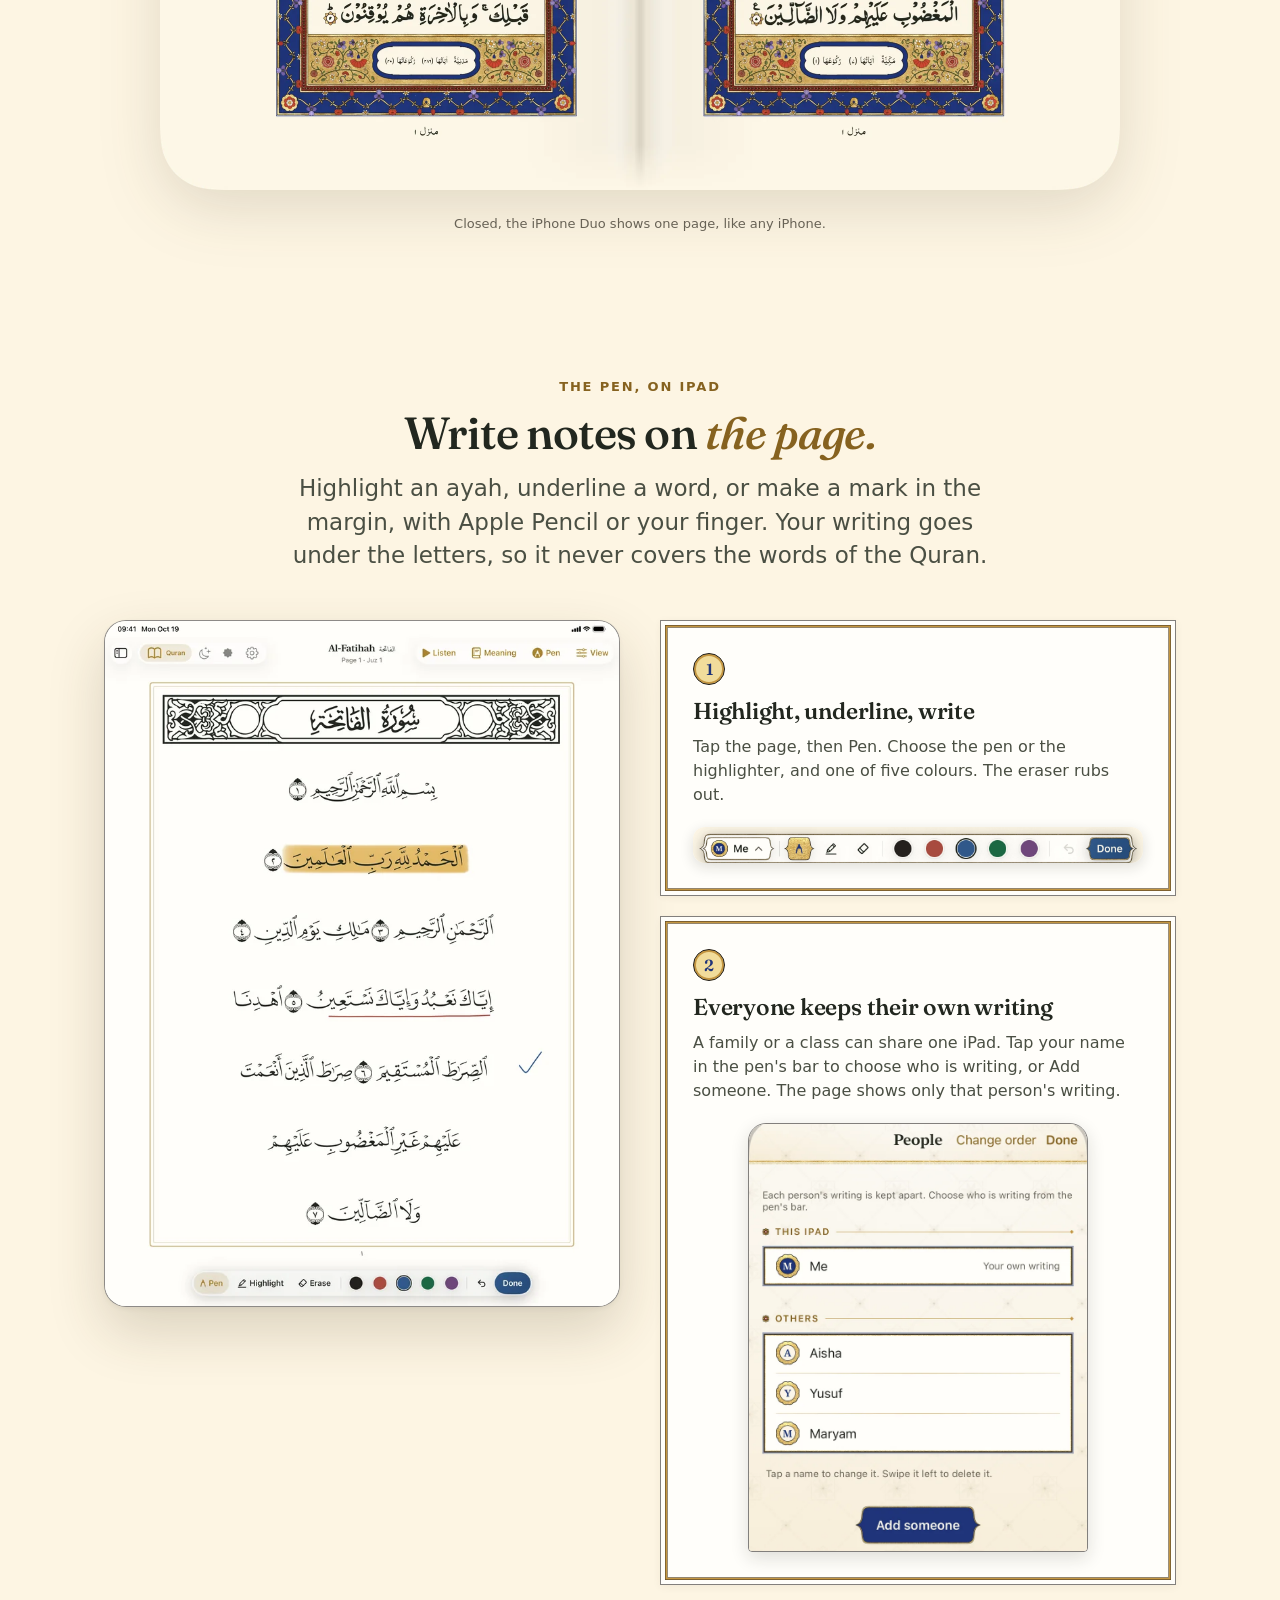
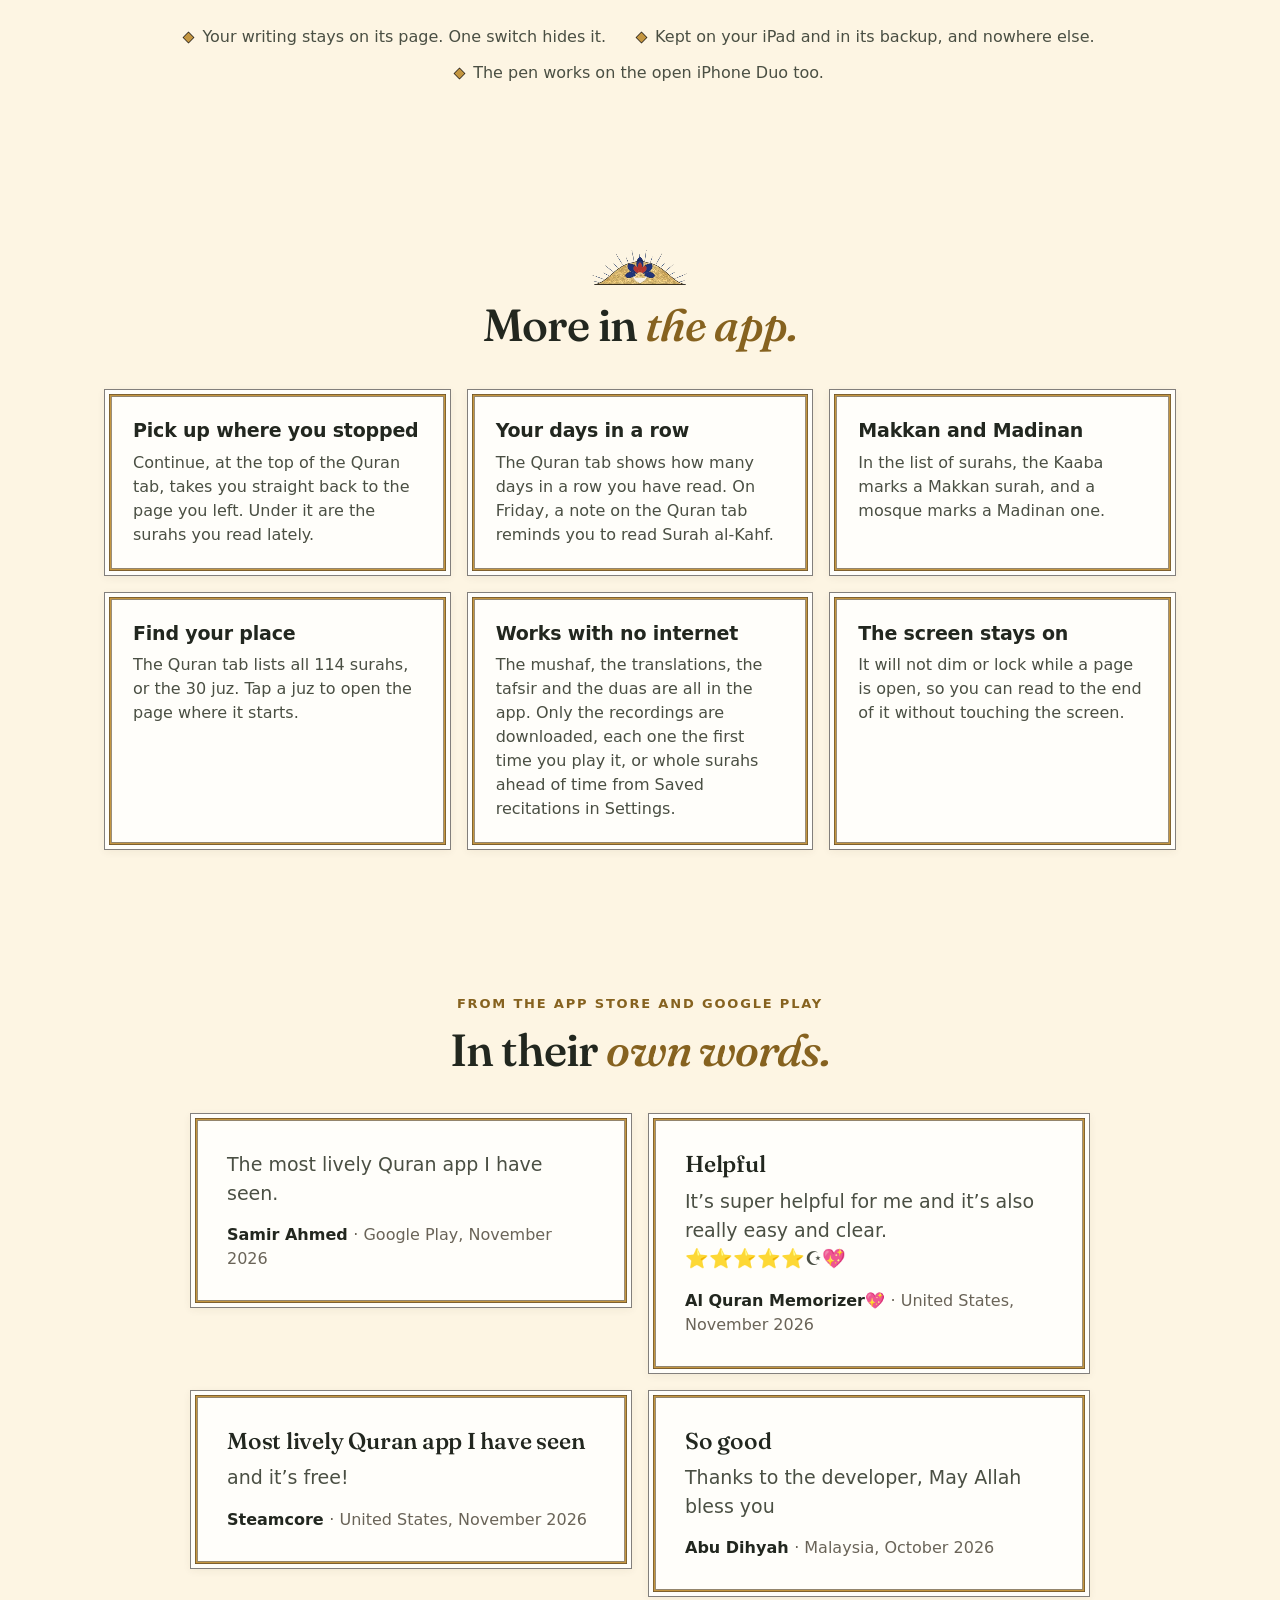
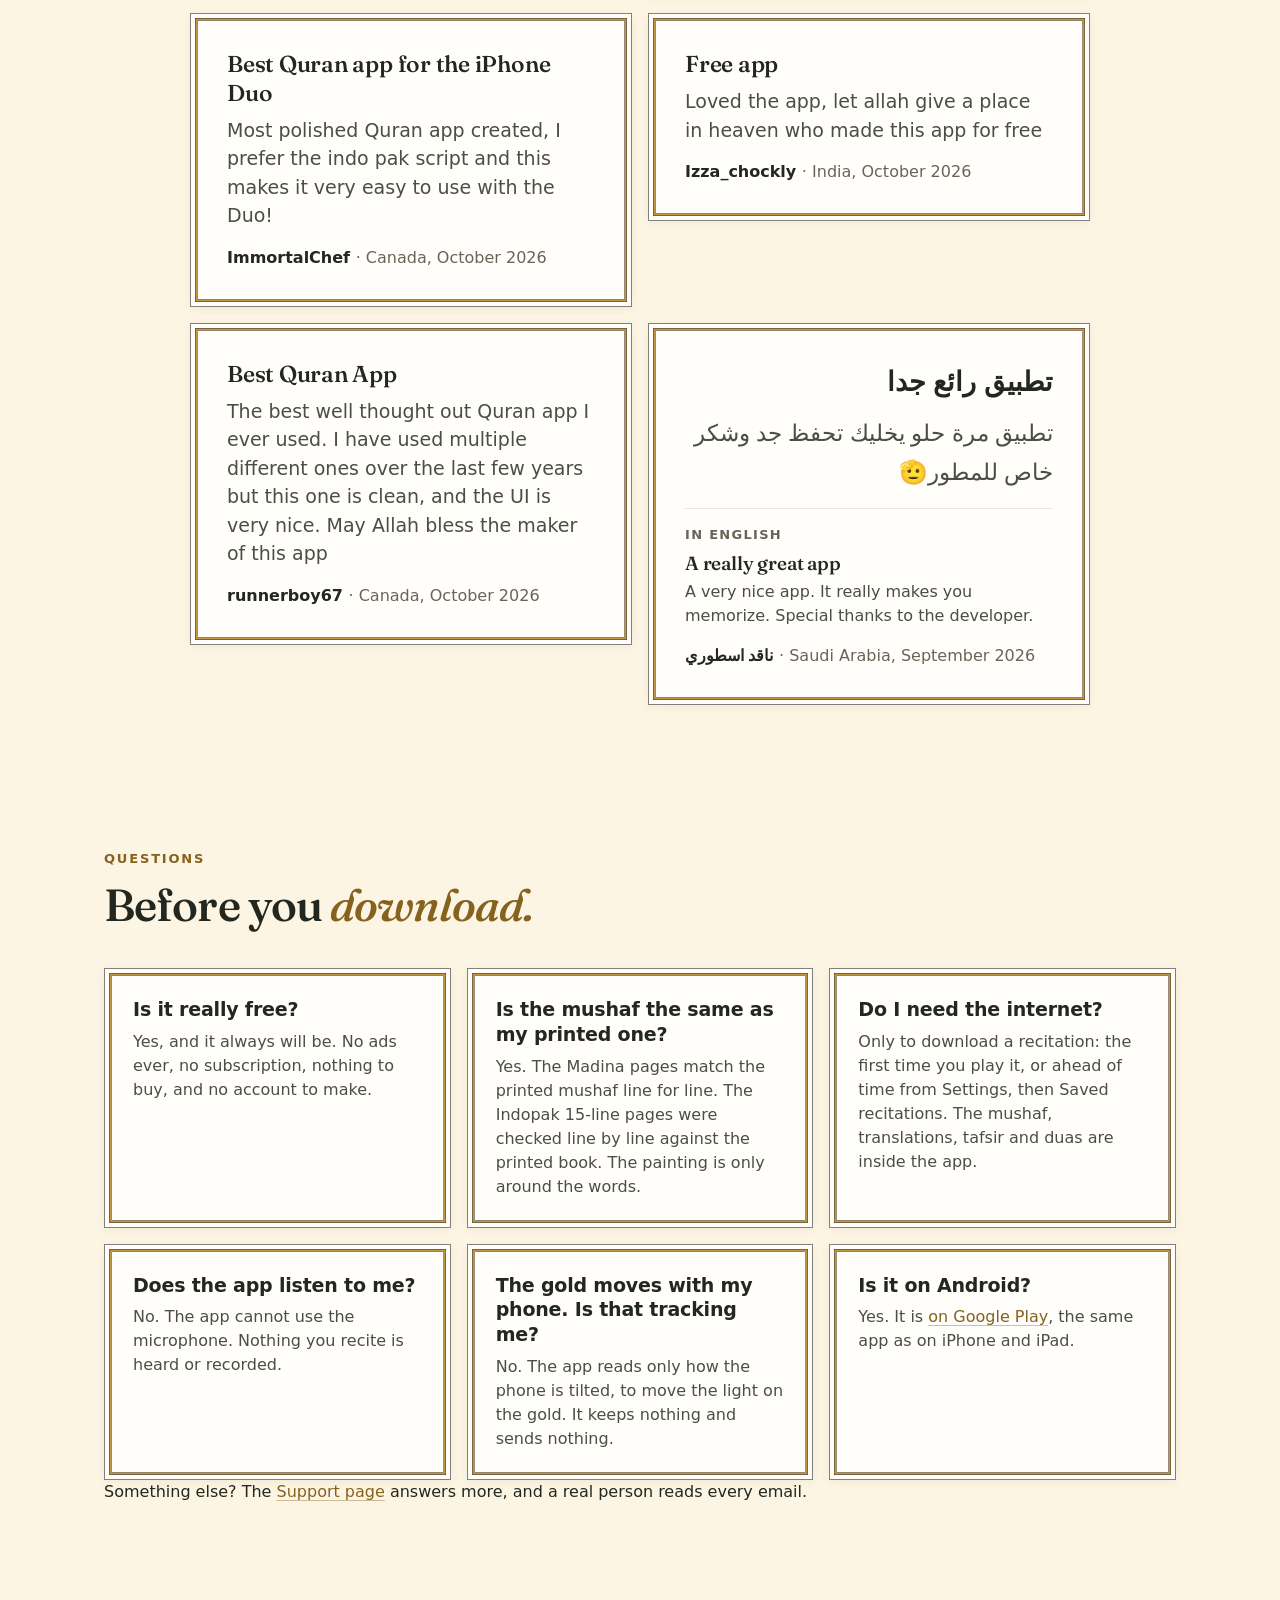
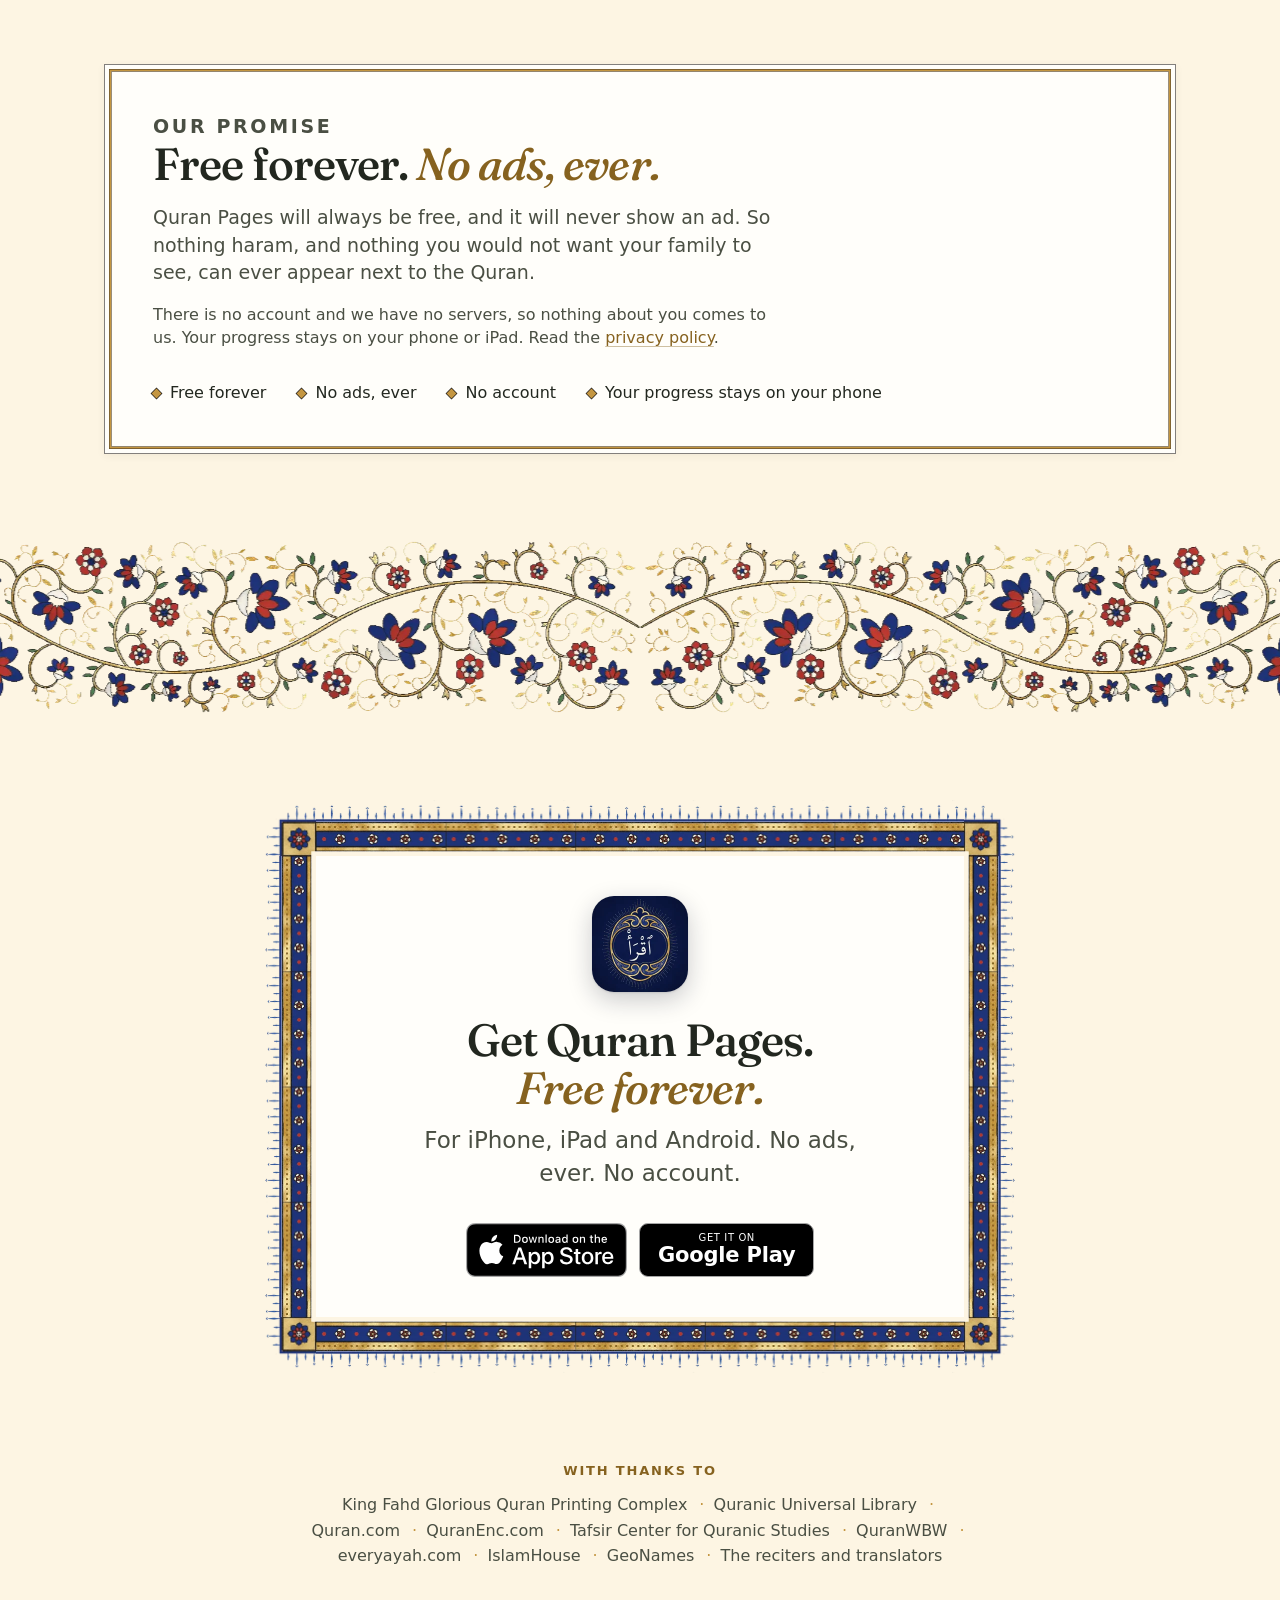
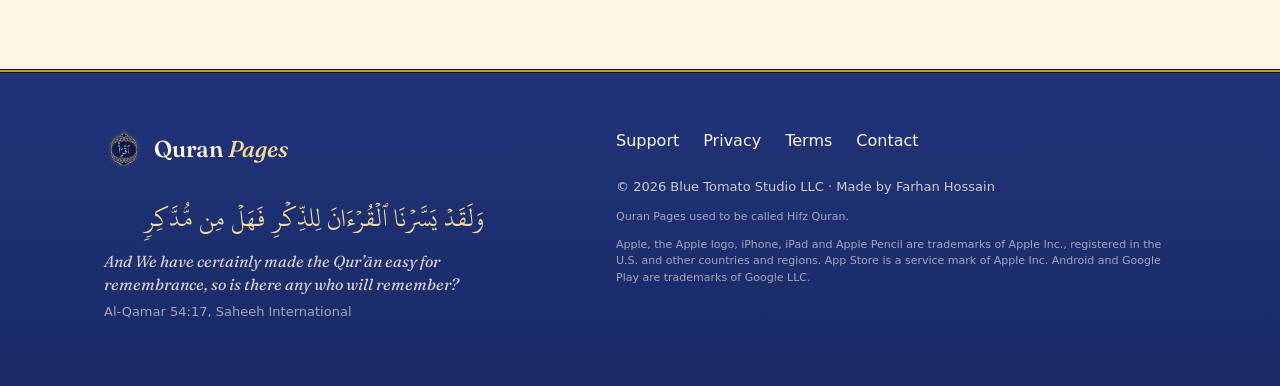
==== commit 792039c0: "Every written review: four more, from the App Store and Google Play Samir Ahmed (Google Play, 11 Nov" ====
--- a/index.html
+++ b/index.html
@@ -400,17 +400,45 @@
     </div>
   </section>
 
-  <!-- REVIEWS: App Store reviews, word for word, with the names the store shows.
-       Only real ones, newest first. On 28 October 2026 these four were every
-       written review in every storefront (Google Play shows none yet); the
-       owner asked for all of them. -->
+  <!-- REVIEWS: App Store and Google Play reviews, word for word, with the names
+       the store shows. Only real ones, newest first. On 12 November 2026 these
+       eight were every written review on both stores (seven on the App Store,
+       one on Google Play); the owner asked for all of them. Google Play shows
+       no country, so its card names the store instead. -->
   <section id="reviews" class="reviews center">
     <div class="wrap">
       <div class="section-head reveal">
-        <p class="eyebrow">From the App Store</p>
+        <p class="eyebrow">From the App Store and Google Play</p>
         <h2>In their <em>own words.</em></h2>
       </div>
       <div class="said">
+        <figure class="review card reveal">
+          <blockquote>
+            <p>The most lively Quran app I have seen.</p>
+          </blockquote>
+          <figcaption>Samir Ahmed <span>· Google Play, November 2026</span></figcaption>
+        </figure>
+        <figure class="review card reveal later">
+          <blockquote>
+            <p class="r-title">Helpful</p>
+            <p>It’s super helpful for me and it’s also really easy and clear.<br>⭐️⭐️⭐️⭐️⭐️☪️💖</p>
+          </blockquote>
+          <figcaption>Al Quran Memorizer💖 <span>· United States, November 2026</span></figcaption>
+        </figure>
+        <figure class="review card reveal">
+          <blockquote>
+            <p class="r-title">Most lively Quran app I have seen</p>
+            <p>and it’s free!</p>
+          </blockquote>
+          <figcaption>Steamcore <span>· United States, November 2026</span></figcaption>
+        </figure>
+        <figure class="review card reveal later">
+          <blockquote>
+            <p class="r-title">So good</p>
+            <p>Thanks to the developer, May Allah bless you</p>
+          </blockquote>
+          <figcaption>Abu Dihyah <span>· Malaysia, October 2026</span></figcaption>
+        </figure>
         <figure class="review card reveal">
           <blockquote>
             <p class="r-title">Best Quran app for the iPhone Duo</p>
@@ -444,6 +472,7 @@
           </div>
           <figcaption><bdi lang="ar">ناقد اسطوري</bdi> <span>· Saudi Arabia, September 2026</span></figcaption>
         </figure>
+      </div>
     </div>
   </section>
 
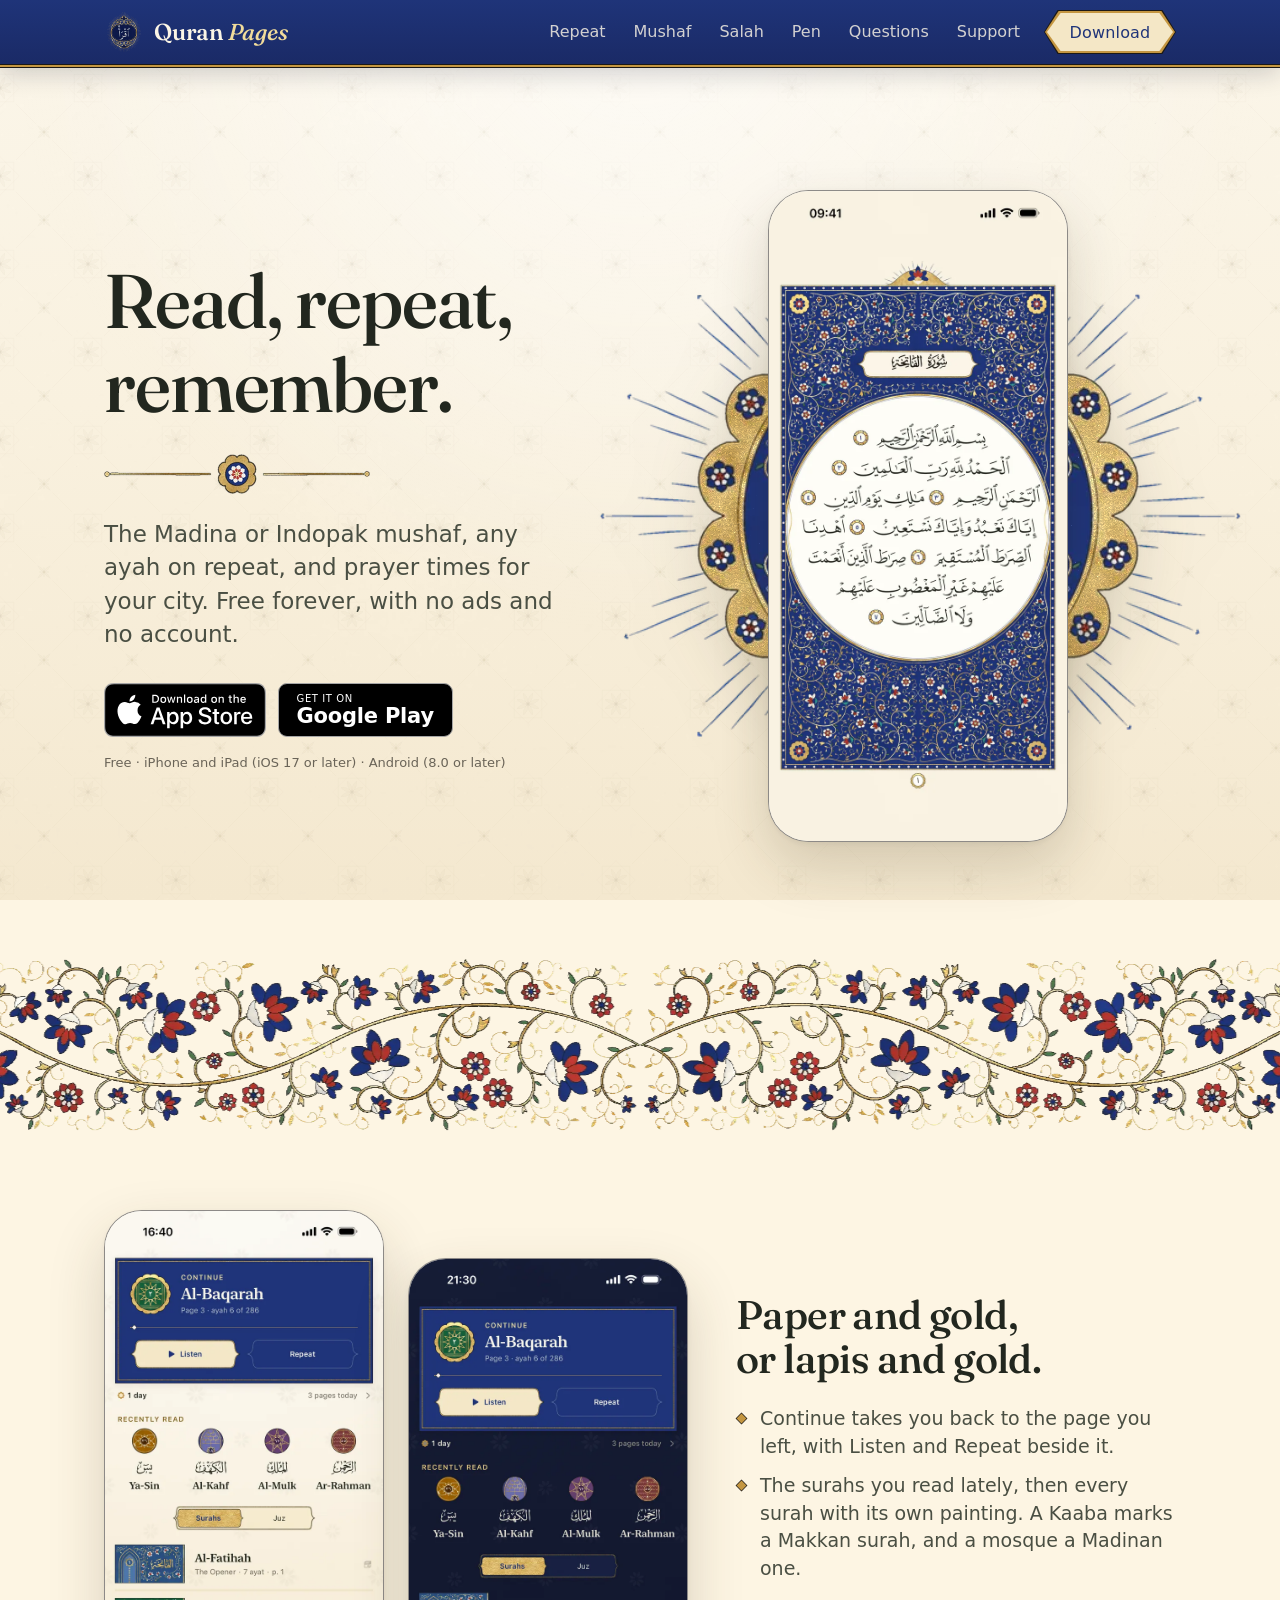
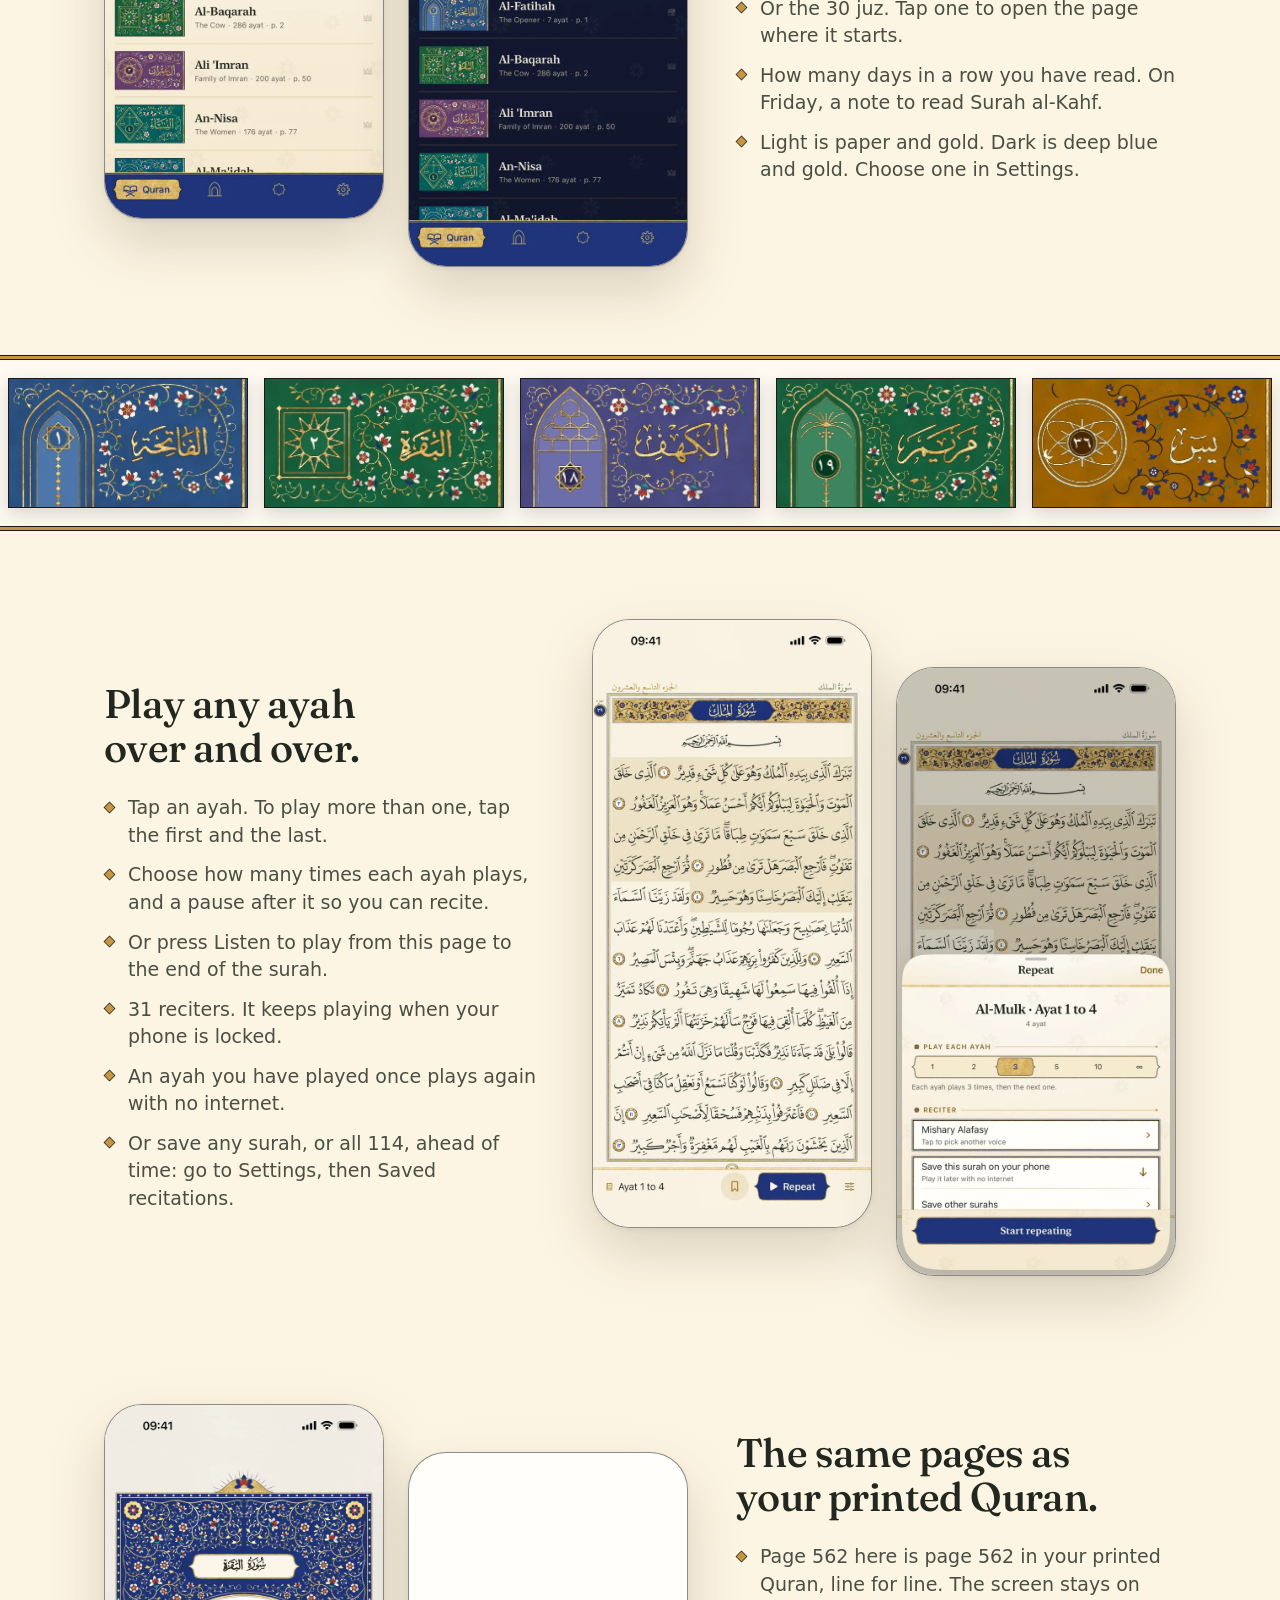
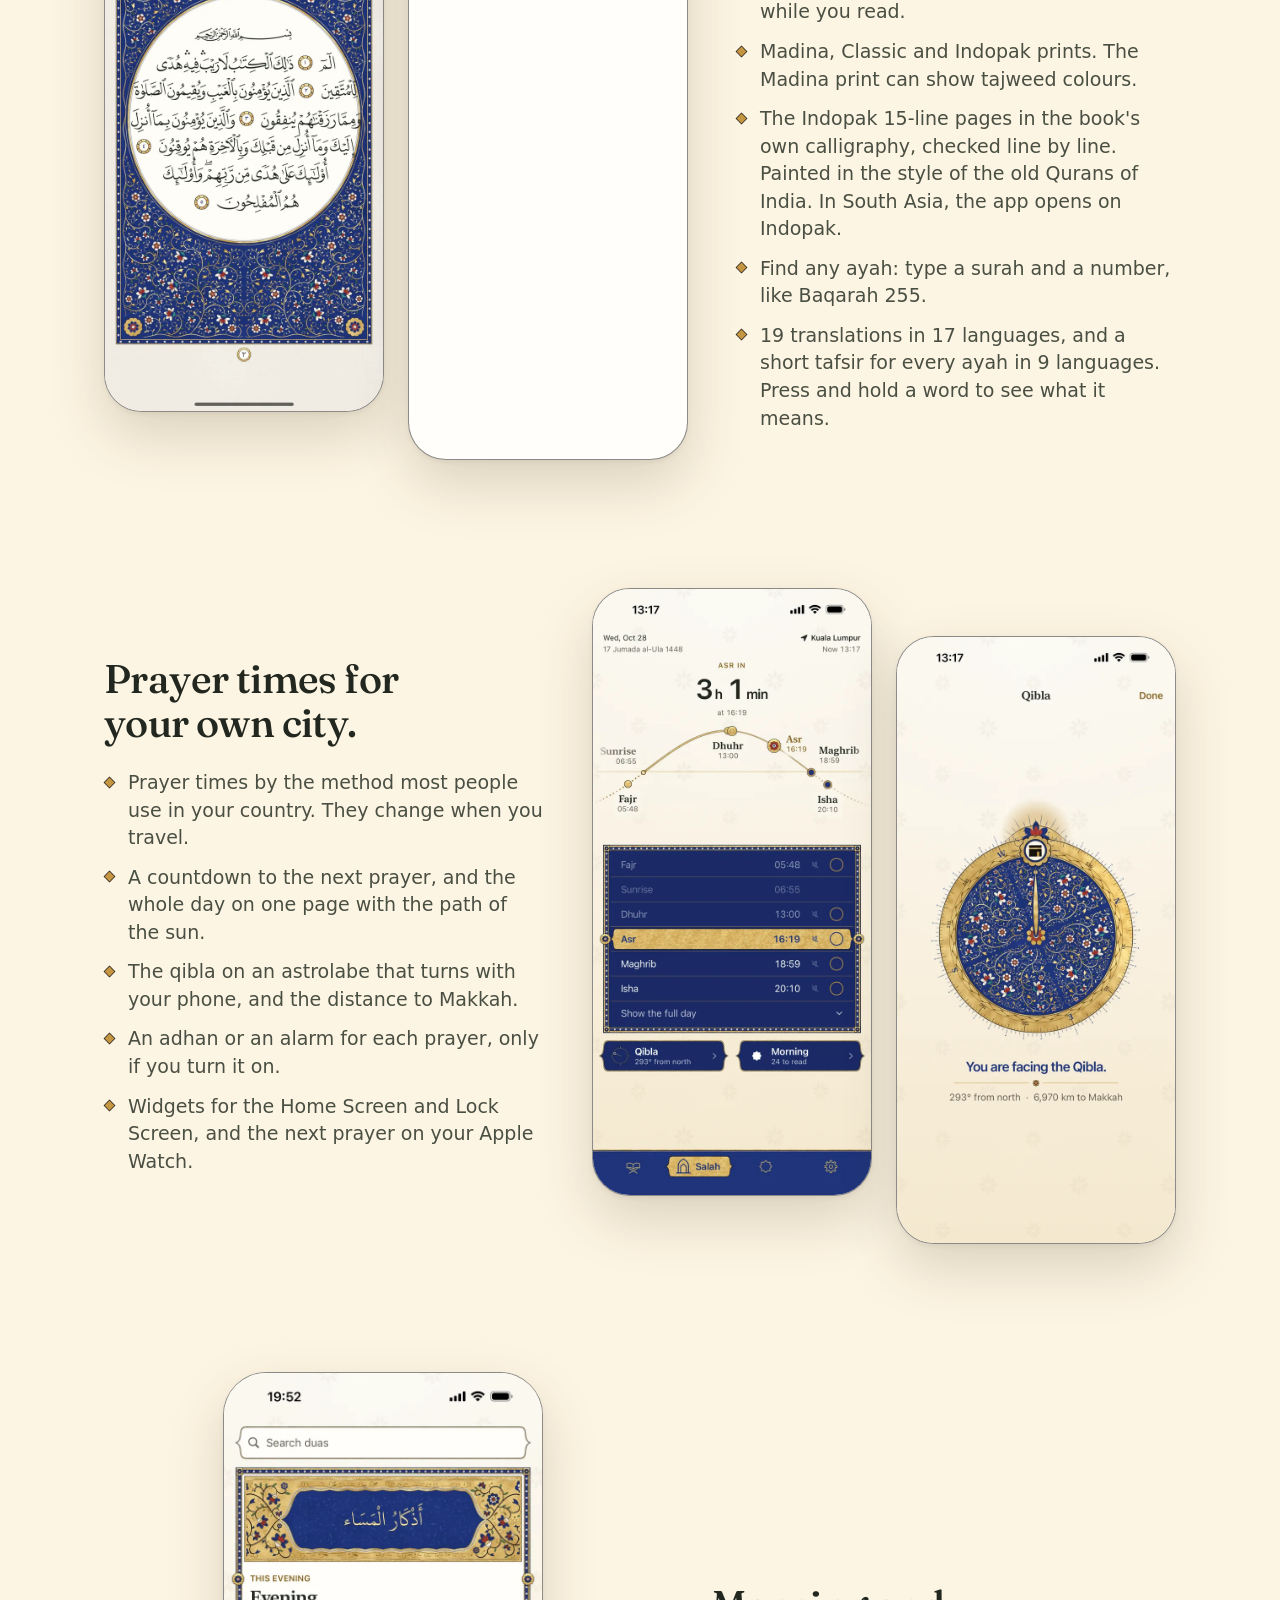
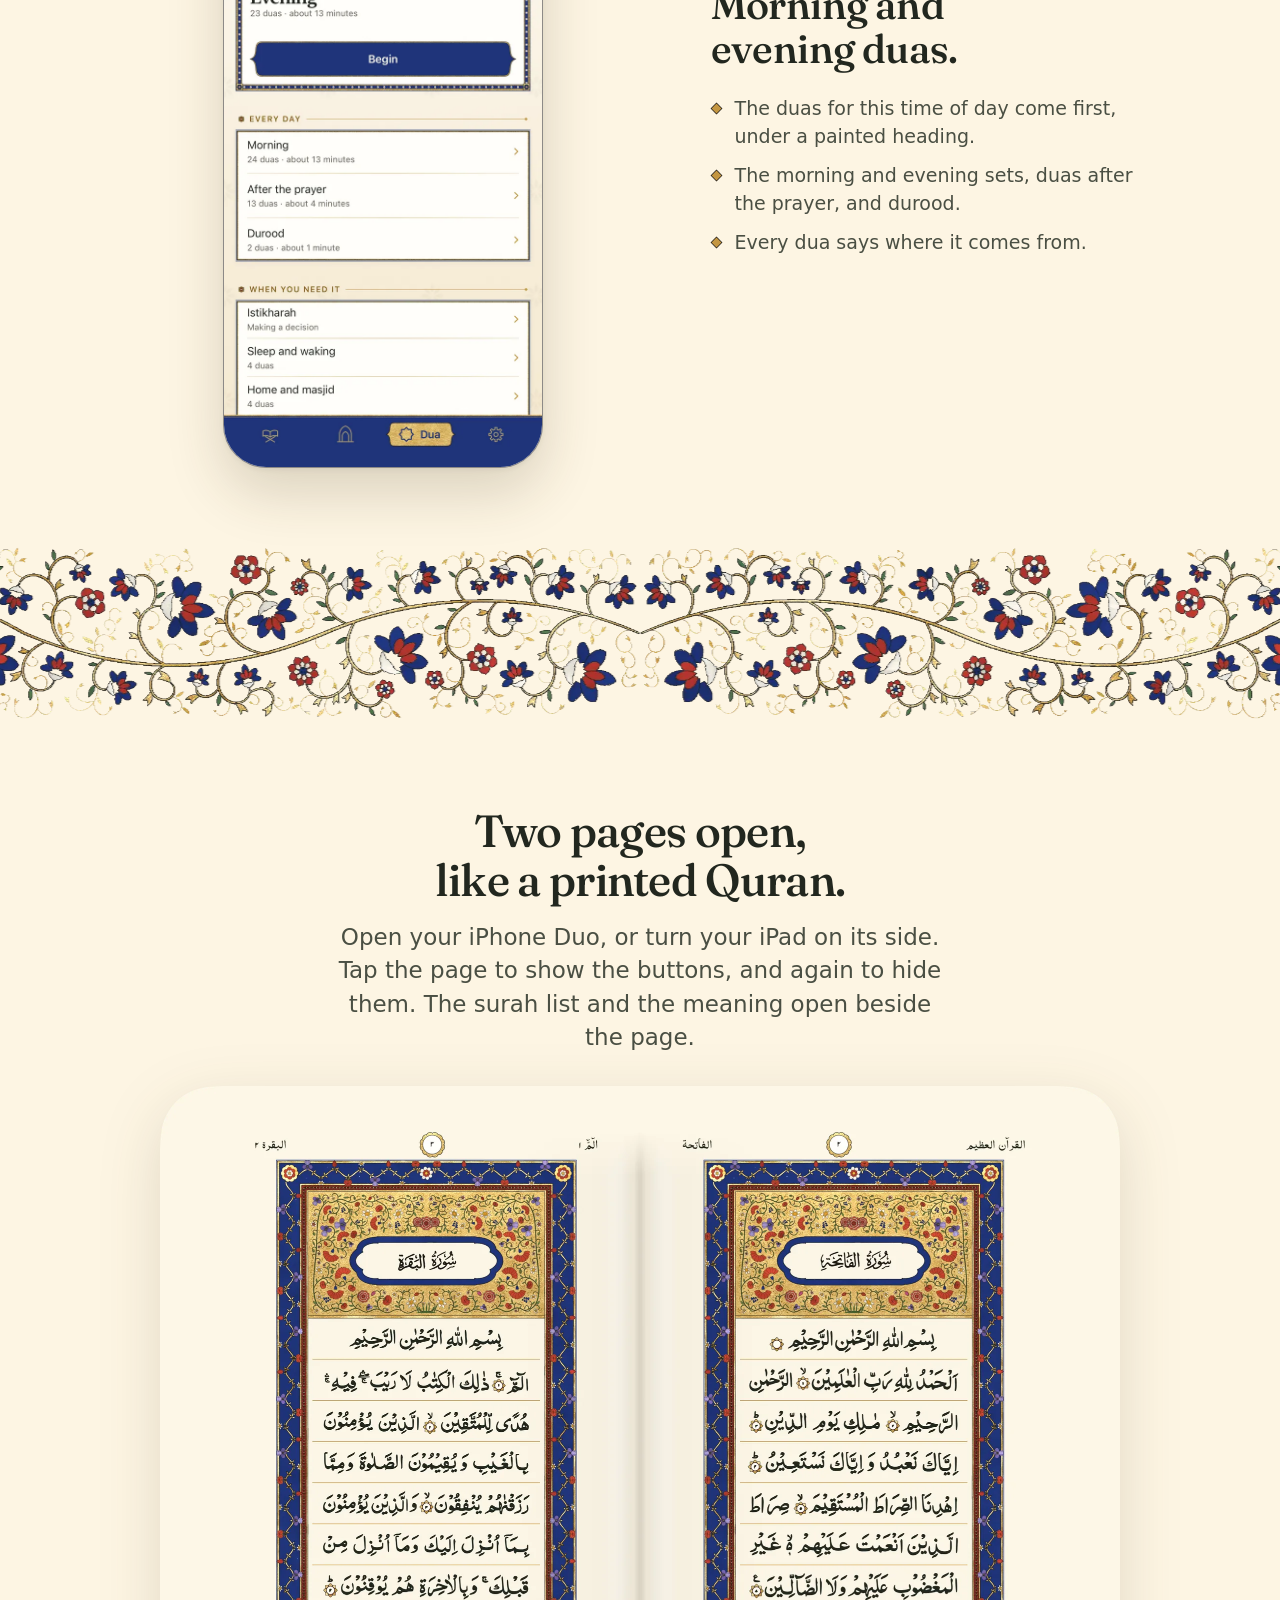
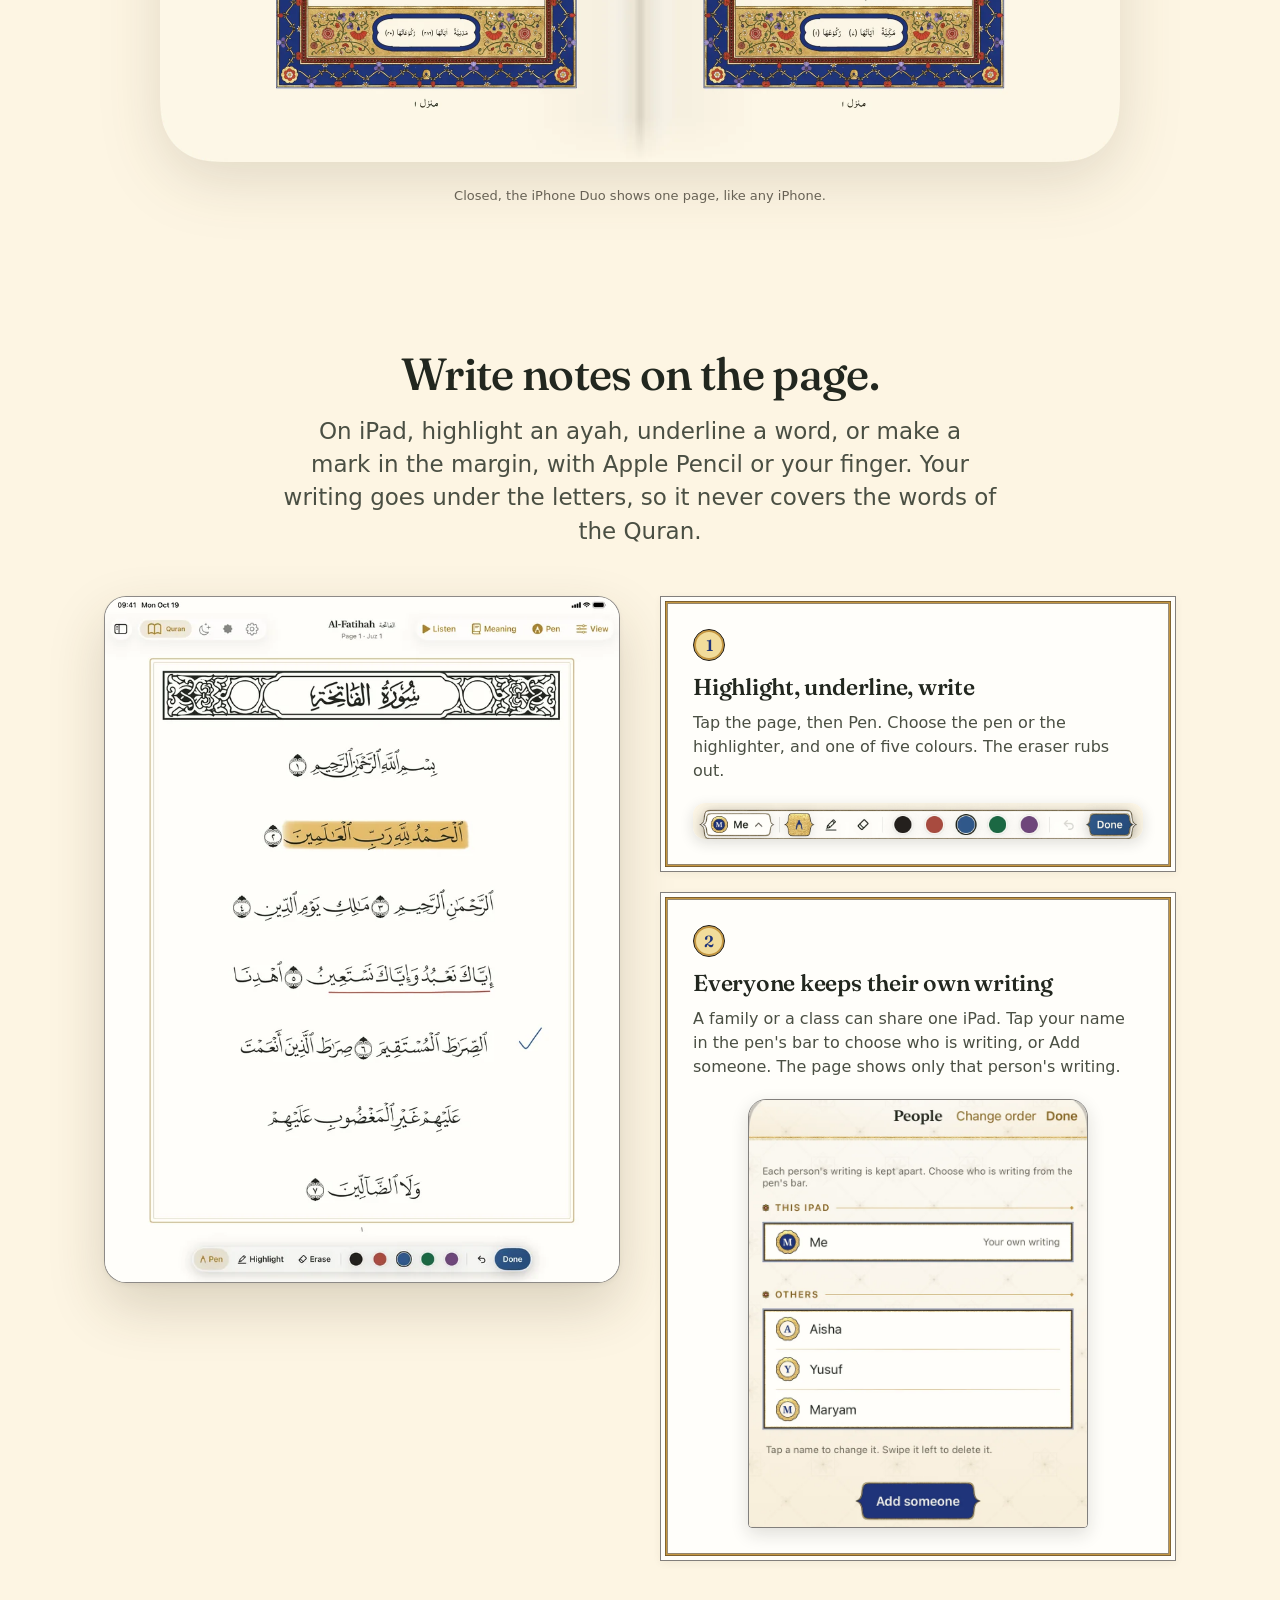
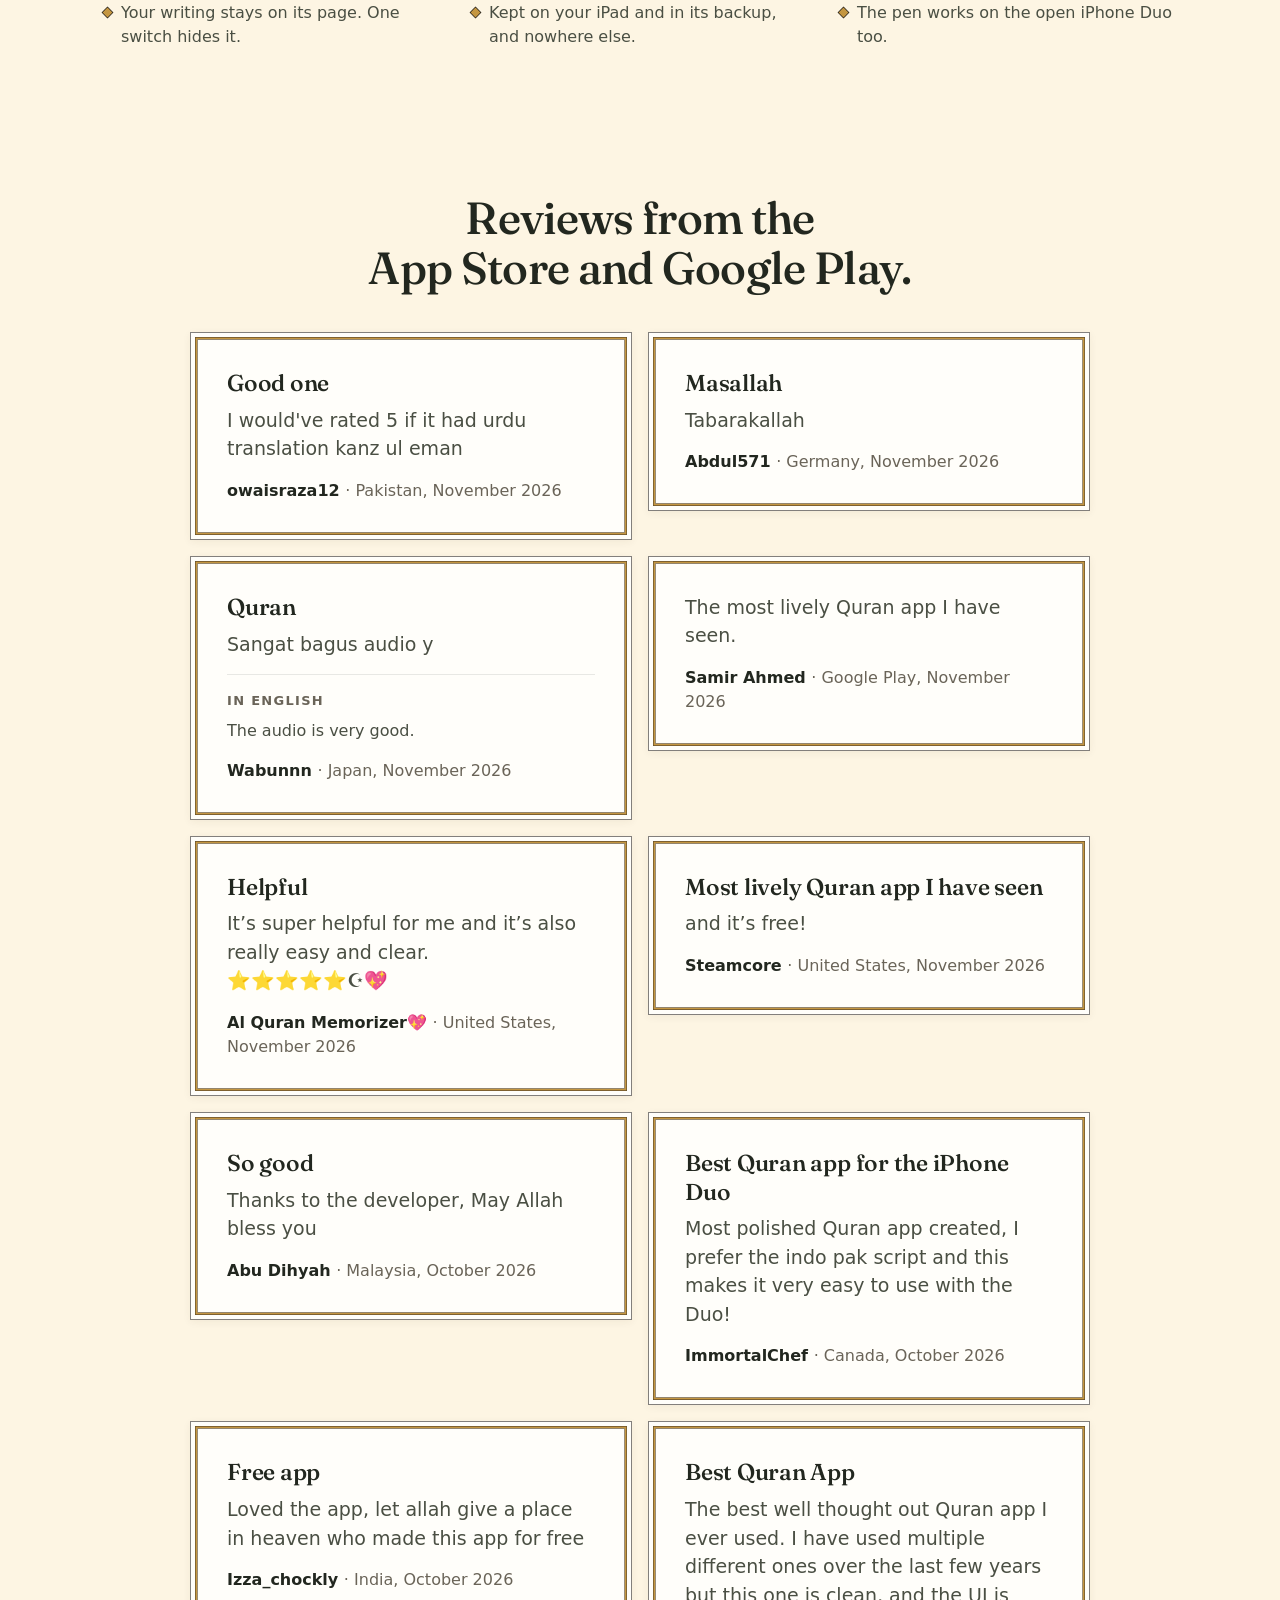
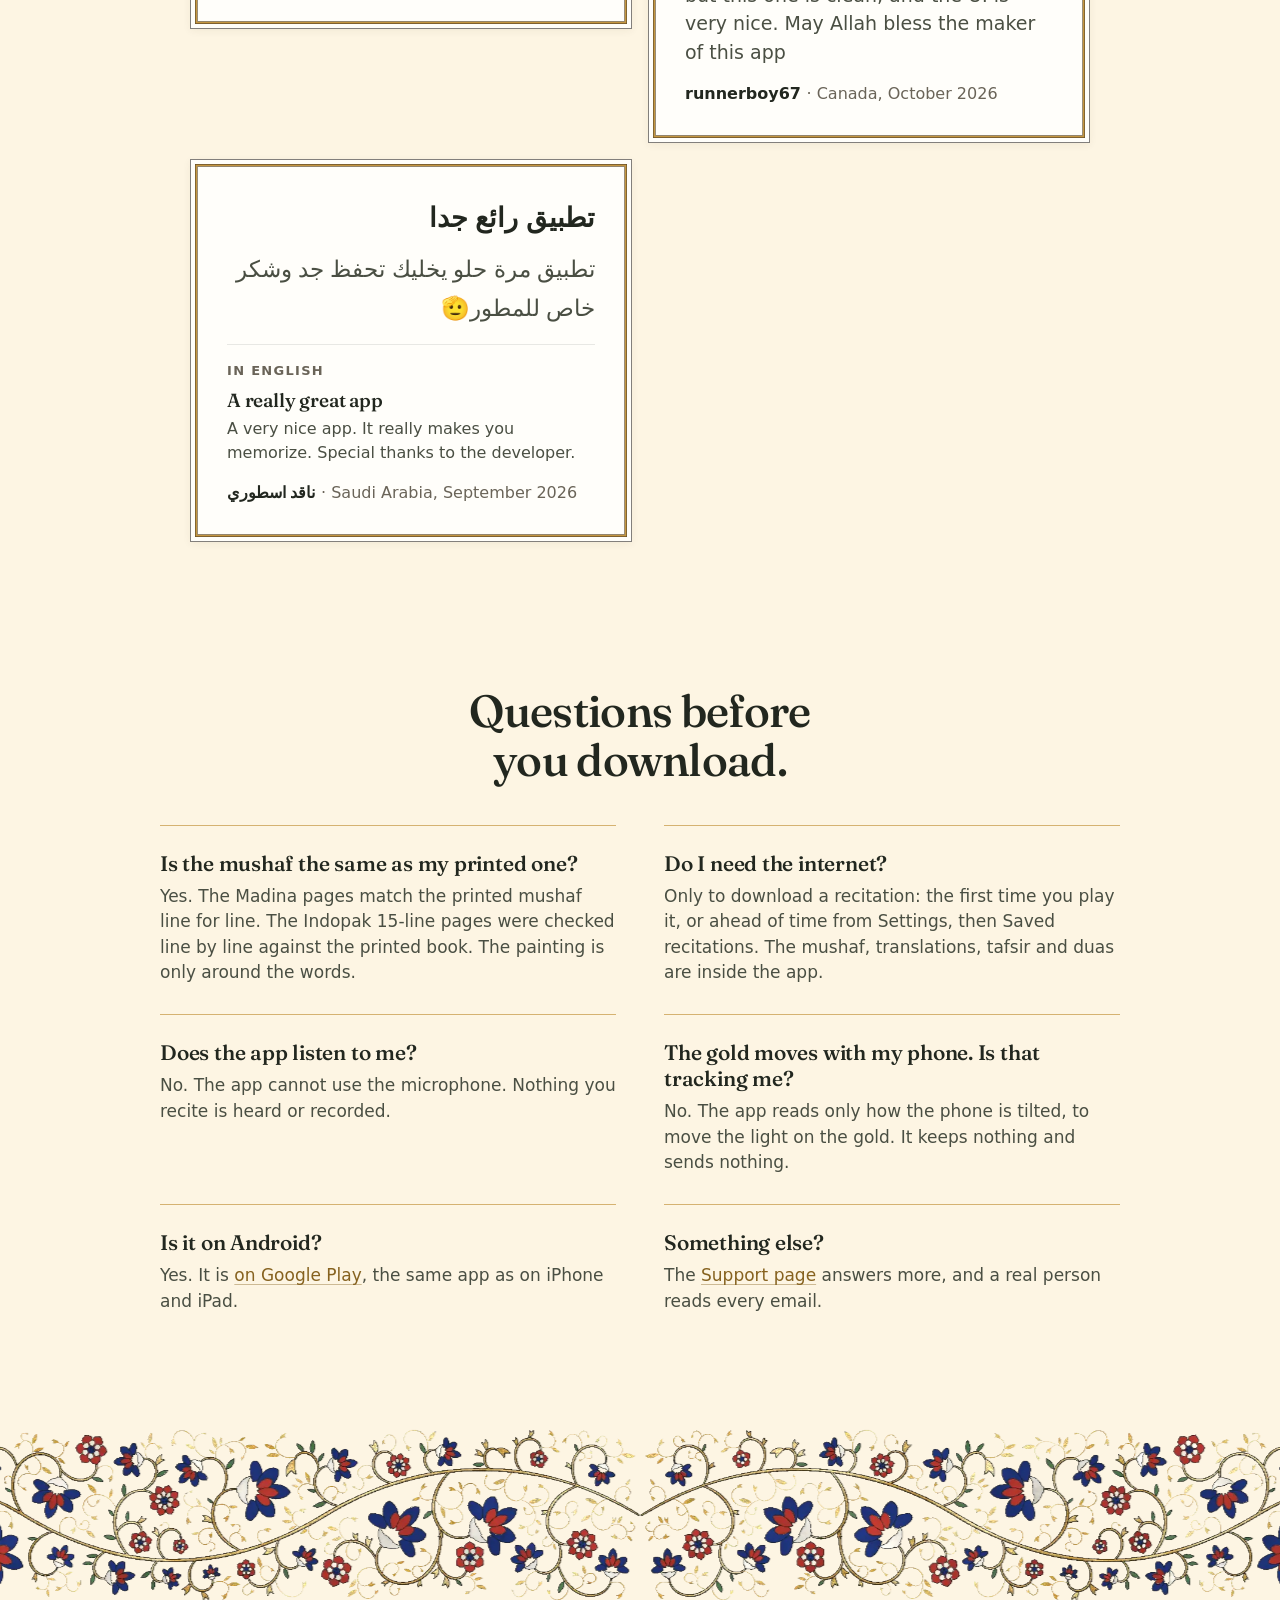
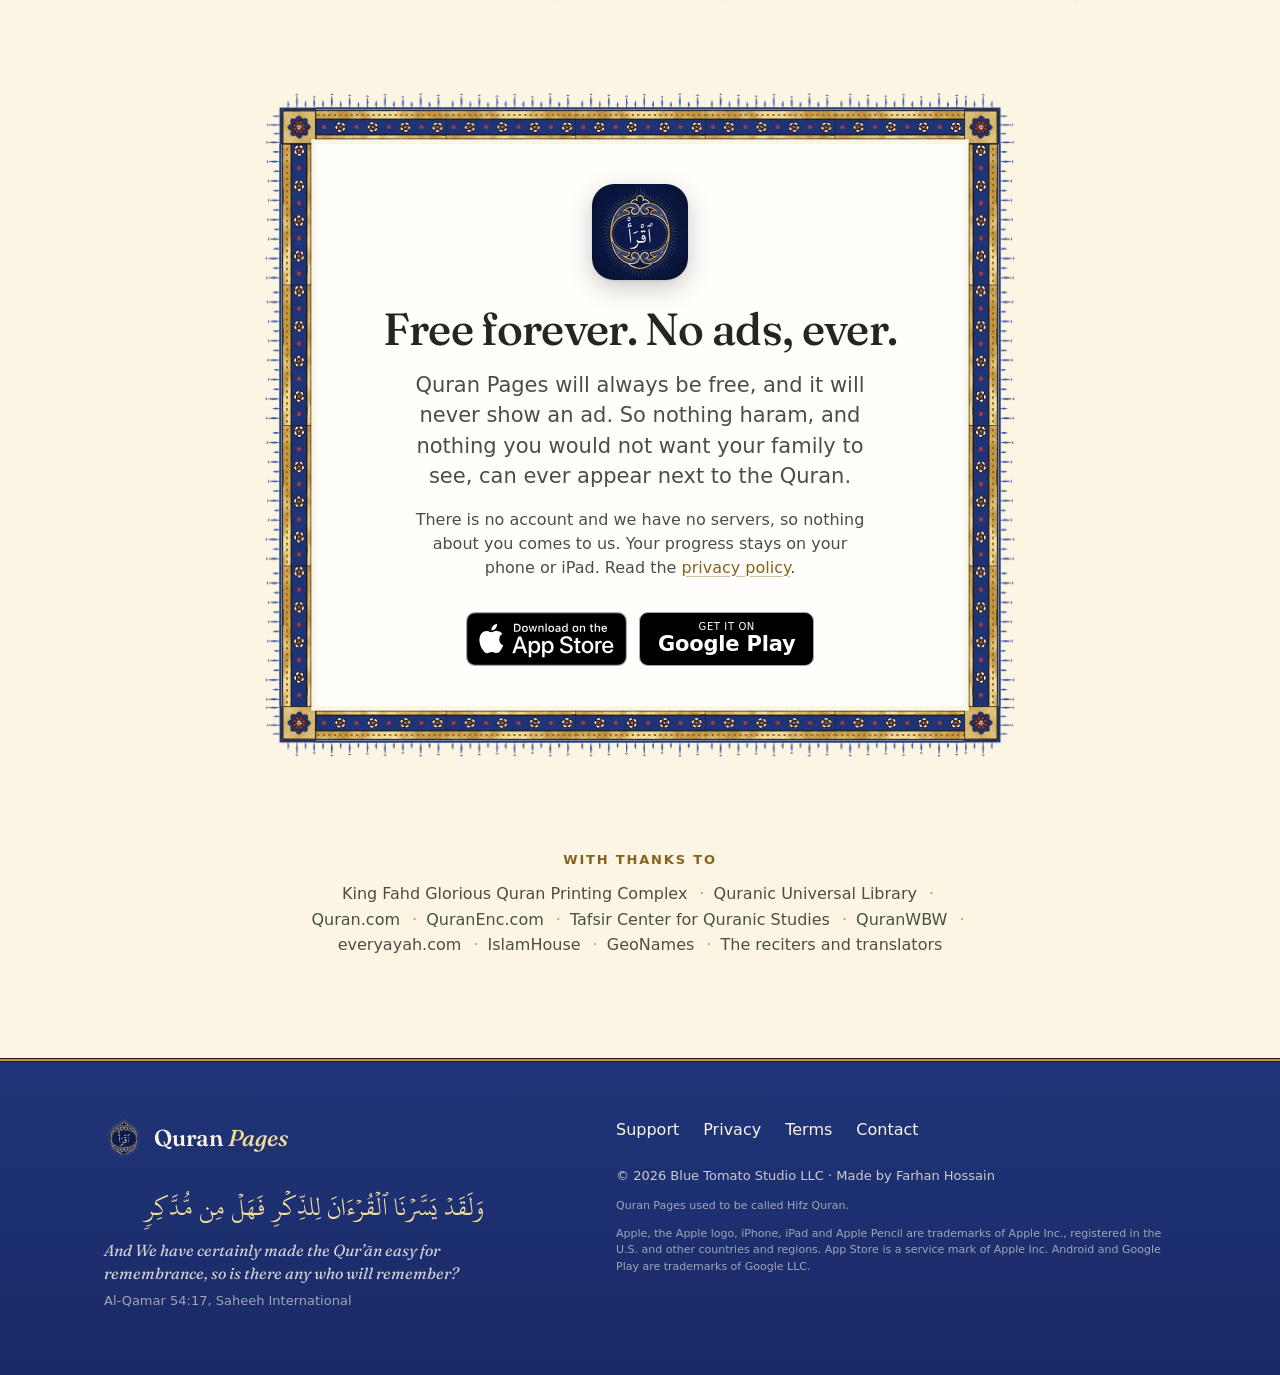
==== commit b3768520: "A calmer page: one plain serif, fewer boxes, every review The owner's "unslop" lesson, pass by pass:" ====
--- a/index.html
+++ b/index.html
@@ -61,7 +61,7 @@
 }
 </script>
 <link rel="preload" as="image" href="assets/shots/fatihah.webp" type="image/webp">
-<link rel="stylesheet" href="assets/styles.css?v=20261028c">
+<link rel="stylesheet" href="assets/styles.css?v=20261117">
 </head>
 <body>
 
@@ -93,11 +93,10 @@
   <section class="hero">
     <div class="wrap hero-grid">
       <div>
-        <p class="eyebrow">Quran app for iPhone, iPad and Android</p>
-        <h1>Read, repeat,<br><em>remember.</em></h1>
+        <h1>Read, repeat,<br>remember.</h1>
         <img class="rule" src="assets/art/rule.webp" width="532" height="84" alt="" aria-hidden="true">
         <p class="lead">
-          The real Madina mushaf, any ayah on repeat, and prayer times for your city.
+          The Madina or Indopak mushaf, any ayah on repeat, and prayer times for your city.
           Free forever, with no ads and no account.
         </p>
         <div class="cta">
@@ -134,11 +133,12 @@
   <section id="tab" class="band flip">
     <div class="wrap band-grid">
       <div class="copy reveal">
-        <p class="eyebrow">The Quran tab</p>
-        <h2>Paper and gold, <em>or lapis and gold.</em></h2>
+        <h2>Paper and gold, or lapis and gold.</h2>
         <ul>
           <li>Continue takes you back to the page you left, with Listen and Repeat beside it.</li>
-          <li>The surahs you read lately, then every surah with its own painting.</li>
+          <li>The surahs you read lately, then every surah with its own painting. A Kaaba marks a Makkan surah, and a mosque a Madinan one.</li>
+          <li>Or the 30 juz. Tap one to open the page where it starts.</li>
+          <li>How many days in a row you have read. On Friday, a note to read Surah al-Kahf.</li>
           <li>Light is paper and gold. Dark is deep blue and gold. Choose one in Settings.</li>
         </ul>
       </div>
@@ -195,8 +195,7 @@
   <section id="repeat" class="band">
     <div class="wrap band-grid">
       <div class="copy reveal">
-        <p class="eyebrow">Repeat</p>
-        <h2>Play any ayah <em>over and over.</em></h2>
+        <h2>Play any ayah over and over.</h2>
         <ul>
           <li>Tap an ayah. To play more than one, tap the first and the last.</li>
           <li>Choose how many times each ayah plays, and a pause after it so you can recite.</li>
@@ -223,13 +222,12 @@
   <section id="mushaf" class="band flip">
     <div class="wrap band-grid">
       <div class="copy reveal">
-        <p class="eyebrow">The mushaf</p>
-        <h2>The real <em>Madina mushaf.</em></h2>
+        <h2>The same pages as your printed Quran.</h2>
         <ul>
-          <li>Page 562 here is page 562 in your printed Quran, line for line.</li>
+          <li>Page 562 here is page 562 in your printed Quran, line for line. The screen stays on while you read.</li>
           <li>Madina, Classic and Indopak prints. The Madina print can show tajweed colours.</li>
-          <li>The Indopak 15-line pages in the book's own calligraphy, checked line by line. Painted in the style of the old Qurans of India.</li>
-          <li>Find any ayah: type a surah and a number, like Baqarah 255. <span class="new">New</span></li>
+          <li>The Indopak 15-line pages in the book's own calligraphy, checked line by line. Painted in the style of the old Qurans of India. In South Asia, the app opens on Indopak.</li>
+          <li>Find any ayah: type a surah and a number, like Baqarah 255.</li>
           <li>19 translations in 17 languages, and a short tafsir for every ayah in 9 languages. Press and hold a word to see what it means.</li>
         </ul>
       </div>
@@ -250,14 +248,13 @@
   <section id="salah" class="band">
     <div class="wrap band-grid">
       <div class="copy reveal">
-        <p class="eyebrow">Salah</p>
-        <h2>Prayer times for <em>your own city.</em></h2>
+        <h2>Prayer times for your own city.</h2>
         <ul>
-          <li>Prayer times by the method most people use in your country. They change when you travel. <span class="new">New</span></li>
+          <li>Prayer times by the method most people use in your country. They change when you travel.</li>
           <li>A countdown to the next prayer, and the whole day on one page with the path of the sun.</li>
-          <li>The qibla on an astrolabe that turns with your phone, and the distance to Makkah. <span class="new">New</span></li>
+          <li>The qibla on an astrolabe that turns with your phone, and the distance to Makkah.</li>
           <li>An adhan or an alarm for each prayer, only if you turn it on.</li>
-          <li>Widgets for the Home Screen and Lock Screen.</li>
+          <li>Widgets for the Home Screen and Lock Screen, and the next prayer on your Apple Watch.</li>
         </ul>
       </div>
       <div class="media two reveal later">
@@ -277,8 +274,7 @@
   <section id="dua" class="band flip">
     <div class="wrap band-grid">
       <div class="copy reveal">
-        <p class="eyebrow">Dua</p>
-        <h2>Morning and <em>evening duas.</em></h2>
+        <h2>Morning and evening duas.</h2>
         <ul>
           <li>The duas for this time of day come first, under a painted heading.</li>
           <li>The morning and evening sets, duas after the prayer, and durood.</li>
@@ -305,8 +301,7 @@
   <section id="duo" class="spread center">
     <div class="wrap">
       <div class="section-head reveal">
-        <p class="eyebrow">iPhone Duo and iPad</p>
-        <h2>Two pages open, <em>like a printed Quran.</em></h2>
+        <h2>Two pages open, like a printed Quran.</h2>
         <p class="lead">Open your iPhone Duo, or turn your iPad on its side. Tap the page to show the buttons,
         and again to hide them. The surah list and the meaning open beside the page.</p>
       </div>
@@ -324,9 +319,8 @@
   <section id="pen" class="pen-feature">
     <div class="wrap">
       <div class="section-head reveal">
-        <p class="eyebrow">The pen, on iPad</p>
-        <h2>Write notes on <em>the page.</em></h2>
-        <p class="lead">Highlight an ayah, underline a word, or make a mark in the margin, with Apple Pencil
+        <h2>Write notes on the page.</h2>
+        <p class="lead">On iPad, highlight an ayah, underline a word, or make a mark in the margin, with Apple Pencil
         or your finger. Your writing goes under the letters, so it never covers the words of the Quran.</p>
       </div>
       <div class="pen-grid">
@@ -362,105 +356,92 @@
     </div>
   </section>
 
-  <!-- MORE: the parts of the app that have no screen of their own -->
-  <section id="more" class="center">
-    <div class="wrap">
-      <div class="section-head reveal">
-        <div class="illum crest" data-art="assets/art/crown" data-maps="mat" aria-hidden="true">
-          <img src="assets/art/crown.webp" width="384" height="162" alt="" loading="lazy" decoding="async">
-        </div>
-        <h2>More in <em>the app.</em></h2>
-      </div>
-      <div class="notes">
-        <div class="note card reveal">
-          <h3>Pick up where you stopped</h3>
-          <p>Continue, at the top of the Quran tab, takes you straight back to the page you left. Under it are the surahs you read lately.</p>
-        </div>
-        <div class="note card reveal later">
-          <h3>Your days in a row</h3>
-          <p>The Quran tab shows how many days in a row you have read. On Friday, a note on the Quran tab reminds you to read Surah al-Kahf.</p>
-        </div>
-        <div class="note card reveal later">
-          <h3>Makkan and Madinan</h3>
-          <p>In the list of surahs, the Kaaba marks a Makkan surah, and a mosque marks a Madinan one.</p>
-        </div>
-        <div class="note card reveal">
-          <h3>Find your place</h3>
-          <p>The Quran tab lists all 114 surahs, or the 30 juz. Tap a juz to open the page where it starts.</p>
-        </div>
-        <div class="note card reveal later">
-          <h3>Works with no internet</h3>
-          <p>The mushaf, the translations, the tafsir and the duas are all in the app. Only the recordings are downloaded, each one the first time you play it, or whole surahs ahead of time from Saved recitations in Settings.</p>
-        </div>
-        <div class="note card reveal later">
-          <h3>The screen stays on</h3>
-          <p>It will not dim or lock while a page is open, so you can read to the end of it without touching the screen.</p>
-        </div>
-      </div>
-    </div>
-  </section>
-
   <!-- REVIEWS: App Store and Google Play reviews, word for word, with the names
-       the store shows. Only real ones, newest first. On 12 November 2026 these
-       eight were every written review on both stores (seven on the App Store,
+       the store shows. Only real ones, newest first. On 17 November 2026 these
+       eleven were every written review on both stores (ten on the App Store,
        one on Google Play); the owner asked for all of them. Google Play shows
-       no country, so its card names the store instead. -->
+       no country, so its card names the store instead. A review in another
+       language carries an English line under it. -->
   <section id="reviews" class="reviews center">
     <div class="wrap">
       <div class="section-head reveal">
-        <p class="eyebrow">From the App Store and Google Play</p>
-        <h2>In their <em>own words.</em></h2>
+        <h2>Reviews from the App&nbsp;Store and Google&nbsp;Play.</h2>
       </div>
       <div class="said">
         <figure class="review card reveal">
           <blockquote>
+            <p class="r-title">Good one</p>
+            <p>I would've rated 5 if it had urdu translation kanz ul eman</p>
+          </blockquote>
+          <figcaption>owaisraza12 <span>· Pakistan, November 2026</span></figcaption>
+        </figure>
+        <figure class="review card reveal later">
+          <blockquote>
+            <p class="r-title">Masallah</p>
+            <p>Tabarakallah</p>
+          </blockquote>
+          <figcaption>Abdul571 <span>· Germany, November 2026</span></figcaption>
+        </figure>
+        <figure class="review card reveal">
+          <blockquote lang="id">
+            <p class="r-title">Quran</p>
+            <p>Sangat bagus audio y</p>
+          </blockquote>
+          <div class="r-english">
+            <p class="r-label">In English</p>
+            <p>The audio is very good.</p>
+          </div>
+          <figcaption>Wabunnn <span>· Japan, November 2026</span></figcaption>
+        </figure>
+        <figure class="review card reveal later">
+          <blockquote>
             <p>The most lively Quran app I have seen.</p>
           </blockquote>
           <figcaption>Samir Ahmed <span>· Google Play, November 2026</span></figcaption>
         </figure>
-        <figure class="review card reveal later">
+        <figure class="review card reveal">
           <blockquote>
             <p class="r-title">Helpful</p>
             <p>It’s super helpful for me and it’s also really easy and clear.<br>⭐️⭐️⭐️⭐️⭐️☪️💖</p>
           </blockquote>
           <figcaption>Al Quran Memorizer💖 <span>· United States, November 2026</span></figcaption>
         </figure>
-        <figure class="review card reveal">
+        <figure class="review card reveal later">
           <blockquote>
             <p class="r-title">Most lively Quran app I have seen</p>
             <p>and it’s free!</p>
           </blockquote>
           <figcaption>Steamcore <span>· United States, November 2026</span></figcaption>
         </figure>
-        <figure class="review card reveal later">
+        <figure class="review card reveal">
           <blockquote>
             <p class="r-title">So good</p>
             <p>Thanks to the developer, May Allah bless you</p>
           </blockquote>
           <figcaption>Abu Dihyah <span>· Malaysia, October 2026</span></figcaption>
         </figure>
-        <figure class="review card reveal">
+        <figure class="review card reveal later">
           <blockquote>
             <p class="r-title">Best Quran app for the iPhone Duo</p>
             <p>Most polished Quran app created, I prefer the indo pak script and this makes it very easy to use with the Duo!</p>
           </blockquote>
           <figcaption>ImmortalChef <span>· Canada, October 2026</span></figcaption>
         </figure>
-        <figure class="review card reveal later">
+        <figure class="review card reveal">
           <blockquote>
             <p class="r-title">Free app</p>
             <p>Loved the app, let allah give a place in heaven who made this app for free</p>
           </blockquote>
           <figcaption>Izza_chockly <span>· India, October 2026</span></figcaption>
         </figure>
-        <figure class="review card reveal">
+        <figure class="review card reveal later">
           <blockquote>
             <p class="r-title">Best Quran App</p>
             <p>The best well thought out Quran app I ever used. I have used multiple different ones over the last few years but this one is clean, and the UI is very nice. May Allah bless the maker of this app</p>
           </blockquote>
           <figcaption>runnerboy67 <span>· Canada, October 2026</span></figcaption>
         </figure>
-        <figure class="review card reveal later">
+        <figure class="review card reveal">
           <blockquote lang="ar" dir="rtl">
             <p class="r-title">تطبيق رائع جدا</p>
             <p>تطبيق مرة حلو يخليك تحفظ جد وشكر خاص للمطور🫡</p>
@@ -477,62 +458,38 @@
   </section>
 
   <!-- QUESTIONS: the doubts people have before they download -->
-  <section id="questions" class="questions">
+  <!-- QUESTIONS: the doubts people have before they download. A ruled list,
+       not boxes. Is it free is answered by the promise in the last panel. -->
+  <section id="questions" class="questions center">
     <div class="wrap">
       <div class="section-head reveal">
-        <p class="eyebrow">Questions</p>
-        <h2>Before you <em>download.</em></h2>
+        <h2>Questions before you download.</h2>
       </div>
       <div class="qa">
-        <div class="q card reveal">
-          <h3>Is it really free?</h3>
-          <p>Yes, and it always will be. No ads ever, no subscription, nothing to buy, and no account to make.</p>
-        </div>
-        <div class="q card reveal later">
+        <div class="q reveal">
           <h3>Is the mushaf the same as my printed one?</h3>
           <p>Yes. The Madina pages match the printed mushaf line for line. The Indopak 15-line pages were checked line by line against the printed book. The painting is only around the words.</p>
         </div>
-        <div class="q card reveal later">
+        <div class="q reveal later">
           <h3>Do I need the internet?</h3>
           <p>Only to download a recitation: the first time you play it, or ahead of time from Settings, then Saved recitations. The mushaf, translations, tafsir and duas are inside the app.</p>
         </div>
-        <div class="q card reveal">
+        <div class="q reveal">
           <h3>Does the app listen to me?</h3>
           <p>No. The app cannot use the microphone. Nothing you recite is heard or recorded.</p>
         </div>
-        <div class="q card reveal later">
+        <div class="q reveal later">
           <h3>The gold moves with my phone. Is that tracking me?</h3>
           <p>No. The app reads only how the phone is tilted, to move the light on the gold. It keeps nothing and sends nothing.</p>
         </div>
-        <div class="q card reveal later">
+        <div class="q reveal">
           <h3>Is it on Android?</h3>
           <p>Yes. It is <a href="https://play.google.com/store/apps/details?id=com.hifzquran.app">on Google Play</a>, the same app as on iPhone and iPad.</p>
         </div>
-      </div>
-      <p class="more-help reveal">Something else? The <a href="support.html">Support page</a> answers more, and a real person reads every email.</p>
-    </div>
-  </section>
-
-  <!-- OUR PROMISE -->
-  <section id="private">
-    <div class="wrap">
-      <div class="pledge card reveal">
-        <p class="eyebrow">Our promise</p>
-        <h2>Free forever. <em>No ads, ever.</em></h2>
-        <p>
-          Quran Pages will always be free, and it will never show an ad. So nothing haram, and nothing you
-          would not want your family to see, can ever appear next to the Quran.
-        </p>
-        <p>
-          There is no account and we have no servers, so nothing about you comes to us. Your progress stays
-          on your phone or iPad. Read the <a href="privacy.html">privacy policy</a>.
-        </p>
-        <ul class="ticks">
-          <li>Free forever</li>
-          <li>No ads, ever</li>
-          <li>No account</li>
-          <li>Your progress stays on your phone</li>
-        </ul>
+        <div class="q reveal later">
+          <h3>Something else?</h3>
+          <p>The <a href="support.html">Support page</a> answers more, and a real person reads every email.</p>
+        </div>
       </div>
     </div>
   </section>
@@ -544,16 +501,24 @@
     </div>
   </div>
 
-  <!-- GET IT: the button again, inside the store banner's painted border -->
+  <!-- GET IT, and our promise: the button again, inside the store banner's
+       painted border, with why it is free -->
   <section id="get" class="get">
     <div class="wrap">
-      <div class="framed reveal">
+      <div class="framed reveal" id="private">
         <picture>
           <source srcset="assets/img/app-icon.webp" type="image/webp">
           <img class="get-icon" src="assets/img/apple-touch-icon.png" width="96" height="96" alt="" aria-hidden="true" loading="lazy">
         </picture>
-        <h2>Get Quran Pages. <em>Free forever.</em></h2>
-        <p class="lead">For iPhone, iPad and Android. No ads, ever. No account.</p>
+        <h2>Free forever. No ads, ever.</h2>
+        <p class="lead">
+          Quran Pages will always be free, and it will never show an ad. So nothing haram, and nothing you
+          would not want your family to see, can ever appear next to the Quran.
+        </p>
+        <p class="promise">
+          There is no account and we have no servers, so nothing about you comes to us. Your progress stays
+          on your phone or iPad. Read the <a href="privacy.html">privacy policy</a>.
+        </p>
         <div class="cta">
           <a class="badge ios-only" href="https://apps.apple.com/us/app/quran-pages-read-repeat/id6792413377">
             <img class="day-only" src="assets/img/app-store-black.svg" width="162" height="54" alt="Download on the App Store">
@@ -618,6 +583,6 @@
   </div>
 </footer>
 
-<script src="assets/site.js?v=20261028"></script>
+<script src="assets/site.js?v=20261117"></script>
 </body>
 </html>
--- a/assets/styles.css
+++ b/assets/styles.css
@@ -143,12 +143,14 @@
 img { max-width: 100%; display: block; }
 .wrap { width: 100%; max-width: var(--wrap); margin: 0 auto; padding: 0 var(--margin); }
 
-/* The store pages' caption: Fraunces, the second half in gold italic. */
+/* One calm serif for every heading, upright and in ink: no gold italic
+   accent word (17 November 2026, the owner's "unslop" lesson). Words under
+   the headings are the system face, as in the app. */
 h1, h2 {
   font-family: var(--serif);
-  font-weight: 540;
-  line-height: 1.06;
-  letter-spacing: -.02em;
+  font-weight: 520;
+  line-height: 1.1;
+  letter-spacing: -.015em;
   margin: 0;
   font-optical-sizing: auto;
   text-wrap: balance;
@@ -156,7 +158,6 @@
 /* The ladder, 16 × 1.189ⁿ: 13 · 16 · 19 · 23 · 27 · 32 · 45 · 64 · 76. */
 h1 { font-size: clamp(45px, 6.4vw, 76px); }
 h2 { font-size: clamp(32px, 4vw, 45px); }
-h1 em, h2 em { font-style: italic; font-weight: 520; color: var(--goldText); }
 h3 { font-family: var(--ui); font-size: 19px; font-weight: 600; letter-spacing: -.01em; line-height: 1.3; margin: 0; }
 p { margin: 0 0 1em; }
 .lead { font-size: clamp(19px, 2vw, 23px); line-height: 1.45; color: var(--ink2); text-wrap: pretty; }
@@ -296,8 +297,6 @@
 :root.gl .illum:not(.still) > img { visibility: hidden; }
 .illum.still > canvas { display: none; }
 
-/* the crest over a centred heading: the app's crown, rays and all */
-.crest { width: 132px; margin: 0 auto 16px; }
 /* the gold rule with a rosette, from under the banner's caption */
 .rule { width: 266px; height: auto; margin: 24px 0; }
 .center .rule { margin-left: auto; margin-right: auto; }
@@ -346,10 +345,6 @@
 .band .media > picture { display: block; width: 280px; }
 .band .media.one > picture { width: 320px; }
 .band .media.two > picture:last-child { margin-top: 48px; }
-.new { display: inline-block; margin-left: 6px; padding: 1px 8px 2px; vertical-align: 2px;
-  font-size: 11px; font-weight: 700; letter-spacing: .1em; text-transform: uppercase;
-  color: var(--lapis); background: var(--cartouche); border: 1px solid var(--edge); }
-:root.dark .new { color: var(--lapis); }
 
 /* ---- the vines: the app's scroll, grown across the page ----
    A band wider than most screens, centred, so a phone sees its heart and a
@@ -399,15 +394,10 @@
   :root:not(.light) .pen-step img.day-only { display: none; }
   :root:not(.light) .pen-step img.night-only { display: block; }
 }
-.pen-notes { list-style: none; padding: 0; margin: 40px auto 0; display: flex; flex-wrap: wrap; justify-content: center; gap: 12px 32px; }
-.pen-notes li { display: inline-flex; align-items: center; gap: 10px; color: var(--ink2); }
-.pen-notes li::before { content: ""; width: 7px; height: 7px; flex: none; background: var(--gold); box-shadow: 0 0 0 .7px var(--line); transform: rotate(45deg); }
-
-/* ---- more: the parts of the app with no screen of their own ---- */
-.notes { display: grid; grid-template-columns: repeat(3, 1fr); gap: 16px; margin-top: 40px; text-align: left; }
-.note { padding: 28px; }
-.note h3 { color: var(--ink); margin: 0 0 8px; }
-.note p { font-size: 16px; color: var(--ink2); margin: 0; }
+/* three short notes in a row of three, each starting on the same line */
+.pen-notes { list-style: none; padding: 0; margin: 40px 0 0; display: grid; grid-template-columns: repeat(3, minmax(0, 1fr)); gap: 12px 32px; }
+.pen-notes li { display: flex; align-items: baseline; gap: 10px; color: var(--ink2); }
+.pen-notes li::before { content: ""; width: 7px; height: 7px; flex: none; background: var(--gold); box-shadow: 0 0 0 .7px var(--line); transform: translateY(-2px) rotate(45deg); }
 
 /* ---- reviews: what people wrote on the App Store, word for word ---- */
 .said { display: grid; grid-template-columns: repeat(2, minmax(0, 1fr)); align-items: start; gap: 16px; max-width: 900px; margin: 40px auto 0; text-align: start; }
@@ -427,20 +417,13 @@
 .review figcaption { margin-top: auto; font-size: 16px; font-weight: 600; color: var(--ink); }
 .review figcaption span { font-weight: 400; color: var(--inkSoft); }
 
-/* ---- questions ---- */
-.qa { display: grid; grid-template-columns: repeat(3, 1fr); gap: 16px; margin-top: 40px; }
-.q { padding: 28px; }
-.q h3 { margin: 0 0 8px; color: var(--ink); }
-.q p { font-size: 16px; color: var(--ink2); margin: 0; }
-
-/* ---- our promise ---- */
-.pledge { padding: 48px; }
-.pledge h2 { margin-bottom: 16px; }
-.pledge p { color: var(--ink2); font-size: 19px; line-height: 1.45; max-width: 640px; margin: 0; }
-.pledge p + p { margin-top: 16px; font-size: 16px; }
-.ticks { list-style: none; padding: 0; margin: 32px 0 0; display: flex; flex-wrap: wrap; gap: 12px 32px; }
-.ticks li { display: inline-flex; align-items: center; gap: 10px; font-size: 16px; font-weight: 500; color: var(--ink); }
-.ticks li::before { content: ""; width: 7px; height: 7px; flex: none; background: var(--gold); box-shadow: 0 0 0 .7px var(--line); transform: rotate(45deg); }
+/* ---- questions: a ruled list, two columns, each answer under a gold
+   hairline as the app divides its rows ---- */
+.qa { display: grid; grid-template-columns: repeat(2, minmax(0, 1fr)); gap: 0 48px; max-width: 960px; margin: 40px auto 0; text-align: start; }
+.q { padding: 24px 0 28px; border-top: 1px solid color-mix(in srgb, var(--gold) 70%, transparent); }
+/* the questions' titles in the headings' serif, like the pen's steps and the reviews */
+.q h3 { margin: 0 0 8px; color: var(--ink); font-family: var(--serif); font-size: 21px; font-weight: 540; line-height: 1.25; }
+.q p { font-size: 17px; line-height: 1.5; color: var(--ink2); margin: 0; }
 
 /* ---- get it: a page in the banner's own painted border ---- */
 .get .framed {
@@ -454,8 +437,9 @@
 :root.js .get .framed:not(.in) { border-image-source: none; }
 .get-icon { width: 96px; height: 96px; border-radius: 22px; margin: 0 auto 24px;
   box-shadow: 0 8px 24px rgba(16, 22, 46, .22), 0 1px 2px rgba(0, 0, 0, .1); }
-.get h2 { margin-bottom: 12px; }
-.get .lead { margin: 0 auto; max-width: 30ch; }
+.get h2 { margin-bottom: 16px; }
+.get .lead { margin: 0 auto; max-width: 34ch; font-size: clamp(19px, 2vw, 21px); }
+.get .promise { margin: 16px auto 0; max-width: 46ch; font-size: 16px; color: var(--ink2); }
 .get .cta { justify-content: center; margin-top: 32px; }
 
 /* ---- thanks ---- */
@@ -545,9 +529,7 @@
   .band .media.one > picture { width: min(320px, 76%); }
   .band .media.two { display: grid; grid-template-columns: 1fr 1fr; gap: 16px; max-width: 600px; margin: 0 auto; width: 100%; }
   .band .media.two > picture { width: auto; }
-  .notes, .qa { grid-template-columns: repeat(2, 1fr); }
   .said { grid-template-columns: minmax(0, 560px); justify-content: center; }
-  .pledge { padding: 48px 32px; }
   .pen-grid { grid-template-columns: minmax(0, 1fr); gap: 32px; }
   .pen-page .pad { max-width: 440px; }
 }
@@ -565,14 +547,13 @@
   .band { padding: 40px 0; }
   .band .media.two { gap: 12px; }
   .band .media.two > picture:last-child { margin-top: 32px; }
-  .band li, .pledge p { font-size: 17px; }
+  .band li { font-size: 17px; }
   .frieze-row li { width: 180px; }
   .frieze-track { padding: 16px 0; }
-  .notes, .qa { grid-template-columns: 1fr; gap: 12px; }
-  .note, .q { padding: 24px; }
-  .pledge { padding: 32px 24px; }
-  .pledge h2 { font-size: 30px; }
-  .ticks { flex-direction: column; gap: 12px; }
+  .qa { grid-template-columns: minmax(0, 1fr); }
+  .q { padding: 20px 0 24px; }
+  .q h3 { font-size: 20px; }
+  .get .promise { font-size: 15px; }
   .review { padding: 28px 24px; }
   .review p { font-size: 17px; }
   .review blockquote[lang="ar"] p { font-size: 21px; }
@@ -589,7 +570,7 @@
   .sources .src::after { display: none; }
   .pen-page .pad { border-radius: 14px; }
   .pen-step { padding: 24px; }
-  .pen-notes { flex-direction: column; align-items: flex-start; }
+  .pen-notes { grid-template-columns: minmax(0, 1fr); }
 }
 @media (max-width: 380px) {
   .nav .cartouche { padding: 0 calc(var(--tip) + 8px); }
